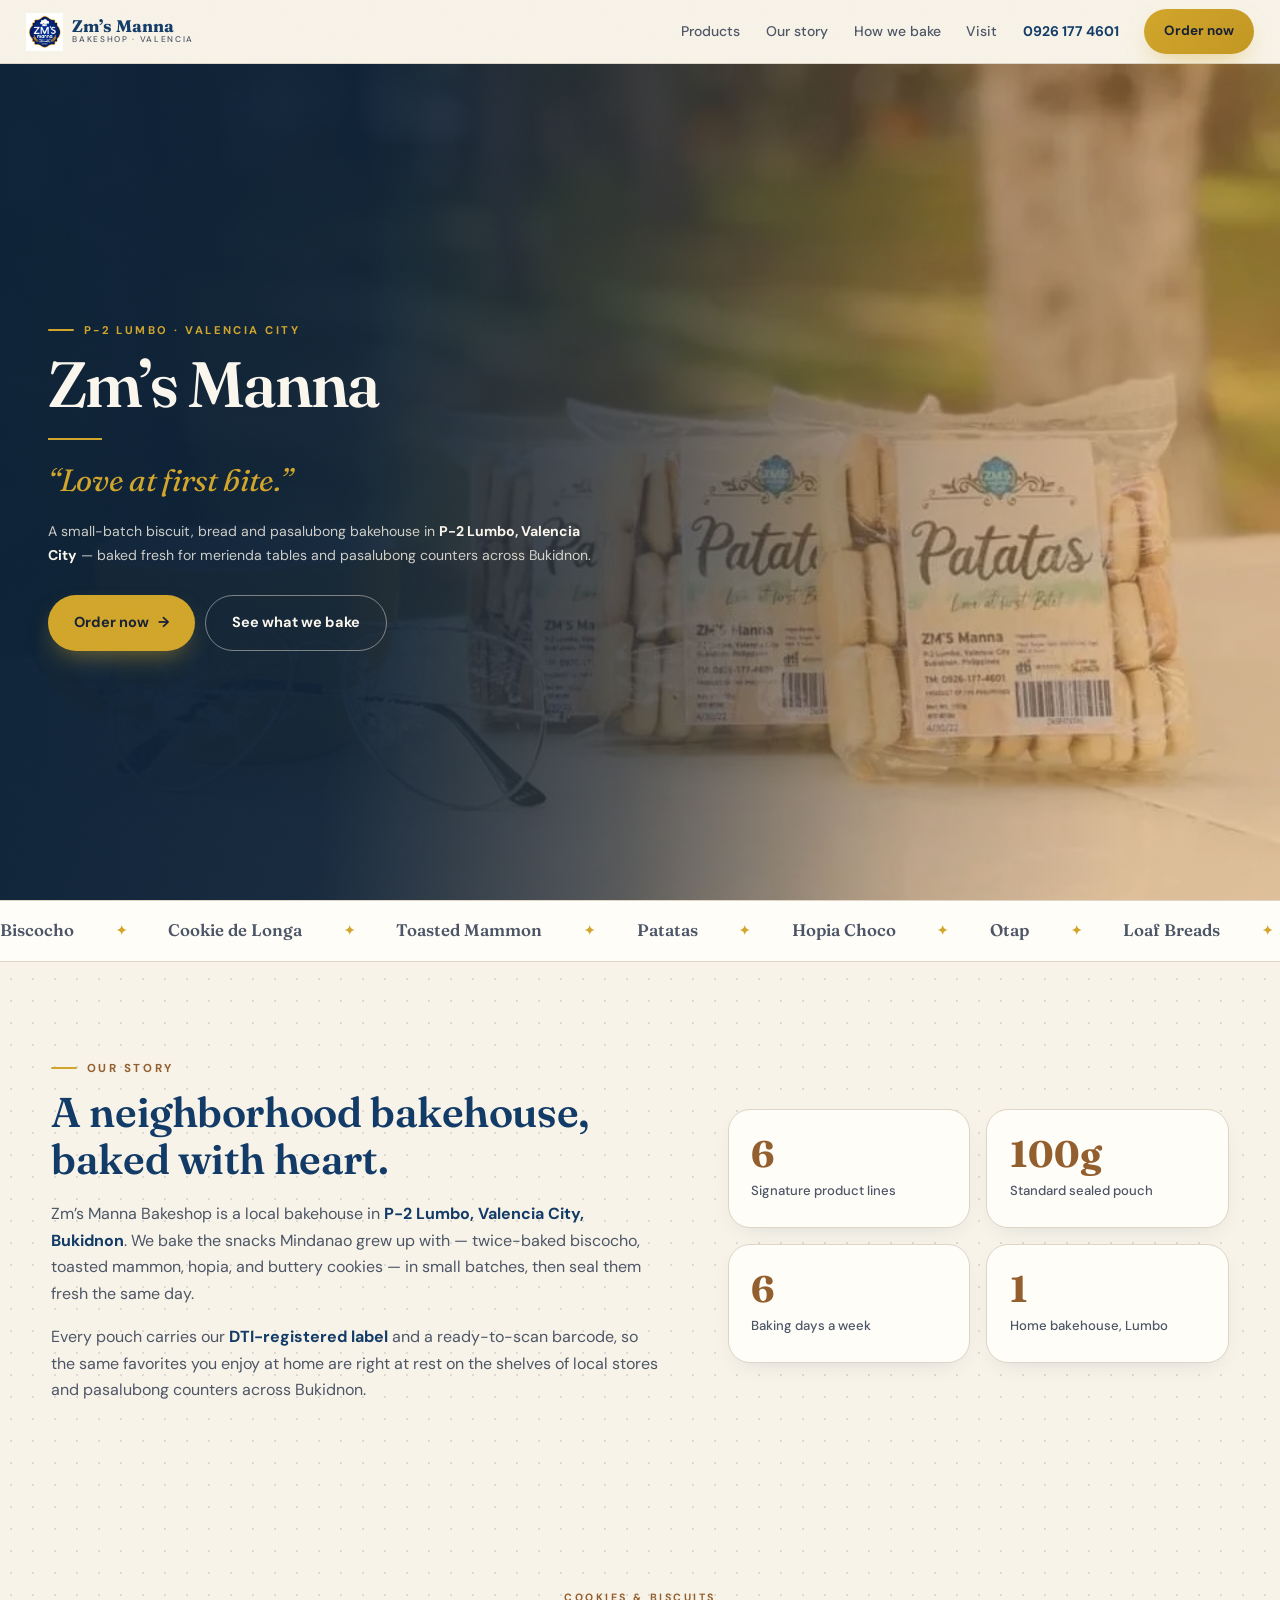
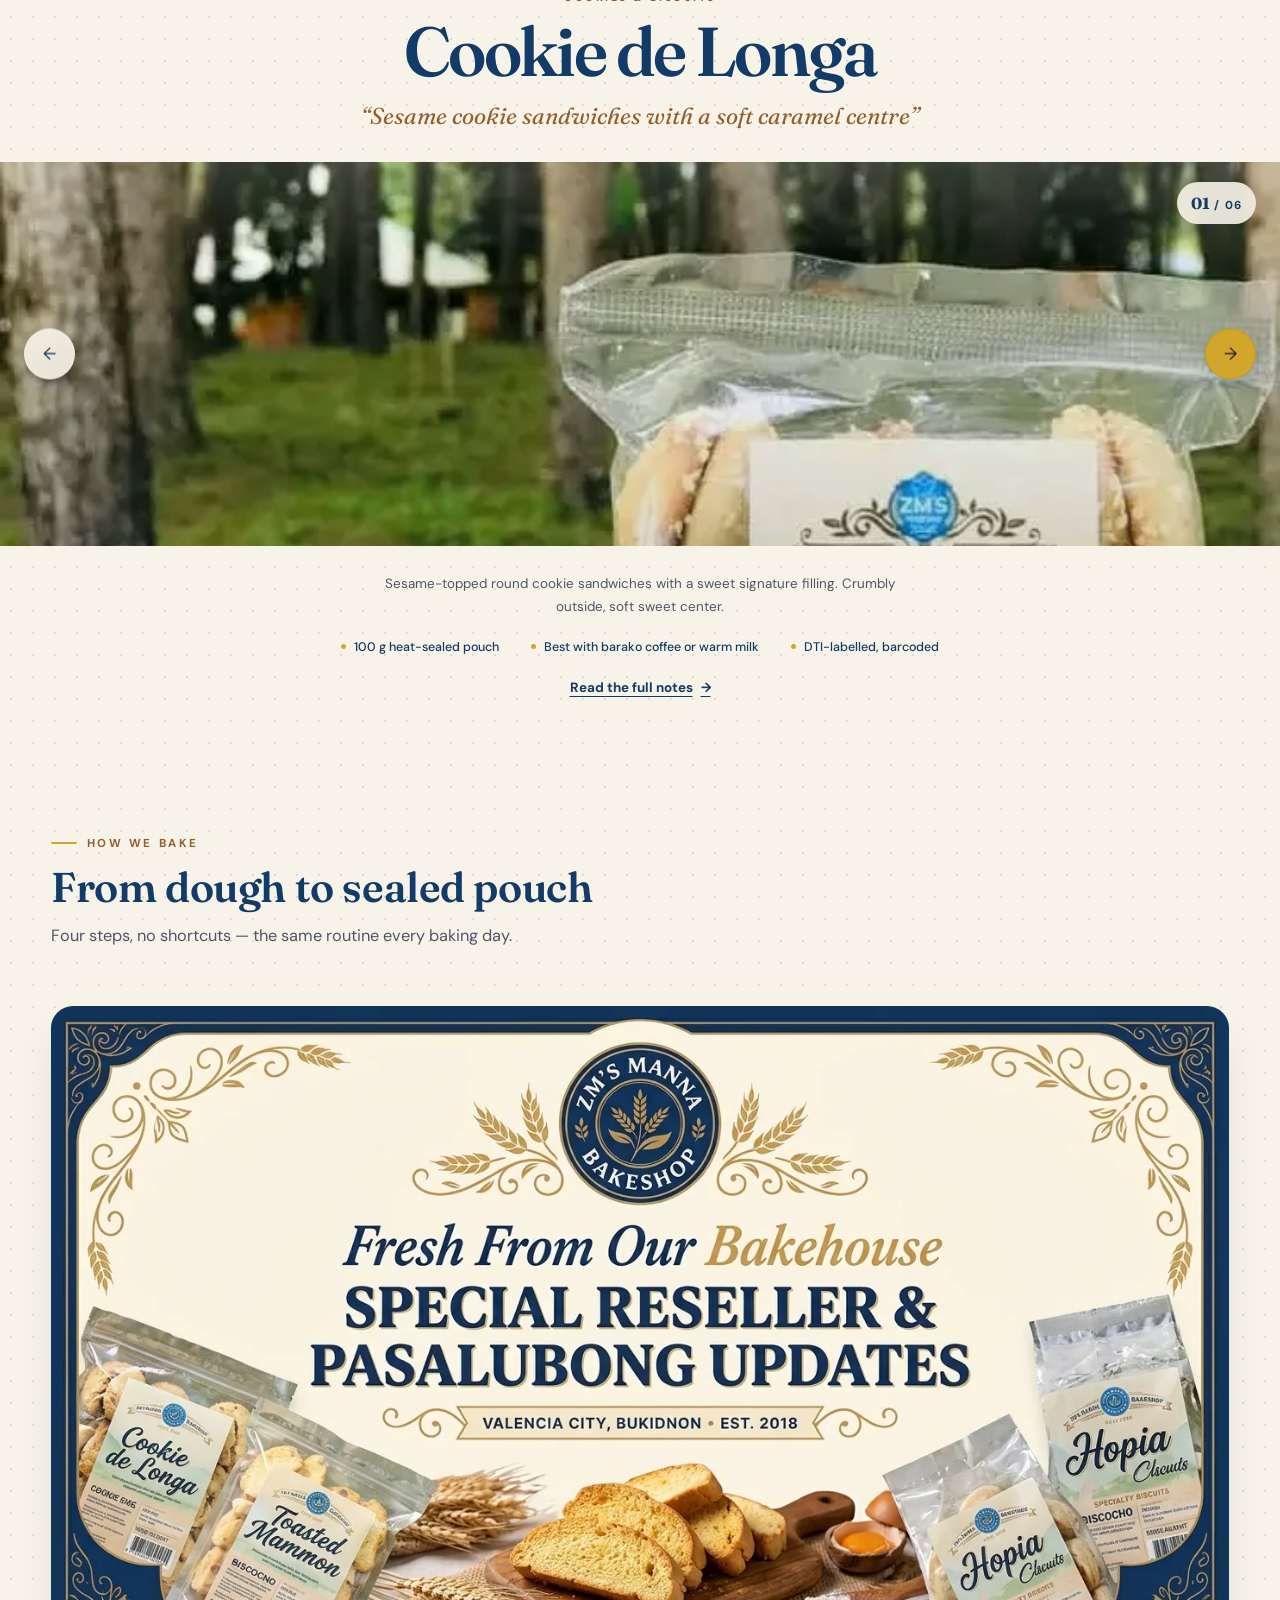
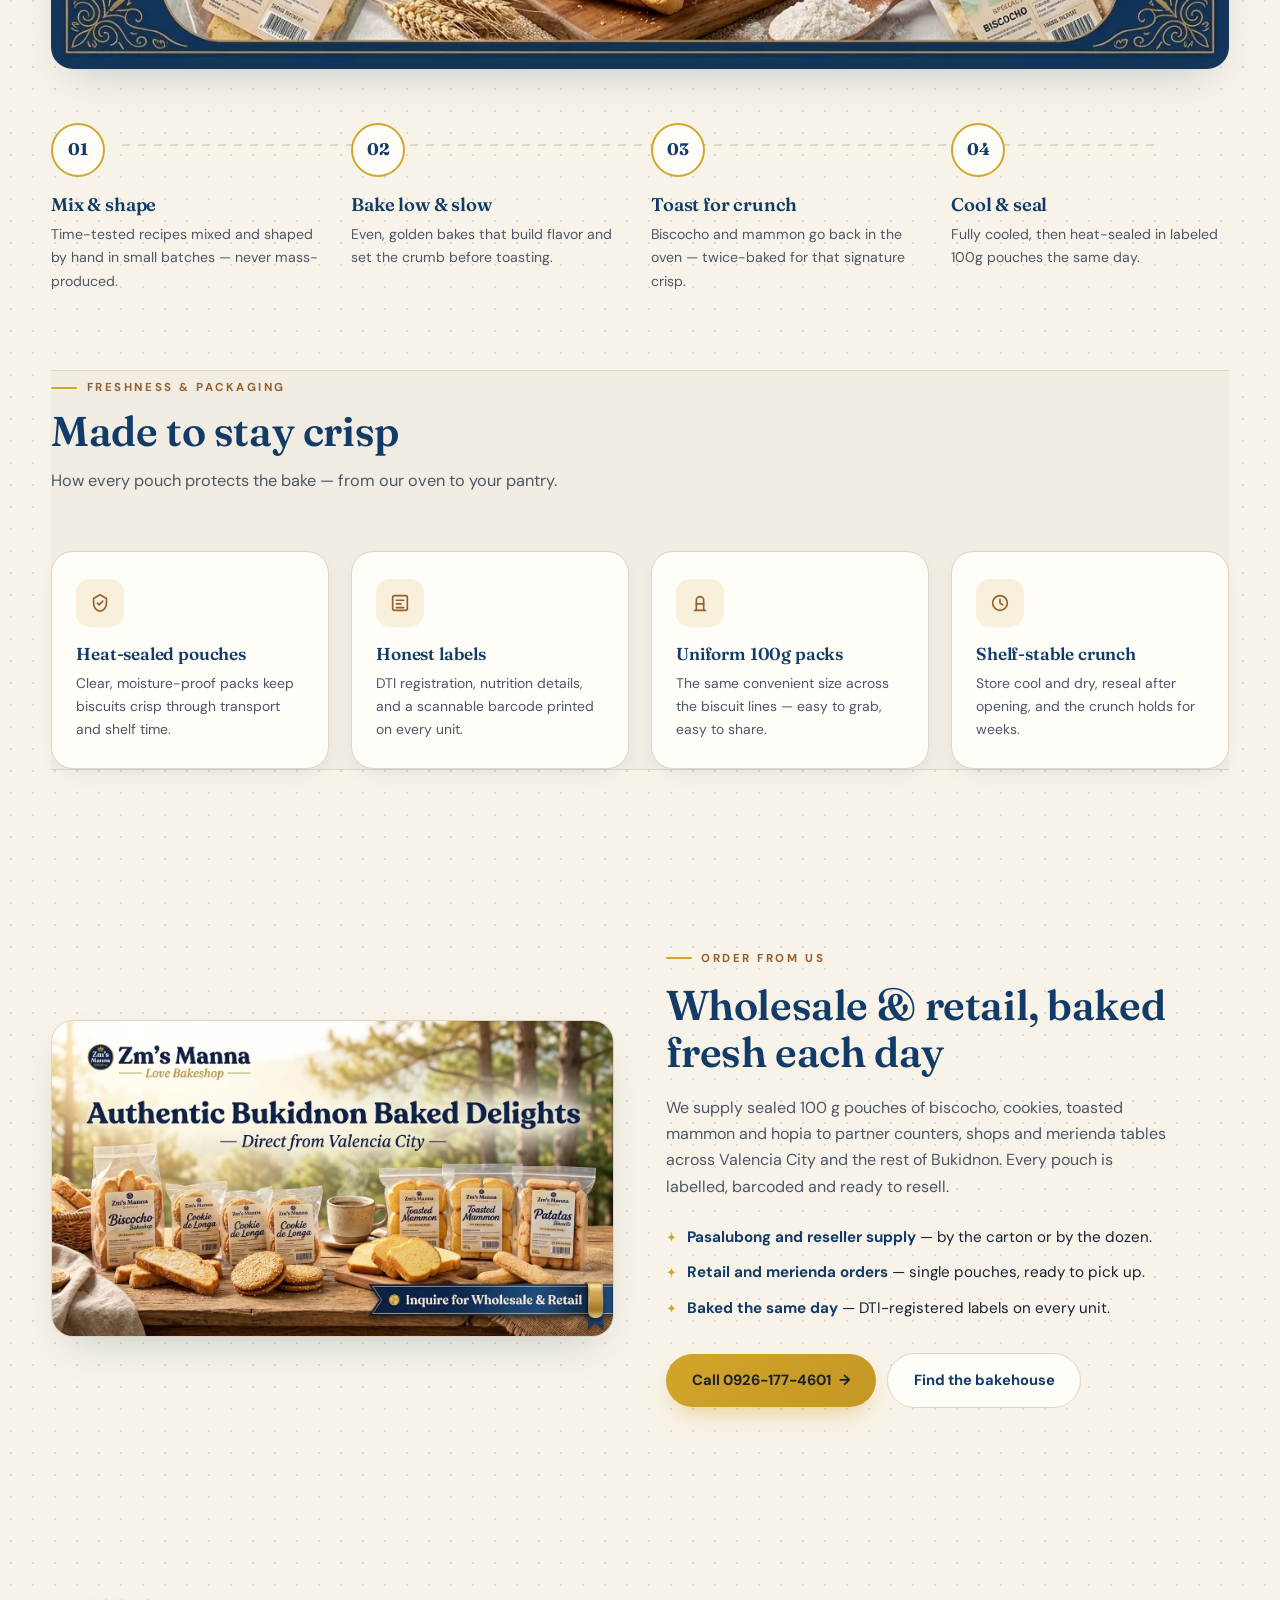
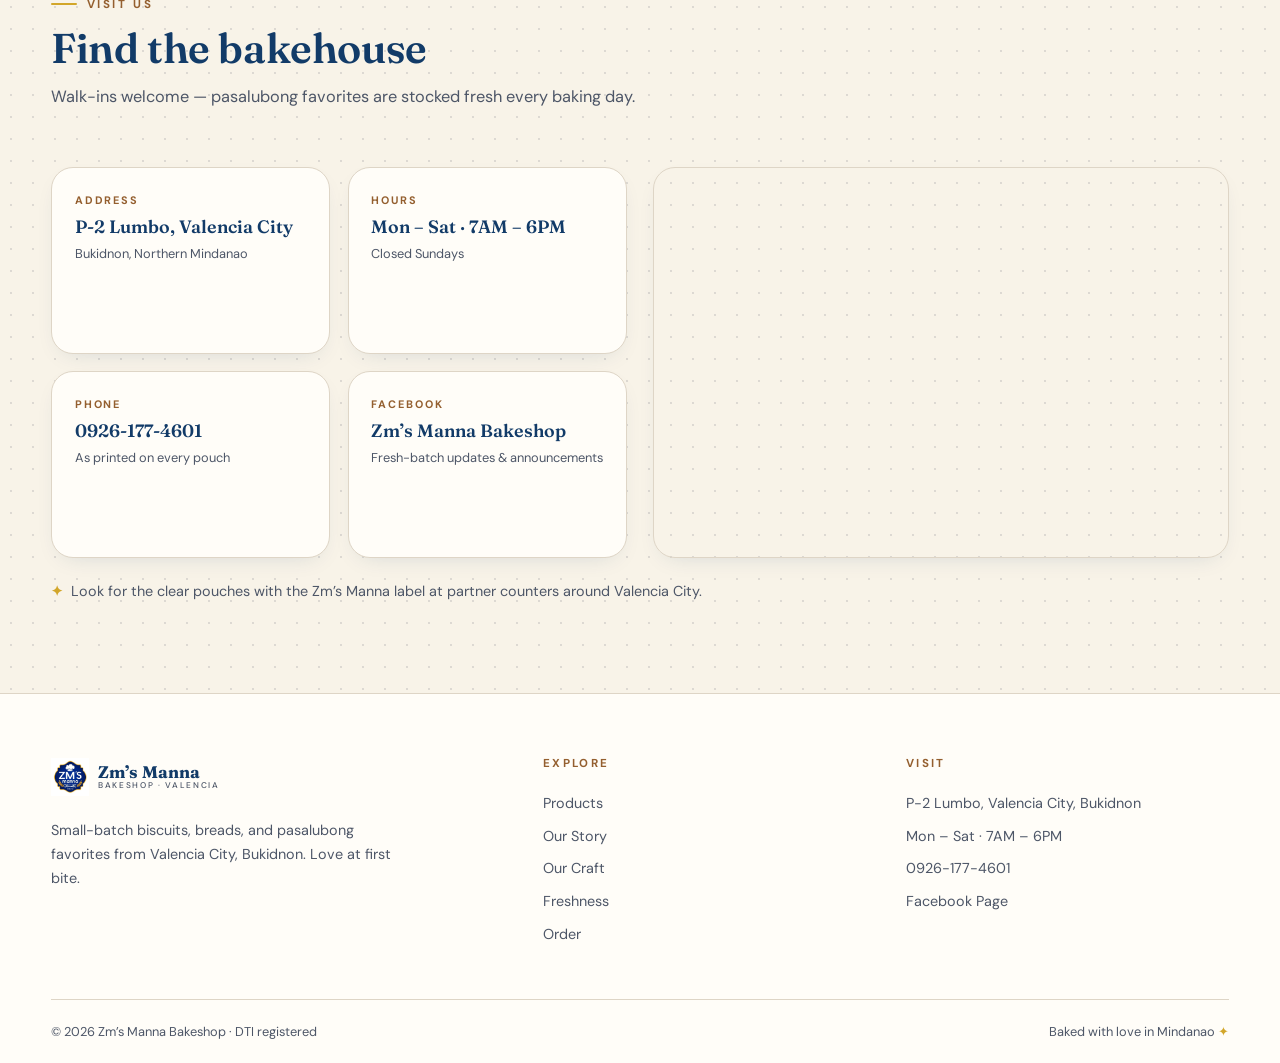
==== index.html @ 4dcacea4 "feat: replace the product grid with a stepping product counter The products section now shows one pr" ====
<!DOCTYPE html>
<html lang="en" data-theme="light">
<head>
<meta charset="UTF-8">
<meta name="viewport" content="width=device-width, initial-scale=1.0">
<title>Zm’s Manna Bakeshop — Biscuits, Bread & Pasalubong · Valencia City, Bukidnon</title>
<meta name="description" content="Zm’s Manna Bakeshop — small-batch biscocho, cookies, hopia and pasalubong favorites baked fresh in P-2 Lumbo, Valencia City, Bukidnon. Love at first bite.">
<meta property="og:title" content="Zm’s Manna Bakeshop">
<meta property="og:description" content="Small-batch biscuits, breads & pasalubong from Valencia City, Bukidnon. Love at first bite.">
<meta property="og:type" content="website">
<meta property="og:image" content="https://zms-manna.vercel.app/assets/wholesale.webp">
<meta name="theme-color" content="#F8F3E8">
<meta name="color-scheme" content="light">
<link rel="icon" href="assets/favicon.ico" sizes="any">
<link rel="icon" type="image/png" href="assets/favicon-32.png" sizes="32x32">
<link rel="apple-touch-icon" href="assets/apple-touch-icon.png">
<link rel="preconnect" href="https://fonts.googleapis.com">
<link rel="preconnect" href="https://fonts.gstatic.com" crossorigin>
<link href="https://fonts.googleapis.com/css2?family=Fraunces:ital,opsz,wght@0,9..144,600;0,9..144,700;1,9..144,600&family=DM+Sans:wght@400;500;700&display=swap" rel="stylesheet">
<script>
(function(){document.documentElement.classList.add("js");})();
</script>
<link rel="stylesheet" href="styles/theme.css">
<link rel="stylesheet" href="styles/base.css">
<link rel="stylesheet" href="styles/components.css">
<link rel="stylesheet" href="styles/sections.css">
<link rel="stylesheet" href="styles/responsive.css">
<script src="app.js" defer></script>
</head>
<body>
<a class="skip-link" href="#main">Skip to content</a>
<div class="scroll-progress" aria-hidden="true"><span id="progress-bar"></span></div>
<div class="noise-overlay" aria-hidden="true"></div>

<!-- ============ THE HEADER — the logo on the left, the actions on the right
     Styled by styles/components.css ============ -->
<header id="navbar">
  <a class="brand" href="#home">
    <span class="brand-logo"><img src="assets/ZmsLogo.webp" alt="" width="42" height="42"></span>
    <span class="brand-name">Zm’s Manna<small>Bakeshop · Valencia</small></span>
  </a>
  <nav class="nav-links" aria-label="Main navigation">
    <a class="nav-link" href="#products">Products</a>
    <a class="nav-link" href="#story">Our story</a>
    <a class="nav-link" href="#craft">How we bake</a>
    <a class="nav-link" href="#visit">Visit</a>
    <a class="nav-phone" href="tel:+639261774601">0926 177 4601</a>
    <a class="btn btn-primary nav-order" href="#order">Order now</a>
  </nav>
</header>

<main id="main">
<!-- ============ THE BANNER — the photograph is the section
     Styled by styles/sections.css ============ -->
<section class="banner" id="home">
  <div class="banner-inner">
    <span class="section-label">P-2 Lumbo · Valencia City</span>
    <h1 class="banner-title">Zm’s Manna</h1>
    <span class="banner-rule"></span>
    <p class="banner-tagline">“Love at first bite.”</p>
    <p class="banner-description">
      A small-batch biscuit, bread and pasalubong bakehouse in <b>P-2 Lumbo, Valencia City</b> —
      baked fresh for merienda tables and pasalubong counters across Bukidnon.
    </p>
    <div class="banner-buttons">
      <a class="btn btn-primary" href="#order">Order now <span class="btn-arrow">→</span></a>
      <a class="btn btn-secondary" href="#products">See what we bake</a>
    </div>
  </div>
</section>

<!-- ============ THE TICKER — the strip of names that scrolls sideways
     Styled by styles/sections.css ============ -->
<div class="ticker" aria-hidden="true">
  <div class="ticker-track">
    <span class="ticker-item">Biscocho <span class="ticker-star">✦</span> Cookie de Longa <span class="ticker-star">✦</span> Toasted Mammon <span class="ticker-star">✦</span> Patatas <span class="ticker-star">✦</span> Hopia Choco <span class="ticker-star">✦</span> Otap <span class="ticker-star">✦</span> Loaf Breads <span class="ticker-star">✦</span> Pasalubong Favorites <span class="ticker-star">✦</span></span>
    <span class="ticker-item">Biscocho <span class="ticker-star">✦</span> Cookie de Longa <span class="ticker-star">✦</span> Toasted Mammon <span class="ticker-star">✦</span> Patatas <span class="ticker-star">✦</span> Hopia Choco <span class="ticker-star">✦</span> Otap <span class="ticker-star">✦</span> Loaf Breads <span class="ticker-star">✦</span> Pasalubong Favorites <span class="ticker-star">✦</span></span>
  </div>
</div>

<!-- ============ THE STORY — about us and the statistics
     Styled by styles/sections.css ============ -->
<section class="section" id="story">
  <div class="container story-grid">
    <div class="story-copy">
      <span class="section-label" data-reveal>Our story</span>
      <h2 data-reveal data-delay="80">A neighborhood bakehouse, baked with heart.</h2>
      <p data-reveal data-delay="160">
        Zm’s Manna Bakeshop is a local bakehouse in <b>P-2 Lumbo, Valencia City, Bukidnon</b>.
        We bake the snacks Mindanao grew up with — twice-baked biscocho, toasted mammon,
        hopia, and buttery cookies — in small batches, then seal them fresh the same day.
      </p>
      <p data-reveal data-delay="240">
        Every pouch carries our <b>DTI-registered label</b> and a ready-to-scan barcode, so the
        same favorites you enjoy at home are right at rest on the shelves of local stores
        and pasalubong counters across Bukidnon.
      </p>
    </div>
    <div class="stats">
      <div class="stat" data-reveal><span class="stat-number" data-count="6">0</span><span class="stat-label">Signature product lines</span></div>
      <div class="stat" data-reveal data-delay="90"><span class="stat-number" data-count="100" data-suffix="g">0</span><span class="stat-label">Standard sealed pouch</span></div>
      <div class="stat" data-reveal data-delay="180"><span class="stat-number" data-count="6">0</span><span class="stat-label">Baking days a week</span></div>
      <div class="stat" data-reveal data-delay="270"><span class="stat-number" data-count="1">0</span><span class="stat-label">Home bakehouse, Lumbo</span></div>
    </div>
  </div>
</section>

<!-- ============ THE COUNTER — one product at a time, stepped with the arrows
     Styled by styles/sections.css, filled in by app.js ============ -->
<section class="section" id="products">
  <div class="counter-head" aria-live="polite">
    <span class="counter-cat" id="counter-cat">Toasted specialties</span>
    <h2 class="counter-name" id="counter-name">Biscocho</h2>
    <p class="counter-hook" id="counter-hook">“Twice-baked bread with a glassy sugar crust.”</p>
  </div>

  <div class="counter-band" id="counter-band">
    <span class="fallback-text" aria-hidden="true">Zm</span>
    <img id="counter-image" src="assets/Biscocho.webp" alt="Zm’s Manna biscocho slices in a clear pouch" width="960" height="720" fetchpriority="high" decoding="async">
    <span class="counter-pager"><b id="counter-index">01</b> / <span id="counter-total">06</span></span>
    <button class="counter-step counter-back" id="counter-back" aria-label="Previous product">←</button>
    <button class="counter-step counter-forward" id="counter-forward" aria-label="Next product">→</button>
  </div>

  <div class="counter-foot">
    <p class="counter-description" id="counter-description"></p>
    <div class="counter-facts" id="counter-facts"></div>
    <button class="counter-more" id="counter-more">Read the full notes <span class="btn-arrow">→</span></button>
  </div>
</section>

<!-- ============ THE CRAFT — how we bake, and how it is packed
     Styled by styles/sections.css ============ -->
<section class="section" id="craft">
  <div class="container">
    <div class="section-header">
      <span class="section-label" data-reveal>How we bake</span>
      <h2 data-reveal data-delay="80">From dough to sealed pouch</h2>
      <p class="section-subtitle" data-reveal data-delay="160">Four steps, no shortcuts — the same routine every baking day.</p>
    </div>

    <div class="bake-poster" data-reveal>
      <img src="assets/how-we-bake.webp" alt="Zm's Manna Bakeshop — fresh from our bakehouse, special reseller and pasalubong updates" width="1376" height="768" loading="lazy" decoding="async">
    </div>

    <div class="steps">
      <div class="step" data-reveal><span class="step-number">01</span><h3>Mix &amp; shape</h3><p>Time-tested recipes mixed and shaped by hand in small batches — never mass-produced.</p></div>
      <div class="step" data-reveal data-delay="100"><span class="step-number">02</span><h3>Bake low &amp; slow</h3><p>Even, golden bakes that build flavor and set the crumb before toasting.</p></div>
      <div class="step" data-reveal data-delay="200"><span class="step-number">03</span><h3>Toast for crunch</h3><p>Biscocho and mammon go back in the oven — twice-baked for that signature crisp.</p></div>
      <div class="step" data-reveal data-delay="300"><span class="step-number">04</span><h3>Cool &amp; seal</h3><p>Fully cooled, then heat-sealed in labeled 100g pouches the same day.</p></div>
    </div>

    <!-- the packaging half of the same section -->
    <div class="craft-packing" id="freshness">
      <div class="section-header">
        <span class="section-label" data-reveal>Freshness &amp; packaging</span>
        <h2 data-reveal data-delay="80">Made to stay crisp</h2>
        <p class="section-subtitle" data-reveal data-delay="160">How every pouch protects the bake — from our oven to your pantry.</p>
      </div>

      <div class="feature-list">
        <div class="feature-card" data-reveal>
          <span class="feature-icon"><svg viewBox="0 0 24 24"><path d="M12 3l7 4v5c0 4.5-3 8-7 9-4-1-7-4.5-7-9V7z"/><path d="M9 12l2 2 4-4"/></svg></span>
          <h3>Heat-sealed pouches</h3><p>Clear, moisture-proof packs keep biscuits crisp through transport and shelf time.</p>
        </div>
        <div class="feature-card" data-reveal data-delay="90">
          <span class="feature-icon"><svg viewBox="0 0 24 24"><rect x="4" y="4" width="16" height="16" rx="2"/><path d="M8 9h8M8 13h5M8 17h8"/></svg></span>
          <h3>Honest labels</h3><p>DTI registration, nutrition details, and a scannable barcode printed on every unit.</p>
        </div>
        <div class="feature-card" data-reveal data-delay="180">
          <span class="feature-icon"><svg viewBox="0 0 24 24"><path d="M6 20h12M8 20V9a4 4 0 0 1 8 0v11"/><path d="M8 13h8"/></svg></span>
          <h3>Uniform 100g packs</h3><p>The same convenient size across the biscuit lines — easy to grab, easy to share.</p>
        </div>
        <div class="feature-card" data-reveal data-delay="270">
          <span class="feature-icon"><svg viewBox="0 0 24 24"><circle cx="12" cy="12" r="8"/><path d="M12 8v4l3 2"/></svg></span>
          <h3>Shelf-stable crunch</h3><p>Store cool and dry, reseal after opening, and the crunch holds for weeks.</p>
        </div>
      </div>
    </div>
  </div>
</section>

<!-- ============ THE ORDER — wholesale and retail
     Styled by styles/sections.css ============ -->
<section class="section" id="order">
  <div class="container">
    <div class="order-grid">
      <div class="order-photo" data-reveal>
        <img src="assets/wholesale.webp" alt="Zm's Manna bakeshop — authentic Bukidnon baked delights, direct from Valencia City" width="1376" height="768" loading="lazy" decoding="async">
      </div>
      <div class="order-copy">
        <span class="section-label" data-reveal>Order from us</span>
        <h2 data-reveal data-delay="80">Wholesale & retail, baked fresh each day</h2>
        <p data-reveal data-delay="160">
          We supply sealed 100&nbsp;g pouches of biscocho, cookies, toasted mammon and
          hopia to partner counters, shops and merienda tables across Valencia City
          and the rest of Bukidnon. Every pouch is labelled, barcoded and ready to
          resell.
        </p>
        <ul class="order-list" data-reveal data-delay="240">
          <li><span><b>Pasalubong and reseller supply</b> — by the carton or by the dozen.</span></li>
          <li><span><b>Retail and merienda orders</b> — single pouches, ready to pick up.</span></li>
          <li><span><b>Baked the same day</b> — DTI-registered labels on every unit.</span></li>
        </ul>
        <div class="order-cta" data-reveal data-delay="320">
          <a class="btn btn-primary" href="tel:+639261774601">Call 0926-177-4601 <span class="btn-arrow">→</span></a>
          <a class="btn btn-secondary" href="#visit">Find the bakehouse</a>
        </div>
      </div>
    </div>
  </div>
</section>

<!-- ============ THE VISIT — where to find the bakehouse
     Styled by styles/sections.css ============ -->
<section class="section" id="visit">
  <div class="container">
    <div class="section-header">
      <span class="section-label" data-reveal>Visit us</span>
      <h2 data-reveal data-delay="80">Find the bakehouse</h2>
      <p class="section-subtitle" data-reveal data-delay="160">Walk-ins welcome — pasalubong favorites are stocked fresh every baking day.</p>
    </div>
    <div class="visit-grid">
      <div class="visit-cards">
        <div class="visit-card" data-reveal>
          <span class="visit-label">Address</span>
          <span class="visit-value">P-2 Lumbo, Valencia City</span>
          <span class="visit-detail">Bukidnon, Northern Mindanao</span>
        </div>
        <div class="visit-card" data-reveal data-delay="80">
          <span class="visit-label">Hours</span>
          <span class="visit-value">Mon – Sat · 7AM – 6PM</span>
          <span class="visit-detail">Closed Sundays</span>
        </div>
        <a class="visit-card" href="tel:+639261774601" data-reveal data-delay="160">
          <span class="visit-label">Phone</span>
          <span class="visit-value">0926-177-4601</span>
          <span class="visit-detail">As printed on every pouch</span>
        </a>
        <a class="visit-card" data-fb href="#" target="_blank" rel="noopener" data-reveal data-delay="240">
          <span class="visit-label">Facebook</span>
          <span class="visit-value">Zm’s Manna Bakeshop</span>
          <span class="visit-detail">Fresh-batch updates &amp; announcements</span>
        </a>
      </div>
      <div class="map-wrapper" data-reveal data-delay="120">
        <iframe title="Map — Zm’s Manna Bakeshop, P-2 Lumbo, Valencia City, Bukidnon"
          src="https://www.google.com/maps?q=P-2+Lumbo,+Valencia+City,+Bukidnon,+Philippines&output=embed"
          loading="lazy" referrerpolicy="no-referrer-when-downgrade" allowfullscreen></iframe>
      </div>
    </div>
    <p class="visit-note" data-reveal><b>✦</b> Look for the clear pouches with the Zm’s Manna label at partner counters around Valencia City.</p>
  </div>
</section>

</main>

<!-- ============ THE FOOTER — links and the back-to-top button
     Styled by styles/components.css ============ -->
<footer class="footer">
  <div class="container">
    <h2 class="screen-reader-only">Contact and links</h2>
    <div class="footer-grid">
      <div class="footer-brand">
        <a class="brand" href="#home"><span class="brand-logo"><img src="assets/ZmsLogo.webp" alt="" width="42" height="42" loading="lazy"></span><span class="brand-name">Zm’s Manna<small>Bakeshop · Valencia</small></span></a>
        <p>Small-batch biscuits, breads, and pasalubong favorites from Valencia City, Bukidnon. Love at first bite.</p>
      </div>
      <div class="footer-column">
        <h3>Explore</h3>
        <a href="#products">Products</a>
        <a href="#story">Our Story</a>
        <a href="#craft">Our Craft</a>
        <a href="#freshness">Freshness</a>
        <a href="#order">Order</a>
      </div>
      <div class="footer-column">
        <h3>Visit</h3>
        <span>P-2 Lumbo, Valencia City, Bukidnon</span>
        <span>Mon – Sat · 7AM – 6PM</span>
        <a href="tel:+639261774601">0926-177-4601</a>
        <a data-fb href="#" target="_blank" rel="noopener">Facebook Page</a>
      </div>
    </div>
    <div class="footer-bottom">
      <span>© <span id="year"></span> Zm’s Manna Bakeshop · DTI registered</span>
      <span>Baked with love in Mindanao <i class="footer-star" aria-hidden="true">✦</i></span>
    </div>
  </div>
</footer>

<button id="back-to-top" aria-label="Back to top">↑</button>

<!-- ============ THE PRODUCT POPUP — filled in by app.js
     Styled by styles/components.css ============ -->
<div class="modal" id="product-modal" role="dialog" aria-modal="true" aria-labelledby="modal-title" aria-hidden="true">
  <div class="modal-box">
    <button class="modal-close" aria-label="Close details">✕</button>
    <div class="modal-media"></div>
    <div class="modal-info"></div>
  </div>
</div>

<!-- ============ THE PHOTO VIEWER — filled in by app.js
     Styled by styles/components.css ============ -->
<div class="photo-viewer" id="photo-viewer" role="dialog" aria-modal="true" aria-label="Photo viewer" aria-hidden="true">
  <button class="photo-close" aria-label="Close photo viewer">✕</button>
  <button class="photo-prev" aria-label="Previous photo">←</button>
  <div class="photo-frame"><img class="photo-image" alt=""></div>
  <button class="photo-next" aria-label="Next photo">→</button>
  <div class="photo-bar"><span class="photo-caption"></span><span class="photo-counter"></span></div>
</div>
</body>
</html>
---- styles/theme.css ----
/* =========================================================
   THEME — the design tokens

   A custom property is a CSS variable. You set a value here,
   once, and use it anywhere on the page with var(--name).

   Change the whole look of the site by editing this file only.

   ------------------------------------------------------------
   Colours   --color-background  --color-surface  --color-surface-alt
              --color-ink  --color-heading  --color-muted  --color-border
              --color-gold  --color-gold-dark  --color-gold-soft
              --color-accent  --color-accent-soft
   Depth     --shadow  --shadow-small
   Shape     --card-radius  --header-height
   Type      --font-heading  --font-body
   ========================================================= */
:root{
  /* colours */
  --color-background:#F8F3E8; --color-surface:#FFFDF8; --color-surface-alt:#F2EDE3;
  --color-ink:#172033; --color-heading:#123B68; --color-muted:#4D5667;
  --color-border:#DED5C6;
  --color-gold:#D2A62A; --color-gold-dark:#C39722; --color-gold-soft:#F2DF9E;
  --color-accent:#945F2F; --color-accent-soft:rgba(210,166,42,.14);
  /* depth */
  --shadow:0 1.125rem 2.75rem -1.125rem rgba(18,59,104,.25);
  --shadow-small:0 0.5rem 1.5rem -0.75rem rgba(18,59,104,.18);
  /* shape */
  --card-radius:1.375rem; --header-height:4rem;
  /* type */
  --font-heading:"Fraunces",Georgia,serif; --font-body:"DM Sans",Arial,sans-serif;
}
---- styles/base.css ----
/* =========================================================
   BASE — the reset, the typography, and the page furniture

   Everything in here applies to the whole page. The parts of
   the page that are only used once live in sections.css.

   ------------------------------------------------------------
   Reset      *  img  a  button
   Page       html  body  body.scroll-locked
   Headings   h1,h2,h3  ::selection  :focus-visible
   Layout     .container  .section
   Aids       .screen-reader-only  .skip-link
   Overlays   .noise-overlay  .scroll-progress  .scroll-progress span
   Reveal     .js [data-reveal]  .js [data-reveal].is-visible
   ========================================================= */

/* --- reset --- */
*,*::before,*::after{box-sizing:border-box;margin:0;padding:0}
img{max-width:100%;display:block}
a{color:inherit;text-decoration:none}
button{font:inherit;color:inherit;background:none;border:0;cursor:pointer}

/* --- the page itself --- */
html{scroll-behavior:smooth;scroll-padding-top:calc(var(--header-height) + 1rem);-webkit-text-size-adjust:100%}
body{font-family:var(--font-body);background-color:var(--color-background);
  background-image:radial-gradient(rgba(23,32,51,.12) 0.0625rem,transparent 0.075rem);
  background-size:1.375rem 1.375rem;
  color:var(--color-ink);font-size:1rem;line-height:1.65;
  -webkit-font-smoothing:antialiased;overflow-x:hidden;transition:color .4s ease}
/* stops the page scrolling while a popup or the menu is open */
body.scroll-locked{overflow:hidden}

/* --- headings and selection --- */
h1,h2,h3{font-family:var(--font-heading);font-weight:600;line-height:1.12;letter-spacing:-.01em;color:var(--color-heading)}
::selection{background:var(--color-gold);color:#172033}
:focus-visible{outline:2px solid var(--color-accent);outline-offset:3px;border-radius:0.375rem}

/* --- layout primitives --- */
/* the centred column that every section sits in */
.container{width:min(73.75rem,92%);margin-inline:auto}
/* the vertical rhythm between sections */
.section{padding:clamp(3.5rem,7vw,6rem) 0;position:relative}

/* --- reading aids --- */
/* hidden on screen, but still read aloud by screen readers */
.screen-reader-only{position:absolute;width:0.0625rem;height:0.0625rem;padding:0;margin:-0.0625rem;overflow:hidden;clip:rect(0 0 0 0);white-space:nowrap;border:0}
/* the "skip to content" link, parked off screen until it is focused */
.skip-link{position:fixed;top:-3.75rem;left:1rem;z-index:300;background:var(--color-gold);color:#172033;
  padding:.6rem 1.1rem;border-radius:0.625rem;font-weight:700;transition:top .25s}
.skip-link:focus{top:0.75rem}

/* --- page overlays --- */
/* a faint paper noise over the whole page */
.noise-overlay{position:fixed;inset:0;z-index:140;pointer-events:none;opacity:.045;
  background-image:url("data:image/svg+xml,%3Csvg xmlns='http://www.w3.org/2000/svg' width='160' height='160'%3E%3Cfilter id='n'%3E%3CfeTurbulence type='fractalNoise' baseFrequency='0.9' numOctaves='2'/%3E%3C/filter%3E%3Crect width='160' height='160' filter='url(%23n)' opacity='0.55'/%3E%3C/svg%3E")}
/* the thin bar at the top showing how far you have scrolled */
.scroll-progress{position:fixed;top:0;left:0;right:0;height:0.1875rem;z-index:150}
.scroll-progress span{display:block;height:100%;width:0;background:linear-gradient(90deg,var(--color-gold),var(--color-accent))}

/* --- reveal on scroll --- */
/* The .js class is added by a tiny script in the <head>. It means
   "this browser has JavaScript", so the hidden state only applies
   where JavaScript can undo it. Without JavaScript nothing is hidden. */
.js [data-reveal]{opacity:0;transform:translateY(1.75rem);
  transition:opacity .7s ease,transform .8s cubic-bezier(.22,1,.36,1)}
.js [data-reveal].is-visible{opacity:1;transform:none}
---- styles/components.css ----
/* =========================================================
   COMPONENTS — the parts we use more than once

   A component is something that appears in more than one place:
   a button, a label, the header, the popup, the footer.

   ------------------------------------------------------------
   Labels      .section-label  .section-header  .section-subtitle
   Buttons     .btn  .btn-primary  .btn-secondary  .btn-arrow
   Tag         .tag
   Fallback    .fallback-text  .image-missing
   Header      #navbar  .brand  .brand-logo  .nav-links  .nav-link
               .nav-phone  .nav-order
   Popup       .modal  .modal-box  .modal-media  .modal-info
   Photo view  .photo-viewer  .photo-frame  .photo-close
   Footer      .footer  .footer-grid  #back-to-top
   ========================================================= */

/* --- section labels --- */
/* the small uppercase line above a heading */
.section-label{display:inline-flex;align-items:center;gap:.6rem;font-size:.72rem;font-weight:700;
  letter-spacing:.22em;text-transform:uppercase;color:var(--color-accent)}
/* the short gold rule in front of the label */
.section-label::before{content:"";width:1.625rem;height:0.125rem;background:var(--color-gold);border-radius:0.125rem}
/* the block that holds a section's heading and subheading */
.section-header{max-width:40rem;margin-bottom:clamp(2.2rem,5vw,3.5rem)}
.section-header h2{font-size:clamp(1.6rem,3.6vw,2.6rem);margin:.7rem 0 .8rem}
/* the sentence under a section heading */
.section-subtitle{color:var(--color-muted);font-size:1.02rem}

/* --- buttons --- */
/* gold always carries dark ink (brand WCAG rule) */
.btn{display:inline-flex;align-items:center;gap:.55rem;padding:.9rem 1.6rem;border-radius:999px;
  font-weight:700;font-size:.92rem;transition:transform .2s ease,box-shadow .3s,background .3s,color .3s,border-color .3s;will-change:transform}
/* the arrow inside a button */
.btn .btn-arrow{transition:transform .25s}
/* the arrow nudges to the right on hover */
.btn:hover .btn-arrow{transform:translateX(0.25rem)}
/* the main action on a screen: gold */
.btn.btn-primary{background:linear-gradient(135deg,var(--color-gold),var(--color-gold-dark));color:#172033;
  box-shadow:0 0.75rem 1.625rem -0.625rem rgba(210,166,42,.55)}
.btn.btn-primary:hover{box-shadow:0 1rem 2.125rem -0.625rem rgba(210,166,42,.7)}
/* the less important action: outlined */
.btn.btn-secondary{border:1.5px solid var(--color-border);background:var(--color-surface);color:var(--color-heading)}
.btn.btn-secondary:hover{border-color:var(--color-gold);color:var(--color-accent)}

/* --- the small tag --- */
.tag{display:inline-block;font-size:.68rem;font-weight:700;letter-spacing:.12em;text-transform:uppercase;
  color:var(--color-accent);background:var(--color-accent-soft);padding:.32rem .7rem;border-radius:999px}

/* --- fallback text --- */
/* the big letters shown when a photo cannot load */
.fallback-text{position:absolute;inset:0;display:grid;place-items:center;font-family:var(--font-heading);font-style:italic;
  font-weight:600;font-size:2.6rem;color:rgba(255,255,255,.9);opacity:0;transition:opacity .3s}
/* when the image fails, hide it and show the letters instead */
.image-missing img{display:none}
.image-missing .fallback-text{opacity:1}

/* --- the header: the logo on the left, the actions on the right --- */
/* The middle of the bar stays empty on purpose. Everything that does
   something sits in the two corners. */
#navbar{
  position:fixed;top:0;left:0;right:0;z-index:90;
  min-height:var(--header-height);
  display:flex;align-items:center;justify-content:space-between;gap:1.5rem;
  padding:0 clamp(1rem,3vw,1.6rem);
  background:var(--color-background);
  border-bottom:1px solid var(--color-border);
  transition:transform .35s cubic-bezier(.22,1,.36,1);
}
/* the header slides away when you scroll down */
#navbar.is-hidden{transform:translateY(-140%)}

/* The page starts below the header, so no section hides under it. */
main{padding-top:var(--header-height)}

/* the brand: the small mark and the shop name */
.brand{display:inline-flex;align-items:center;gap:.55rem;text-decoration:none;
  font-family:var(--font-heading);font-weight:700;font-size:1.05rem;color:var(--color-heading)}
.brand-logo{width:2.375rem;height:2.375rem;flex:none}
.brand-logo img{width:100%;height:100%;object-fit:contain}
.brand-name{display:flex;flex-direction:column;line-height:1.05}
.brand small{font-family:var(--font-body);font-weight:500;font-size:.52rem;letter-spacing:.2em;
  text-transform:uppercase;color:var(--color-muted)}

/* the links and the actions, collected on the right */
.nav-links{display:flex;align-items:center;gap:clamp(.75rem,2vw,1.6rem)}
.nav-link{font-size:.875rem;font-weight:500;color:var(--color-muted);text-decoration:none;white-space:nowrap}
.nav-link:hover{color:var(--color-heading)}
.nav-phone{font-size:.875rem;font-weight:700;color:var(--color-heading);text-decoration:none;white-space:nowrap}
.nav-order{padding:.7rem 1.25rem;font-size:.84rem}

/* the links go first on a tablet, the phone number on a phone */
@media (max-width:60rem){
  .nav-link{display:none}
}
@media (max-width:40rem){
  #navbar{padding:0 1rem}
  .nav-phone{display:none}
  .brand{font-size:1rem}
}

/* --- the product popup --- */
.modal{position:fixed;inset:0;z-index:120;display:grid;place-items:center;padding:1.2rem;
  background:rgba(11,39,70,.55);backdrop-filter:blur(0.5rem);-webkit-backdrop-filter:blur(0.5rem);
  visibility:hidden;opacity:0;transition:opacity .35s,visibility 0s linear .35s}
.modal.is-open{visibility:visible;opacity:1;transition:opacity .35s,visibility 0s}
.modal-box{width:min(60rem,100%);max-height:90vh;overflow:auto;background:var(--color-surface);border-radius:1.625rem;
  border:1px solid var(--color-border);display:grid;grid-template-columns:1fr 1fr;position:relative;
  box-shadow:var(--shadow);transform:translateY(1.625rem) scale(.97);transition:transform .4s cubic-bezier(.22,1,.36,1)}
.modal.is-open .modal-box{transform:none}
.modal-close{position:absolute;top:0.875rem;right:0.875rem;z-index:2;width:2.5rem;height:2.5rem;border-radius:50%;
  background:color-mix(in srgb,var(--color-surface) 85%,transparent);border:1px solid var(--color-border);
  display:grid;place-items:center;font-size:1rem;transition:background .25s,color .25s,rotate .25s}
.modal-close:hover{background:var(--color-gold);color:#172033;rotate:90deg}
.modal-media{position:relative;min-height:28.75rem;display:grid;place-items:center;padding:1.4rem;
  background:linear-gradient(150deg,var(--gradient-from,#D9A05B),var(--gradient-to,#8C4A1F))}
.modal-media::after{content:"";position:absolute;inset:0;background:radial-gradient(circle at 50% 40%,rgba(255,255,255,.16),transparent 70%);pointer-events:none}
.modal-media img{position:absolute;inset:0;width:100%;height:100%;object-fit:cover;z-index:1}
.modal-media img.is-contained{padding:2.4rem;object-fit:contain;filter:drop-shadow(0 1.125rem 1.75rem rgba(0,0,0,.22))}
.modal-media.is-logo{background:var(--color-surface)}
.modal-media .fallback-text{font-size:3.4rem}
.modal-info{padding:2.2rem 2.2rem 2.4rem}
.modal-info h3{font-size:1.9rem;margin:.7rem 0 .5rem}
.modal-description{color:var(--color-muted);font-size:.95rem;margin-bottom:1.4rem}
.spec{display:flex;flex-direction:column;gap:.7rem;margin-bottom:1.4rem}
.spec div{display:grid;grid-template-columns:8.125rem 1fr;gap:.8rem;padding-bottom:.7rem;border-bottom:1px dashed var(--color-border)}
.spec dt{font-size:.7rem;font-weight:700;letter-spacing:.14em;text-transform:uppercase;color:var(--color-accent);padding-top:.15rem}
.spec dd{font-size:.9rem}
.modal-note{font-size:.82rem;color:var(--color-muted);font-style:italic;margin-bottom:1.4rem}

/* --- the photo viewer --- */
.photo-viewer{position:fixed;inset:0;z-index:130;display:flex;flex-direction:column;align-items:center;justify-content:center;
  gap:1rem;padding:1.5rem;background:rgba(7,22,40,.9);backdrop-filter:blur(0.625rem);-webkit-backdrop-filter:blur(0.625rem);
  visibility:hidden;opacity:0;transition:opacity .35s,visibility 0s linear .35s}
.photo-viewer.is-open{visibility:visible;opacity:1;transition:opacity .35s,visibility 0s}
.photo-frame{position:relative;width:min(55rem,92vw);max-width:100%;aspect-ratio:4/3;border-radius:1.375rem;overflow:hidden;
  box-shadow:0 1.875rem 5rem -1.25rem rgba(0,0,0,.7);transform:scale(.96);transition:transform .4s cubic-bezier(.22,1,.36,1)}
.photo-viewer.is-open .photo-frame{transform:none}
.photo-image{width:100%;height:100%;object-fit:contain;padding:1rem}
.photo-bar{width:min(55rem,92vw);max-width:100%;display:flex;justify-content:space-between;align-items:center;color:#F8F3E8}
.photo-caption{font-family:var(--font-heading);font-size:1.1rem;font-style:italic}
.photo-counter{font-size:.8rem;letter-spacing:.15em;opacity:.7}
.photo-close{position:absolute;top:1.25rem;right:1.375rem;width:2.875rem;height:2.875rem;border-radius:50%;color:#F8F3E8;
  border:1px solid rgba(248,243,224,.3);display:grid;place-items:center;font-size:1.1rem;
  transition:background .25s,color .25s,border-color .25s,rotate .25s}
.photo-close:hover{background:var(--color-gold);border-color:var(--color-gold);color:#172033;rotate:90deg}
.photo-prev,.photo-next{position:absolute;top:50%;translate:0 -50%;width:3.125rem;height:3.125rem;border-radius:50%;
  color:#F8F3E8;border:1px solid rgba(248,243,224,.3);background:rgba(11,39,70,.4);display:grid;place-items:center;
  font-size:1.2rem;transition:background .25s,color .25s,border-color .25s;z-index:2}
.photo-prev{left:1.125rem}
.photo-next{right:1.125rem}
.photo-prev:hover,.photo-next:hover{background:var(--color-gold);border-color:var(--color-gold);color:#172033}

/* --- the footer --- */
.footer{background:var(--color-surface);border-top:1px solid var(--color-border);padding:4rem 0 0}
.footer-grid{display:grid;grid-template-columns:1.4fr 1fr 1fr;gap:2.5rem;padding-bottom:3rem}
.footer-brand p{color:var(--color-muted);font-size:.9rem;max-width:34ch;margin-top:.9rem}
.footer-column h3{font-family:var(--font-body);font-size:.72rem;font-weight:700;letter-spacing:.2em;
  text-transform:uppercase;color:var(--color-accent);margin-bottom:1rem}
.footer-column a,.footer-column span{display:block;font-size:.9rem;color:var(--color-muted);padding:.28rem 0;transition:color .25s}
.footer-column a:hover{color:var(--color-accent)}
.footer-bottom{border-top:1px solid var(--color-border);padding:1.3rem 0;display:flex;justify-content:space-between;
  gap:1rem;flex-wrap:wrap;font-size:.8rem;color:var(--color-muted)}
.footer-star{font-style:normal;color:var(--color-gold)}
/* the round button that scrolls back to the top */
#back-to-top{position:fixed;right:1.375rem;bottom:1.375rem;z-index:80;width:3rem;height:3rem;border-radius:50%;
  background:var(--color-gold);color:#172033;font-size:1.1rem;display:grid;place-items:center;
  box-shadow:var(--shadow);opacity:0;translate:0 0.875rem;pointer-events:none;
  transition:opacity .35s,translate .35s,background .3s,color .3s}
#back-to-top.is-shown{opacity:1;translate:0 0;pointer-events:auto}
#back-to-top:hover{background:var(--color-gold);color:#172033}
---- styles/sections.css ----
/* =========================================================
   SECTIONS — this particular page

   One block per section of the page, in the order they
   appear: banner, ticker, story, products, craft,
   freshness, visit.

   ------------------------------------------------------------
   Banner     .banner  .banner-inner  .banner-title  .banner-tagline
   Ticker     .ticker  .ticker-track  .ticker-item  .ticker-star
   Story      .story-grid  .stats  .stat  .stat-number  .stat-label
   Counter    #products  .counter-head  .counter-band  .counter-step
              .counter-pager  .counter-foot  .counter-more
   Craft      .steps  .step  .step-number
   Freshness  #freshness  .feature-list  .feature-card  .feature-icon
   Visit      .visit-grid  .visit-card  .map-wrapper  .visit-note
   ========================================================= */

/* ============ THE BANNER — the photograph is the section ============ */
/* No card, no panel, no rounded corner: the photo runs the full width of
   the screen and the words sit on top of it. The navy gradient on the left
   is what keeps the text readable over a bright photo. */
.banner{
  position:relative;
  min-height:calc(100svh - var(--header-height));
  display:flex;align-items:center;
  /* the warm gradient shows first, and stays if the photo never loads */
  background-color:#8C4A1F;
  background-image:linear-gradient(140deg,#8C4A1F,#D9A05B);
  background-image:linear-gradient(140deg,rgba(140,74,31,.55),rgba(217,160,91,.55)),url(../assets/Patatas.webp);
  background-size:cover,cover;background-position:center,center;background-repeat:no-repeat;
  overflow:hidden;
}
/* the scrim: solid navy on the left, clear on the right */
.banner::before{
  content:"";position:absolute;inset:0;
  background:linear-gradient(94deg,
    rgba(8,31,55,.96) 0%,
    rgba(8,31,55,.92) 28%,
    rgba(8,31,55,.62) 50%,
    rgba(8,31,55,.14) 72%,
    rgba(8,31,55,0) 88%);
}
.banner-inner{
  position:relative;z-index:2;
  max-width:40rem;
  padding:clamp(2rem,5vh,4rem) clamp(1.25rem,4vw,3rem);
  color:#F8F3E8;
}
.banner .section-label{color:var(--color-gold);font-size:.7rem}
.banner .section-label::before{background:var(--color-gold)}
/* the name stays on one line at every size */
.banner-title{
  font-size:clamp(2.5rem,5vw,4.375rem);
  line-height:1;letter-spacing:-.03em;
  color:#FBF7EE;margin:.75rem 0 0;
  white-space:nowrap;
}
.banner-rule{display:block;width:3.375rem;height:0.125rem;background:var(--color-gold);
  margin:clamp(1rem,2.5vh,1.5rem) 0}
.banner-tagline{
  font-family:var(--font-heading);font-style:italic;
  font-size:clamp(1.375rem,2.4vw,2rem);
  line-height:1.15;color:var(--color-gold);letter-spacing:-.01em;
}
.banner-description{
  color:rgba(248,243,232,.82);
  font-size:clamp(.875rem,1.1vw,.97rem);
  line-height:1.7;max-width:34rem;
  margin-top:clamp(1rem,2.4vh,1.5rem);
}
.banner-description b{color:#FBF7EE;font-weight:700}
.banner-buttons{display:flex;gap:.625rem;flex-wrap:wrap;margin-top:clamp(1.25rem,3vh,2rem)}
.banner .btn{padding:.9375rem 1.625rem;font-size:.90625rem}
.banner .btn.btn-primary{background:var(--color-gold);background-image:none;color:#172033}
.banner .btn.btn-secondary{background:transparent;border-color:rgba(248,243,232,.45);color:#FBF7EE}
.banner .btn.btn-secondary:hover{border-color:var(--color-gold);color:var(--color-gold-soft)}

/* On a phone the same composition stands up: the photo keeps the top of
   the screen and the words move to the bottom. Nothing is dropped. */
@media (max-width:40rem){
  .banner{align-items:flex-end;background-position:center 34%}
  .banner::before{
    background:linear-gradient(180deg,
      rgba(8,31,55,0) 0%,
      rgba(8,31,55,.04) 26%,
      rgba(8,31,55,.55) 54%,
      rgba(8,31,55,.93) 74%,
      rgba(8,31,55,.97) 100%);
  }
  .banner-inner{max-width:100%;padding:1.25rem clamp(1rem,4vw,1.5rem) 2rem}
  .banner-title{font-size:clamp(2.375rem,11vw,3rem)}
  .banner-rule{margin:.75rem 0 .875rem}
  .banner-tagline{font-size:clamp(1.1875rem,5.4vw,1.5rem)}
  .banner-description{font-size:.84375rem;line-height:1.62}
}
/* on a short window the paragraph would push the buttons off screen */
@media (max-height:34rem) and (min-width:40.0625rem){
  .banner-description{display:none}
  .banner-title{font-size:clamp(2rem,3.4vw,3rem)}
  .banner-rule{margin:.75rem 0}
}

/* ============ THE TICKER — the strip of names that scrolls ============ */
.ticker{border-block:1px solid var(--color-border);background:var(--color-surface);overflow:hidden;padding:1rem 0}
.ticker-track{display:flex;gap:2.6rem;width:max-content;animation:ticker-scroll 30s linear infinite}
/* the strip pauses while you hover it */
.ticker:hover .ticker-track{animation-play-state:paused}
.ticker-item{display:flex;align-items:center;gap:2.6rem;font-family:var(--font-heading);font-size:1.05rem;
  font-weight:600;white-space:nowrap;color:var(--color-muted)}
.ticker-star{color:var(--color-gold);font-size:.8rem}
/* the track holds the names twice, so -50% loops seamlessly */
@keyframes ticker-scroll{to{transform:translateX(-50%)}}

/* ============ THE STORY — about us and the statistics ============ */
.story-grid{display:grid;grid-template-columns:1.1fr .9fr;gap:clamp(2rem,5vw,4.5rem);align-items:center}
.story-copy h2{font-size:clamp(1.6rem,3.6vw,2.6rem);margin:.7rem 0 1.2rem}
.story-copy p{color:var(--color-muted);margin-bottom:1.1rem;max-width:56ch}
.story-copy p b{color:var(--color-heading)}
.stats{display:grid;grid-template-columns:1fr 1fr;gap:1rem}
.stat{background:var(--color-surface);border:1px solid var(--color-border);border-radius:var(--card-radius);padding:1.6rem 1.4rem;
  box-shadow:var(--shadow-small);transition:transform .3s,border-color .3s}
.stat:hover{transform:translateY(-0.3125rem);border-color:var(--color-gold)}
.stat .stat-number{display:block;font-family:var(--font-heading);font-size:clamp(1.7rem,3.4vw,2.3rem);font-weight:700;
  color:var(--color-accent);line-height:1}
.stat .stat-label{display:block;font-size:.82rem;color:var(--color-muted);margin-top:.45rem;font-weight:500}

/* ============ THE COUNTER — one product at a time ============ */
/* The name goes huge and centred, the photo runs edge to edge underneath,
   and the details sit quietly below it. The two arrows ride the left and
   right edges of the photo, halfway down. */
#products{padding-block:clamp(2.5rem,6vw,4.5rem) 0}
.counter-head{text-align:center;padding:0 clamp(1.25rem,4vw,3rem)}
.counter-cat{font-size:.66rem;font-weight:700;letter-spacing:.24em;text-transform:uppercase;color:var(--color-accent)}
.counter-name{
  font-family:var(--font-heading);
  font-size:clamp(2rem,5.4vw,5.125rem);
  line-height:.95;letter-spacing:-.035em;
  color:var(--color-heading);margin-top:.625rem;
}
.counter-hook{
  font-family:var(--font-heading);font-style:italic;
  font-size:clamp(1rem,1.8vw,1.5rem);
  color:var(--color-accent);margin-top:.75rem;
}

/* the photo band */
.counter-band{
  position:relative;
  height:clamp(13rem,30vw,24rem);
  margin-top:clamp(1.25rem,3vh,2rem);
  overflow:hidden;
  background:linear-gradient(140deg,#D9A05B,#8C4A1F);
}
.counter-band img{width:100%;height:100%;object-fit:cover;object-position:center 42%;display:block}
/* the one product with no photograph is shown whole, not cropped */
.counter-band img.is-contained{object-fit:contain;padding:2rem;background:var(--color-surface)}
.counter-band::after{
  content:"";position:absolute;inset:0;pointer-events:none;
  background:linear-gradient(180deg,rgba(248,243,232,.18),rgba(248,243,232,0) 26%,rgba(18,59,104,.14));
}

/* the two arrows, on the photo, halfway down */
.counter-step{
  position:absolute;top:50%;transform:translateY(-50%);z-index:3;
  width:clamp(2.75rem,4vw,3.25rem);height:clamp(2.75rem,4vw,3.25rem);
  border-radius:50%;border:1px solid rgba(248,243,232,.62);
  background:color-mix(in srgb,var(--color-background) 92%,transparent);
  -webkit-backdrop-filter:blur(0.625rem);backdrop-filter:blur(0.625rem);
  color:var(--color-heading);font-size:1.0625rem;
  display:grid;place-items:center;
  box-shadow:0 .625rem 1.5rem -.625rem rgba(12,43,78,.6);
  transition:background .16s,color .16s,transform .16s;
}
.counter-step:hover{background:var(--color-heading);color:var(--color-background);
  border-color:var(--color-heading);transform:translateY(-50%) scale(1.07)}
.counter-back{left:clamp(.75rem,2vw,1.5rem)}
.counter-forward{right:clamp(.75rem,2vw,1.5rem);
  background:var(--color-gold);border-color:var(--color-gold-dark);color:#172033}
.counter-forward:hover{background:var(--color-gold-dark);border-color:var(--color-gold-dark);color:#172033}

/* the small page counter in the corner of the photo */
.counter-pager{
  position:absolute;top:clamp(.75rem,2vw,1.25rem);right:clamp(.75rem,2vw,1.5rem);z-index:3;
  background:color-mix(in srgb,var(--color-background) 90%,transparent);
  -webkit-backdrop-filter:blur(0.5rem);backdrop-filter:blur(0.5rem);
  color:var(--color-heading);font-size:.72rem;font-weight:700;letter-spacing:.1em;
  padding:.5rem .875rem;border-radius:999px;box-shadow:var(--shadow-small);
}
.counter-pager b{font-family:var(--font-heading);font-size:1rem;letter-spacing:0}

/* the words under the photo */
.counter-foot{text-align:center;padding:clamp(1.25rem,3vh,2rem) clamp(1.25rem,4vw,3rem) clamp(1.5rem,4vh,2.5rem)}
.counter-description{font-size:clamp(.84rem,1vw,.94rem);line-height:1.7;color:var(--color-muted);max-width:62ch;margin:0 auto}
.counter-facts{display:flex;justify-content:center;gap:clamp(1rem,2.5vw,2.125rem);margin-top:1.125rem;flex-wrap:wrap}
.counter-facts span{font-size:.78rem;color:var(--color-heading);font-weight:500;display:flex;align-items:center;gap:.5rem}
.counter-facts span::before{content:"";width:.3125rem;height:.3125rem;border-radius:50%;background:var(--color-gold);flex:0 0 auto}
.counter-more{
  display:inline-flex;align-items:center;gap:.5rem;margin-top:1.25rem;
  font-size:.84rem;font-weight:700;color:var(--color-heading);
  text-decoration:underline;text-underline-offset:.25rem;
}
.counter-more:hover{color:var(--color-accent)}

/* a quick fade so the swap does not look like a jump */
.counter-band.is-changing img{animation:counter-fade .32s ease}
@keyframes counter-fade{from{opacity:.35;transform:scale(1.015)}to{opacity:1;transform:none}}

@media (max-width:40rem){
  .counter-band{height:clamp(11rem,58vw,16rem)}
  .counter-name{font-size:clamp(1.875rem,10vw,2.75rem)}
  .counter-step{width:2.625rem;height:2.625rem;font-size:1rem}
}

/* ============ THE CRAFT — the four steps of the bake ============ */
.steps{display:grid;grid-template-columns:repeat(4,1fr);gap:1.4rem;position:relative}
/* the dashed line the steps sit on */
.steps::before{content:"";position:absolute;top:1.6875rem;left:6%;right:6%;height:0.125rem;
  background:repeating-linear-gradient(90deg,var(--color-border) 0 0.5rem,transparent 0.5rem 1rem)}
.step{position:relative;padding-top:.4rem}
.step-number{width:3.375rem;height:3.375rem;border-radius:50%;display:grid;place-items:center;position:relative;z-index:1;
  background:var(--color-surface);border:2px solid var(--color-gold);color:var(--color-heading);
  font-family:var(--font-heading);font-weight:700;font-size:1.05rem;margin-bottom:1.1rem;transition:all .3s}
.step:hover .step-number{background:var(--color-gold);color:#172033;transform:scale(1.08)}
.step h3{font-size:1.15rem;margin-bottom:.5rem}
.step p{font-size:.88rem;color:var(--color-muted)}

/* ============ THE CRAFT — the bake, and how it is packed ============ */
/* The bakehouse poster, above the four steps. It brings its own frame,
   so it needs a radius and a shadow but no border of its own. */
.bake-poster{margin:0 0 clamp(2rem,4vw,3rem);border-radius:var(--card-radius);overflow:hidden;
  box-shadow:var(--shadow);aspect-ratio:16/9}
.bake-poster img{width:100%;height:100%;object-fit:cover;display:block}
/* The packaging half of the same section. */
.craft-packing{margin-top:clamp(3rem,6vw,5rem)}

/* ============ THE ORDER — wholesale and retail ============ */
.order-grid{display:grid;grid-template-columns:1fr 1fr;gap:clamp(2rem,4vw,3.5rem);align-items:center}
.order-photo{position:relative;border-radius:var(--card-radius);overflow:hidden;
  border:1px solid var(--color-border);box-shadow:var(--shadow);aspect-ratio:16/9}
.order-photo img{width:100%;height:100%;object-fit:cover;display:block}
.order-copy{display:flex;flex-direction:column;gap:.2rem}
.order-copy h2{font-size:clamp(1.6rem,3.6vw,2.6rem);margin:.7rem 0 1rem}
.order-copy p{color:var(--color-muted);margin-bottom:1.4rem;max-width:46ch}
.order-list{list-style:none;margin:0 0 1.8rem;display:flex;flex-direction:column;gap:.7rem}
.order-list li{display:flex;gap:.65rem;align-items:flex-start;font-size:.95rem;line-height:1.5;color:var(--color-ink)}
.order-list li::before{content:"✦";color:var(--color-gold);flex:none;font-size:.8rem;line-height:1.9}
.order-list b{color:var(--color-heading)}
.order-cta{display:flex;gap:.7rem;flex-wrap:wrap;align-items:center}

/* ============ THE FRESHNESS — how the bakes are packed ============ */
#freshness{background:var(--color-surface-alt);border-block:1px solid var(--color-border)}
.feature-list{display:grid;grid-template-columns:repeat(4,1fr);gap:1.4rem}
.feature-card{background:var(--color-surface);border:1px solid var(--color-border);border-radius:var(--card-radius);padding:1.7rem 1.5rem;
  box-shadow:var(--shadow-small);transition:transform .3s,border-color .3s}
.feature-card:hover{transform:translateY(-0.375rem);border-color:var(--color-gold)}
.feature-icon{width:3rem;height:3rem;border-radius:0.875rem;background:var(--color-accent-soft);display:grid;
  place-items:center;margin-bottom:1.1rem}
.feature-icon svg{width:1.375rem;height:1.375rem;stroke:var(--color-accent);fill:none;stroke-width:1.8;
  stroke-linecap:round;stroke-linejoin:round}
.feature-card h3{font-size:1.08rem;margin-bottom:.5rem}
.feature-card p{font-size:.87rem;color:var(--color-muted)}

/* ============ THE VISIT — where to find us ============ */
.visit-grid{display:grid;grid-template-columns:1fr 1fr;gap:1.6rem;align-items:stretch}
.visit-cards{display:grid;grid-template-columns:1fr 1fr;gap:1.1rem}
.visit-card{background:var(--color-surface);border:1px solid var(--color-border);border-radius:var(--card-radius);padding:1.5rem 1.4rem;
  box-shadow:var(--shadow-small);display:flex;flex-direction:column;gap:.3rem;transition:transform .3s,border-color .3s}
a.visit-card:hover{transform:translateY(-0.3125rem);border-color:var(--color-gold)}
.visit-label{font-size:.68rem;font-weight:700;letter-spacing:.18em;text-transform:uppercase;color:var(--color-accent)}
.visit-value{font-family:var(--font-heading);font-size:1.12rem;font-weight:600;line-height:1.3;color:var(--color-heading)}
.visit-detail{font-size:.8rem;color:var(--color-muted)}
.map-wrapper{border-radius:var(--card-radius);overflow:hidden;border:1px solid var(--color-border);box-shadow:var(--shadow-small);min-height:23.75rem}
.map-wrapper iframe{width:100%;height:100%;min-height:23.75rem;border:0;filter:saturate(.85)}
.visit-note{margin-top:1.4rem;color:var(--color-muted);font-size:.9rem;display:flex;gap:.5rem;align-items:center}
.visit-note b{color:var(--color-gold)}
---- styles/responsive.css ----
/* =========================================================
   RESPONSIVE — how the page changes on smaller screens

   Three width breakpoints: 1024px, 768px and 560px, plus one
   height breakpoint at 600px for the popup on short windows.
   Above 1024px the layout is fluid, so no rule is needed.

   Everything in this file is an override of a rule that
   lives in base.css, components.css or sections.css.

   ------------------------------------------------------------
   1024px   two-column galleries, stacked story and visit
   768px    the popup stacks, the menu button stays
   560px    everything in one column
   600px    the popup photo shrinks on a short window
   Motion   the whole page calms down when the OS asks it to
   ========================================================= */

/* --- a tablet or a small laptop --- */
@media (max-width:1024px){
  .product-grid{grid-template-columns:repeat(2,1fr)}
  .steps,.feature-list{grid-template-columns:repeat(2,1fr);gap:2rem}
  .steps::before{display:none}
  .story-grid,.visit-grid,.order-grid{grid-template-columns:1fr}
  .footer-grid{grid-template-columns:1fr 1fr}
}

/* --- a phone in landscape, or a small tablet --- */
@media (max-width:768px){
  #menu-button{display:flex}
  .modal-box{grid-template-columns:1fr;max-height:90vh}
  .modal-media{min-height:17.5rem}
}

/* --- a phone --- */
@media (max-width:560px){
  .section{padding:clamp(2.5rem,6vw,3.5rem) 0}
  .modal-info{padding:1.5rem 1.4rem 1.6rem}
  .modal-close{top:0.625rem;right:0.625rem}
  .product-grid,.visit-cards,.steps,.feature-list,.stats{grid-template-columns:1fr}
  .footer-grid{grid-template-columns:1fr}
  .spec div{grid-template-columns:1fr;gap:.15rem}
  .photo-prev{left:0.5rem}
  .photo-next{right:0.5rem}
}

/* --- a short window ---
   The popup is 90vh tall. On a window that is not very tall,
   the photo would take up most of it and the details would be
   pushed below the fold, so the photo shrinks to make room. */
@media (max-height:600px){
  .modal-media{min-height:9rem}
}

/* --- when the operating system asks for less motion --- */
@media (prefers-reduced-motion:reduce){
  html{scroll-behavior:auto}
  *,*::before,*::after{animation-duration:.01ms!important;animation-iteration-count:1!important;transition-duration:.01ms!important}
  .js [data-reveal]{opacity:1;transform:none}
  .ticker-track{animation:none}
}
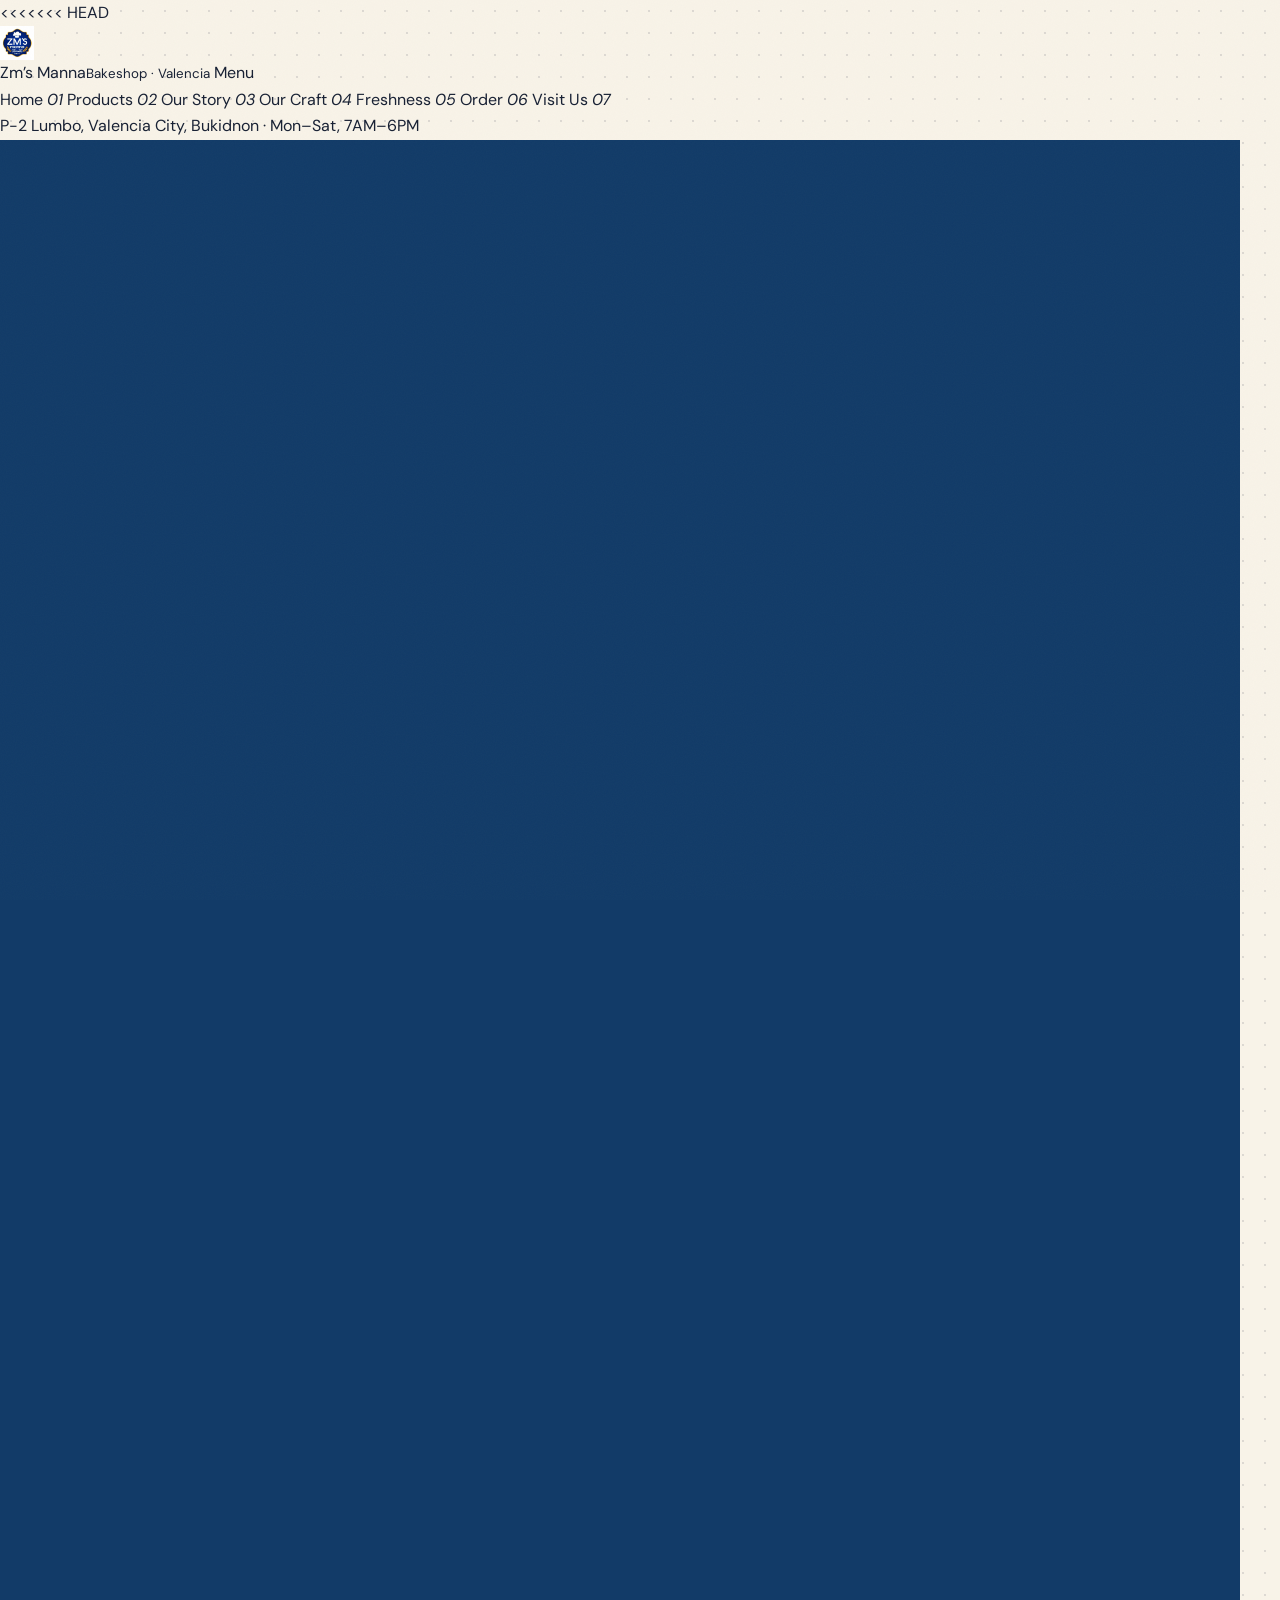
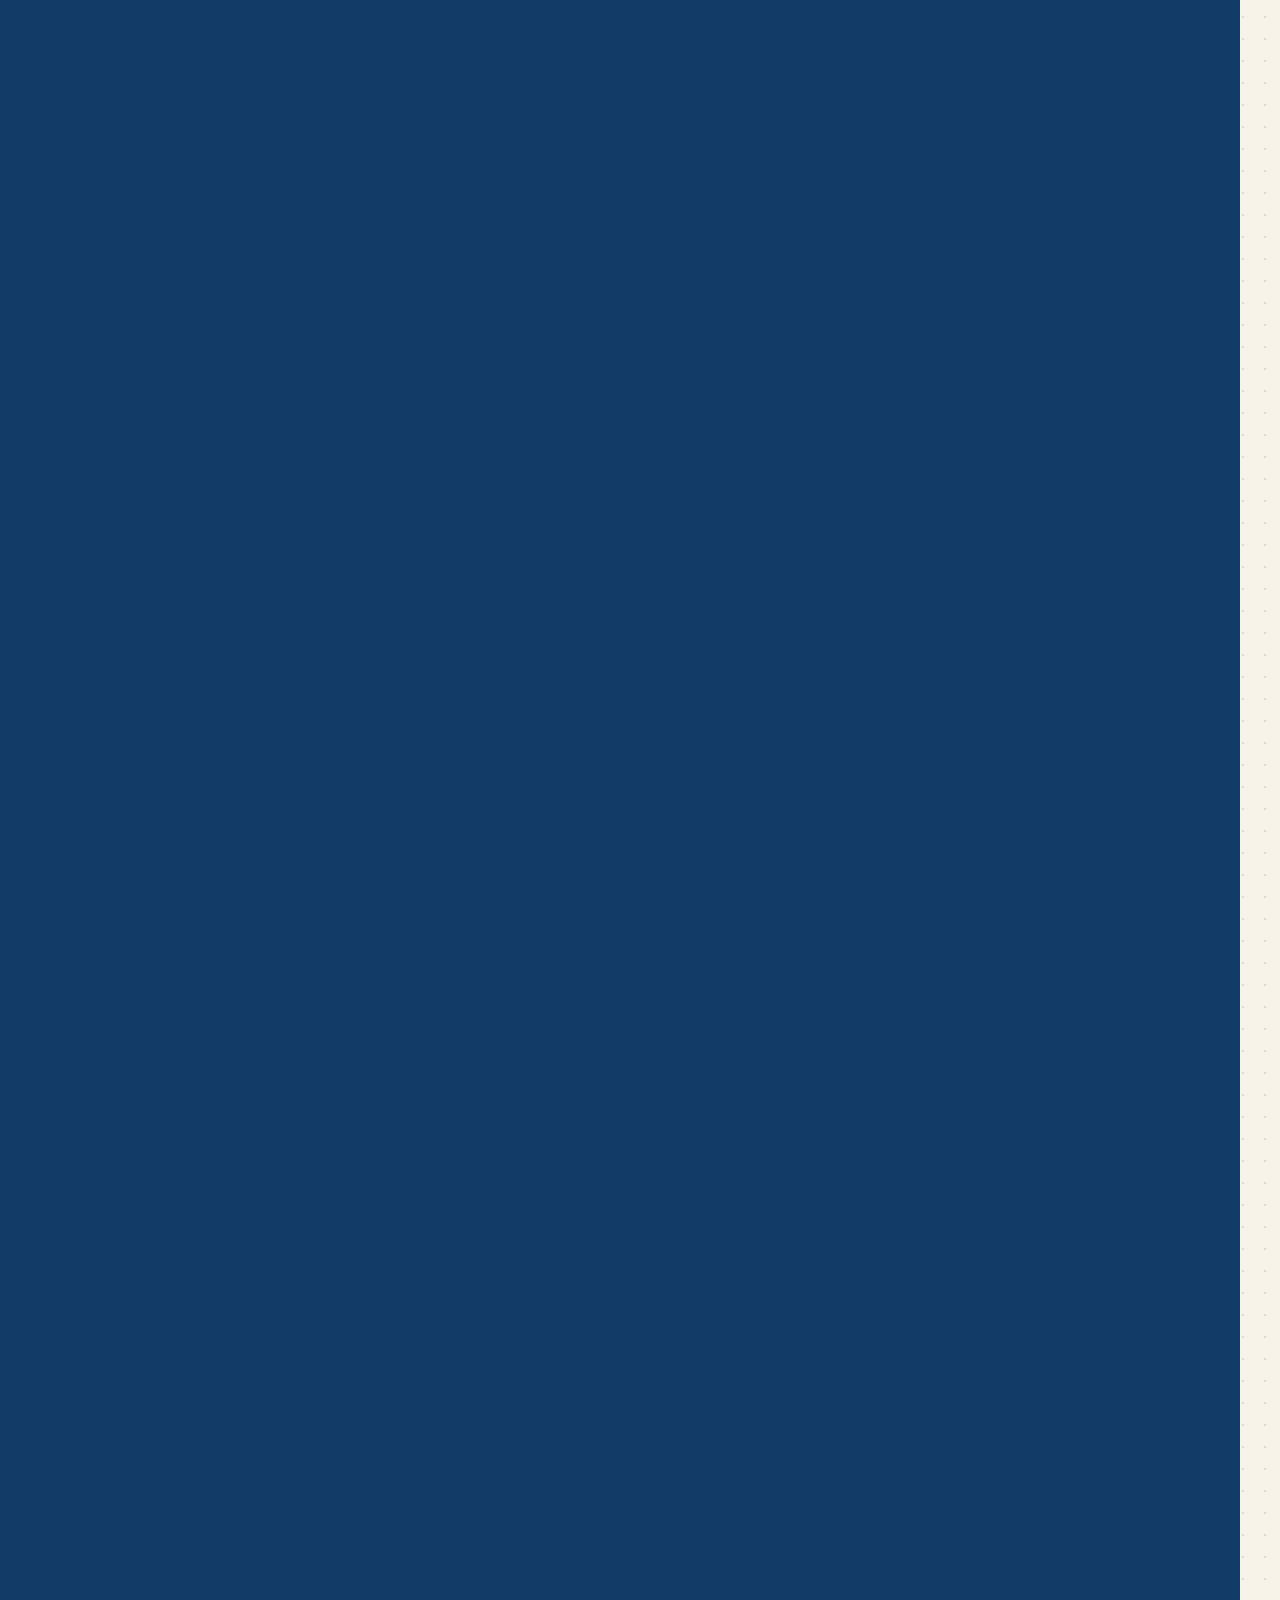
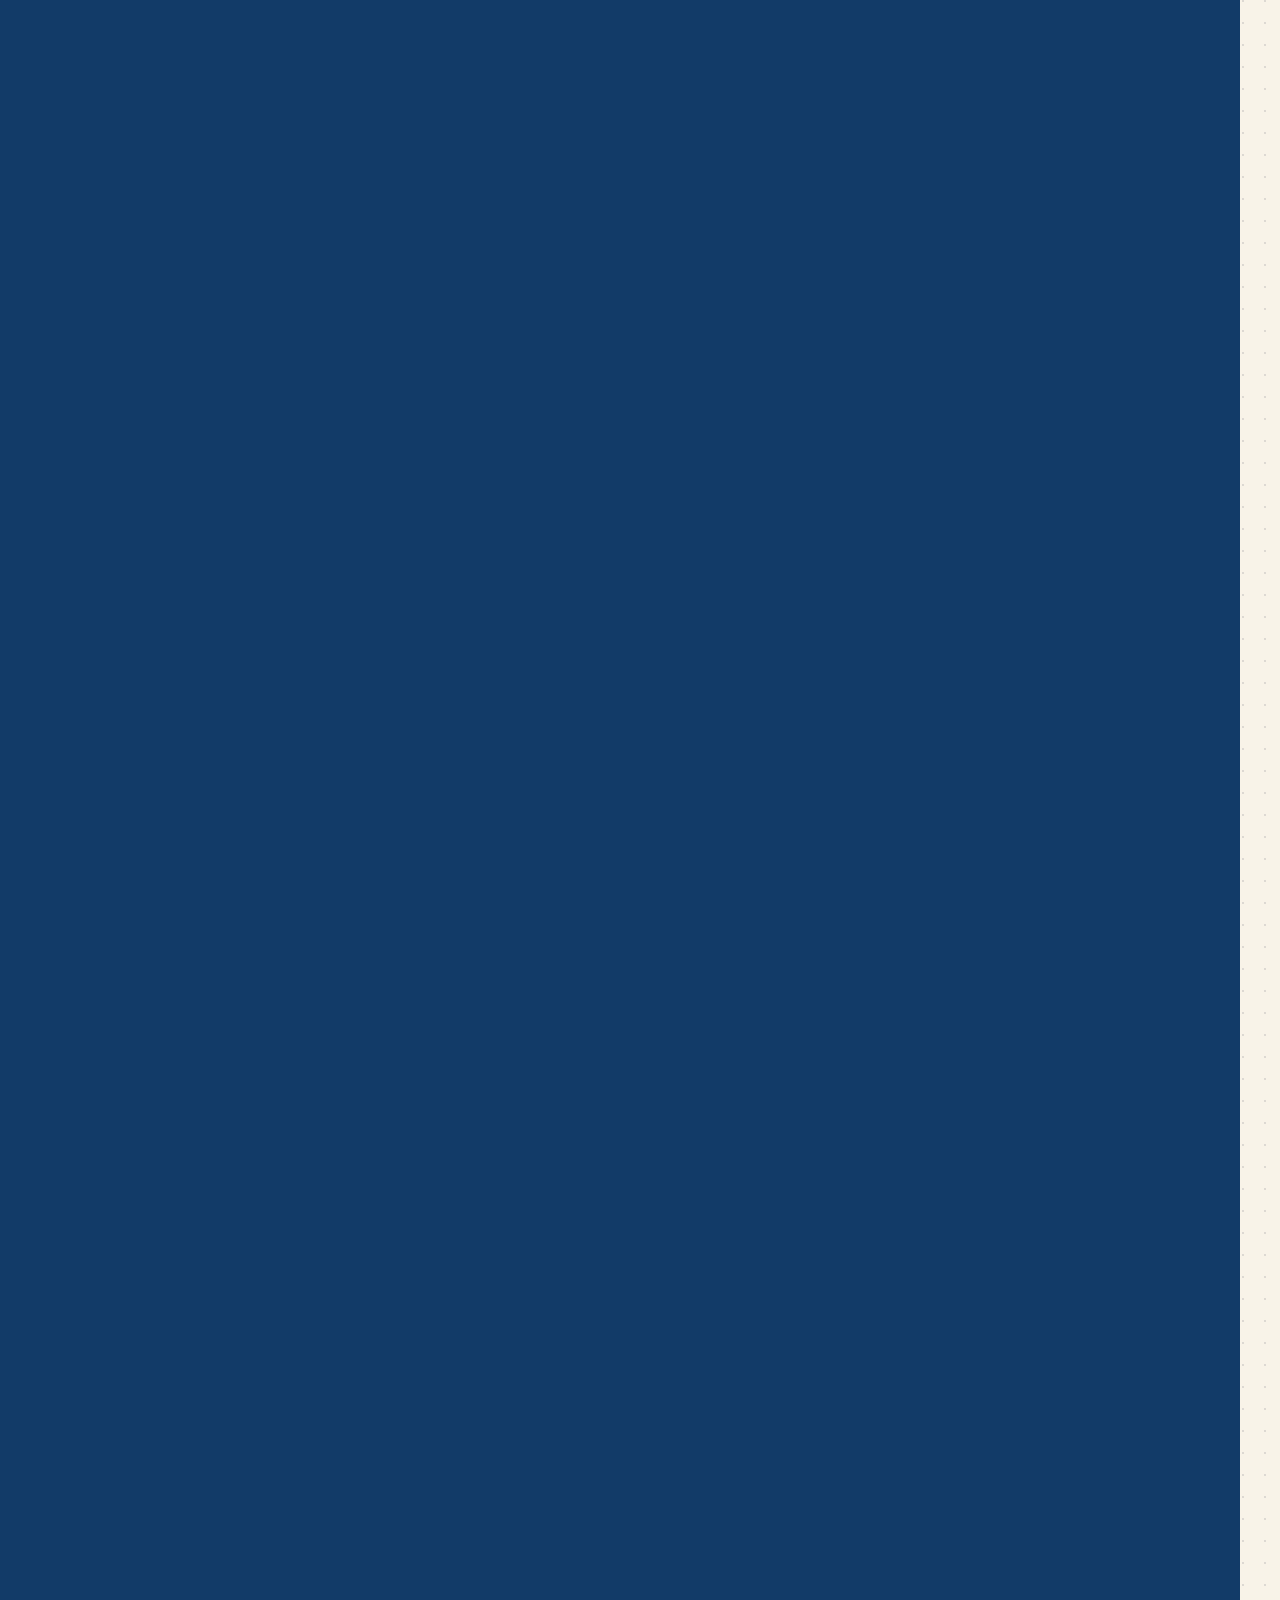
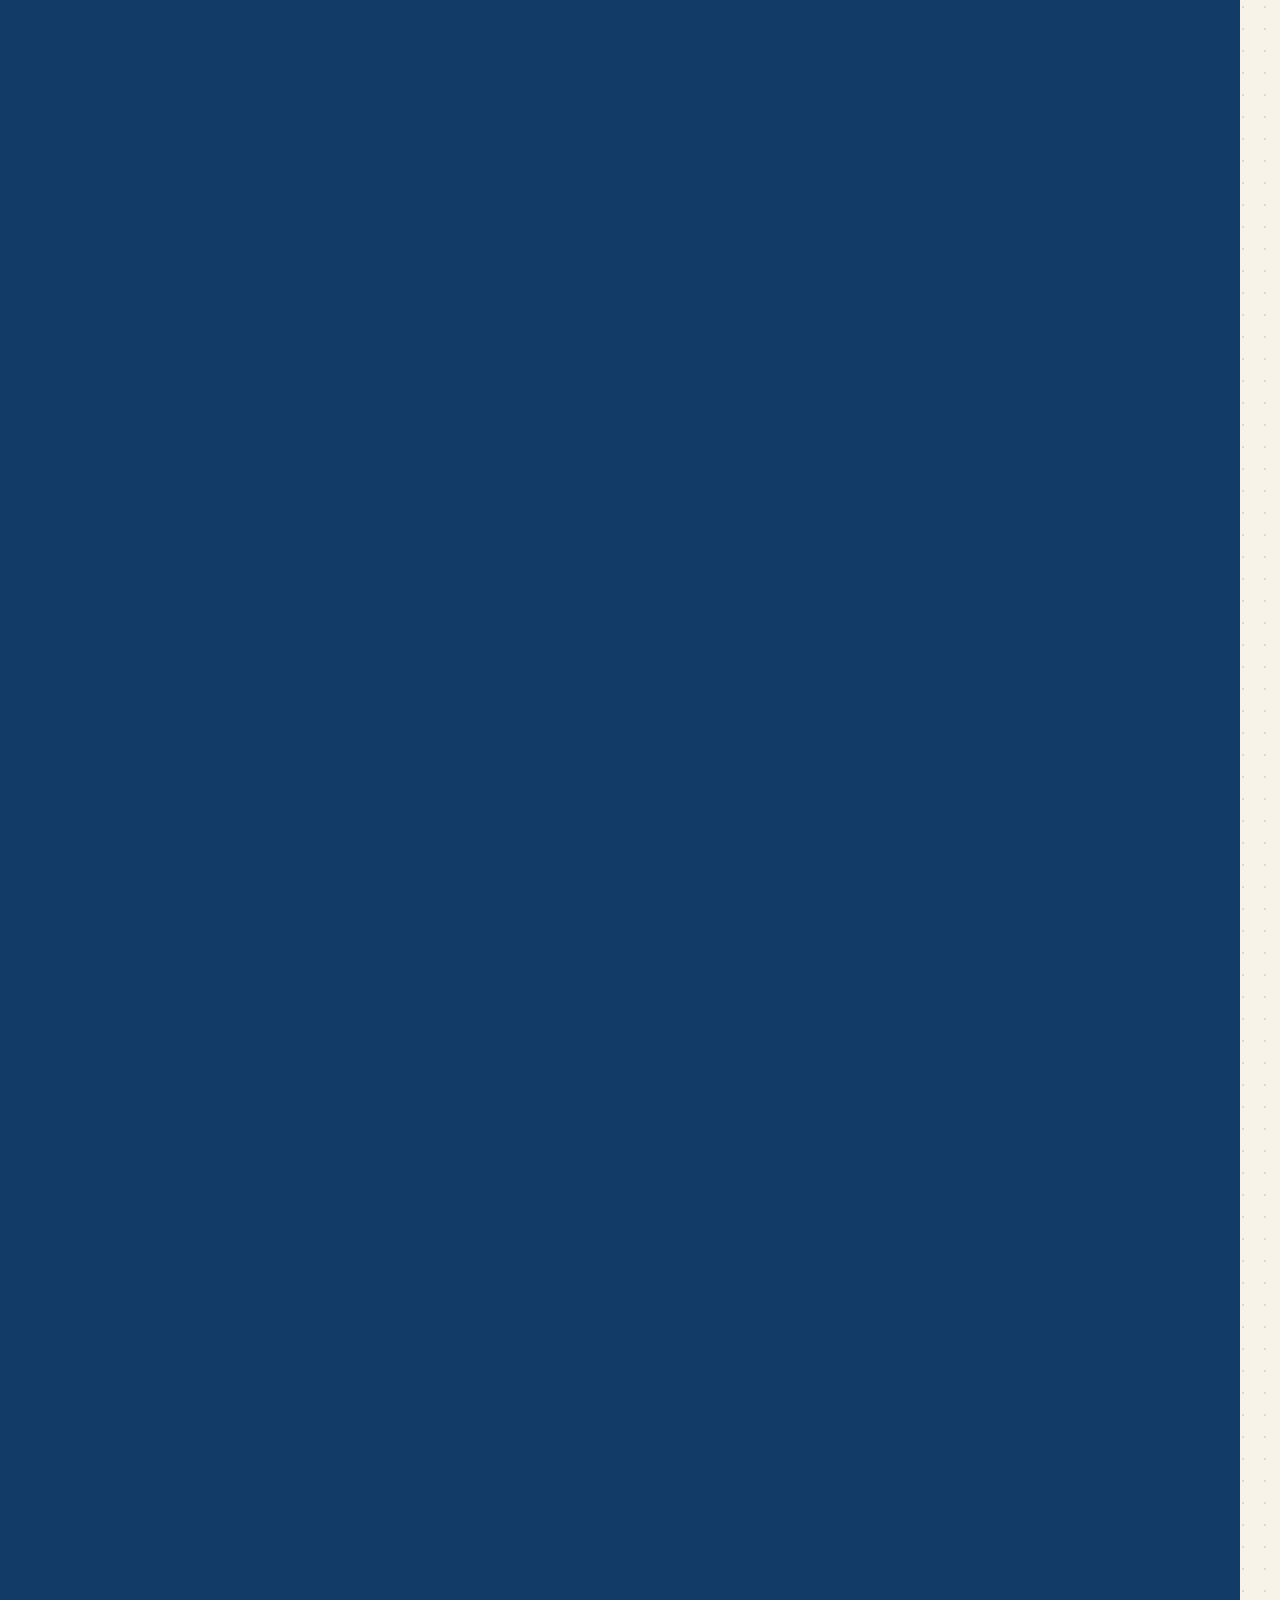
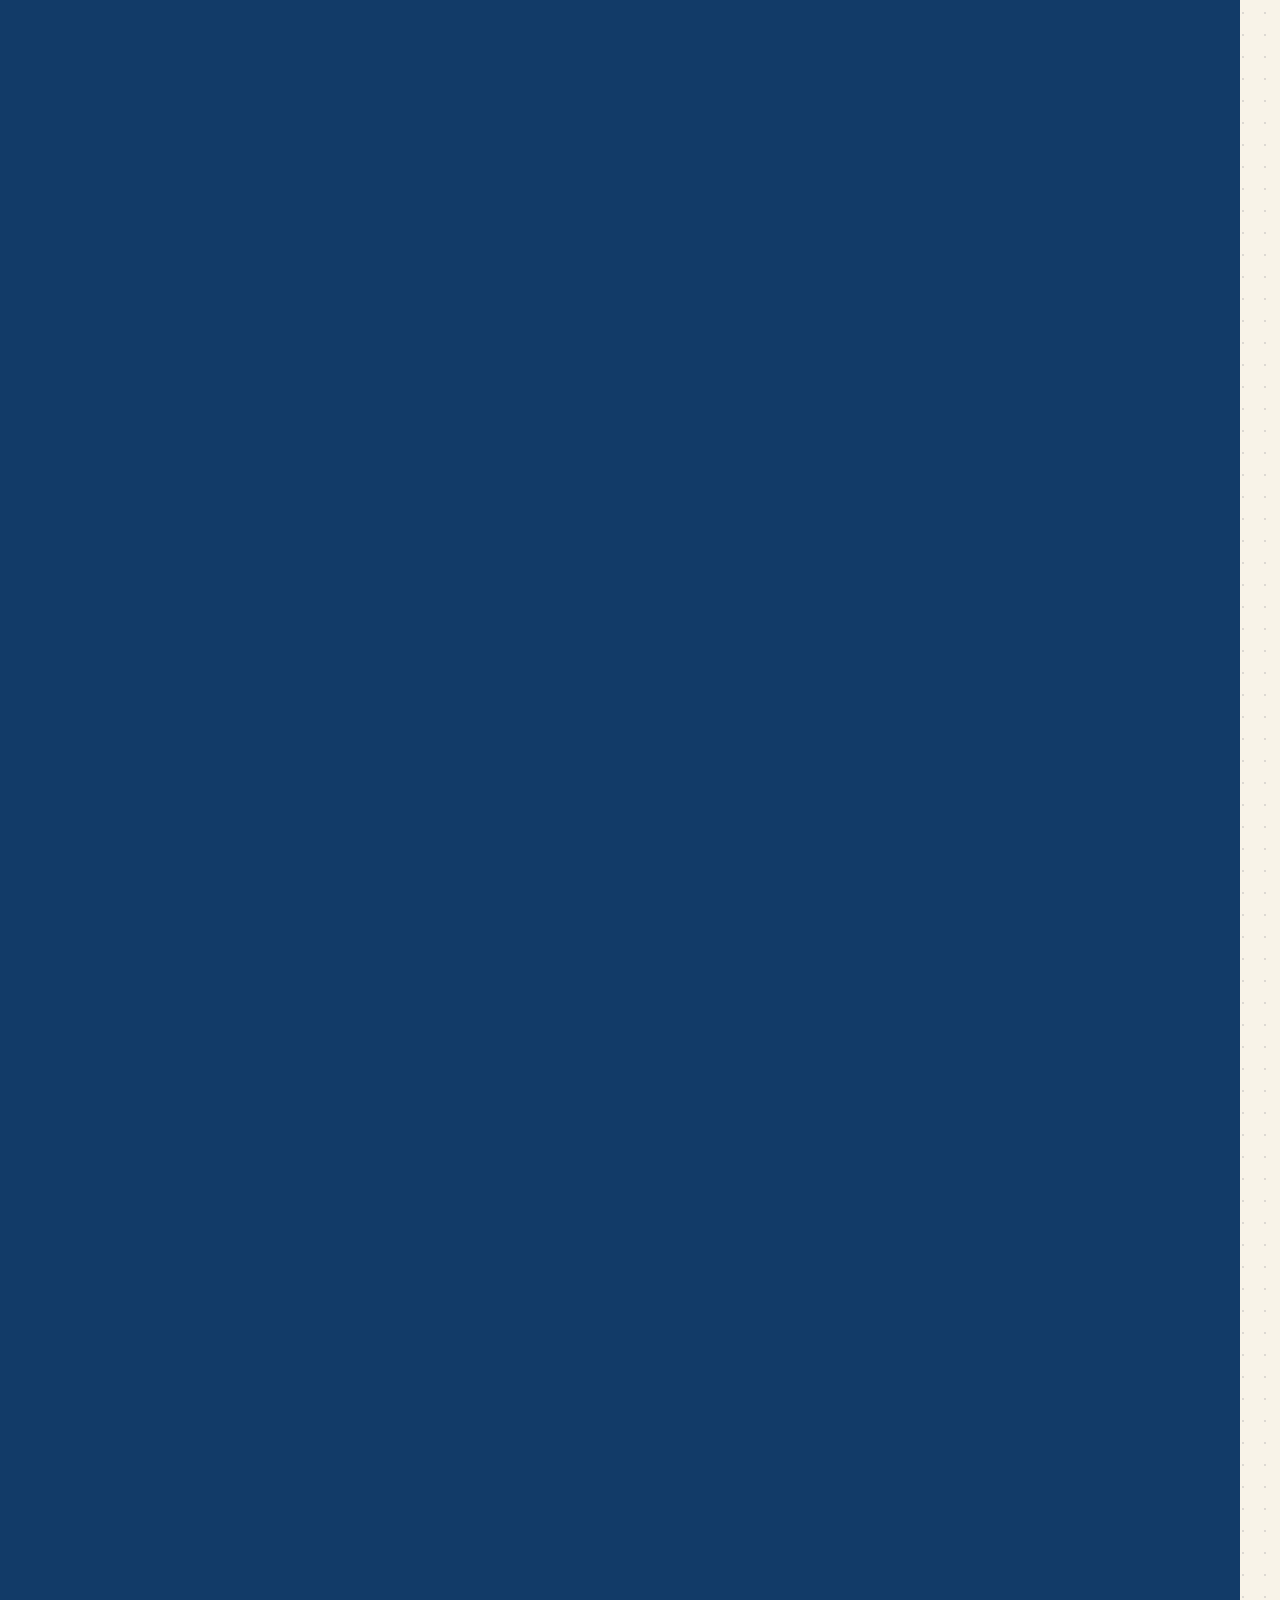
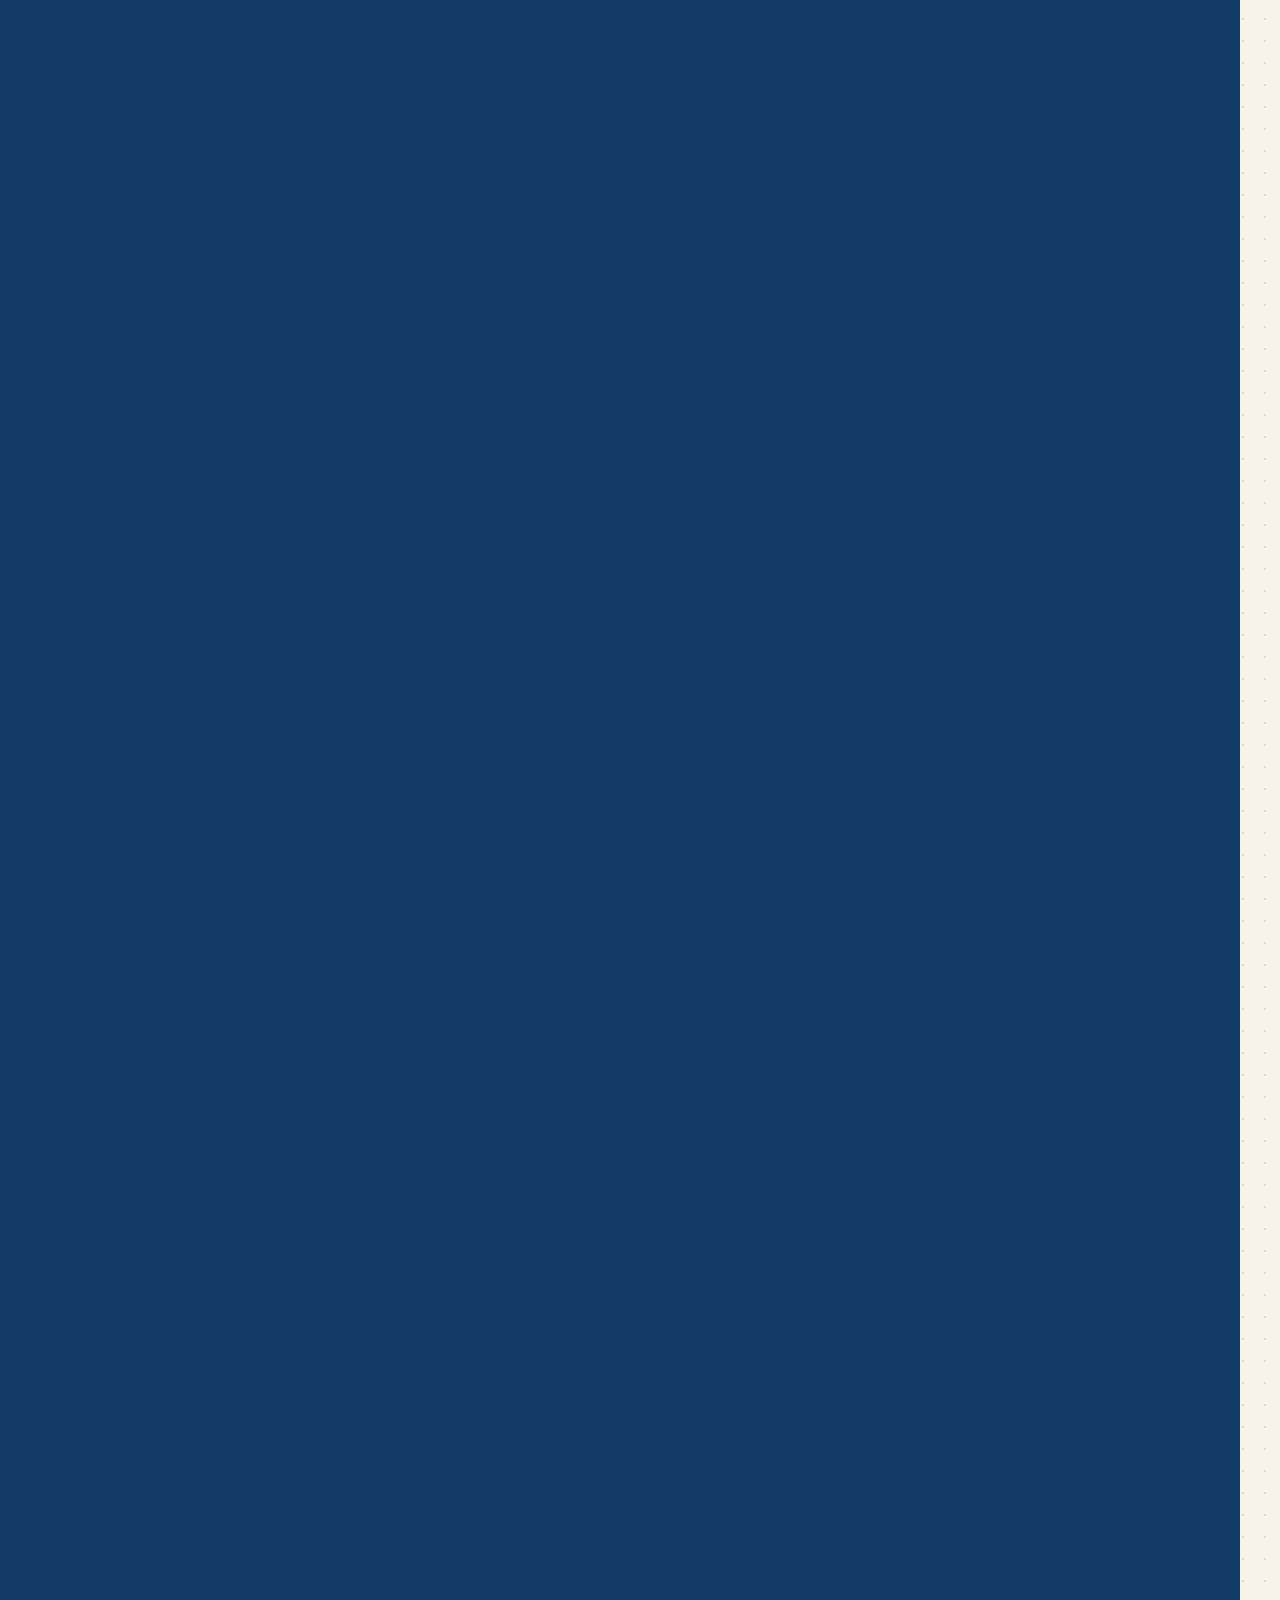
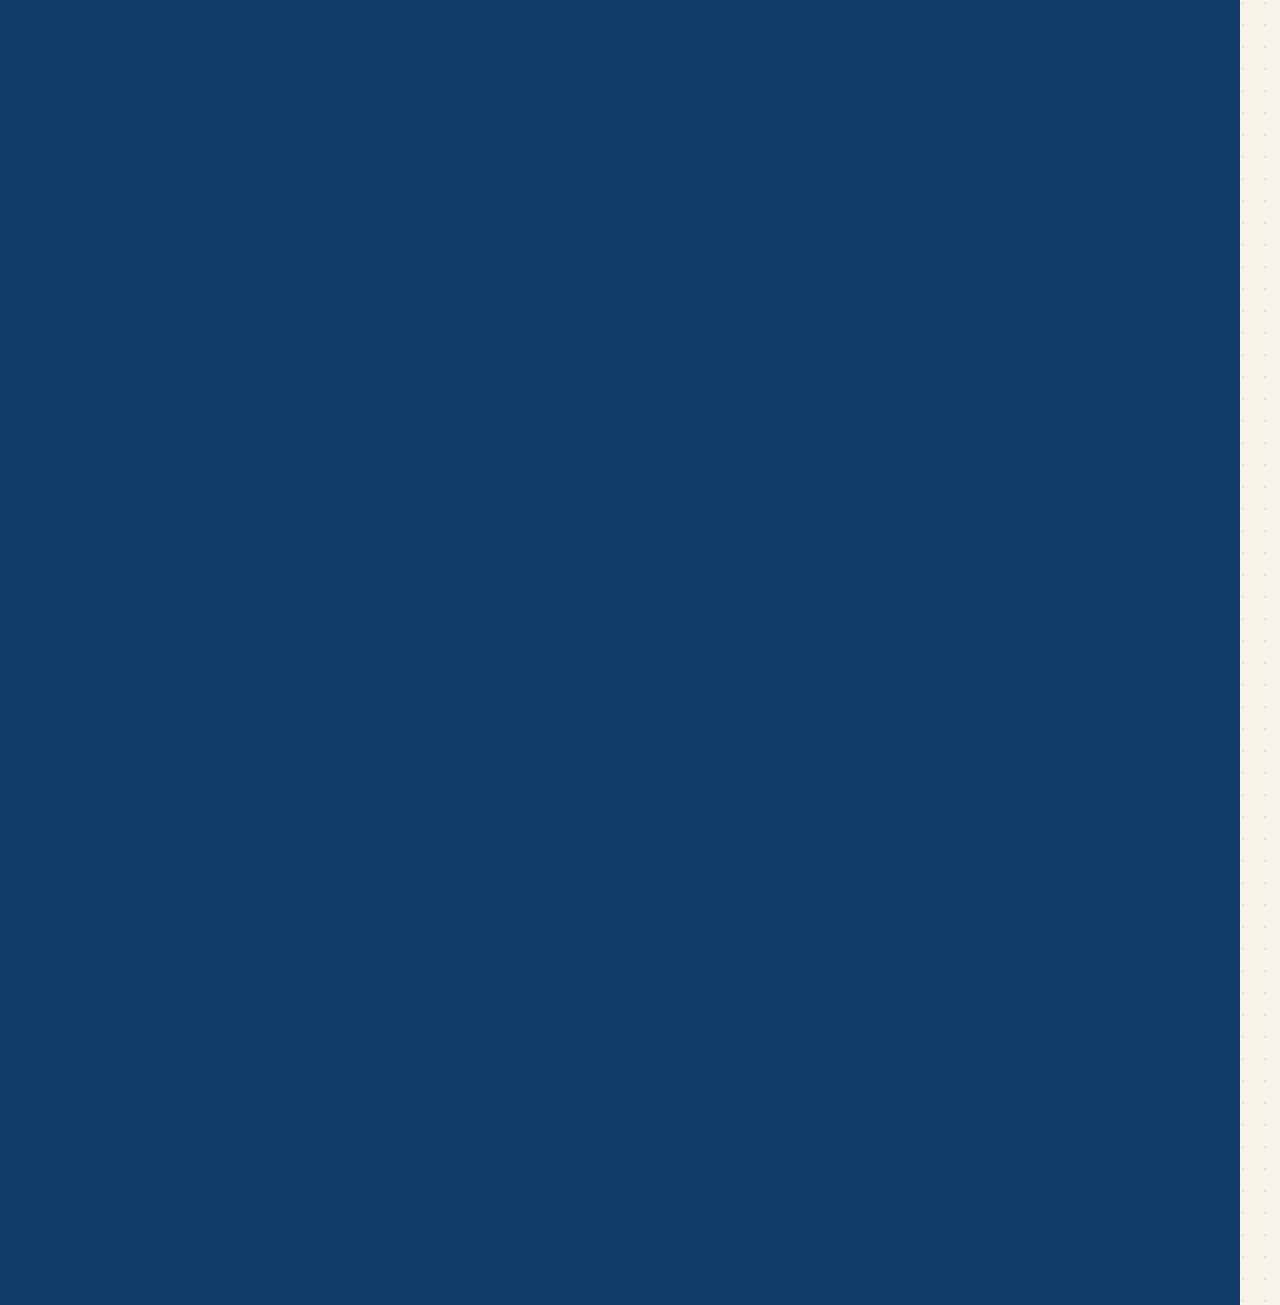
==== commit 5f7e71a0: "Resolve merge conflicts" ====
--- a/index.html
+++ b/index.html
@@ -32,6 +32,75 @@
 <div class="scroll-progress" aria-hidden="true"><span id="progress-bar"></span></div>
 <div class="noise-overlay" aria-hidden="true"></div>
 
+<<<<<<< HEAD
+<!-- ============ THE HEADER — the brand pill and the menu button
+     Styled by styles/components.css ============ -->
+<header id="navbar">
+  <a class="brand" href="#home">
+    <span class="brand-logo"><img src="assets/ZmsLogo.webp" alt="" width="34" height="34"></span>
+    <span class="brand-name">Zm’s Manna<small>Bakeshop · Valencia</small></span>
+  </a>
+  <button id="menu-button" aria-label="Open menu" aria-expanded="false" aria-controls="mobile-menu">
+    <span class="menu-button-text">Menu</span>
+    <span class="menu-icon" aria-hidden="true"><span></span><span></span><span></span></span>
+  </button>
+</header>
+
+<div id="mobile-menu" aria-hidden="true">
+  <nav class="menu-links" aria-label="Main navigation">
+    <a href="#home">Home <i>01</i></a>
+    <a href="#products">Products <i>02</i></a>
+    <a href="#story">Our Story <i>03</i></a>
+    <a href="#craft">Our Craft <i>04</i></a>
+    <a href="#freshness">Freshness <i>05</i></a>
+    <a href="#order">Order <i>06</i></a>
+    <a href="#visit">Visit Us <i>07</i></a>
+  </nav>
+  <div class="menu-footer">
+    <p class="menu-footer-text">P-2 Lumbo, Valencia City, Bukidnon · Mon–Sat, 7AM–6PM</p>
+  </div>
+</div>
+
+<main id="main">
+<!-- ============ THE BANNER — the big block at the top of the page
+     Styled by styles/sections.css ============ -->
+<section class="banner" id="home">
+  <div class="banner-image">
+    <span class="fallback-text">Zm</span>
+    <picture>
+      <!-- Above the panel the banner photo is 16:9, so it uses the wide
+           crop. -->
+      <source media="(max-width:1024px)" srcset="assets/banner-wide.webp">
+      <!-- Side by side the photo cell is nearly square, so it uses the
+           square crop. -->
+      <img src="assets/banner-square.webp" alt="A pack of Zm's Manna biscocho on a dark board beside golden lights, with baked biscocho slices in front" width="680" height="680" fetchpriority="high" decoding="async">
+    </picture>
+    <span class="banner-caption">Fresh from the bakehouse · Valencia City</span>
+  </div>
+  <div class="banner-text">
+    <div class="banner-logo" data-reveal data-delay="300">
+      <img src="assets/ZmsLogo.webp" alt="Zm’s Manna Bakeshop logo" width="86" height="86">
+    </div>
+    <div class="banner-copy">
+      <span class="section-label" data-reveal>Biscuits · Bread · Pasalubong</span>
+      <h1 class="banner-title" data-reveal data-delay="80">Zm’s<br>Manna</h1>
+      <p class="banner-tagline" data-reveal data-delay="160">“Love at first bite.”</p>
+      <p class="banner-description" data-reveal data-delay="240">
+        A biscuit, bread, and pasalubong bakehouse based in <b>P-2 Lumbo, Valencia City,
+        Bukidnon</b> — baked fresh in small batches for merienda tables and pasalubong
+        counters across Mindanao.
+      </p>
+      <div class="banner-buttons" data-reveal data-delay="320">
+        <a class="btn btn-primary" href="#products">Explore the products <span class="btn-arrow">→</span></a>
+        <a class="btn btn-secondary" href="#visit">Plan your visit <span class="btn-arrow">→</span></a>
+      </div>
+    </div>
+    <div class="banner-details" data-reveal data-delay="420">
+      <div><span>Products</span><p>Otap • Cookies • Toasted Bread • Loaf Breads</p></div>
+      <div><span>Bakehouse</span><p>P-2 Lumbo, Valencia City, Bukidnon</p></div>
+      <div><span>Freshness</span><p>Sealed 100g pouches • DTI registered</p></div>
+      <div><span>Visit</span><p>Mon – Sat · 7AM – 6PM</p></div>
+=======
 <!-- ============ THE HEADER — the logo on the left, the actions on the right
      Styled by styles/components.css ============ -->
 <header id="navbar">
@@ -65,6 +134,7 @@
     <div class="banner-buttons">
       <a class="btn btn-primary" href="#order">Order now <span class="btn-arrow">→</span></a>
       <a class="btn btn-secondary" href="#products">See what we bake</a>
+>>>>>>> 4dcacea4060d42f8ebc1886ae37d1a7c60e6636f
     </div>
   </div>
 </section>
@@ -105,6 +175,19 @@
   </div>
 </section>
 
+<<<<<<< HEAD
+<!-- ============ THE PRODUCTS — the six cards
+     Styled by styles/sections.css ============ -->
+<section class="section" id="products">
+  <div class="container">
+    <div class="section-header">
+      <span class="section-label" data-reveal>The counter</span>
+      <h2 data-reveal data-delay="80">Six small-batch favorites</h2>
+      <p class="section-subtitle" data-reveal data-delay="160">Tap any product to open its photo and read the texture, flavor notes, and pairing ideas — everything you’d want to know before your first bite.</p>
+    </div>
+    <div class="product-grid" id="product-grid"></div>
+    <noscript><p>Enable JavaScript to browse the interactive product catalog.</p></noscript>
+=======
 <!-- ============ THE COUNTER — one product at a time, stepped with the arrows
      Styled by styles/sections.css, filled in by app.js ============ -->
 <section class="section" id="products">
@@ -126,6 +209,7 @@
     <p class="counter-description" id="counter-description"></p>
     <div class="counter-facts" id="counter-facts"></div>
     <button class="counter-more" id="counter-more">Read the full notes <span class="btn-arrow">→</span></button>
+>>>>>>> 4dcacea4060d42f8ebc1886ae37d1a7c60e6636f
   </div>
 </section>
 
--- a/styles/components.css
+++ b/styles/components.css
@@ -9,8 +9,12 @@
    Buttons     .btn  .btn-primary  .btn-secondary  .btn-arrow
    Tag         .tag
    Fallback    .fallback-text  .image-missing
+<<<<<<< HEAD
+   Header      #navbar  .brand  #menu-button  #mobile-menu
+=======
    Header      #navbar  .brand  .brand-logo  .nav-links  .nav-link
                .nav-phone  .nav-order
+>>>>>>> 4dcacea4060d42f8ebc1886ae37d1a7c60e6636f
    Popup       .modal  .modal-box  .modal-media  .modal-info
    Photo view  .photo-viewer  .photo-frame  .photo-close
    Footer      .footer  .footer-grid  #back-to-top
@@ -56,6 +60,14 @@
 .image-missing img{display:none}
 .image-missing .fallback-text{opacity:1}
 
+<<<<<<< HEAD
+/* --- the header --- */
+#navbar{
+  position:fixed;top:0;left:0;right:0;z-index:90;
+  display:flex;align-items:center;justify-content:space-between;
+  padding:clamp(.8rem,2vw,1.1rem) clamp(1rem,3vw,1.6rem);
+  pointer-events:none;background:transparent;border:0;
+=======
 /* --- the header: the logo on the left, the actions on the right --- */
 /* The middle of the bar stays empty on purpose. Everything that does
    something sits in the two corners. */
@@ -66,10 +78,26 @@
   padding:0 clamp(1rem,3vw,1.6rem);
   background:var(--color-background);
   border-bottom:1px solid var(--color-border);
+>>>>>>> 4dcacea4060d42f8ebc1886ae37d1a7c60e6636f
   transition:transform .35s cubic-bezier(.22,1,.36,1);
 }
 /* the header slides away when you scroll down */
 #navbar.is-hidden{transform:translateY(-140%)}
+<<<<<<< HEAD
+/* the header itself must not block clicks, but its children should */
+#navbar > *{pointer-events:auto}
+
+/* the brand pill in the corner */
+.brand{
+  display:inline-flex;align-items:center;gap:.55rem;
+  padding:.35rem .85rem .35rem .4rem;border-radius:999px;
+  background:color-mix(in srgb,var(--color-background) 82%,transparent);
+  -webkit-backdrop-filter:blur(0.875rem);backdrop-filter:blur(0.875rem);
+  border:1px solid var(--color-border);box-shadow:var(--shadow-small);
+  font-family:var(--font-heading);font-weight:700;font-size:1rem;color:var(--color-heading);
+}
+.brand-logo{width:2.125rem;height:2.125rem;flex:none}
+=======
 
 /* The page starts below the header, so no section hides under it. */
 main{padding-top:var(--header-height)}
@@ -78,11 +106,53 @@
 .brand{display:inline-flex;align-items:center;gap:.55rem;text-decoration:none;
   font-family:var(--font-heading);font-weight:700;font-size:1.05rem;color:var(--color-heading)}
 .brand-logo{width:2.375rem;height:2.375rem;flex:none}
+>>>>>>> 4dcacea4060d42f8ebc1886ae37d1a7c60e6636f
 .brand-logo img{width:100%;height:100%;object-fit:contain}
 .brand-name{display:flex;flex-direction:column;line-height:1.05}
 .brand small{font-family:var(--font-body);font-weight:500;font-size:.52rem;letter-spacing:.2em;
   text-transform:uppercase;color:var(--color-muted)}
 
+<<<<<<< HEAD
+/* the menu button */
+#menu-button{
+  display:inline-flex;align-items:center;gap:.65rem;
+  height:3rem;padding:0 1.1rem;border-radius:999px;
+  background:var(--color-gold);color:#172033;border:1px solid var(--color-gold-dark);
+  box-shadow:var(--shadow-small);
+  transition:transform .25s,box-shadow .3s;
+}
+#menu-button:hover{transform:translateY(-0.125rem);box-shadow:var(--shadow)}
+.menu-button-text{font-size:.66rem;font-weight:700;letter-spacing:.2em;text-transform:uppercase}
+.menu-icon{display:flex;flex-direction:column;gap:0.25rem}
+.menu-icon span{width:1.125rem;height:0.125rem;background:currentColor;border-radius:0.125rem;
+  transition:transform .3s,opacity .3s}
+/* the three bars fold into an X when the menu is open */
+#menu-button.is-active .menu-icon span:nth-child(1){transform:translateY(0.375rem) rotate(45deg)}
+#menu-button.is-active .menu-icon span:nth-child(2){opacity:0}
+#menu-button.is-active .menu-icon span:nth-child(3){transform:translateY(-0.375rem) rotate(-45deg)}
+
+/* the full-screen menu */
+#mobile-menu{position:fixed;inset:0;z-index:85;background:var(--color-background);padding:calc(var(--header-height) + 2.5rem) 8% 2rem;
+  display:flex;flex-direction:column;justify-content:space-between;visibility:hidden;opacity:0;
+  transition:opacity .35s,visibility 0s linear .35s}
+#mobile-menu.is-open{visibility:visible;opacity:1;transition:opacity .35s,visibility 0s}
+.menu-links{display:flex;flex-direction:column;gap:.3rem}
+.menu-links a{font-family:var(--font-heading);font-size:clamp(1.7rem,7vw,2.4rem);font-weight:600;color:var(--color-heading);
+  padding:.45rem 0;border-bottom:1px solid var(--color-border);display:flex;justify-content:space-between;align-items:center;
+  opacity:0;transform:translateY(1.125rem);transition:opacity .45s,transform .45s,color .25s}
+.menu-links a:hover{color:var(--color-accent)}
+.menu-links a i{font-style:normal;font-family:var(--font-body);font-size:.75rem;color:var(--color-muted);letter-spacing:.15em}
+#mobile-menu.is-open .menu-links a{opacity:1;transform:none}
+#mobile-menu.is-open .menu-links a:nth-child(1){transition-delay:.06s}
+#mobile-menu.is-open .menu-links a:nth-child(2){transition-delay:.12s}
+#mobile-menu.is-open .menu-links a:nth-child(3){transition-delay:.18s}
+#mobile-menu.is-open .menu-links a:nth-child(4){transition-delay:.24s}
+#mobile-menu.is-open .menu-links a:nth-child(5){transition-delay:.3s}
+#mobile-menu.is-open .menu-links a:nth-child(6){transition-delay:.36s}
+#mobile-menu.is-open .menu-links a:nth-child(7){transition-delay:.42s}
+.menu-footer{display:flex;flex-direction:column;gap:1rem}
+.menu-footer-text{color:var(--color-muted);font-size:.85rem}
+=======
 /* the links and the actions, collected on the right */
 .nav-links{display:flex;align-items:center;gap:clamp(.75rem,2vw,1.6rem)}
 .nav-link{font-size:.875rem;font-weight:500;color:var(--color-muted);text-decoration:none;white-space:nowrap}
@@ -99,6 +169,7 @@
   .nav-phone{display:none}
   .brand{font-size:1rem}
 }
+>>>>>>> 4dcacea4060d42f8ebc1886ae37d1a7c60e6636f
 
 /* --- the product popup --- */
 .modal{position:fixed;inset:0;z-index:120;display:grid;place-items:center;padding:1.2rem;
--- a/styles/sections.css
+++ b/styles/sections.css
@@ -6,16 +6,171 @@
    freshness, visit.
 
    ------------------------------------------------------------
+<<<<<<< HEAD
+   Banner     .banner  .banner-image  .banner-text  .banner-title
+   Ticker     .ticker  .ticker-track  .ticker-item  .ticker-star
+   Story      .story-grid  .stats  .stat  .stat-number  .stat-label
+   Products   #products  .product-grid  .product-card  .product-caption
+=======
    Banner     .banner  .banner-inner  .banner-title  .banner-tagline
    Ticker     .ticker  .ticker-track  .ticker-item  .ticker-star
    Story      .story-grid  .stats  .stat  .stat-number  .stat-label
    Counter    #products  .counter-head  .counter-band  .counter-step
               .counter-pager  .counter-foot  .counter-more
+>>>>>>> 4dcacea4060d42f8ebc1886ae37d1a7c60e6636f
    Craft      .steps  .step  .step-number
    Freshness  #freshness  .feature-list  .feature-card  .feature-icon
    Visit      .visit-grid  .visit-card  .map-wrapper  .visit-note
    ========================================================= */
 
+<<<<<<< HEAD
+/* ============ THE BANNER — the big block at the top ============ */
+/* Contained card, not full-bleed, so the photo is not over-zoomed. */
+.banner{
+  width:min(73.75rem,92%);
+  margin:calc(var(--header-height) + clamp(1rem,2.5vw,2rem)) auto clamp(2.5rem,5vw,4rem);
+  display:grid;
+  grid-template-columns:1.15fr .85fr;
+  border-radius:1.5rem;
+  overflow:hidden;
+  border:1px solid var(--color-border);
+  box-shadow:var(--shadow);
+  position:relative;
+  background:var(--color-surface);
+}
+
+/* --- left: the photo --- */
+.banner-image{
+  position:relative;
+  inset:auto;
+  aspect-ratio:auto;
+  min-height:0;
+  border-radius:0;
+  box-shadow:none;
+  background:linear-gradient(150deg,#D9A05B,#8C4A1F);
+  overflow:hidden;
+}
+/* The <picture> element holds the banner photo. display:contents makes it
+   invisible to the layout, so the image inside is still measured against
+   .banner-image and nothing shifts. */
+.banner-image picture{display:contents}
+.banner-image img{
+  position:absolute;
+  inset:0;
+  width:100%;
+  height:100%;
+  object-fit:cover;
+  object-position:center;
+}
+.banner-image .fallback-text{font-size:4rem}
+/* the little caption over the photo */
+.banner-caption{
+  position:absolute;left:clamp(1rem,2.4vw,1.6rem);bottom:clamp(1rem,2.4vw,1.6rem);
+  z-index:2;display:inline-flex;align-items:center;gap:.5rem;
+  font-size:.6rem;font-weight:600;letter-spacing:.18em;text-transform:uppercase;
+  color:#F8F3E8;background:rgba(11,39,70,.62);backdrop-filter:blur(0.5rem);
+  -webkit-backdrop-filter:blur(0.5rem);padding:.45rem .8rem;border-radius:999px;
+  border:1px solid rgba(248,243,232,.18);
+}
+
+/* --- right: the navy panel --- */
+.banner-text{
+  position:relative;
+  display:flex;
+  flex-direction:column;
+  gap:clamp(.8rem,1.6vw,1.2rem);
+  background:#123B68;
+  color:#F8F3E8;
+  padding:clamp(1.5rem,2.4vw,2.2rem) clamp(1.3rem,2.4vw,2.2rem);
+}
+.banner-logo img{width:3.25rem;height:3.25rem;object-fit:contain}
+.banner-copy{display:flex;flex-direction:column}
+.banner-text .section-label{color:var(--color-gold-soft);font-size:.66rem}
+.banner-text .section-label::before{background:var(--color-gold)}
+.banner-title{
+  font-size:clamp(2.0rem,3.6vw,3.0rem);
+  line-height:.95;
+  font-weight:700;
+  color:#F8F3E8;
+  margin:.7rem 0 .5rem;
+}
+.banner-tagline{
+  font-family:var(--font-heading);
+  font-style:italic;
+  font-size:clamp(1rem,1.6vw,1.2rem);
+  color:var(--color-gold-soft);
+  margin-bottom:.8rem;
+}
+.banner-description{
+  color:rgba(248,243,232,.78);
+  font-size:.9rem;
+  line-height:1.65;
+  max-width:46ch;
+  margin-bottom:1.2rem;
+}
+.banner-description b{color:#F8F3E8;font-weight:700}
+.banner-buttons{display:flex;gap:.6rem;flex-wrap:wrap}
+.banner-text .btn{padding:.75rem 1.3rem;font-size:.86rem}
+.banner-text .btn.btn-secondary{
+  background:transparent;
+  border-color:rgba(248,243,232,.32);
+  color:#F8F3E8;
+}
+.banner-text .btn.btn-secondary:hover{border-color:var(--color-gold);color:var(--color-gold-soft)}
+
+/* --- the small facts along the bottom of the panel --- */
+.banner-details{
+  margin-top:auto;
+  display:flex;
+  flex-direction:column;
+  border-top:1px solid rgba(248,243,232,.18);
+  padding-top:.9rem;
+}
+.banner-details > div{
+  display:grid;
+  grid-template-columns:6rem 1fr;
+  gap:.8rem;
+  align-items:baseline;
+  padding-bottom:.4rem;
+  margin-bottom:.4rem;
+  border-bottom:1px solid rgba(248,243,232,.12);
+}
+.banner-details > div:last-child{padding-bottom:0;margin-bottom:0;border-bottom:0}
+.banner-details span{
+  font-size:.56rem;
+  font-weight:700;
+  letter-spacing:.16em;
+  text-transform:uppercase;
+  color:var(--color-gold-soft);
+}
+.banner-details p{font-size:.8rem;color:rgba(248,243,232,.86);line-height:1.45}
+
+/* On a wide screen the banner breaks out of the container and fills the top
+   of the page: no empty strip above it, and the floating brand pill in the
+   header lands on the photo instead of straddling the card edge. */
+@media (min-width:1025px){
+  .banner{width:min(110rem,calc(100% - 2.5rem));margin-top:0}
+}
+
+/* --- the banner on smaller screens --- */
+@media (max-width:1024px){
+  .banner{
+    grid-template-columns:1fr;
+    margin-top:calc(var(--header-height) + 1rem);
+  }
+  .banner-image{aspect-ratio:16/9;min-height:0}
+  .banner-text{min-height:auto}
+  .banner-title{font-size:clamp(1.9rem,5vw,2.4rem)}
+}
+@media (max-width:768px){
+  .banner-title{font-size:clamp(1.7rem,6vw,2.0rem)}
+}
+@media (max-width:560px){
+  .banner{border-radius:1.125rem}
+  .banner-text{padding:1.2rem 1.1rem}
+  .banner-title{font-size:clamp(1.7rem,7vw,2.2rem)}
+  .banner-details > div{grid-template-columns:1fr;gap:.15rem}
+=======
 /* ============ THE BANNER — the photograph is the section ============ */
 /* No card, no panel, no rounded corner: the photo runs the full width of
    the screen and the words sit on top of it. The navy gradient on the left
@@ -99,6 +254,7 @@
   .banner-description{display:none}
   .banner-title{font-size:clamp(2rem,3.4vw,3rem)}
   .banner-rule{margin:.75rem 0}
+>>>>>>> 4dcacea4060d42f8ebc1886ae37d1a7c60e6636f
 }
 
 /* ============ THE TICKER — the strip of names that scrolls ============ */
@@ -125,6 +281,34 @@
   color:var(--color-accent);line-height:1}
 .stat .stat-label{display:block;font-size:.82rem;color:var(--color-muted);margin-top:.45rem;font-weight:500}
 
+<<<<<<< HEAD
+/* ============ THE PRODUCTS — the six cards ============ */
+#products{background:var(--color-surface-alt);border-block:1px solid var(--color-border)}
+.product-grid{display:grid;grid-template-columns:repeat(3,1fr);gap:1.2rem}
+/* one product card */
+.product-card{position:relative;aspect-ratio:4/3;border-radius:var(--card-radius);overflow:hidden;border:1px solid var(--color-border);
+  background:linear-gradient(140deg,var(--gradient-from,#D9A05B),var(--gradient-to,#8C4A1F));box-shadow:var(--shadow-small);
+  transition:transform .35s cubic-bezier(.22,1,.36,1),box-shadow .35s;text-align:left}
+.product-card:hover{transform:translateY(-0.375rem);box-shadow:var(--shadow)}
+.product-card img{position:absolute;inset:0;width:100%;height:100%;object-fit:cover;
+  transition:transform .6s cubic-bezier(.22,1,.36,1)}
+.product-card:hover img{transform:scale(1.07)}
+/* the name across the bottom of the card */
+.product-caption{position:absolute;left:0;right:0;bottom:0;padding:2.2rem 1.1rem .9rem;font-size:.85rem;font-weight:700;
+  color:#fff;background:linear-gradient(transparent,rgba(11,39,70,.8));opacity:0;translate:0 0.5rem;
+  transition:opacity .35s,translate .35s}
+.product-card:hover .product-caption,.product-card:focus-visible .product-caption{opacity:1;translate:0 0}
+/* in the product grid the names stay visible, not just on hover */
+.product-grid .product-caption{opacity:1;translate:0 0}
+.product-grid .product-card{text-align:left}
+/* the one product with no photograph is shown whole, not cropped */
+.product-grid .product-card img.is-contained{object-fit:contain;padding:2.4rem 2.4rem 3.4rem}
+/* that product reads as a label card: cream, with a hairline and navy text */
+.product-grid .product-card.is-logo{background:var(--color-surface)}
+.product-grid .product-card.is-logo .product-caption{
+  background:var(--color-surface);color:var(--color-heading);
+  padding:1rem 1.1rem .9rem;border-top:1px solid var(--color-border)}
+=======
 /* ============ THE COUNTER — one product at a time ============ */
 /* The name goes huge and centred, the photo runs edge to edge underneath,
    and the details sit quietly below it. The two arrows ride the left and
@@ -211,6 +395,7 @@
   .counter-name{font-size:clamp(1.875rem,10vw,2.75rem)}
   .counter-step{width:2.625rem;height:2.625rem;font-size:1rem}
 }
+>>>>>>> 4dcacea4060d42f8ebc1886ae37d1a7c60e6636f
 
 /* ============ THE CRAFT — the four steps of the bake ============ */
 .steps{display:grid;grid-template-columns:repeat(4,1fr);gap:1.4rem;position:relative}
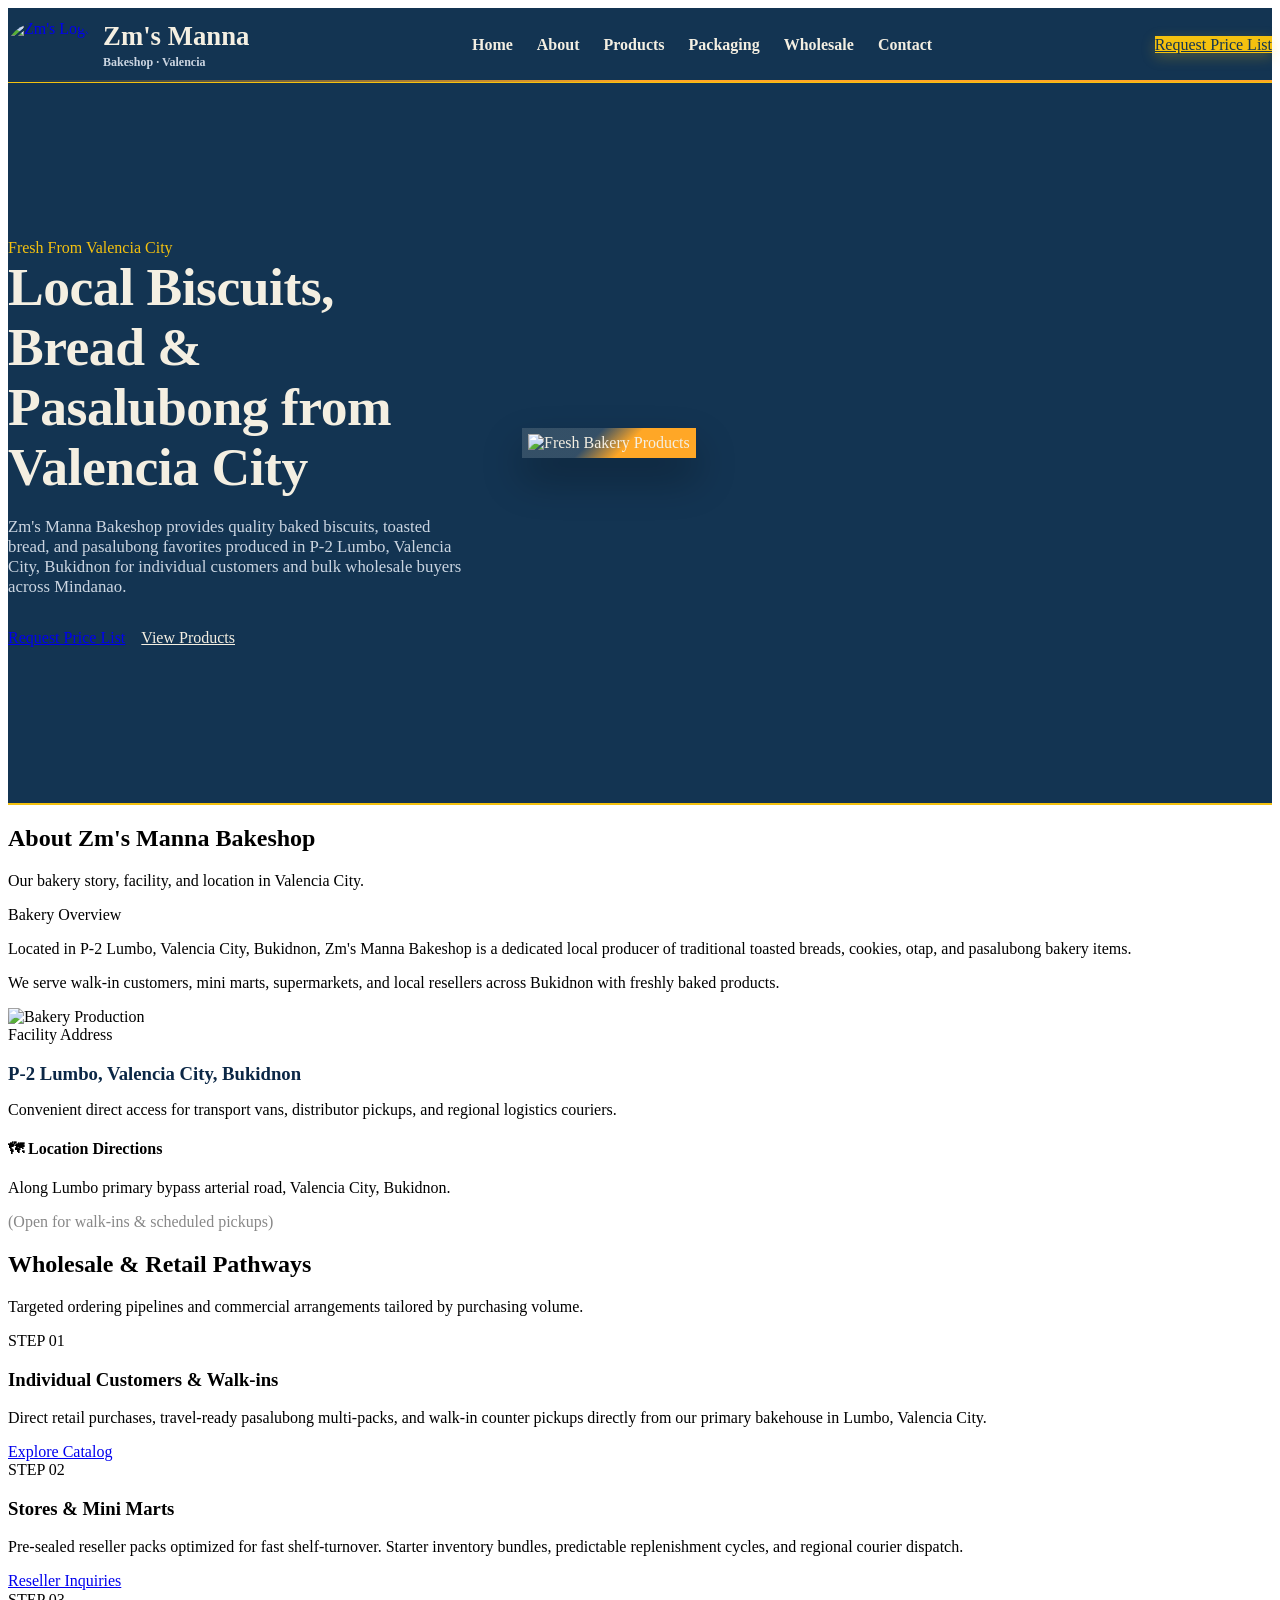
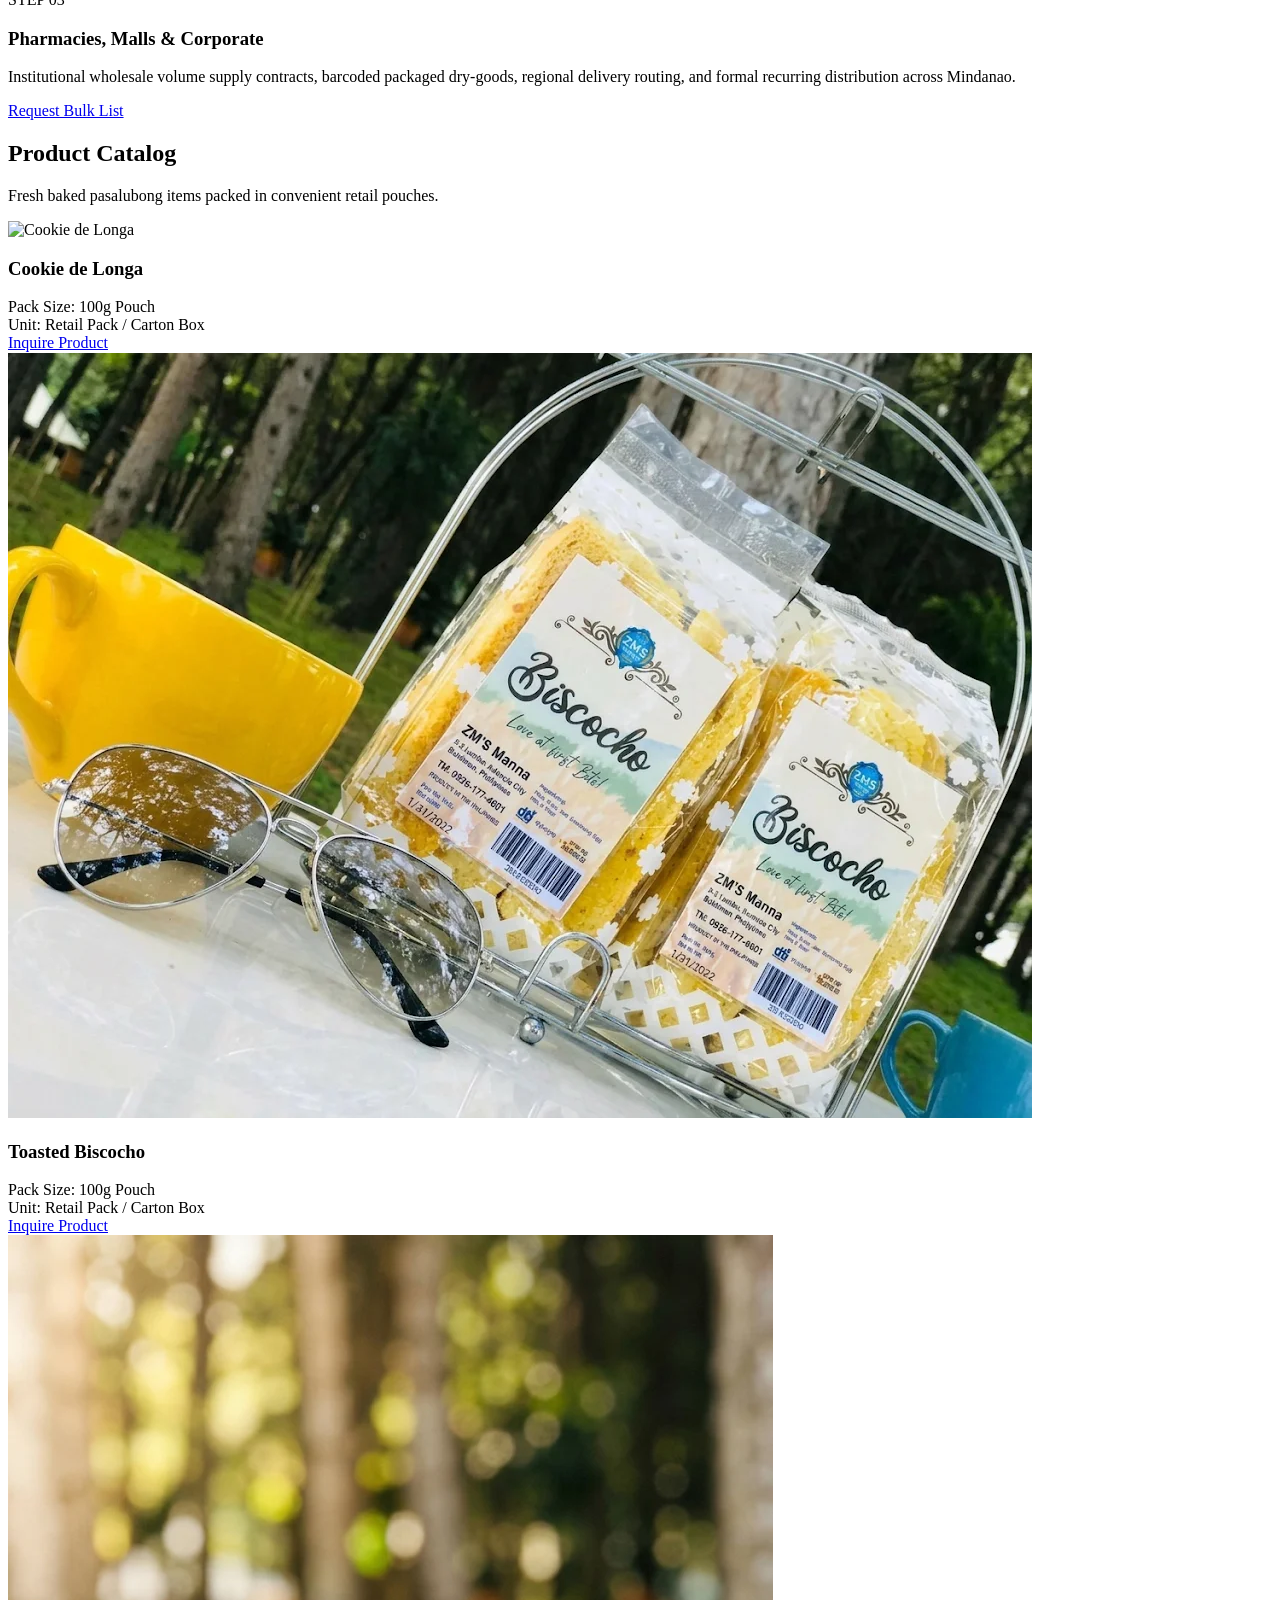
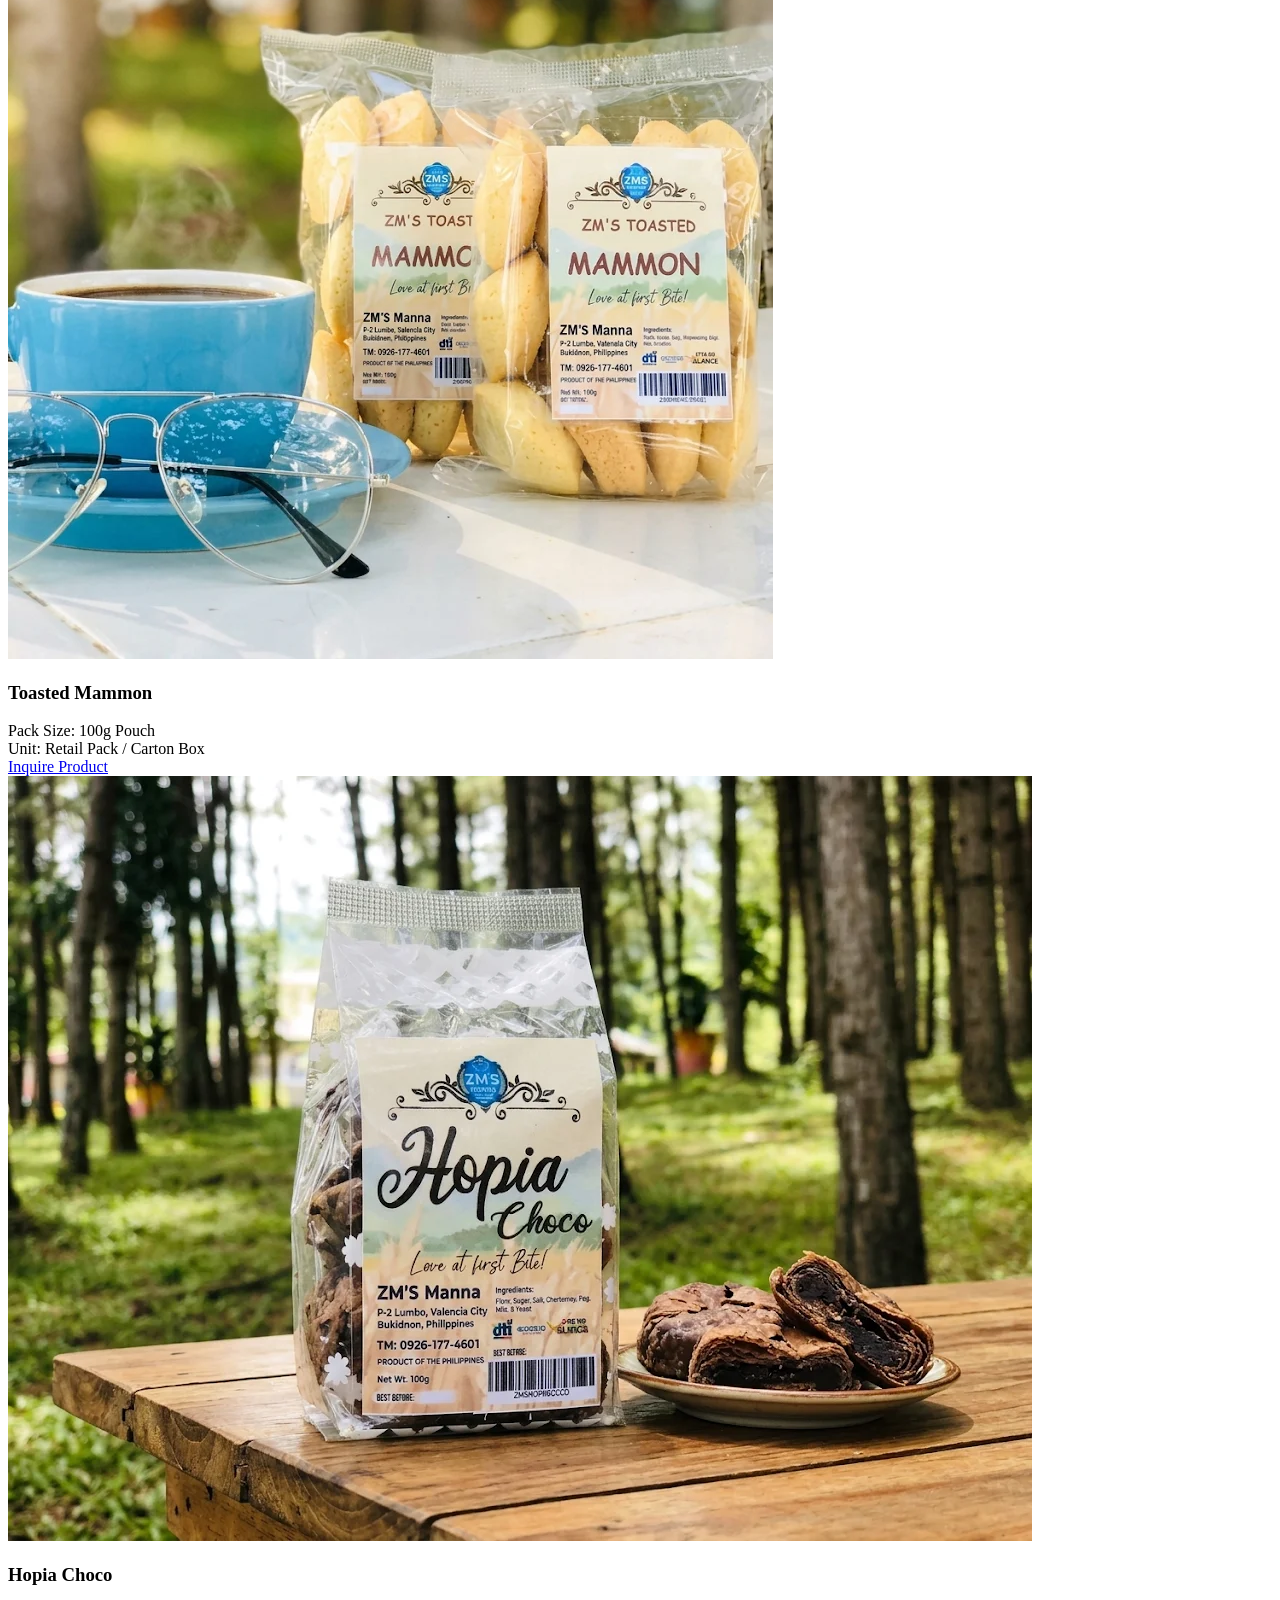
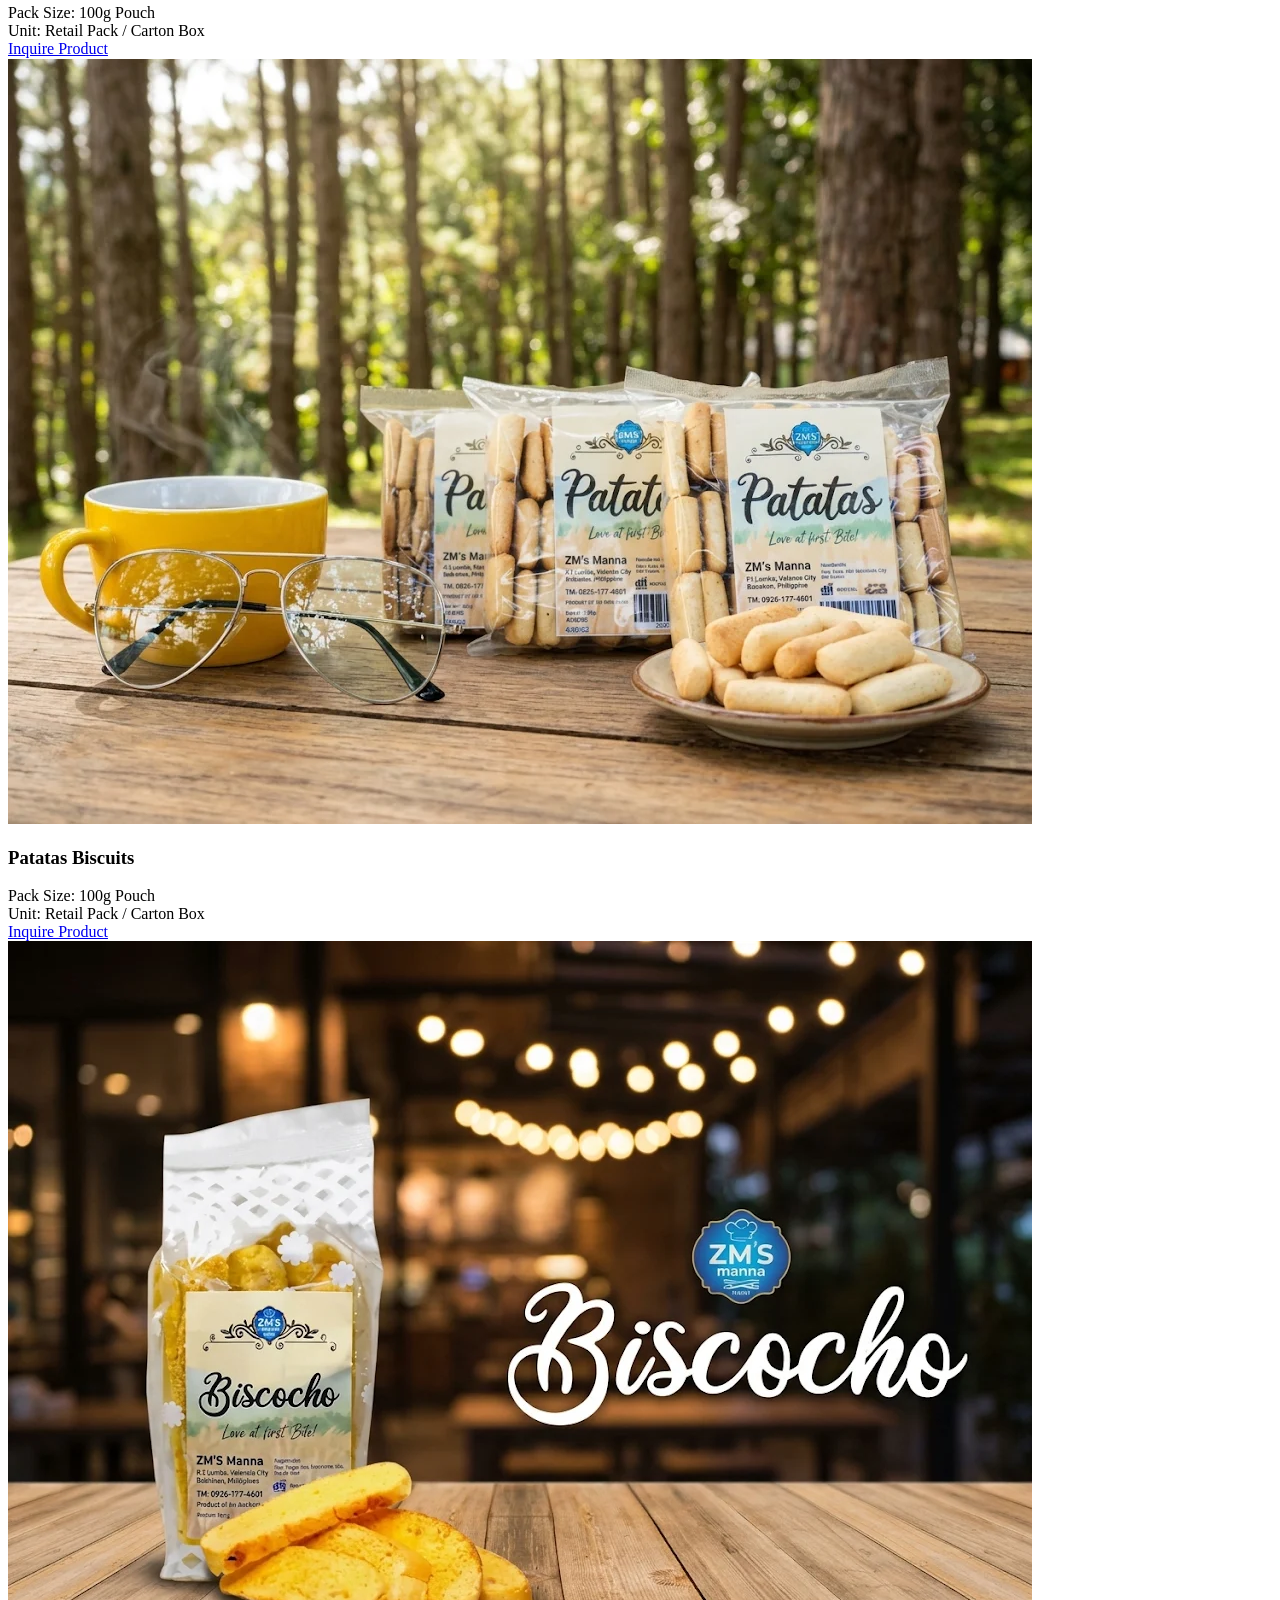
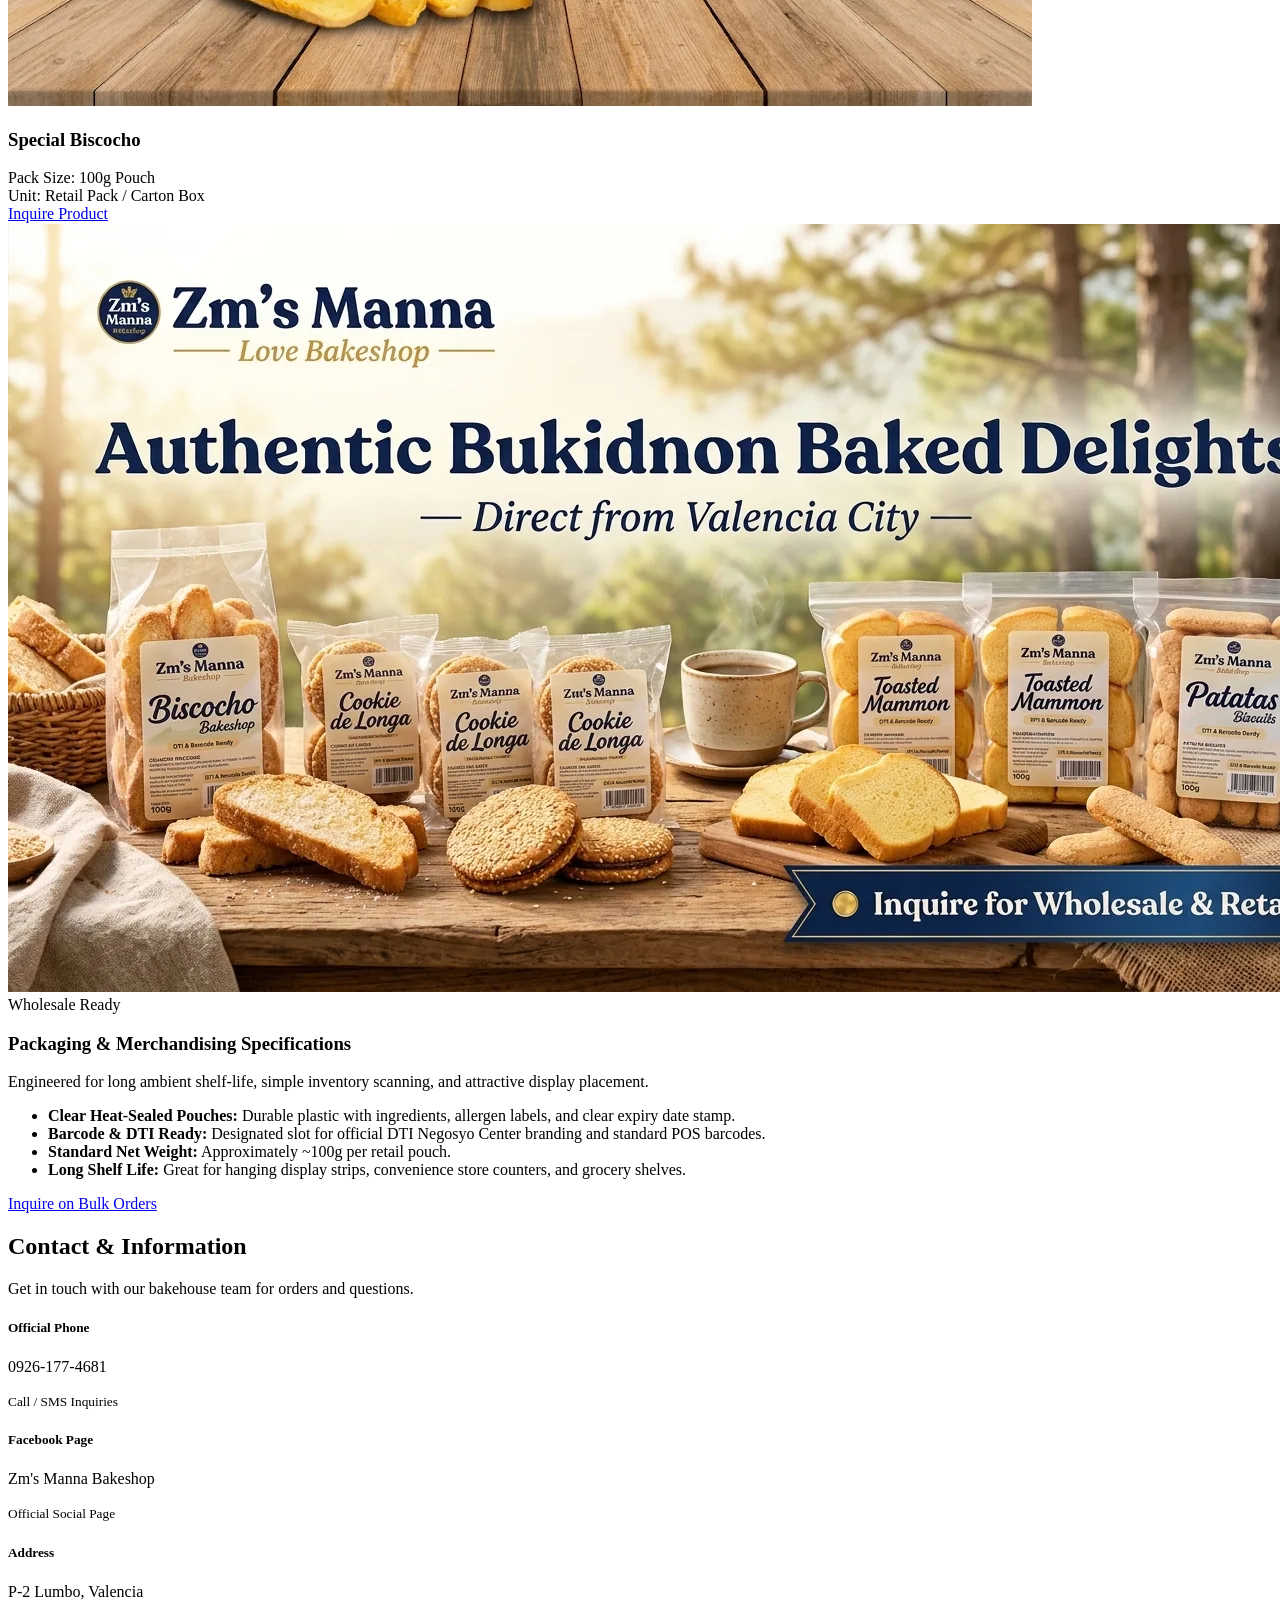
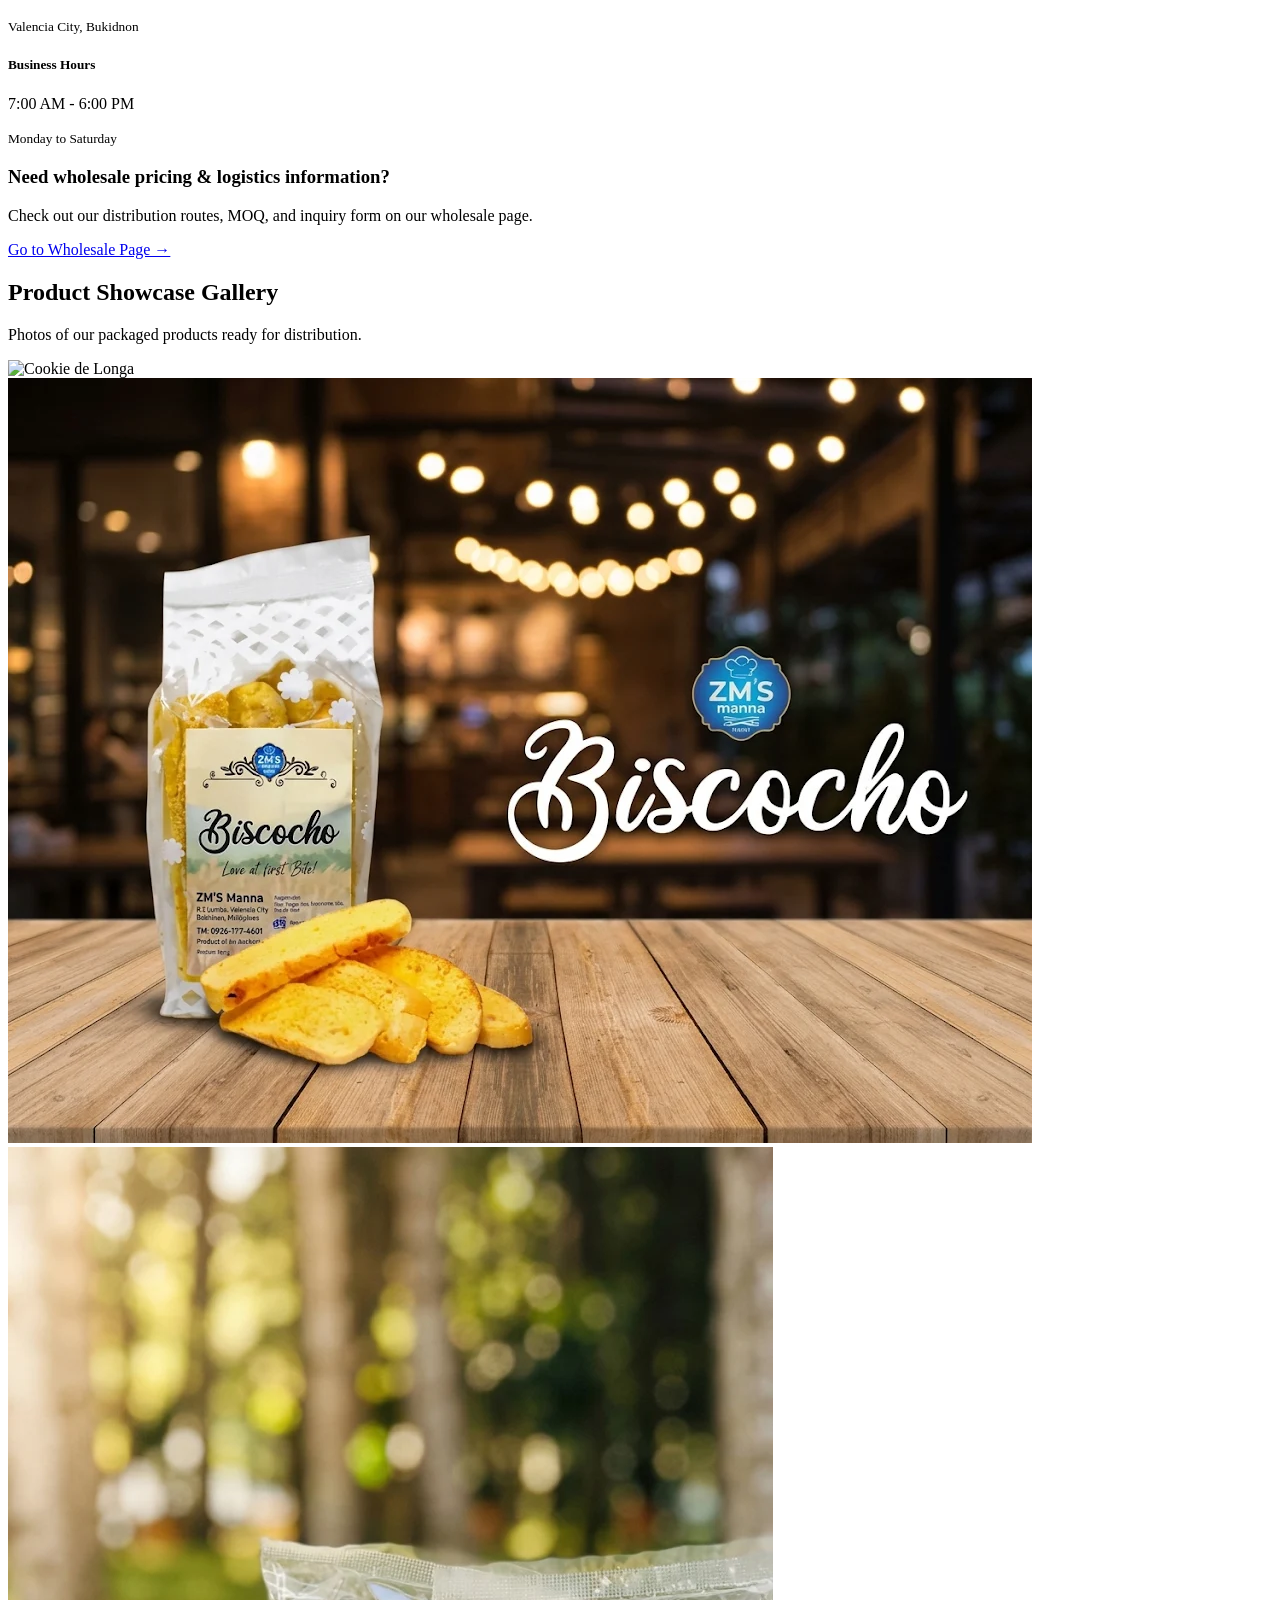
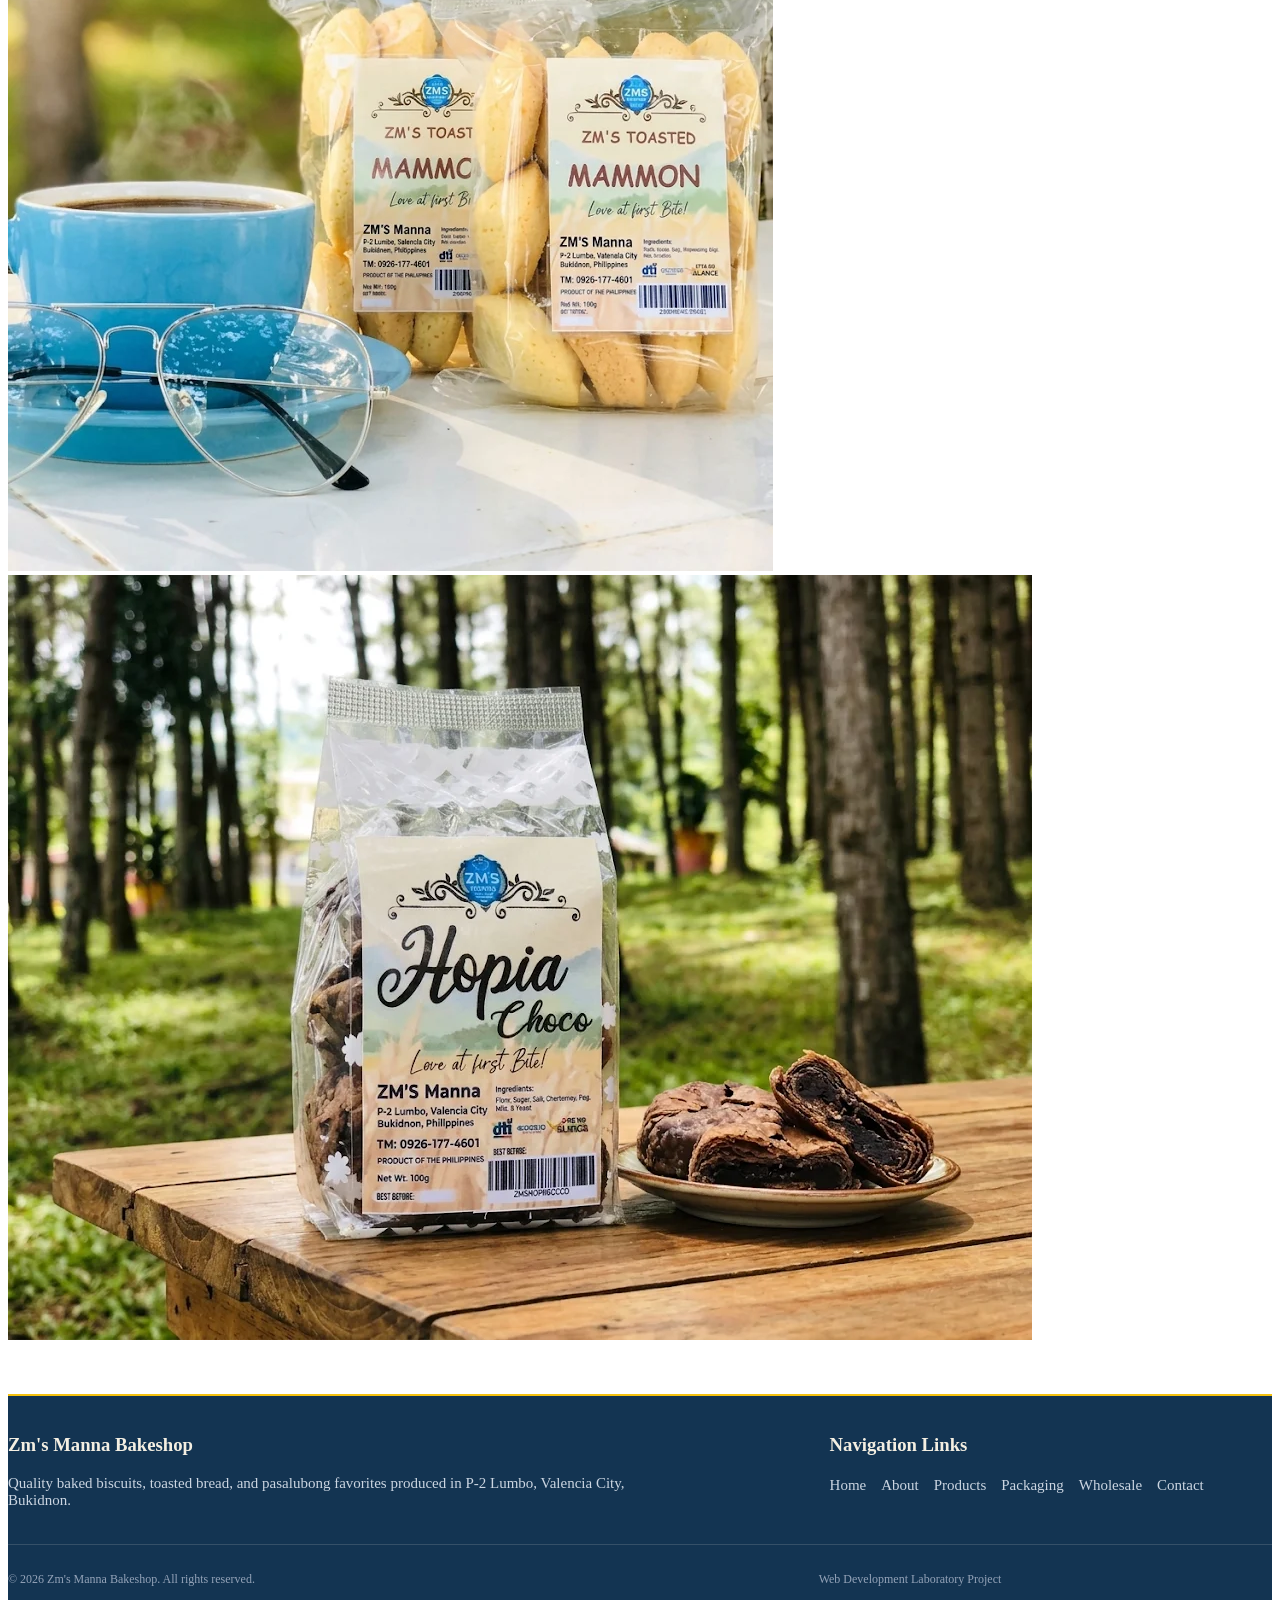
==== commit 10ab46db: "refactor" ====
--- a/index.html
+++ b/index.html
@@ -1,397 +1,422 @@
 <!DOCTYPE html>
-<html lang="en" data-theme="light">
+<html lang="en">
 <head>
-<meta charset="UTF-8">
-<meta name="viewport" content="width=device-width, initial-scale=1.0">
-<title>Zm’s Manna Bakeshop — Biscuits, Bread & Pasalubong · Valencia City, Bukidnon</title>
-<meta name="description" content="Zm’s Manna Bakeshop — small-batch biscocho, cookies, hopia and pasalubong favorites baked fresh in P-2 Lumbo, Valencia City, Bukidnon. Love at first bite.">
-<meta property="og:title" content="Zm’s Manna Bakeshop">
-<meta property="og:description" content="Small-batch biscuits, breads & pasalubong from Valencia City, Bukidnon. Love at first bite.">
-<meta property="og:type" content="website">
-<meta property="og:image" content="https://zms-manna.vercel.app/assets/wholesale.webp">
-<meta name="theme-color" content="#F8F3E8">
-<meta name="color-scheme" content="light">
-<link rel="icon" href="assets/favicon.ico" sizes="any">
-<link rel="icon" type="image/png" href="assets/favicon-32.png" sizes="32x32">
-<link rel="apple-touch-icon" href="assets/apple-touch-icon.png">
-<link rel="preconnect" href="https://fonts.googleapis.com">
-<link rel="preconnect" href="https://fonts.gstatic.com" crossorigin>
-<link href="https://fonts.googleapis.com/css2?family=Fraunces:ital,opsz,wght@0,9..144,600;0,9..144,700;1,9..144,600&family=DM+Sans:wght@400;500;700&display=swap" rel="stylesheet">
-<script>
-(function(){document.documentElement.classList.add("js");})();
-</script>
-<link rel="stylesheet" href="styles/theme.css">
-<link rel="stylesheet" href="styles/base.css">
-<link rel="stylesheet" href="styles/components.css">
-<link rel="stylesheet" href="styles/sections.css">
-<link rel="stylesheet" href="styles/responsive.css">
-<script src="app.js" defer></script>
+  <meta charset="UTF-8">
+  <meta name="viewport" content="width=device-width, initial-scale=1.0">
+  <title>Zm's Manna Bakeshop - Home</title>
+  <link rel="icon" href="assets/favicon.ico">
+
+  <!-- Simple CSS files -->
+  <link rel="stylesheet" href="style/global.css">
+  <link rel="stylesheet" href="styles/header-footer.css">
+  <link rel="stylesheet" href="styles/home.css">
+  <link rel="stylesheet" href="styles/animation.css">
+   <link rel="stylesheet" href="styles/media.css">
 </head>
 <body>
-<a class="skip-link" href="#main">Skip to content</a>
-<div class="scroll-progress" aria-hidden="true"><span id="progress-bar"></span></div>
-<div class="noise-overlay" aria-hidden="true"></div>
-
-<<<<<<< HEAD
-<!-- ============ THE HEADER — the brand pill and the menu button
-     Styled by styles/components.css ============ -->
-<header id="navbar">
-  <a class="brand" href="#home">
-    <span class="brand-logo"><img src="assets/ZmsLogo.webp" alt="" width="34" height="34"></span>
-    <span class="brand-name">Zm’s Manna<small>Bakeshop · Valencia</small></span>
-  </a>
-  <button id="menu-button" aria-label="Open menu" aria-expanded="false" aria-controls="mobile-menu">
-    <span class="menu-button-text">Menu</span>
-    <span class="menu-icon" aria-hidden="true"><span></span><span></span><span></span></span>
-  </button>
-</header>
-
-<div id="mobile-menu" aria-hidden="true">
-  <nav class="menu-links" aria-label="Main navigation">
-    <a href="#home">Home <i>01</i></a>
-    <a href="#products">Products <i>02</i></a>
-    <a href="#story">Our Story <i>03</i></a>
-    <a href="#craft">Our Craft <i>04</i></a>
-    <a href="#freshness">Freshness <i>05</i></a>
-    <a href="#order">Order <i>06</i></a>
-    <a href="#visit">Visit Us <i>07</i></a>
-  </nav>
-  <div class="menu-footer">
-    <p class="menu-footer-text">P-2 Lumbo, Valencia City, Bukidnon · Mon–Sat, 7AM–6PM</p>
-  </div>
-</div>
-
-<main id="main">
-<!-- ============ THE BANNER — the big block at the top of the page
-     Styled by styles/sections.css ============ -->
-<section class="banner" id="home">
-  <div class="banner-image">
-    <span class="fallback-text">Zm</span>
-    <picture>
-      <!-- Above the panel the banner photo is 16:9, so it uses the wide
-           crop. -->
-      <source media="(max-width:1024px)" srcset="assets/banner-wide.webp">
-      <!-- Side by side the photo cell is nearly square, so it uses the
-           square crop. -->
-      <img src="assets/banner-square.webp" alt="A pack of Zm's Manna biscocho on a dark board beside golden lights, with baked biscocho slices in front" width="680" height="680" fetchpriority="high" decoding="async">
-    </picture>
-    <span class="banner-caption">Fresh from the bakehouse · Valencia City</span>
-  </div>
-  <div class="banner-text">
-    <div class="banner-logo" data-reveal data-delay="300">
-      <img src="assets/ZmsLogo.webp" alt="Zm’s Manna Bakeshop logo" width="86" height="86">
-    </div>
-    <div class="banner-copy">
-      <span class="section-label" data-reveal>Biscuits · Bread · Pasalubong</span>
-      <h1 class="banner-title" data-reveal data-delay="80">Zm’s<br>Manna</h1>
-      <p class="banner-tagline" data-reveal data-delay="160">“Love at first bite.”</p>
-      <p class="banner-description" data-reveal data-delay="240">
-        A biscuit, bread, and pasalubong bakehouse based in <b>P-2 Lumbo, Valencia City,
-        Bukidnon</b> — baked fresh in small batches for merienda tables and pasalubong
-        counters across Mindanao.
-      </p>
-      <div class="banner-buttons" data-reveal data-delay="320">
-        <a class="btn btn-primary" href="#products">Explore the products <span class="btn-arrow">→</span></a>
-        <a class="btn btn-secondary" href="#visit">Plan your visit <span class="btn-arrow">→</span></a>
-      </div>
-    </div>
-    <div class="banner-details" data-reveal data-delay="420">
-      <div><span>Products</span><p>Otap • Cookies • Toasted Bread • Loaf Breads</p></div>
-      <div><span>Bakehouse</span><p>P-2 Lumbo, Valencia City, Bukidnon</p></div>
-      <div><span>Freshness</span><p>Sealed 100g pouches • DTI registered</p></div>
-      <div><span>Visit</span><p>Mon – Sat · 7AM – 6PM</p></div>
-=======
-<!-- ============ THE HEADER — the logo on the left, the actions on the right
-     Styled by styles/components.css ============ -->
-<header id="navbar">
-  <a class="brand" href="#home">
-    <span class="brand-logo"><img src="assets/ZmsLogo.webp" alt="" width="42" height="42"></span>
-    <span class="brand-name">Zm’s Manna<small>Bakeshop · Valencia</small></span>
-  </a>
-  <nav class="nav-links" aria-label="Main navigation">
-    <a class="nav-link" href="#products">Products</a>
-    <a class="nav-link" href="#story">Our story</a>
-    <a class="nav-link" href="#craft">How we bake</a>
-    <a class="nav-link" href="#visit">Visit</a>
-    <a class="nav-phone" href="tel:+639261774601">0926 177 4601</a>
-    <a class="btn btn-primary nav-order" href="#order">Order now</a>
-  </nav>
-</header>
-
-<main id="main">
-<!-- ============ THE BANNER — the photograph is the section
-     Styled by styles/sections.css ============ -->
-<section class="banner" id="home">
-  <div class="banner-inner">
-    <span class="section-label">P-2 Lumbo · Valencia City</span>
-    <h1 class="banner-title">Zm’s Manna</h1>
-    <span class="banner-rule"></span>
-    <p class="banner-tagline">“Love at first bite.”</p>
-    <p class="banner-description">
-      A small-batch biscuit, bread and pasalubong bakehouse in <b>P-2 Lumbo, Valencia City</b> —
-      baked fresh for merienda tables and pasalubong counters across Bukidnon.
-    </p>
-    <div class="banner-buttons">
-      <a class="btn btn-primary" href="#order">Order now <span class="btn-arrow">→</span></a>
-      <a class="btn btn-secondary" href="#products">See what we bake</a>
->>>>>>> 4dcacea4060d42f8ebc1886ae37d1a7c60e6636f
-    </div>
-  </div>
-</section>
-
-<!-- ============ THE TICKER — the strip of names that scrolls sideways
-     Styled by styles/sections.css ============ -->
-<div class="ticker" aria-hidden="true">
-  <div class="ticker-track">
-    <span class="ticker-item">Biscocho <span class="ticker-star">✦</span> Cookie de Longa <span class="ticker-star">✦</span> Toasted Mammon <span class="ticker-star">✦</span> Patatas <span class="ticker-star">✦</span> Hopia Choco <span class="ticker-star">✦</span> Otap <span class="ticker-star">✦</span> Loaf Breads <span class="ticker-star">✦</span> Pasalubong Favorites <span class="ticker-star">✦</span></span>
-    <span class="ticker-item">Biscocho <span class="ticker-star">✦</span> Cookie de Longa <span class="ticker-star">✦</span> Toasted Mammon <span class="ticker-star">✦</span> Patatas <span class="ticker-star">✦</span> Hopia Choco <span class="ticker-star">✦</span> Otap <span class="ticker-star">✦</span> Loaf Breads <span class="ticker-star">✦</span> Pasalubong Favorites <span class="ticker-star">✦</span></span>
-  </div>
-</div>
-
-<!-- ============ THE STORY — about us and the statistics
-     Styled by styles/sections.css ============ -->
-<section class="section" id="story">
-  <div class="container story-grid">
-    <div class="story-copy">
-      <span class="section-label" data-reveal>Our story</span>
-      <h2 data-reveal data-delay="80">A neighborhood bakehouse, baked with heart.</h2>
-      <p data-reveal data-delay="160">
-        Zm’s Manna Bakeshop is a local bakehouse in <b>P-2 Lumbo, Valencia City, Bukidnon</b>.
-        We bake the snacks Mindanao grew up with — twice-baked biscocho, toasted mammon,
-        hopia, and buttery cookies — in small batches, then seal them fresh the same day.
-      </p>
-      <p data-reveal data-delay="240">
-        Every pouch carries our <b>DTI-registered label</b> and a ready-to-scan barcode, so the
-        same favorites you enjoy at home are right at rest on the shelves of local stores
-        and pasalubong counters across Bukidnon.
-      </p>
-    </div>
-    <div class="stats">
-      <div class="stat" data-reveal><span class="stat-number" data-count="6">0</span><span class="stat-label">Signature product lines</span></div>
-      <div class="stat" data-reveal data-delay="90"><span class="stat-number" data-count="100" data-suffix="g">0</span><span class="stat-label">Standard sealed pouch</span></div>
-      <div class="stat" data-reveal data-delay="180"><span class="stat-number" data-count="6">0</span><span class="stat-label">Baking days a week</span></div>
-      <div class="stat" data-reveal data-delay="270"><span class="stat-number" data-count="1">0</span><span class="stat-label">Home bakehouse, Lumbo</span></div>
-    </div>
-  </div>
-</section>
-
-<<<<<<< HEAD
-<!-- ============ THE PRODUCTS — the six cards
-     Styled by styles/sections.css ============ -->
-<section class="section" id="products">
-  <div class="container">
-    <div class="section-header">
-      <span class="section-label" data-reveal>The counter</span>
-      <h2 data-reveal data-delay="80">Six small-batch favorites</h2>
-      <p class="section-subtitle" data-reveal data-delay="160">Tap any product to open its photo and read the texture, flavor notes, and pairing ideas — everything you’d want to know before your first bite.</p>
-    </div>
-    <div class="product-grid" id="product-grid"></div>
-    <noscript><p>Enable JavaScript to browse the interactive product catalog.</p></noscript>
-=======
-<!-- ============ THE COUNTER — one product at a time, stepped with the arrows
-     Styled by styles/sections.css, filled in by app.js ============ -->
-<section class="section" id="products">
-  <div class="counter-head" aria-live="polite">
-    <span class="counter-cat" id="counter-cat">Toasted specialties</span>
-    <h2 class="counter-name" id="counter-name">Biscocho</h2>
-    <p class="counter-hook" id="counter-hook">“Twice-baked bread with a glassy sugar crust.”</p>
-  </div>
-
-  <div class="counter-band" id="counter-band">
-    <span class="fallback-text" aria-hidden="true">Zm</span>
-    <img id="counter-image" src="assets/Biscocho.webp" alt="Zm’s Manna biscocho slices in a clear pouch" width="960" height="720" fetchpriority="high" decoding="async">
-    <span class="counter-pager"><b id="counter-index">01</b> / <span id="counter-total">06</span></span>
-    <button class="counter-step counter-back" id="counter-back" aria-label="Previous product">←</button>
-    <button class="counter-step counter-forward" id="counter-forward" aria-label="Next product">→</button>
-  </div>
-
-  <div class="counter-foot">
-    <p class="counter-description" id="counter-description"></p>
-    <div class="counter-facts" id="counter-facts"></div>
-    <button class="counter-more" id="counter-more">Read the full notes <span class="btn-arrow">→</span></button>
->>>>>>> 4dcacea4060d42f8ebc1886ae37d1a7c60e6636f
-  </div>
-</section>
-
-<!-- ============ THE CRAFT — how we bake, and how it is packed
-     Styled by styles/sections.css ============ -->
-<section class="section" id="craft">
-  <div class="container">
-    <div class="section-header">
-      <span class="section-label" data-reveal>How we bake</span>
-      <h2 data-reveal data-delay="80">From dough to sealed pouch</h2>
-      <p class="section-subtitle" data-reveal data-delay="160">Four steps, no shortcuts — the same routine every baking day.</p>
-    </div>
-
-    <div class="bake-poster" data-reveal>
-      <img src="assets/how-we-bake.webp" alt="Zm's Manna Bakeshop — fresh from our bakehouse, special reseller and pasalubong updates" width="1376" height="768" loading="lazy" decoding="async">
-    </div>
-
-    <div class="steps">
-      <div class="step" data-reveal><span class="step-number">01</span><h3>Mix &amp; shape</h3><p>Time-tested recipes mixed and shaped by hand in small batches — never mass-produced.</p></div>
-      <div class="step" data-reveal data-delay="100"><span class="step-number">02</span><h3>Bake low &amp; slow</h3><p>Even, golden bakes that build flavor and set the crumb before toasting.</p></div>
-      <div class="step" data-reveal data-delay="200"><span class="step-number">03</span><h3>Toast for crunch</h3><p>Biscocho and mammon go back in the oven — twice-baked for that signature crisp.</p></div>
-      <div class="step" data-reveal data-delay="300"><span class="step-number">04</span><h3>Cool &amp; seal</h3><p>Fully cooled, then heat-sealed in labeled 100g pouches the same day.</p></div>
-    </div>
-
-    <!-- the packaging half of the same section -->
-    <div class="craft-packing" id="freshness">
+
+  <!-- ==========================================
+       1. HEADER / NAVIGATION
+       ========================================== -->
+
+  <header>
+    <div class="container header-row">
+      <!-- Bakery Logo & Title -->
+      <a href="index.html" class="logo">
+        <img src="Assets\ZmsLogo.webp" alt="Zm's Logo">
+        <div class="logo-text">
+          <h2>Zm's Manna</h2>
+          <small>Bakeshop · Valencia</small>
+        </div>
+      </a>
+
+      <!-- Navigation links -->
+      <nav>
+        <ul>
+          <li><a href="index.html" class="active">Home</a></li>
+          <li><a href="#about">About</a></li>
+          <li><a href="#products">Products</a></li>
+          <li><a href="#packaging">Packaging</a></li>
+          <li><a href="wholesale.html">Wholesale</a></li>
+          <li><a href="#contact">Contact</a></li>
+        </ul>
+      </nav>
+
+      <!-- Request Button -->
+
+      <div>
+        <a href="wholesale.html#inquiry-form" class="btn btn-blue">Request Price List</a>
+      </div>
+    </div>
+    <div class="scroll-progress"></div>
+  </header>
+
+  <!-- ==========================================
+       2. WELCOME / MAIN BANNER
+       ========================================== -->
+
+  <section class="section">
+    <div class="container">
+      <div class="banner">
+        <!-- Banner Left text -->
+        <div class="banner-text">
+          <span class="tag">Fresh From Valencia City</span>
+          <h1>Local Biscuits, Bread &amp; Pasalubong from Valencia City</h1>
+          <p>
+            Zm's Manna Bakeshop provides quality baked biscuits, toasted bread, and pasalubong favorites produced in P-2 Lumbo, Valencia City, Bukidnon for individual customers and bulk wholesale buyers across Mindanao.
+          </p>
+          <div class="banner-btns">
+            <a href="wholesale.html#inquiry-form" class="btn btn-blue">Request Price List</a>
+            <a href="#products" class="btn btn-white">View Products</a>
+          </div>
+        </div>
+
+        <!-- Banner Right Image -->
+        <div class="banner-image">
+          <img src="Assets\how-we-bake.webp" alt="Fresh Bakery Products">
+        </div>
+      </div>
+    </div>
+  </section>
+
+  <!-- ==========================================
+       3. ABOUT THE BAKERY
+       ========================================== -->
+
+  <section id="about" class="section">
+    <div class="container">
       <div class="section-header">
-        <span class="section-label" data-reveal>Freshness &amp; packaging</span>
-        <h2 data-reveal data-delay="80">Made to stay crisp</h2>
-        <p class="section-subtitle" data-reveal data-delay="160">How every pouch protects the bake — from our oven to your pantry.</p>
-      </div>
-
-      <div class="feature-list">
-        <div class="feature-card" data-reveal>
-          <span class="feature-icon"><svg viewBox="0 0 24 24"><path d="M12 3l7 4v5c0 4.5-3 8-7 9-4-1-7-4.5-7-9V7z"/><path d="M9 12l2 2 4-4"/></svg></span>
-          <h3>Heat-sealed pouches</h3><p>Clear, moisture-proof packs keep biscuits crisp through transport and shelf time.</p>
-        </div>
-        <div class="feature-card" data-reveal data-delay="90">
-          <span class="feature-icon"><svg viewBox="0 0 24 24"><rect x="4" y="4" width="16" height="16" rx="2"/><path d="M8 9h8M8 13h5M8 17h8"/></svg></span>
-          <h3>Honest labels</h3><p>DTI registration, nutrition details, and a scannable barcode printed on every unit.</p>
-        </div>
-        <div class="feature-card" data-reveal data-delay="180">
-          <span class="feature-icon"><svg viewBox="0 0 24 24"><path d="M6 20h12M8 20V9a4 4 0 0 1 8 0v11"/><path d="M8 13h8"/></svg></span>
-          <h3>Uniform 100g packs</h3><p>The same convenient size across the biscuit lines — easy to grab, easy to share.</p>
-        </div>
-        <div class="feature-card" data-reveal data-delay="270">
-          <span class="feature-icon"><svg viewBox="0 0 24 24"><circle cx="12" cy="12" r="8"/><path d="M12 8v4l3 2"/></svg></span>
-          <h3>Shelf-stable crunch</h3><p>Store cool and dry, reseal after opening, and the crunch holds for weeks.</p>
-        </div>
-      </div>
-    </div>
-  </div>
-</section>
-
-<!-- ============ THE ORDER — wholesale and retail
-     Styled by styles/sections.css ============ -->
-<section class="section" id="order">
-  <div class="container">
-    <div class="order-grid">
-      <div class="order-photo" data-reveal>
-        <img src="assets/wholesale.webp" alt="Zm's Manna bakeshop — authentic Bukidnon baked delights, direct from Valencia City" width="1376" height="768" loading="lazy" decoding="async">
-      </div>
-      <div class="order-copy">
-        <span class="section-label" data-reveal>Order from us</span>
-        <h2 data-reveal data-delay="80">Wholesale & retail, baked fresh each day</h2>
-        <p data-reveal data-delay="160">
-          We supply sealed 100&nbsp;g pouches of biscocho, cookies, toasted mammon and
-          hopia to partner counters, shops and merienda tables across Valencia City
-          and the rest of Bukidnon. Every pouch is labelled, barcoded and ready to
-          resell.
-        </p>
-        <ul class="order-list" data-reveal data-delay="240">
-          <li><span><b>Pasalubong and reseller supply</b> — by the carton or by the dozen.</span></li>
-          <li><span><b>Retail and merienda orders</b> — single pouches, ready to pick up.</span></li>
-          <li><span><b>Baked the same day</b> — DTI-registered labels on every unit.</span></li>
-        </ul>
-        <div class="order-cta" data-reveal data-delay="320">
-          <a class="btn btn-primary" href="tel:+639261774601">Call 0926-177-4601 <span class="btn-arrow">→</span></a>
-          <a class="btn btn-secondary" href="#visit">Find the bakehouse</a>
-        </div>
-      </div>
-    </div>
-  </div>
-</section>
-
-<!-- ============ THE VISIT — where to find the bakehouse
-     Styled by styles/sections.css ============ -->
-<section class="section" id="visit">
-  <div class="container">
-    <div class="section-header">
-      <span class="section-label" data-reveal>Visit us</span>
-      <h2 data-reveal data-delay="80">Find the bakehouse</h2>
-      <p class="section-subtitle" data-reveal data-delay="160">Walk-ins welcome — pasalubong favorites are stocked fresh every baking day.</p>
-    </div>
-    <div class="visit-grid">
-      <div class="visit-cards">
-        <div class="visit-card" data-reveal>
-          <span class="visit-label">Address</span>
-          <span class="visit-value">P-2 Lumbo, Valencia City</span>
-          <span class="visit-detail">Bukidnon, Northern Mindanao</span>
-        </div>
-        <div class="visit-card" data-reveal data-delay="80">
-          <span class="visit-label">Hours</span>
-          <span class="visit-value">Mon – Sat · 7AM – 6PM</span>
-          <span class="visit-detail">Closed Sundays</span>
-        </div>
-        <a class="visit-card" href="tel:+639261774601" data-reveal data-delay="160">
-          <span class="visit-label">Phone</span>
-          <span class="visit-value">0926-177-4601</span>
-          <span class="visit-detail">As printed on every pouch</span>
-        </a>
-        <a class="visit-card" data-fb href="#" target="_blank" rel="noopener" data-reveal data-delay="240">
-          <span class="visit-label">Facebook</span>
-          <span class="visit-value">Zm’s Manna Bakeshop</span>
-          <span class="visit-detail">Fresh-batch updates &amp; announcements</span>
-        </a>
-      </div>
-      <div class="map-wrapper" data-reveal data-delay="120">
-        <iframe title="Map — Zm’s Manna Bakeshop, P-2 Lumbo, Valencia City, Bukidnon"
-          src="https://www.google.com/maps?q=P-2+Lumbo,+Valencia+City,+Bukidnon,+Philippines&output=embed"
-          loading="lazy" referrerpolicy="no-referrer-when-downgrade" allowfullscreen></iframe>
-      </div>
-    </div>
-    <p class="visit-note" data-reveal><b>✦</b> Look for the clear pouches with the Zm’s Manna label at partner counters around Valencia City.</p>
-  </div>
-</section>
-
-</main>
-
-<!-- ============ THE FOOTER — links and the back-to-top button
-     Styled by styles/components.css ============ -->
-<footer class="footer">
-  <div class="container">
-    <h2 class="screen-reader-only">Contact and links</h2>
-    <div class="footer-grid">
-      <div class="footer-brand">
-        <a class="brand" href="#home"><span class="brand-logo"><img src="assets/ZmsLogo.webp" alt="" width="42" height="42" loading="lazy"></span><span class="brand-name">Zm’s Manna<small>Bakeshop · Valencia</small></span></a>
-        <p>Small-batch biscuits, breads, and pasalubong favorites from Valencia City, Bukidnon. Love at first bite.</p>
-      </div>
-      <div class="footer-column">
-        <h3>Explore</h3>
-        <a href="#products">Products</a>
-        <a href="#story">Our Story</a>
-        <a href="#craft">Our Craft</a>
-        <a href="#freshness">Freshness</a>
-        <a href="#order">Order</a>
-      </div>
-      <div class="footer-column">
-        <h3>Visit</h3>
-        <span>P-2 Lumbo, Valencia City, Bukidnon</span>
-        <span>Mon – Sat · 7AM – 6PM</span>
-        <a href="tel:+639261774601">0926-177-4601</a>
-        <a data-fb href="#" target="_blank" rel="noopener">Facebook Page</a>
-      </div>
-    </div>
-    <div class="footer-bottom">
-      <span>© <span id="year"></span> Zm’s Manna Bakeshop · DTI registered</span>
-      <span>Baked with love in Mindanao <i class="footer-star" aria-hidden="true">✦</i></span>
-    </div>
-  </div>
-</footer>
-
-<button id="back-to-top" aria-label="Back to top">↑</button>
-
-<!-- ============ THE PRODUCT POPUP — filled in by app.js
-     Styled by styles/components.css ============ -->
-<div class="modal" id="product-modal" role="dialog" aria-modal="true" aria-labelledby="modal-title" aria-hidden="true">
-  <div class="modal-box">
-    <button class="modal-close" aria-label="Close details">✕</button>
-    <div class="modal-media"></div>
-    <div class="modal-info"></div>
-  </div>
-</div>
-
-<!-- ============ THE PHOTO VIEWER — filled in by app.js
-     Styled by styles/components.css ============ -->
-<div class="photo-viewer" id="photo-viewer" role="dialog" aria-modal="true" aria-label="Photo viewer" aria-hidden="true">
-  <button class="photo-close" aria-label="Close photo viewer">✕</button>
-  <button class="photo-prev" aria-label="Previous photo">←</button>
-  <div class="photo-frame"><img class="photo-image" alt=""></div>
-  <button class="photo-next" aria-label="Next photo">→</button>
-  <div class="photo-bar"><span class="photo-caption"></span><span class="photo-counter"></span></div>
-</div>
+        <h2 class="section-title">About Zm's Manna Bakeshop</h2>
+        <p class="section-desc">Our bakery story, facility, and location in Valencia City.</p>
+      </div>
+
+      <div class="row">
+        <!-- Overview -->
+        <div class="col-2">
+          <div class="box">
+            <span class="tag">Bakery Overview</span>
+            <p class="about-desc">
+              Located in P-2 Lumbo, Valencia City, Bukidnon, Zm's Manna Bakeshop is a dedicated local producer of traditional toasted breads, cookies, otap, and pasalubong bakery items.
+            </p>
+            <p class="about-desc">
+              We serve walk-in customers, mini marts, supermarkets, and local resellers across Bukidnon with freshly baked products.
+            </p>
+            <div class="about-photo">
+              <img src="Assets\promotion-wide.webp" alt="Bakery Production">
+            </div>
+          </div>
+        </div>
+
+        <!-- Location & Directions -->
+        <div class="col-2">
+          <div class="box">
+            <span class="tag">Facility Address</span>
+            <h3 style="color: #0b2746; margin-bottom: 8px;">P-2 Lumbo, Valencia City, Bukidnon</h3>
+            <p class="about-desc">Convenient direct access for transport vans, distributor pickups, and regional logistics couriers.</p>
+
+            <div class="map-box">
+              <h4>&#128506; Location Directions</h4>
+              <p>Along Lumbo primary bypass arterial road, Valencia City, Bukidnon.</p>
+              <p style="margin-top: 8px; color: #888888;">(Open for walk-ins &amp; scheduled pickups)</p>
+            </div>
+          </div>
+        </div>
+      </div>
+    </div>
+  </section>
+
+  <!-- ==========================================
+       4. ORDER OPTIONS (PATHWAYS)
+       ========================================== -->
+
+  <section class="section">
+    <div class="container">
+      <div class="section-header">
+        <h2 class="section-title">Wholesale &amp; Retail Pathways</h2>
+        <p class="section-desc">Targeted ordering pipelines and commercial arrangements tailored by purchasing volume.</p>
+      </div>
+
+      <div class="row">
+        <!-- Option 1 -->
+        <div class="col-3">
+          <div class="box">
+            <span class="step-badge">STEP 01</span>
+            <h3 class="pathway-title">Individual Customers &amp; Walk-ins</h3>
+            <p class="pathway-desc">Direct retail purchases, travel-ready pasalubong multi-packs, and walk-in counter pickups directly from our primary bakehouse in Lumbo, Valencia City.</p>
+            <a href="#products" class="btn btn-white btn-block">Explore Catalog</a>
+          </div>
+        </div>
+
+        <!-- Option 2 -->
+        <div class="col-3">
+          <div class="box">
+            <span class="step-badge">STEP 02</span>
+            <h3 class="pathway-title">Stores &amp; Mini Marts</h3>
+            <p class="pathway-desc">Pre-sealed reseller packs optimized for fast shelf-turnover. Starter inventory bundles, predictable replenishment cycles, and regional courier dispatch.</p>
+            <a href="wholesale.html#inquiry-form" class="btn btn-white btn-block">Reseller Inquiries</a>
+          </div>
+        </div>
+
+        <!-- Option 3 -->
+        <div class="col-3">
+          <div class="box">
+            <span class="step-badge">STEP 03</span>
+            <h3 class="pathway-title">Pharmacies, Malls &amp; Corporate</h3>
+            <p class="pathway-desc">Institutional wholesale volume supply contracts, barcoded packaged dry-goods, regional delivery routing, and formal recurring distribution across Mindanao.</p>
+            <a href="wholesale.html#inquiry-form" class="btn btn-blue btn-block">Request Bulk List</a>
+          </div>
+        </div>
+      </div>
+    </div>
+  </section>
+
+  <!-- ==========================================
+       5. PRODUCT CATALOG
+       ========================================== -->
+
+  <section id="products" class="section">
+    <div class="container">
+      <div class="section-header">
+        <h2 class="section-title">Product Catalog</h2>
+        <p class="section-desc">Fresh baked pasalubong items packed in convenient retail pouches.</p>
+      </div>
+
+      <div class="row">
+        <!-- Product 1 -->
+        <div class="col-3">
+          <div class="box product-box">
+            <div class="product-img">
+              <img src="Assets\Cookie-de-longga.jpeg" alt="Cookie de Longa">
+            </div>
+            <h3 class="product-name">Cookie de Longa</h3>
+            <div class="product-info">Pack Size: 100g Pouch</div>
+            <div class="product-info">Unit: Retail Pack / Carton Box</div>
+            <a href="wholesale.html#inquiry-form" class="btn btn-white btn-block">Inquire Product</a>
+          </div>
+        </div>
+
+        <!-- Product 2 -->
+        <div class="col-3">
+          <div class="box product-box">
+            <div class="product-img">
+              <img src="assets/Biscocho2.webp" alt="Toasted Biscocho">
+            </div>
+            <h3 class="product-name">Toasted Biscocho</h3>
+            <div class="product-info">Pack Size: 100g Pouch</div>
+            <div class="product-info">Unit: Retail Pack / Carton Box</div>
+            <a href="wholesale.html#inquiry-form" class="btn btn-white btn-block">Inquire Product</a>
+          </div>
+        </div>
+
+        <!-- Product 3 -->
+        <div class="col-3">
+          <div class="box product-box">
+            <div class="product-img">
+              <img src="assets/Mammon.webp" alt="Toasted Mammon">
+            </div>
+            <h3 class="product-name">Toasted Mammon</h3>
+            <div class="product-info">Pack Size: 100g Pouch</div>
+            <div class="product-info">Unit: Retail Pack / Carton Box</div>
+            <a href="wholesale.html#inquiry-form" class="btn btn-white btn-block">Inquire Product</a>
+          </div>
+        </div>
+
+        <!-- Product 4 -->
+        <div class="col-3">
+          <div class="box product-box">
+            <div class="product-img">
+              <img src="assets/Hopia.webp" alt="Hopia Choco">
+            </div>
+            <h3 class="product-name">Hopia Choco</h3>
+            <div class="product-info">Pack Size: 100g Pouch</div>
+            <div class="product-info">Unit: Retail Pack / Carton Box</div>
+            <a href="wholesale.html#inquiry-form" class="btn btn-white btn-block">Inquire Product</a>
+          </div>
+        </div>
+
+        <!-- Product 5 -->
+        <div class="col-3">
+          <div class="box product-box">
+            <div class="product-img">
+              <img src="assets/Patatas.webp" alt="Patatas Biscuits">
+            </div>
+            <h3 class="product-name">Patatas Biscuits</h3>
+            <div class="product-info">Pack Size: 100g Pouch</div>
+            <div class="product-info">Unit: Retail Pack / Carton Box</div>
+            <a href="wholesale.html#inquiry-form" class="btn btn-white btn-block">Inquire Product</a>
+          </div>
+        </div>
+
+        <!-- Product 6 -->
+        <div class="col-3">
+          <div class="box product-box">
+            <div class="product-img">
+              <img src="assets/Biscocho.webp" alt="Special Biscocho Nice">
+            </div>
+            <h3 class="product-name">Special Biscocho</h3>
+            <div class="product-info">Pack Size: 100g Pouch</div>
+            <div class="product-info">Unit: Retail Pack / Carton Box</div>
+            <a href="wholesale.html#inquiry-form" class="btn btn-white btn-block">Inquire Product</a>
+          </div>
+        </div>
+      </div>
+    </div>
+  </section>
+
+  <!-- ==========================================
+       6. PACKAGING SPECIFICATIONS
+       ========================================== -->
+
+  <section id="packaging" class="section">
+    <div class="container">
+      <div class="box packaging-box">
+        <div class="packaging-photo">
+          <img src="assets/ad.webp" alt="Packaging Display">
+        </div>
+
+        <div class="packaging-details">
+          <span class="tag">Wholesale Ready</span>
+          <h3>Packaging &amp; Merchandising Specifications</h3>
+          <p>Engineered for long ambient shelf-life, simple inventory scanning, and attractive display placement.</p>
+
+          <ul class="packaging-list">
+            <li><strong>Clear Heat-Sealed Pouches:</strong> Durable plastic with ingredients, allergen labels, and clear expiry date stamp.</li>
+            <li><strong>Barcode &amp; DTI Ready:</strong> Designated slot for official DTI Negosyo Center branding and standard POS barcodes.</li>
+            <li><strong>Standard Net Weight:</strong> Approximately ~100g per retail pouch.</li>
+            <li><strong>Long Shelf Life:</strong> Great for hanging display strips, convenience store counters, and grocery shelves.</li>
+          </ul>
+
+          <a href="wholesale.html#inquiry-form" class="btn btn-blue">Inquire on Bulk Orders</a>
+        </div>
+      </div>
+    </div>
+  </section>
+
+  <!-- ==========================================
+       7. CONTACT INFORMATION
+       ========================================== -->
+
+  <section id="contact" class="section">
+    <div class="container">
+      <div class="section-header">
+        <h2 class="section-title">Contact &amp; Information</h2>
+        <p class="section-desc">Get in touch with our bakehouse team for orders and questions.</p>
+      </div>
+
+      <div class="row">
+        <div class="col-4">
+          <div class="box contact-item">
+            <h5>Official Phone</h5>
+            <p>0926-177-4681</p>
+            <small>Call / SMS Inquiries</small>
+          </div>
+        </div>
+
+        <div class="col-4">
+          <div class="box contact-item">
+            <h5>Facebook Page</h5>
+            <p>Zm's Manna Bakeshop</p>
+            <small>Official Social Page</small>
+          </div>
+        </div>
+
+        <div class="col-4">
+          <div class="box contact-item">
+            <h5>Address</h5>
+            <p>P-2 Lumbo, Valencia</p>
+            <small>Valencia City, Bukidnon</small>
+          </div>
+        </div>
+
+        <div class="col-4">
+          <div class="box contact-item">
+            <h5>Business Hours</h5>
+            <p>7:00 AM - 6:00 PM</p>
+            <small>Monday to Saturday</small>
+          </div>
+        </div>
+      </div>
+
+      <!-- Quick Link to Wholesale -->
+      <div class="box cta-box">
+        <div>
+          <h3>Need wholesale pricing &amp; logistics information?</h3>
+          <p>Check out our distribution routes, MOQ, and inquiry form on our wholesale page.</p>
+        </div>
+        <a href="wholesale.html" class="btn btn-blue">Go to Wholesale Page &rarr;</a>
+      </div>
+    </div>
+  </section>
+
+  <!-- ==========================================
+       8. PHOTO GALLERY
+       ========================================== -->
+
+  <section class="section">
+    <div class="container">
+      <div class="section-header">
+        <h2 class="section-title">Product Showcase Gallery</h2>
+        <p class="section-desc">Photos of our packaged products ready for distribution.</p>
+      </div>
+
+      <div class="row">
+        <div class="col-4">
+          <div class="gallery-img">
+            <img src="Assets\Cookie-de-longga.jpeg" alt="Cookie de Longa">
+          </div>
+        </div>
+        <div class="col-4">
+          <div class="gallery-img">
+            <img src="assets/Biscocho.webp" alt="Biscocho">
+          </div>
+        </div>
+        <div class="col-4">
+          <div class="gallery-img">
+            <img src="assets/Mammon.webp" alt="Mammon">
+          </div>
+        </div>
+        <div class="col-4">
+          <div class="gallery-img">
+            <img src="assets/Hopia.webp" alt="Hopia">
+          </div>
+        </div>
+      </div>
+    </div>
+  </section>
+
+  <!-- ==========================================
+       9. FOOTER
+       ========================================== -->
+
+  <footer>
+    <div class="container">
+      <div class="footer-top">
+        <div class="footer-info">
+          <h3>Zm's Manna Bakeshop</h3>
+          <p>
+            Quality baked biscuits, toasted bread, and pasalubong favorites produced in P-2 Lumbo, Valencia City, Bukidnon.
+          </p>
+        </div>
+
+        <div class="footer-links">
+          <h3>Navigation Links</h3>
+          <ul>
+            <li><a href="index.html">Home</a></li>
+            <li><a href="#about">About</a></li>
+            <li><a href="#products">Products</a></li>
+            <li><a href="#packaging">Packaging</a></li>
+            <li><a href="wholesale.html">Wholesale</a></li>
+            <li><a href="#contact">Contact</a></li>
+          </ul>
+        </div>
+      </div>
+
+      <div class="footer-bottom">
+        <p>&copy; 2026 Zm's Manna Bakeshop. All rights reserved.</p>
+        <p>Web Development Laboratory Project</p>
+      </div>
+    </div>
+  </footer>
+
 </body>
 </html>
--- a/styles/header-footer.css
+++ b/styles/header-footer.css
@@ -0,0 +1,195 @@
+/* ==========================================
+   HEADER / NAVIGATION STYLES
+   ========================================== */
+
+header {
+  background-color: #133452;
+  border-bottom: 1px solid #F4C10F;
+  position: sticky;
+  top: 0;
+  z-index: 1000;
+  width: 100%;
+}
+
+.header-row {
+  display: flex;
+  align-items: center;
+  justify-content: space-between;
+  gap: 12px 16px;
+  padding-block: 12px;
+}
+
+/* Logo & Title Styling */
+
+.logo {
+  display: flex;
+  align-items: center;
+  text-decoration: none;
+  gap: 10px;
+}
+
+.logo img {
+  height: 50px;
+  width: auto;
+  border-radius: 50%;
+}
+
+.logo-text h2 {
+  font-size: 1.67rem;
+  color: #F4EFE2;
+  margin: 0;
+  font-weight: 700;
+  line-height: 1.2;
+}
+
+.logo-text small {
+  font-size: 0.75rem;
+  font-weight: 600;
+  color: #cbd5e1;
+}
+
+/* Navigation Links */
+
+nav ul {
+  list-style: none;
+  display: flex;
+  gap: 24px;
+  margin: 0;
+  padding: 0;
+  align-items: center;
+}
+
+nav ul li a {
+  text-decoration: none;
+  color: #F4EFE2;
+  font-size: 1rem;
+  font-weight: 600;
+  transition: color 0.2s ease;
+  padding-bottom: 4px;
+  position: relative;
+  padding-bottom: 6px;
+  transition: color 0.2s ease;
+}
+
+nav ul li a::after {
+  content: '';
+  position: absolute;
+  width: 0;
+  height: 2px;
+  bottom: 0;
+  left: 50%;
+  background-color: #F4C10F;
+  transition: width 0.3s ease, left 0.3s ease;
+}
+
+nav ul li a:hover::after {
+  width: 100%;
+  left: 0;
+}
+
+nav ul li a:hover {
+  color: #F4C10F;
+  border-bottom: none;
+}
+
+/* Request Price List Button */
+
+header .btn-blue {
+  background-color: #F4C10F;
+  color: #133452;
+  box-shadow: 0 4px 14px rgba(244, 193, 15, 0.25);
+}
+
+header .btn-blue:hover {
+  background-color: #dcb00d;
+  color: #133452;
+  transform: translateY(-2px);
+}
+
+/* --- FOOTER --- */
+
+footer {
+  background-color: #133452;
+  border-top: 2px solid #F4C10F;
+  padding: 20px 0;
+  margin-top: 50px;
+}
+
+.footer-top {
+  display: flex;
+  align-items: flex-start;
+  flex-wrap: wrap;
+  gap: 15%;
+  padding-bottom: 20px;
+  border-bottom: 1px solid rgba(244, 239, 226, 0.15);
+}
+
+.footer-info {
+  max-width: 50%;
+}
+
+.footer-info h3 {
+font-weight: 700;
+  color: #F4EFE2;
+}
+
+.footer-info p {
+  font-size: 15px;
+  color: #cbd5e1;
+  margin-top: 10px;
+}
+
+.footer-links h3 {
+  font-weight: 700;
+  color: #F4EFE2; 
+  margin-bottom: 20px;
+}
+
+.footer-links ul {
+  list-style: none;
+  display: flex;
+  gap: 15px;
+  flex-wrap: wrap;
+  padding: 0;
+  margin: 0;
+}
+
+.footer-links a {
+  font-size: 15px;
+  color: #cbd5e1;
+  text-decoration: none;
+  position: relative;
+  padding-bottom: 4px;
+  transition: color 0.2s ease;
+}
+
+.footer-links a::after {
+  content: '';
+  position: absolute;
+  width: 0;
+  height: 2px;
+  bottom: 0;
+  left: 50%;
+  background-color: #F4C10F;
+  transition: width 0.3s ease, left 0.3s ease;
+}
+
+.footer-links a:hover::after {
+  width: 100%;
+  left: 0;
+}
+
+.footer-links a:hover {
+  color: #F4C10F;
+  text-decoration: none;
+}
+
+.footer-bottom {
+  display: flex;
+  align-items: flex-start;
+  gap: 44.6%;
+  flex-wrap: wrap;
+  padding-top: 15px;
+  font-size: 12px;
+  color: #94a3b8;
+}
--- a/styles/home.css
+++ b/styles/home.css
@@ -0,0 +1,73 @@
+/* ==========================================
+   HOME.CSS - Homepage specific styles 
+   ========================================== */
+
+.section:first-of-type {
+  padding: calc(var(--section-space) * 0.6) 0 var(--section-space) 0;
+  background: #133452;
+  color: #F4EFE2;
+  border-bottom: 2px solid #F4C10F;
+}
+
+.banner {
+  min-height: 80vh;
+  display: grid;
+  grid-template-columns: 1.15fr 1.85fr;
+  align-items: center;
+  gap: clamp(24px, 4vw, 48px);
+}
+
+.banner-text h1 {
+  font-family: 'Fraunces', Georgia, serif;
+  font-variation-settings: "SOFT" 100, "WONK" 1;
+  font-size: clamp(2.1rem, 1.2rem + 3vw, 3.35rem);
+  font-weight: 800;
+  color: #F4EFE2;
+  line-height: 1.12;
+  margin: 0 0 20px 0;
+  letter-spacing: -0.5px;
+}
+
+.banner-text p {
+  font-size: 1.05rem;
+  color: #CBD5E1;
+  margin: 0 0 32px 0;
+  max-width: 540px;
+}
+
+.banner-btns {
+  display: flex;
+  flex-wrap: wrap;
+  gap: 16px;
+}
+
+.banner-image img {
+  width: 100%;
+  height: auto;
+  max-height: 810px;
+  object-fit: cover;
+  padding: 6px;
+  background: linear-gradient(135deg, rgba(244, 239, 226, 0.15) 40%, #FFA726 60%);
+  box-sizing: border-box;
+  box-shadow: 0 20px 40px rgba(0, 0, 0, 0.3);
+}
+
+.section:first-of-type .tag {
+  color: #F4C10F;
+}
+
+.section:first-of-type .tag::before,
+.section:first-of-type .tag::after {
+  background-color: #F4C10F;
+}
+
+.section:first-of-type .btn-white {
+  background-color: transparent;
+  color: #F4EFE2;
+  border-color: #F4EFE2;
+}
+
+.section:first-of-type .btn-white:hover {
+  background-color: #F4EFE2;
+  color: #133452;
+}
--- a/styles/animation.css
+++ b/styles/animation.css
@@ -0,0 +1,53 @@
+.scroll-progress {
+  position: absolute;
+  bottom: 0;
+  left: 0;
+  width: 100%;
+  height: 2px;
+  background: linear-gradient(90deg, #133452, #FFA726, #FFA726);
+  transform-origin: left;
+  animation: growProgress linear;
+  animation-timeline: scroll();
+}
+
+@keyframes growProgress {
+  from {
+    transform: scaleX(0);
+  }
+  to {
+    transform: scaleX(1);
+  }
+}
+
+@keyframes scrollFadeIn {
+  from {
+    opacity: 0;
+    transform: translateY(32px) scale(0.72);
+  }
+  to {
+    opacity: 1;
+    transform: translateY(0) scale(1);
+  }
+}
+
+.section-header,
+.box,
+.gallery-img,
+.banner-text,
+.banner-image {
+  opacity: 1; /* Fallback for browsers without timeline support */
+  transform: translateY(0);
+}
+
+@supports (animation-timeline: view()) {
+  .section-header,
+  .box,
+  .gallery-img,
+  .banner-text,
+  .banner-image {
+    animation: scrollFadeIn linear both;
+    animation-timeline: view();
+    animation-range: entry 0% cover 30%;
+    will-change: opacity, transform;
+  }
+}
--- a/styles/media.css
+++ b/styles/media.css
@@ -0,0 +1,83 @@
+/* =========================
+   RESPONSIVE MEDIA QUERIES 
+   ========================= */
+
+/* Laptops & tablets (1024px and narrower) */
+@media (max-width: 1024px) {
+  :root {
+    --gutter: 20px;
+    --section-space: 60px;
+    --section-head-gap: 40px;
+    --box-pad: 26px;
+    --box-pad-lg: 32px;
+  }
+}
+
+/* Tablets (992px and narrower): the hero stacks into one column.
+   This lives here (not in global.css) because it must load AFTER home.css.
+   The nav row is hidden here too: logo + 6 links + button need ~950px. */
+@media (max-width: 992px) {
+  .banner {
+    grid-template-columns: 1fr;
+    min-height: 0;
+  }
+
+  nav {
+    display: none;
+  }
+}
+
+/* Phones & small tablets (768px and narrower) */
+@media (max-width: 768px) {
+  :root {
+    --gutter: 16px;
+    --section-space: 48px;
+    --section-head-gap: 32px;
+    --grid-gap: 16px;
+    --box-pad: 22px;
+    --box-pad-lg: 22px;
+  }
+
+  .footer-info {
+    max-width: 100%;
+  }
+}
+
+/* Small phones (480px and narrower) */
+@media (max-width: 480px) {
+  :root {
+    --section-space: 40px;
+    --box-pad: 18px;
+    --box-pad-lg: 18px;
+    --header-h: 68px;
+  }
+
+  .logo-text small {
+    display: none;
+  }
+
+  header .btn {
+    padding: 9px 14px;
+    font-size: 0.8rem;
+  }
+}
+
+/* Very small phones (360px and narrower): keep logo + button on one row */
+@media (max-width: 360px) {
+  .logo img {
+    height: 34px;
+  }
+
+  .logo {
+    gap: 8px;
+  }
+
+  .logo-text h2 {
+    font-size: 1rem;
+  }
+
+  header .btn {
+    padding: 8px 10px;
+    font-size: 0.72rem;
+  }
+}
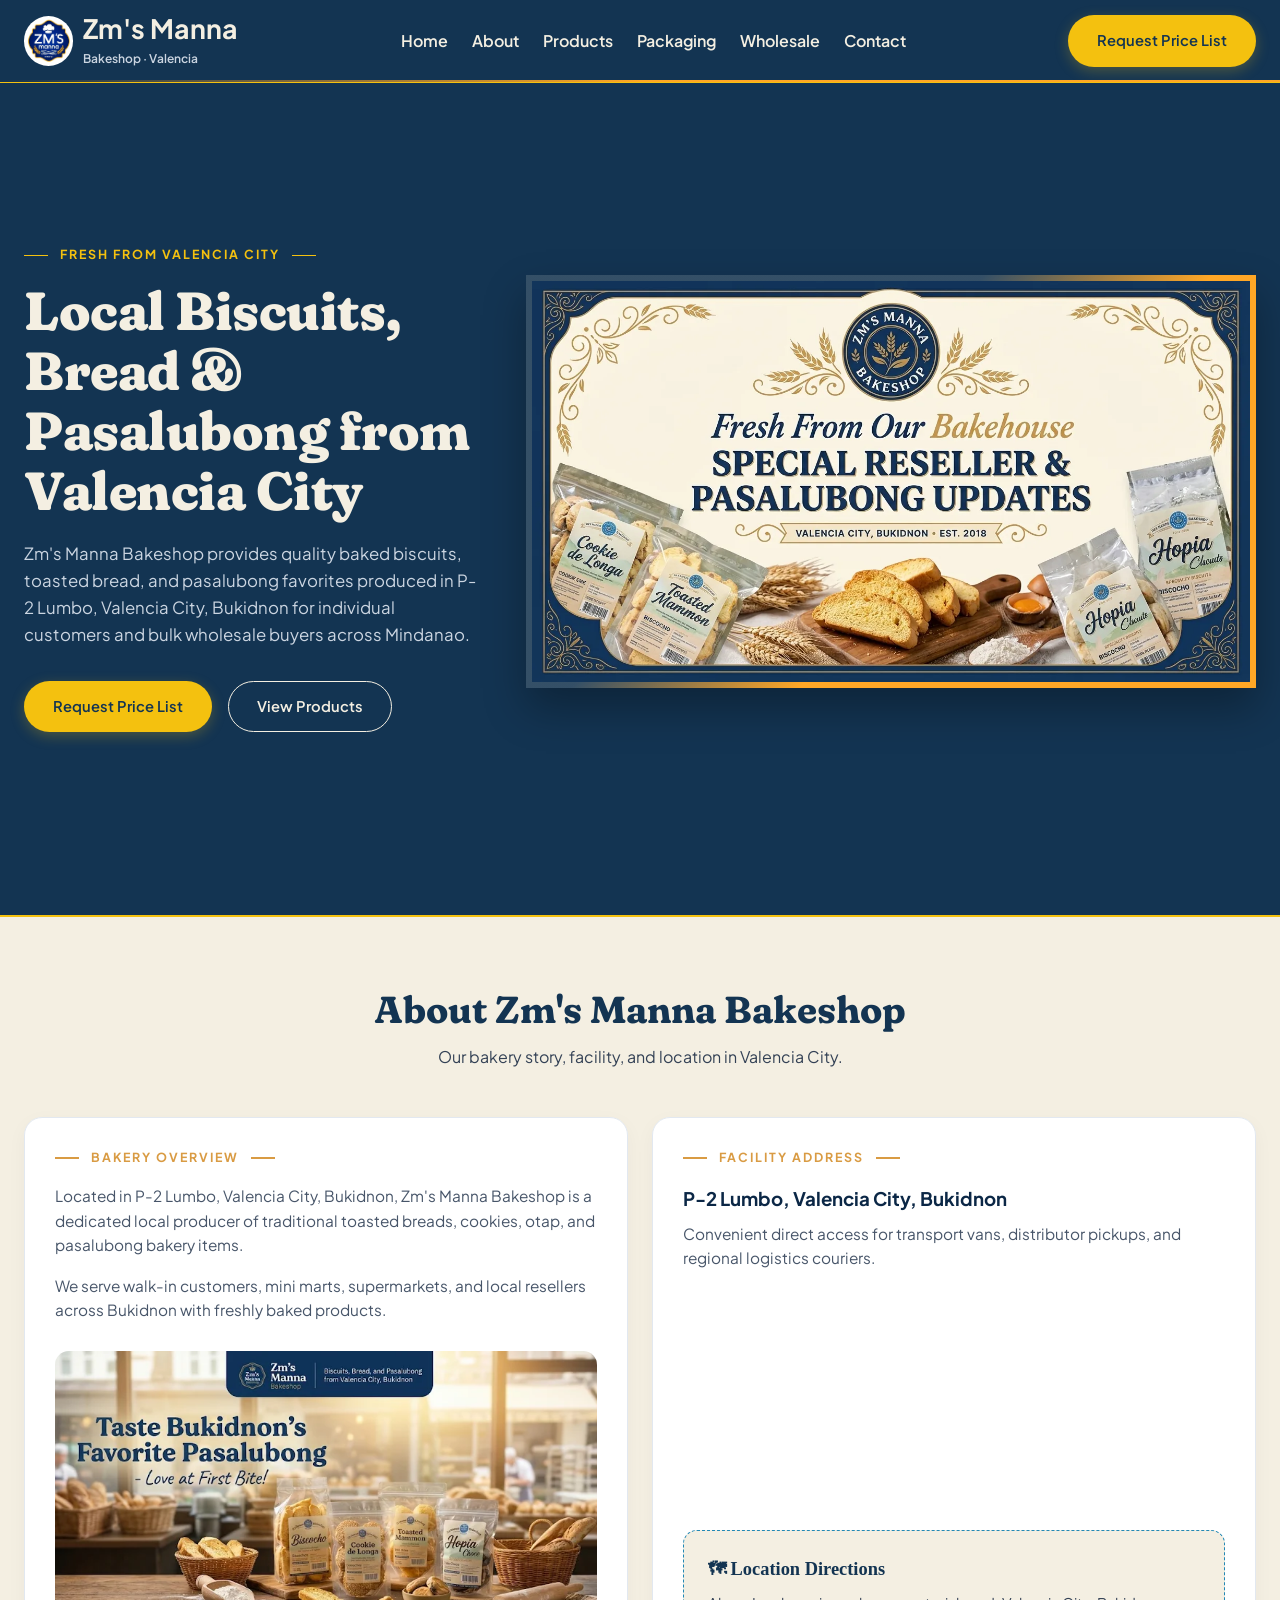
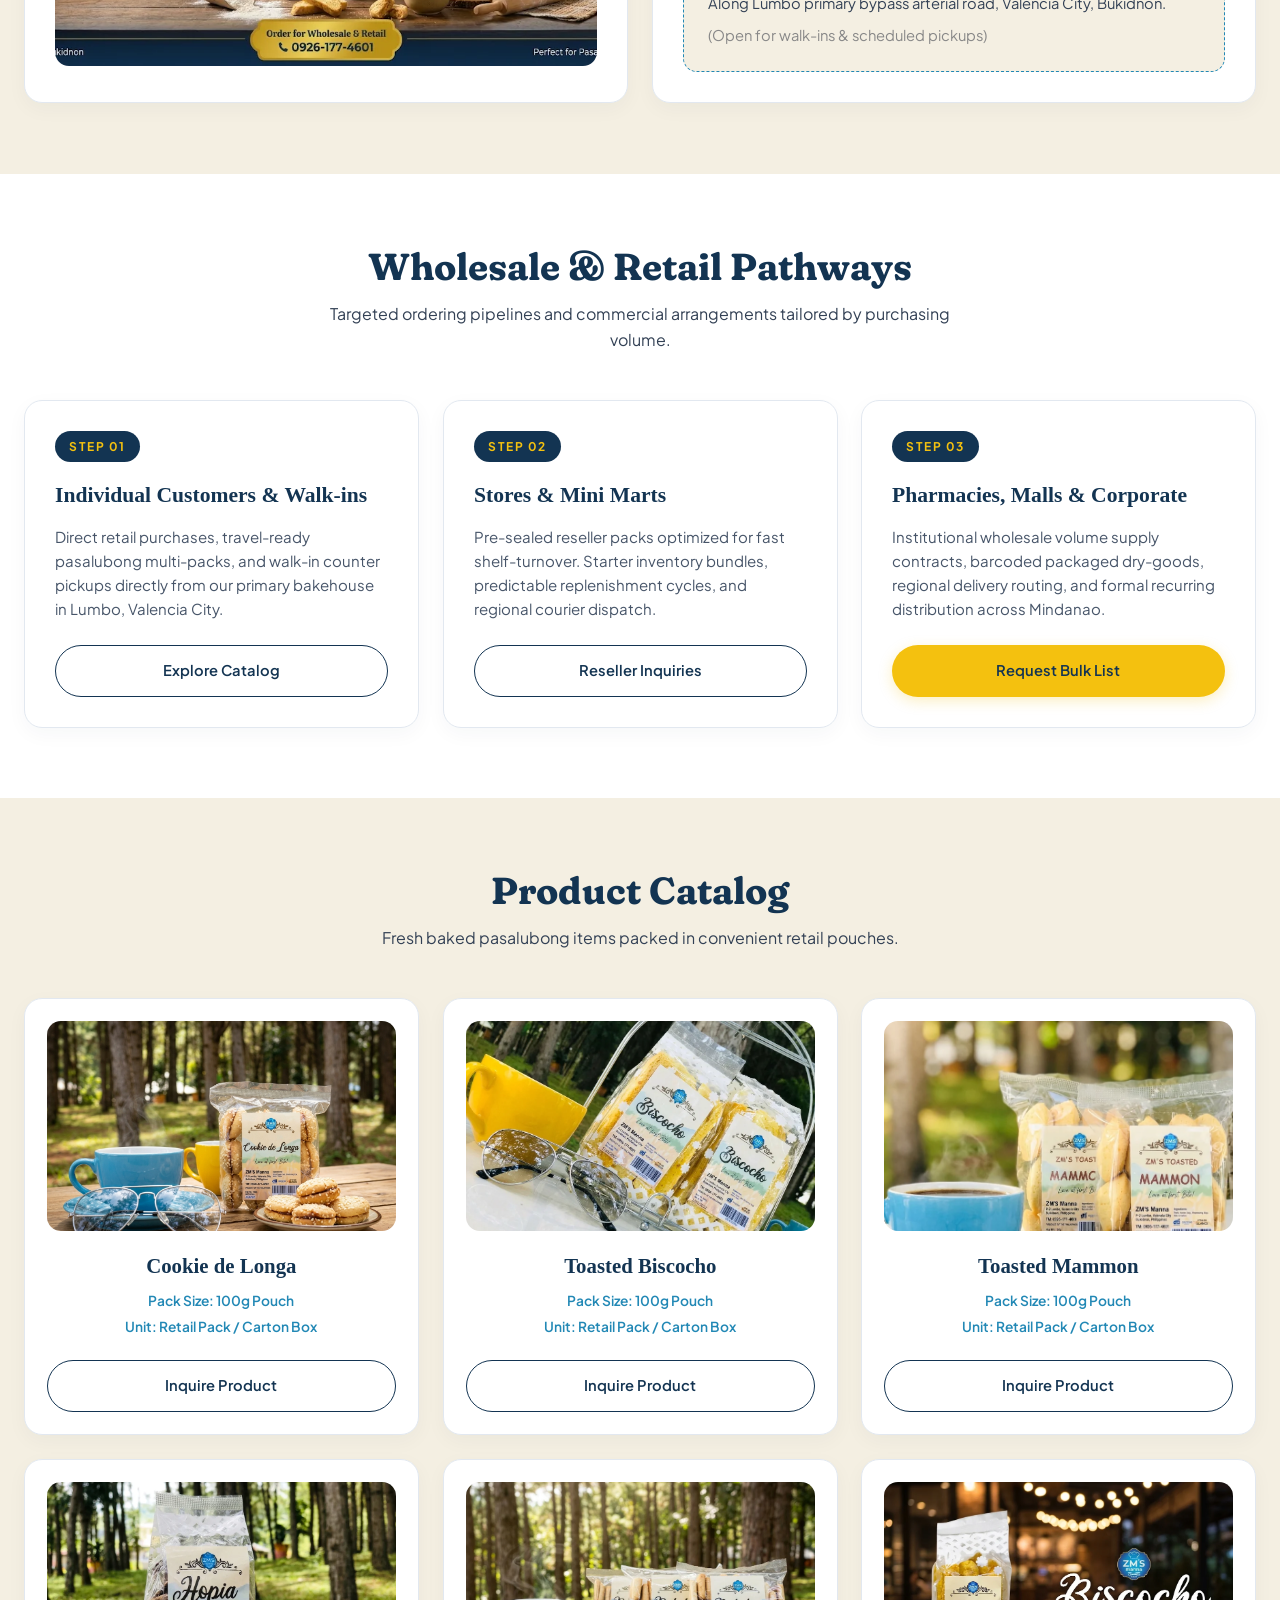
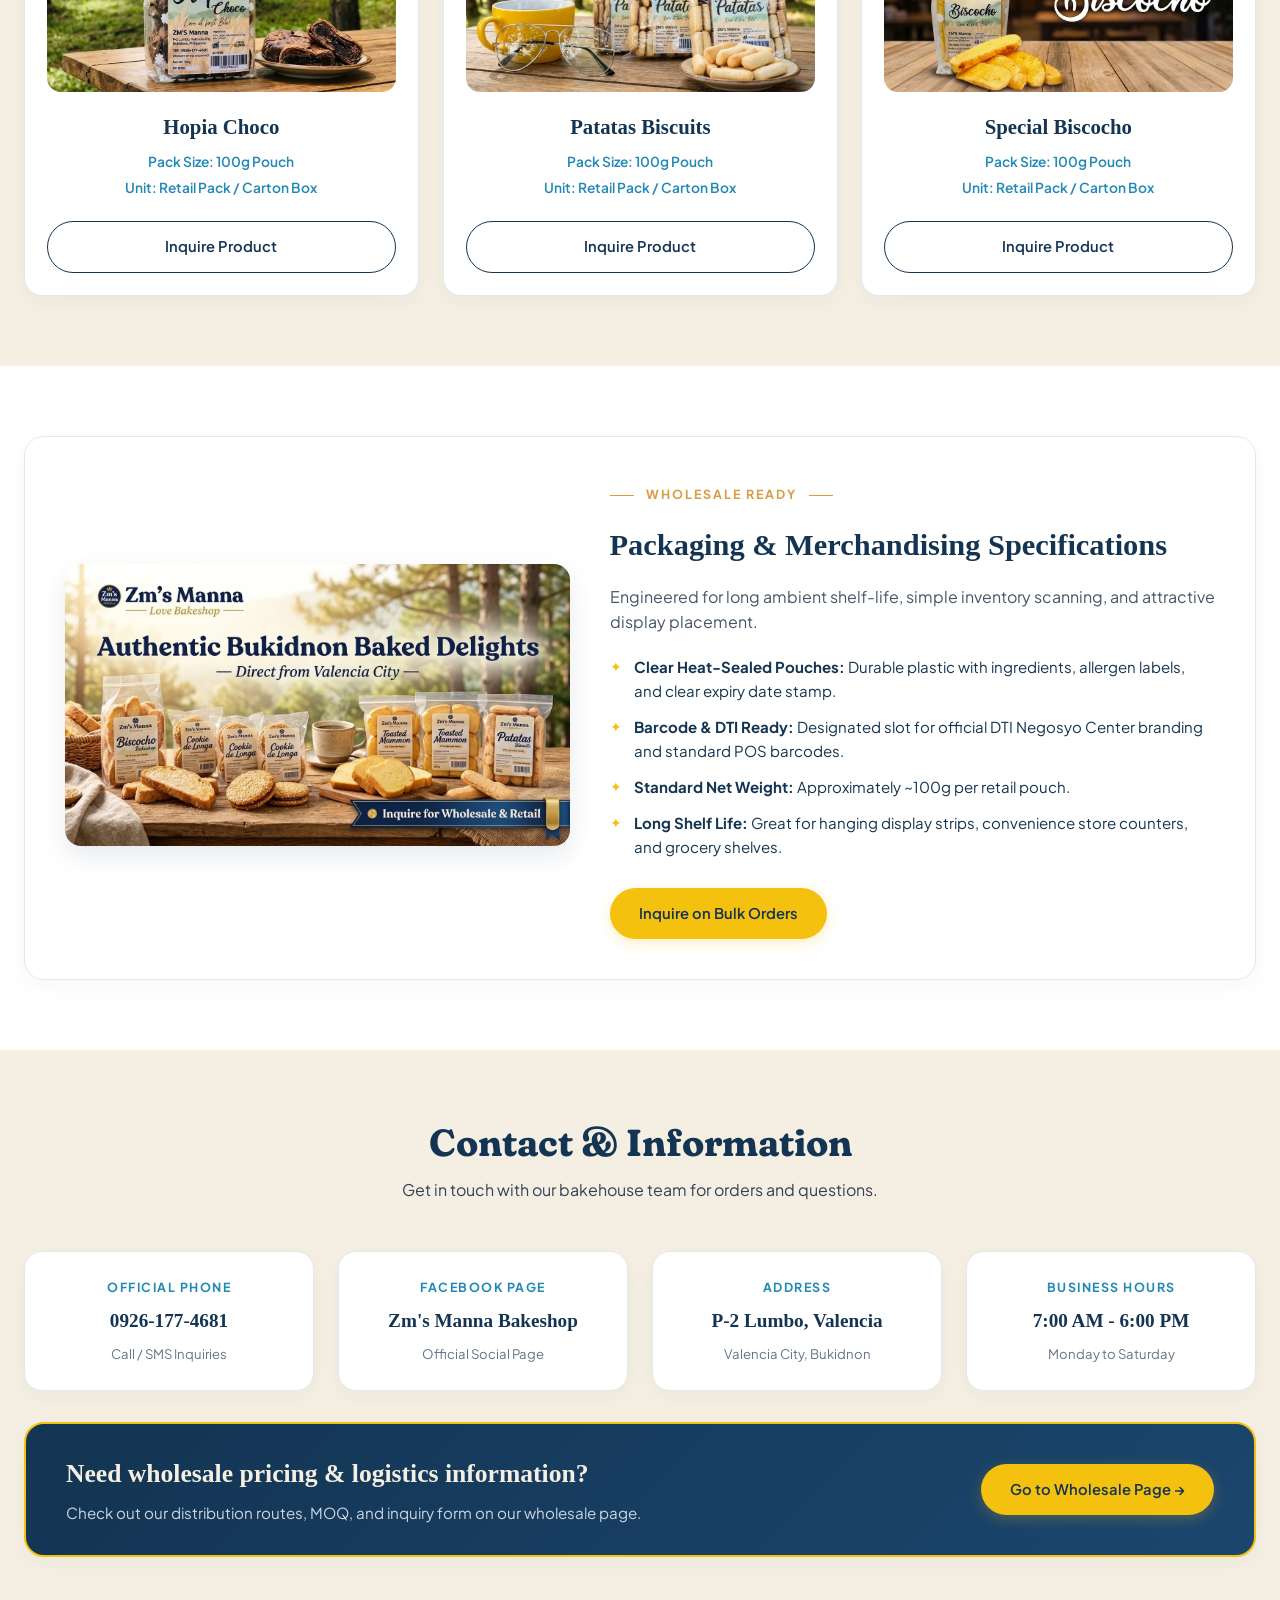
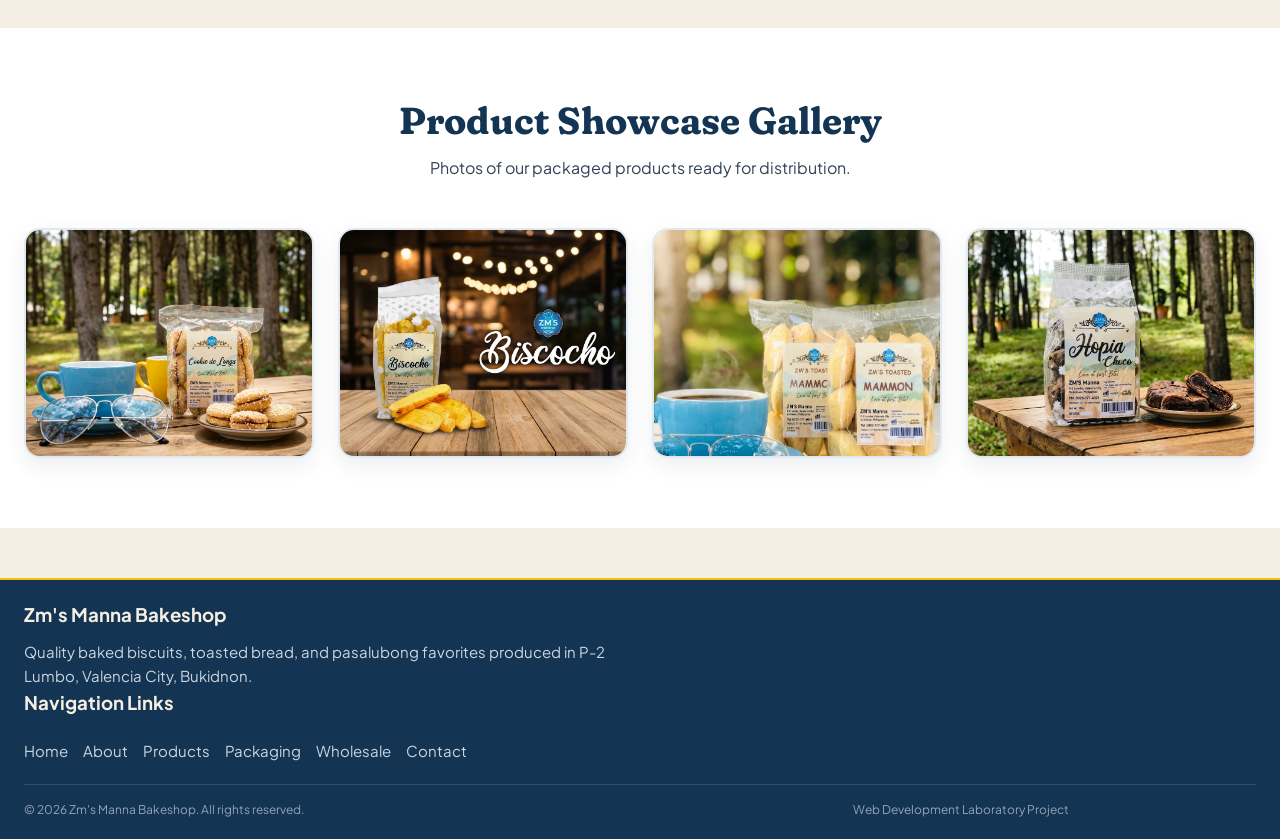
==== commit fdb9716d: "yowww" ====
--- a/index.html
+++ b/index.html
@@ -7,11 +7,11 @@
   <link rel="icon" href="assets/favicon.ico">
 
   <!-- Simple CSS files -->
-  <link rel="stylesheet" href="style/global.css">
+  <link rel="stylesheet" href="styles/global.css">
   <link rel="stylesheet" href="styles/header-footer.css">
   <link rel="stylesheet" href="styles/home.css">
   <link rel="stylesheet" href="styles/animation.css">
-   <link rel="stylesheet" href="styles/media.css">
+  <link rel="stylesheet" href="styles/media.css">
 </head>
 <body>
 
@@ -23,7 +23,7 @@
     <div class="container header-row">
       <!-- Bakery Logo & Title -->
       <a href="index.html" class="logo">
-        <img src="Assets\ZmsLogo.webp" alt="Zm's Logo">
+        <img src="assets/ZmsLogo.webp" alt="Zm's Logo">
         <div class="logo-text">
           <h2>Zm's Manna</h2>
           <small>Bakeshop · Valencia</small>
@@ -73,7 +73,7 @@
 
         <!-- Banner Right Image -->
         <div class="banner-image">
-          <img src="Assets\how-we-bake.webp" alt="Fresh Bakery Products">
+          <img src="assets/how-we-bake.webp" alt="Fresh Bakery Products">
         </div>
       </div>
     </div>
@@ -102,7 +102,7 @@
               We serve walk-in customers, mini marts, supermarkets, and local resellers across Bukidnon with freshly baked products.
             </p>
             <div class="about-photo">
-              <img src="Assets\promotion-wide.webp" alt="Bakery Production">
+              <img src="assets\promotion-wide.webp" alt="Bakery Production">
             </div>
           </div>
         </div>
@@ -186,7 +186,7 @@
         <div class="col-3">
           <div class="box product-box">
             <div class="product-img">
-              <img src="Assets\Cookie-de-longga.jpeg" alt="Cookie de Longa">
+              <img src="assets\Cookie-de-longga.jpeg" alt="Cookie de Longa">
             </div>
             <h3 class="product-name">Cookie de Longa</h3>
             <div class="product-info">Pack Size: 100g Pouch</div>
@@ -362,7 +362,7 @@
       <div class="row">
         <div class="col-4">
           <div class="gallery-img">
-            <img src="Assets\Cookie-de-longga.jpeg" alt="Cookie de Longa">
+            <img src="assets/Cookie-de-longga.jpeg" alt="Cookie de Longa">
           </div>
         </div>
         <div class="col-4">
--- a/styles/global.css
+++ b/styles/global.css
@@ -0,0 +1,491 @@
+/* =========================================================
+   STYLE.CSS - Base & Common Styles
+   For: Web Development Laboratory (ZM's Manna Bakeshop)
+   ========================================================= */
+
+@import url('https://fonts.googleapis.com/css2?family=Fraunces:ital,opsz,SOFT,WONK,wght@0,9..144,100,1,600..800;1,9..144,100,1,600..800&family=Plus+Jakarta+Sans:wght@400;500;600;700&display=swap');
+
+:root {
+  --page-max: 1750px;      /* widest the content may grow */
+  --gutter: 24px;          /* space between the screen edge and the content */
+  --section-space: 70px;   /* top / bottom padding of every section */
+  --section-head-gap: 48px;/* space under each section title block */
+  --grid-gap: 24px;        /* space between cards */
+  --box-pad: 30px;         /* padding inside a card */
+  --box-pad-lg: 40px;      /* padding inside big boxes (packaging, CTA) */
+  --header-h: 84px;        /* height of the sticky header (used for anchor links) */
+}
+
+* {
+  margin: 0;
+  padding: 0;
+  box-sizing: border-box;
+}
+
+html {
+  scroll-behavior: smooth;
+  scroll-padding-top: var(--header-h);
+}
+
+body {
+  background-color: #F4EFE2;
+  color: #133452;
+  font-family: 'Plus Jakarta Sans', -apple-system, BlinkMacSystemFont, sans-serif;
+  line-height: 1.6;
+  margin: 0;
+  padding: 0;
+}
+
+/* ==========================================
+   1. LAYOUT & GRID SYSTEM
+   ========================================== */
+
+.section {
+  padding: var(--section-space) 0;
+}
+
+.section:nth-of-type(odd) {
+  background-color: #FFFFFF;
+}
+
+.container {
+  width: 100%;
+  max-width: var(--page-max);
+  margin-inline: auto;
+  padding-inline: var(--gutter);
+}
+
+.row {
+  display: grid;
+  grid-template-columns: repeat(12, 1fr);
+  gap: var(--grid-gap);
+}
+
+.col-2 {
+  grid-column: span 6;
+}
+
+.col-3 {
+  grid-column: span 4;
+}
+
+.col-4 {
+  grid-column: span 3;
+}
+
+/* ==========================================
+   2. TYPOGRAPHY & SECTION HEADERS
+   ========================================== */
+
+.section-header {
+  text-align: center;
+  max-width: 650px;
+  margin: 0 auto var(--section-head-gap) auto;
+}
+
+.section-title {
+  font-family: 'Fraunces', Georgia, serif;
+  font-variation-settings: "SOFT" 100, "WONK" 1;
+  font-size: clamp(1.75rem, 1.2rem + 1.8vw, 2.35rem);
+  font-weight: 700;
+  color: #133452;
+  margin: 0 0 12px 0;
+  line-height: 1.2;
+}
+
+.section-desc {
+  font-size: 1rem;
+  color: #334155;
+  margin: 0;
+}
+
+/* Editorial Tag with Decorative Lines */
+.tag {
+  display: inline-flex;
+  align-items: center;
+  gap: 12px;
+  font-size: 0.78rem;
+  font-weight: 700;
+  text-transform: uppercase;
+  letter-spacing: 2px;
+  color: #D99B43;
+  margin-bottom: 16px;
+}
+
+.tag::before,
+.tag::after {
+  content: '';
+  display: inline-block;
+  width: 24px;
+  height: 1.5px;
+  background-color: #D99B43;
+}
+
+/* ==========================================
+   3. PILL BUTTONS (Blue & Yellow Theme)
+   ========================================== */
+
+.btn {
+  display: inline-flex;
+  align-items: center;
+  justify-content: center;
+  gap: 8px;
+  padding: 13px 28px;
+  border-radius: 50px;
+  font-size: 0.92rem;
+  font-weight: 600;
+  text-decoration: none;
+  cursor: pointer;
+  transition: all 0.25s ease;
+  border: 1.5px solid transparent;
+}
+
+.section .btn-blue {
+  background-color: #F4C10F; /* Vibrant Yellow */
+  color: #133452; /* Deep Navy */
+  box-shadow: 0 4px 14px rgba(244, 193, 15, 0.25);
+}
+
+.section .btn-blue:hover {
+  background-color: #dcb00d;
+  color: #133452;
+  transform: translateY(-2px);
+}
+
+.section .btn-white {
+  background-color: transparent;
+  color: #133452;
+  border: 1.5px solid #133452;
+}
+
+.section .btn-white:hover {
+  background-color: #133452;
+  color: #F4EFE2;
+  transform: translateY(-2px);
+}
+
+.section .btn-block {
+  display: flex;
+  width: 100%;
+  box-sizing: border-box;
+  margin-top: auto;
+}
+
+/* ==========================================
+   4. CARDS & BOXES
+   ========================================== */
+
+.box {
+  background-color: #FFFFFF;
+  border: 1px solid #E2E8F0;
+  border-radius: 18px;
+  padding: var(--box-pad);
+  height: 100%;
+  box-sizing: border-box;
+  display: flex;
+  flex-direction: column;
+  box-shadow: 0 6px 20px rgba(19, 52, 82, 0.04);
+  transition: transform 0.25s ease, box-shadow 0.25s ease, border-color 0.25s ease;
+}
+
+.box:hover {
+  transform: translateY(-4px);
+  box-shadow: 0 14px 28px rgba(19, 52, 82, 0.09);
+  border-color: #F4C10F;
+}
+
+.step-badge {
+  display: inline-block;
+  align-self: flex-start;
+  background-color: #133452;
+  color: #F4C10F;
+  font-size: 0.75rem;
+  font-weight: 700;
+  letter-spacing: 1.5px;
+  padding: 6px 14px;
+  border-radius: 50px;
+  margin-bottom: 16px;
+}
+
+.pathway-title {
+  font-family: 'Playfair Display', Georgia, serif;
+  font-size: 1.35rem;
+  color: #133452;
+  margin: 0 0 12px 0;
+}
+
+.pathway-desc {
+  font-size: 0.94rem;
+  color: #475569;
+  margin: 0 0 24px 0;
+}
+
+/* ==========================================
+   5. PRODUCT CATALOG CARDS
+   ========================================== */
+
+.product-box {
+  padding: 22px;
+  text-align: center;
+}
+
+.product-img {
+  width: 100%;
+  height: 210px;
+  background-color: #F4EFE2;
+  border-radius: 14px;
+  overflow: hidden;
+  margin-bottom: 18px;
+  display: flex;
+  align-items: center;
+  justify-content: center;
+}
+
+.product-img img {
+  width: 100%;
+  height: 100%;
+  object-fit: cover;
+  transition: transform 0.35s ease;
+}
+
+.product-box:hover .product-img img {
+  transform: scale(1.06);
+}
+
+.product-name {
+  font-family: 'Playfair Display', Georgia, serif;
+  font-size: 1.3rem;
+  color: #133452;
+  margin: 0 0 8px 0;
+}
+
+.product-info {
+  font-size: 0.86rem;
+  color: #2288B5; /* Sky Blue accent */
+  font-weight: 600;
+  margin-bottom: 4px;
+}
+
+.product-box .btn {
+  margin-top: 18px;
+}
+
+/* ==========================================
+   6. PACKAGING SPECIFICATIONS
+   ========================================== */
+
+.packaging-box {
+  display: grid;
+  grid-template-columns: 1fr 1.2fr;
+  gap: var(--box-pad-lg);
+  align-items: center;
+  padding: var(--box-pad-lg);
+  background-color: #FFFFFF;
+  border-radius: 20px;
+  border: 1px solid #E2E8F0;
+}
+
+.packaging-photo img {
+  width: 100%;
+  border-radius: 16px;
+  object-fit: cover;
+  box-shadow: 0 10px 24px rgba(19, 52, 82, 0.1);
+}
+
+.packaging-details h3 {
+  font-family: 'Playfair Display', Georgia, serif;
+  font-size: 1.9rem;
+  color: #133452;
+  margin: 0 0 14px 0;
+}
+
+.packaging-details p {
+  color: #475569;
+  margin: 0 0 20px 0;
+}
+
+.packaging-list {
+  list-style: none;
+  padding: 0;
+  margin: 0 0 28px 0;
+}
+
+.packaging-list li {
+  position: relative;
+  padding-left: 24px;
+  margin-bottom: 12px;
+  font-size: 0.94rem;
+  color: #133452;
+}
+
+.packaging-list li::before {
+  content: '✦';
+  position: absolute;
+  left: 0;
+  color: #F4C10F; /* Vibrant Yellow Accent */
+  font-size: 0.9rem;
+}
+
+/* ==========================================
+   7. ABOUT & LOCATION
+   ========================================== */
+
+.about-desc {
+  font-size: 0.96rem;
+  color: #475569;
+  margin: 0 0 16px 0;
+}
+
+.about-photo {
+  margin-top: auto;
+  padding-top: 12px;
+}
+
+.about-photo img {
+  width: 100%;
+  height: 315px;
+  object-fit: cover;
+  border-radius: 14px;
+}
+
+.map-box {
+  margin-top: auto;
+  background-color: #F4EFE2;
+  border: 1px dashed #2288B5;
+  border-radius: 14px;
+  padding: 24px;
+}
+
+.map-box h4 {
+  font-family: 'Playfair Display', Georgia, serif;
+  color: #133452;
+  margin: 0 0 8px 0;
+  font-size: 1.15rem;
+}
+
+.map-box p {
+  margin: 0;
+  font-size: 0.92rem;
+  color: #334155;
+}
+
+/* ==========================================
+   8. CONTACT & CTA BOX
+   ========================================== */
+
+.contact-item {
+  text-align: center;
+  padding: 26px 20px;
+}
+
+.contact-item h5 {
+  font-size: 0.78rem;
+  text-transform: uppercase;
+  letter-spacing: 1.5px;
+  color: #2288B5;
+  margin: 0 0 8px 0;
+}
+
+.contact-item p {
+  font-family: 'Playfair Display', Georgia, serif;
+  font-size: 1.2rem;
+  font-weight: 700;
+  color: #133452;
+  margin: 0 0 6px 0;
+}
+
+.contact-item small {
+  font-size: 0.82rem;
+  color: #64748B;
+}
+
+.cta-box {
+  margin-top: 32px;
+  background: linear-gradient(135deg, #133452 0%, #1B466E 100%);
+  border: 2px solid #F4C10F;
+  flex-direction: row;
+  align-items: center;
+  justify-content: space-between;
+  gap: var(--grid-gap);
+  padding: var(--box-pad) var(--box-pad-lg);
+  border-radius: 20px;
+}
+
+.cta-box h3 {
+  font-family: 'Playfair Display', Georgia, serif;
+  font-size: 1.6rem;
+  color: #F4EFE2;
+  margin: 0 0 6px 0;
+}
+
+.cta-box p {
+  color: #CBD5E1;
+  margin: 0;
+  font-size: 0.95rem;
+}
+
+.cta-box .btn-blue {
+  background-color: #F4C10F;
+  color: #133452;
+  white-space: nowrap;
+}
+
+.cta-box .btn-blue:hover {
+  background-color: #dcb00d;
+}
+
+/* ==========================================
+   9. PHOTO GALLERY
+   ========================================== */
+
+.gallery-img {
+  border-radius: 16px;
+  overflow: hidden;
+  height: 230px;
+  box-shadow: 0 8px 20px rgba(19, 52, 82, 0.08);
+  border: 2px solid #E2E8F0;
+}
+
+.gallery-img img {
+  width: 100%;
+  height: 100%;
+  object-fit: cover;
+  transition: transform 0.35s ease;
+}
+
+.gallery-img:hover img {
+  transform: scale(1.07);
+}
+
+/* ==========================================
+   10. RESPONSIVE BREAKPOINTS
+   ========================================== */
+   
+@media (max-width: 992px) {
+  /* (the .banner stacking rule lives in media.css, because home.css
+     loads AFTER this file and would override it from here) */
+  .packaging-box {
+    grid-template-columns: 1fr;
+  }
+
+  .col-3 {
+    grid-column: span 6;
+  }
+
+  .col-4 {
+    grid-column: span 6;
+  }
+}
+
+@media (max-width: 768px) {
+  .col-2,
+  .col-3,
+  .col-4 {
+    grid-column: span 12;
+  }
+
+  .cta-box {
+    flex-direction: column;
+    text-align: center;
+  }
+}
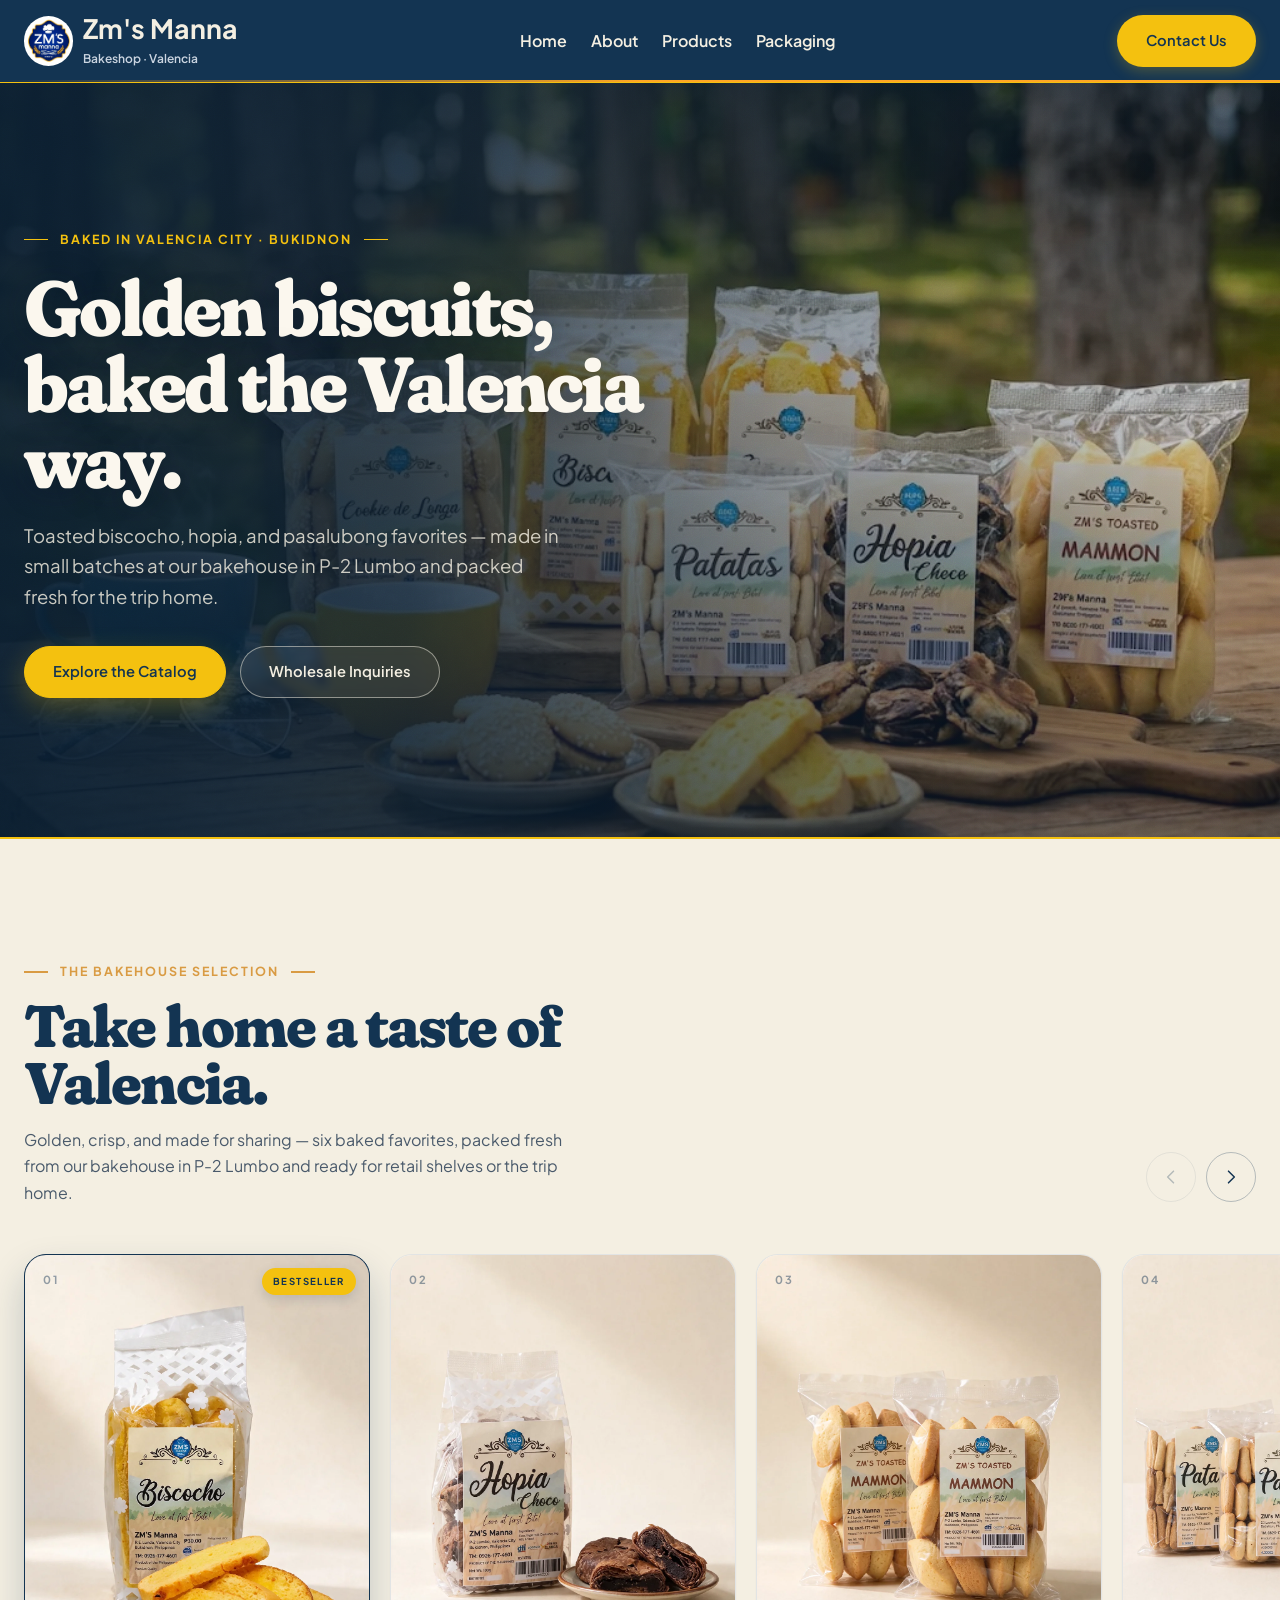
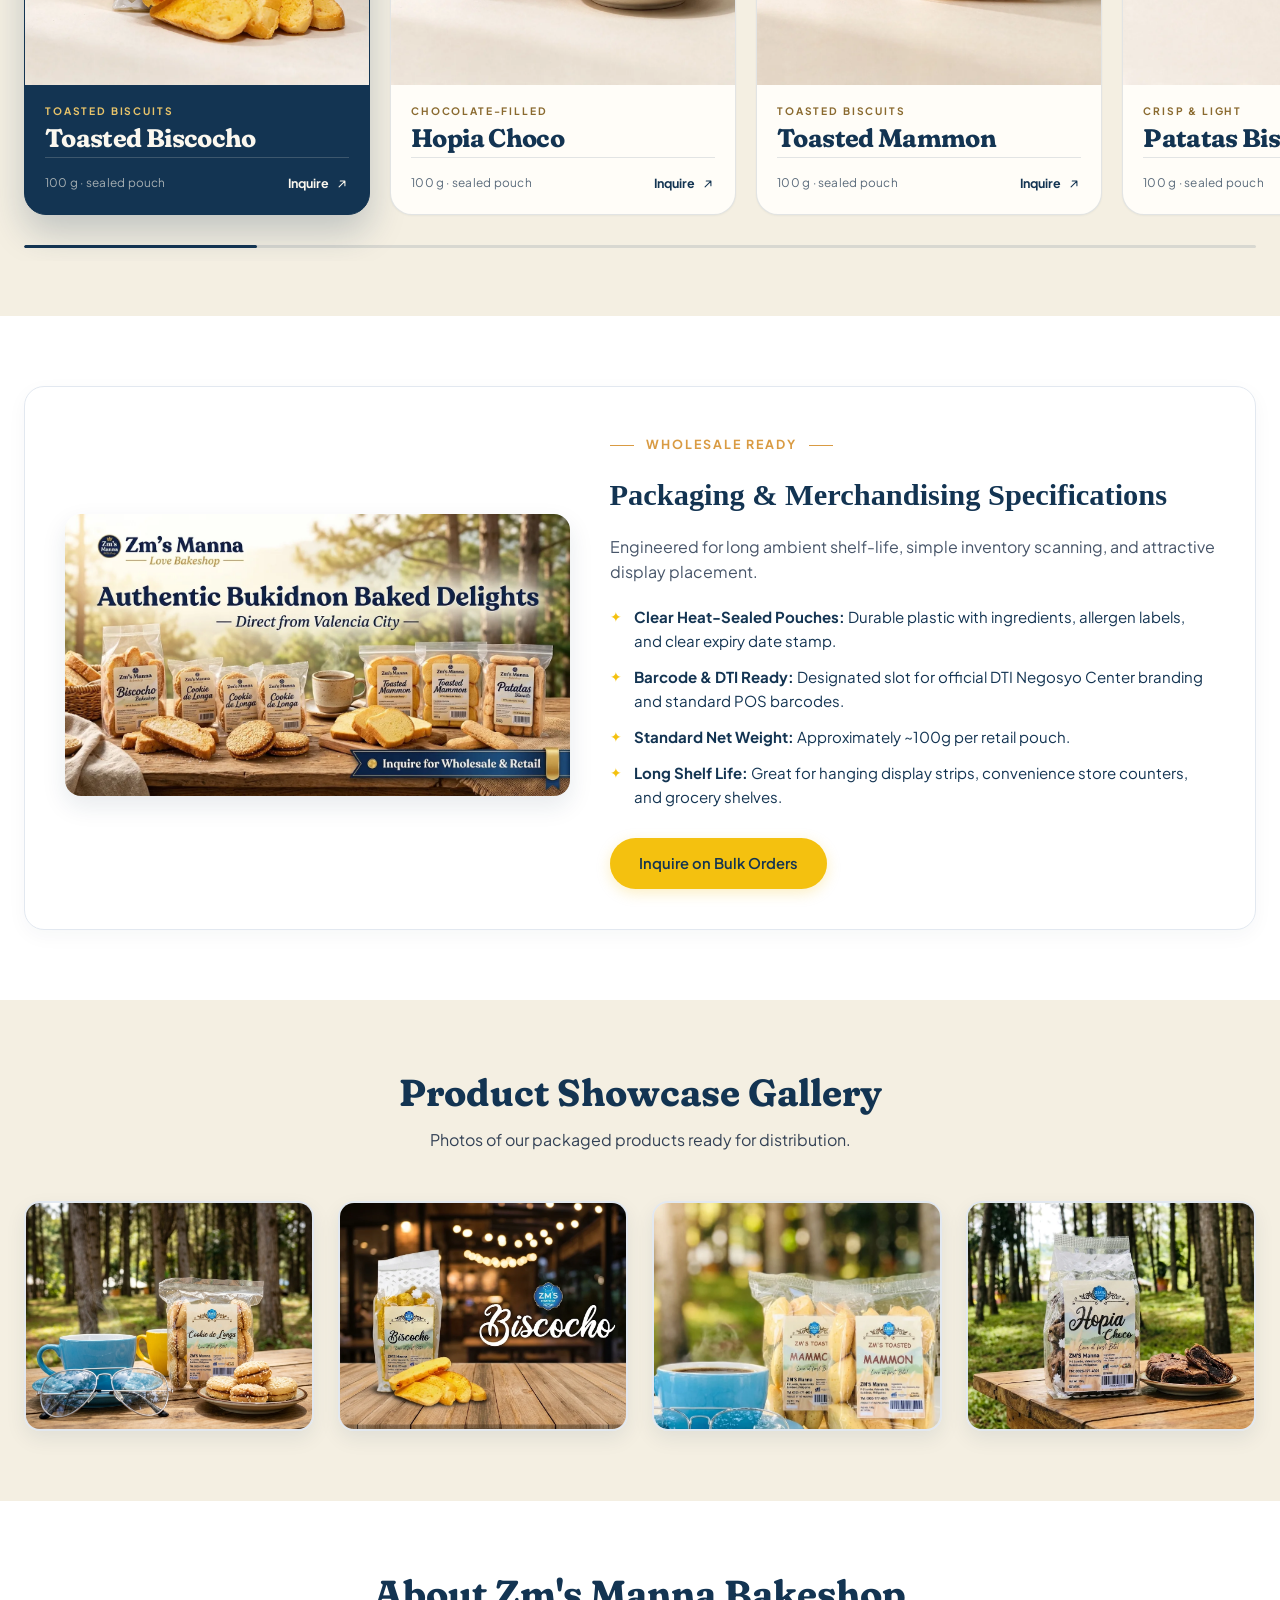
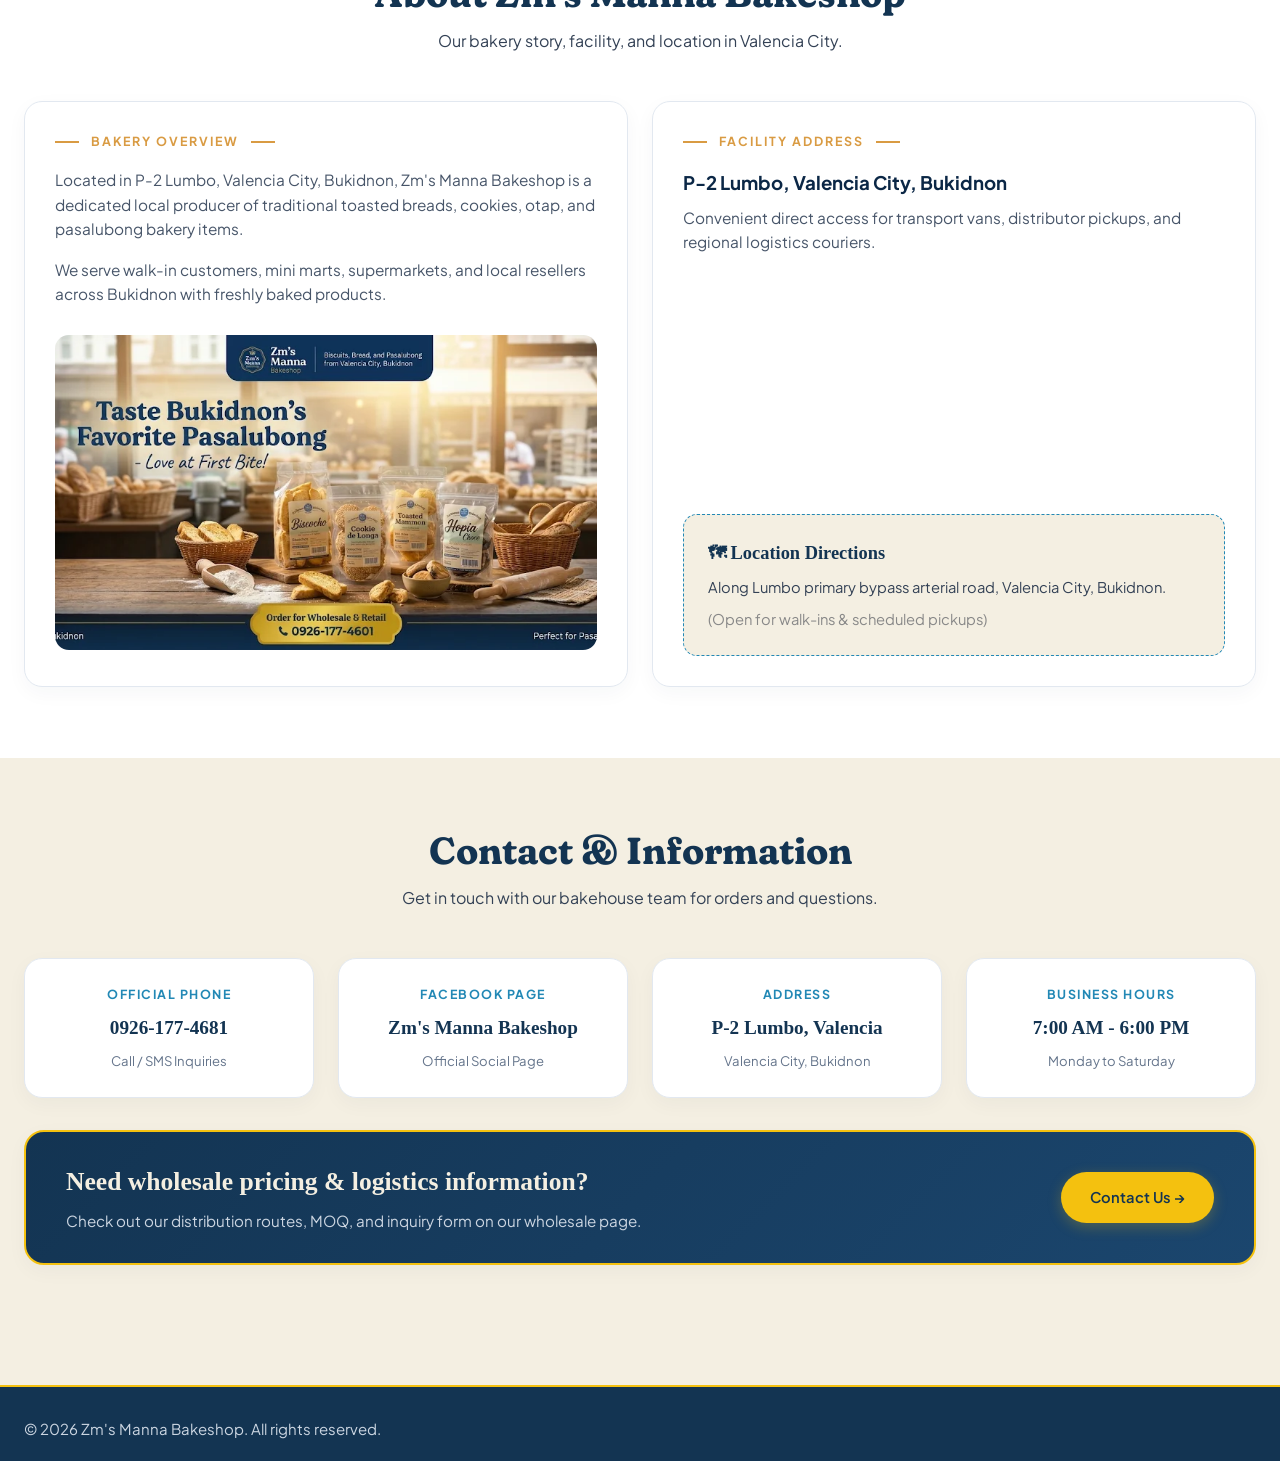
==== commit bd1355e1: "feat(home): full-bleed hero and horizontal product rail - Replace the split banner with a full-bleed" ====
--- a/index.html
+++ b/index.html
@@ -6,12 +6,16 @@
   <title>Zm's Manna Bakeshop - Home</title>
   <link rel="icon" href="assets/favicon.ico">
 
+  <!-- Hero is the LCP image: fetch it as early as possible -->
+  <link rel="preload" as="image" href="assets/hero.webp" fetchpriority="high">
+
   <!-- Simple CSS files -->
   <link rel="stylesheet" href="styles/global.css">
   <link rel="stylesheet" href="styles/header-footer.css">
   <link rel="stylesheet" href="styles/home.css">
   <link rel="stylesheet" href="styles/animation.css">
   <link rel="stylesheet" href="styles/media.css">
+  <link rel="stylesheet" href="styles/products.css">
 </head>
 <body>
 
@@ -21,8 +25,9 @@
 
   <header>
     <div class="container header-row">
+
       <!-- Bakery Logo & Title -->
-      <a href="index.html" class="logo">
+      <a href="#home" class="logo">
         <img src="assets/ZmsLogo.webp" alt="Zm's Logo">
         <div class="logo-text">
           <h2>Zm's Manna</h2>
@@ -32,48 +37,51 @@
 
       <!-- Navigation links -->
       <nav>
-        <ul>
-          <li><a href="index.html" class="active">Home</a></li>
+          <ul>
+          <li><a href="#home" class="active">Home</a></li>
           <li><a href="#about">About</a></li>
           <li><a href="#products">Products</a></li>
           <li><a href="#packaging">Packaging</a></li>
-          <li><a href="wholesale.html">Wholesale</a></li>
-          <li><a href="#contact">Contact</a></li>
-        </ul>
+          </ul>
       </nav>
 
       <!-- Request Button -->
-
       <div>
-        <a href="wholesale.html#inquiry-form" class="btn btn-blue">Request Price List</a>
+        <a href="#contact" class="btn btn-blue">Contact Us</a>
       </div>
     </div>
     <div class="scroll-progress"></div>
   </header>
 
   <!-- ==========================================
-       2. WELCOME / MAIN BANNER
-       ========================================== -->
-
-  <section class="section">
-    <div class="container">
-      <div class="banner">
-        <!-- Banner Left text -->
-        <div class="banner-text">
-          <span class="tag">Fresh From Valencia City</span>
-          <h1>Local Biscuits, Bread &amp; Pasalubong from Valencia City</h1>
-          <p>
-            Zm's Manna Bakeshop provides quality baked biscuits, toasted bread, and pasalubong favorites produced in P-2 Lumbo, Valencia City, Bukidnon for individual customers and bulk wholesale buyers across Mindanao.
-          </p>
-          <div class="banner-btns">
-            <a href="wholesale.html#inquiry-form" class="btn btn-blue">Request Price List</a>
-            <a href="#products" class="btn btn-white">View Products</a>
-          </div>
-        </div>
-
-        <!-- Banner Right Image -->
-        <div class="banner-image">
-          <img src="assets/how-we-bake.webp" alt="Fresh Bakery Products">
+       2. HERO
+       ========================================== -->
+
+  <section class="hero" id="home">
+    <div class="hero__media">
+      <img
+        src="assets/hero.webp"
+        alt="Zm's Manna biscuit pouches arranged on a wooden table beside coffee and fresh biscuits"
+        width="1024"
+        height="765"
+        fetchpriority="high"
+        decoding="async"
+      >
+    </div>
+    <div class="hero__scrim" aria-hidden="true"></div>
+    <div class="hero__grain" aria-hidden="true"></div>
+
+    <div class="container hero__inner">
+      <div class="hero__copy">
+        <p class="tag">Baked in Valencia City · Bukidnon</p>
+        <h1>Golden biscuits,<br>baked the Valencia way.</h1>
+        <p class="hero__lede">
+          Toasted biscocho, hopia, and pasalubong favorites — made in small batches at our
+          bakehouse in P-2 Lumbo and packed fresh for the trip home.
+        </p>
+        <div class="hero__actions">
+          <a href="#products" class="btn btn--gold">Explore the Catalog</a>
+          <a href="wholesale.html" class="btn btn--ghost">Wholesale Inquiries</a>
         </div>
       </div>
     </div>
@@ -83,52 +91,12 @@
        3. ABOUT THE BAKERY
        ========================================== -->
 
-  <section id="about" class="section">
-    <div class="container">
-      <div class="section-header">
-        <h2 class="section-title">About Zm's Manna Bakeshop</h2>
-        <p class="section-desc">Our bakery story, facility, and location in Valencia City.</p>
-      </div>
-
-      <div class="row">
-        <!-- Overview -->
-        <div class="col-2">
-          <div class="box">
-            <span class="tag">Bakery Overview</span>
-            <p class="about-desc">
-              Located in P-2 Lumbo, Valencia City, Bukidnon, Zm's Manna Bakeshop is a dedicated local producer of traditional toasted breads, cookies, otap, and pasalubong bakery items.
-            </p>
-            <p class="about-desc">
-              We serve walk-in customers, mini marts, supermarkets, and local resellers across Bukidnon with freshly baked products.
-            </p>
-            <div class="about-photo">
-              <img src="assets\promotion-wide.webp" alt="Bakery Production">
-            </div>
-          </div>
-        </div>
-
-        <!-- Location & Directions -->
-        <div class="col-2">
-          <div class="box">
-            <span class="tag">Facility Address</span>
-            <h3 style="color: #0b2746; margin-bottom: 8px;">P-2 Lumbo, Valencia City, Bukidnon</h3>
-            <p class="about-desc">Convenient direct access for transport vans, distributor pickups, and regional logistics couriers.</p>
-
-            <div class="map-box">
-              <h4>&#128506; Location Directions</h4>
-              <p>Along Lumbo primary bypass arterial road, Valencia City, Bukidnon.</p>
-              <p style="margin-top: 8px; color: #888888;">(Open for walk-ins &amp; scheduled pickups)</p>
-            </div>
-          </div>
-        </div>
-      </div>
-    </div>
-  </section>
+
 
   <!-- ==========================================
        4. ORDER OPTIONS (PATHWAYS)
        ========================================== -->
-
+<!--
   <section class="section">
     <div class="container">
       <div class="section-header">
@@ -137,7 +105,7 @@
       </div>
 
       <div class="row">
-        <!-- Option 1 -->
+        <!-- Option 1
         <div class="col-3">
           <div class="box">
             <span class="step-badge">STEP 01</span>
@@ -146,8 +114,8 @@
             <a href="#products" class="btn btn-white btn-block">Explore Catalog</a>
           </div>
         </div>
-
-        <!-- Option 2 -->
+    -->
+        <!-- Option 2
         <div class="col-3">
           <div class="box">
             <span class="step-badge">STEP 02</span>
@@ -156,8 +124,8 @@
             <a href="wholesale.html#inquiry-form" class="btn btn-white btn-block">Reseller Inquiries</a>
           </div>
         </div>
-
-        <!-- Option 3 -->
+    -->
+        <!-- Option 3
         <div class="col-3">
           <div class="box">
             <span class="step-badge">STEP 03</span>
@@ -169,11 +137,214 @@
       </div>
     </div>
   </section>
-
-  <!-- ==========================================
-       5. PRODUCT CATALOG
-       ========================================== -->
-
+-->
+  <!-- ==========================================
+       3. PRODUCT COLLECTION (horizontal rail)
+       ========================================== -->
+
+  <section class="collection" id="products" aria-labelledby="products-title">
+    <div class="container collection__head">
+      <div class="collection__intro">
+        <p class="tag">The bakehouse selection</p>
+        <h2 class="collection__title" id="products-title">Take home a taste of Valencia.</h2>
+        <p class="collection__desc">
+          Golden, crisp, and made for sharing — six baked favorites, packed fresh from our
+          bakehouse in P-2 Lumbo and ready for retail shelves or the trip home.
+        </p>
+      </div>
+
+      <div class="collection__controls">
+        <button class="rail-btn" type="button" data-dir="-1" aria-controls="product-rail" aria-label="Show previous products">
+          <svg viewBox="0 0 24 24" fill="none" aria-hidden="true">
+            <path d="M15 5 8 12l7 7" stroke="currentColor" stroke-width="1.8" stroke-linecap="round" stroke-linejoin="round"/>
+          </svg>
+        </button>
+        <button class="rail-btn" type="button" data-dir="1" aria-controls="product-rail" aria-label="Show next products">
+          <svg viewBox="0 0 24 24" fill="none" aria-hidden="true">
+            <path d="m9 5 7 7-7 7" stroke="currentColor" stroke-width="1.8" stroke-linecap="round" stroke-linejoin="round"/>
+          </svg>
+        </button>
+      </div>
+    </div>
+
+    <div
+      class="rail"
+      id="product-rail"
+      data-rail
+      tabindex="0"
+      role="region"
+      aria-label="Product catalog, scrolls horizontally"
+    >
+      <ul class="rail__track">
+
+        <li class="rail__item">
+          <a class="product-card product-card--dark" href="wholesale.html#inquiry-form">
+            <div class="product-card__media">
+              <span class="product-card__index">01</span>
+              <span class="product-card__badge">Bestseller</span>
+              <img
+                src="assets/products/biscocho.webp"
+                alt="Zm's Manna Toasted Biscocho pouch with toasted bread slices"
+                width="1100" height="1375" loading="lazy" decoding="async"
+              >
+            </div>
+            <div class="product-card__body">
+              <p class="product-card__cat">Toasted biscuits</p>
+              <h3 class="product-card__name">Toasted Biscocho</h3>
+              <div class="product-card__foot">
+                <span class="product-card__spec">100 g · sealed pouch</span>
+                <span class="product-card__cta">
+                  Inquire
+                  <svg viewBox="0 0 24 24" fill="none" aria-hidden="true">
+                    <path d="M7 17 17 7M9 7h8v8" stroke="currentColor" stroke-width="1.8" stroke-linecap="round" stroke-linejoin="round"/>
+                  </svg>
+                </span>
+              </div>
+            </div>
+          </a>
+        </li>
+
+        <li class="rail__item">
+          <a class="product-card" href="wholesale.html#inquiry-form">
+            <div class="product-card__media">
+              <span class="product-card__index">02</span>
+              <img
+                src="assets/products/hopia.webp"
+                alt="Zm's Manna Hopia Choco pouch with chocolate-filled pastries on a plate"
+                width="1100" height="1375" loading="lazy" decoding="async"
+              >
+            </div>
+            <div class="product-card__body">
+              <p class="product-card__cat">Chocolate-filled</p>
+              <h3 class="product-card__name">Hopia Choco</h3>
+              <div class="product-card__foot">
+                <span class="product-card__spec">100 g · sealed pouch</span>
+                <span class="product-card__cta">
+                  Inquire
+                  <svg viewBox="0 0 24 24" fill="none" aria-hidden="true">
+                    <path d="M7 17 17 7M9 7h8v8" stroke="currentColor" stroke-width="1.8" stroke-linecap="round" stroke-linejoin="round"/>
+                  </svg>
+                </span>
+              </div>
+            </div>
+          </a>
+        </li>
+
+        <li class="rail__item">
+          <a class="product-card" href="wholesale.html#inquiry-form">
+            <div class="product-card__media">
+              <span class="product-card__index">03</span>
+              <img
+                src="assets/products/mammon.webp"
+                alt="Two pouches of Zm's Manna Toasted Mammon"
+                width="1100" height="1467" loading="lazy" decoding="async"
+              >
+            </div>
+            <div class="product-card__body">
+              <p class="product-card__cat">Toasted biscuits</p>
+              <h3 class="product-card__name">Toasted Mammon</h3>
+              <div class="product-card__foot">
+                <span class="product-card__spec">100 g · sealed pouch</span>
+                <span class="product-card__cta">
+                  Inquire
+                  <svg viewBox="0 0 24 24" fill="none" aria-hidden="true">
+                    <path d="M7 17 17 7M9 7h8v8" stroke="currentColor" stroke-width="1.8" stroke-linecap="round" stroke-linejoin="round"/>
+                  </svg>
+                </span>
+              </div>
+            </div>
+          </a>
+        </li>
+
+        <li class="rail__item">
+          <a class="product-card" href="wholesale.html#inquiry-form">
+            <div class="product-card__media">
+              <span class="product-card__index">04</span>
+              <img
+                src="assets/products/patatas.webp"
+                alt="Zm's Manna Patatas pouches with a plate of crisp biscuits"
+                width="1100" height="1375" loading="lazy" decoding="async"
+              >
+            </div>
+            <div class="product-card__body">
+              <p class="product-card__cat">Crisp &amp; light</p>
+              <h3 class="product-card__name">Patatas Biscuits</h3>
+              <div class="product-card__foot">
+                <span class="product-card__spec">100 g · sealed pouch</span>
+                <span class="product-card__cta">
+                  Inquire
+                  <svg viewBox="0 0 24 24" fill="none" aria-hidden="true">
+                    <path d="M7 17 17 7M9 7h8v8" stroke="currentColor" stroke-width="1.8" stroke-linecap="round" stroke-linejoin="round"/>
+                  </svg>
+                </span>
+              </div>
+            </div>
+          </a>
+        </li>
+
+        <li class="rail__item">
+          <a class="product-card" href="wholesale.html#inquiry-form">
+            <div class="product-card__media">
+              <span class="product-card__index">05</span>
+              <img
+                src="assets/products/cookie-de-longga.webp"
+                alt="Zm's Manna Cookie de Longa pouch with sesame cookies"
+                width="1100" height="1100" loading="lazy" decoding="async"
+              >
+            </div>
+            <div class="product-card__body">
+              <p class="product-card__cat">Sesame cookies</p>
+              <h3 class="product-card__name">Cookie de Longa</h3>
+              <div class="product-card__foot">
+                <span class="product-card__spec">100 g · sealed pouch</span>
+                <span class="product-card__cta">
+                  Inquire
+                  <svg viewBox="0 0 24 24" fill="none" aria-hidden="true">
+                    <path d="M7 17 17 7M9 7h8v8" stroke="currentColor" stroke-width="1.8" stroke-linecap="round" stroke-linejoin="round"/>
+                  </svg>
+                </span>
+              </div>
+            </div>
+          </a>
+        </li>
+
+        <li class="rail__item">
+          <a class="product-card" href="wholesale.html#inquiry-form">
+            <div class="product-card__media">
+              <span class="product-card__index">06</span>
+              <img
+                src="assets/products/biscocho2.webp"
+                alt="Two pouches of Zm's Manna Special Biscocho"
+                width="1100" height="1467" loading="lazy" decoding="async"
+              >
+            </div>
+            <div class="product-card__body">
+              <p class="product-card__cat">Toasted biscuits</p>
+              <h3 class="product-card__name">Special Biscocho</h3>
+              <div class="product-card__foot">
+                <span class="product-card__spec">100 g · sealed pouch</span>
+                <span class="product-card__cta">
+                  Inquire
+                  <svg viewBox="0 0 24 24" fill="none" aria-hidden="true">
+                    <path d="M7 17 17 7M9 7h8v8" stroke="currentColor" stroke-width="1.8" stroke-linecap="round" stroke-linejoin="round"/>
+                  </svg>
+                </span>
+              </div>
+            </div>
+          </a>
+        </li>
+
+      </ul>
+    </div>
+
+    <div class="container collection__foot">
+      <div class="collection__progress" aria-hidden="true">
+        <span data-thumb></span>
+      </div>
+    </div>
+  </section>
+
+    <!-- PRODUCTS
   <section id="products" class="section">
     <div class="container">
       <div class="section-header">
@@ -182,7 +353,6 @@
       </div>
 
       <div class="row">
-        <!-- Product 1 -->
         <div class="col-3">
           <div class="box product-box">
             <div class="product-img">
@@ -195,7 +365,6 @@
           </div>
         </div>
 
-        <!-- Product 2 -->
         <div class="col-3">
           <div class="box product-box">
             <div class="product-img">
@@ -208,7 +377,6 @@
           </div>
         </div>
 
-        <!-- Product 3 -->
         <div class="col-3">
           <div class="box product-box">
             <div class="product-img">
@@ -221,7 +389,6 @@
           </div>
         </div>
 
-        <!-- Product 4 -->
         <div class="col-3">
           <div class="box product-box">
             <div class="product-img">
@@ -234,7 +401,6 @@
           </div>
         </div>
 
-        <!-- Product 5 -->
         <div class="col-3">
           <div class="box product-box">
             <div class="product-img">
@@ -247,7 +413,6 @@
           </div>
         </div>
 
-        <!-- Product 6 -->
         <div class="col-3">
           <div class="box product-box">
             <div class="product-img">
@@ -262,6 +427,7 @@
       </div>
     </div>
   </section>
+  -->
 
   <!-- ==========================================
        6. PACKAGING SPECIFICATIONS
@@ -291,10 +457,83 @@
       </div>
     </div>
   </section>
-
-  <!-- ==========================================
-       7. CONTACT INFORMATION
-       ========================================== -->
+  <!-- PHOTO GALLERY -->
+  <section class="section">
+    <div class="container">
+      <div class="section-header">
+        <h2 class="section-title">Product Showcase Gallery</h2>
+        <p class="section-desc">Photos of our packaged products ready for distribution.</p>
+      </div>
+
+      <div class="row">
+        <div class="col-4">
+          <div class="gallery-img">
+            <img src="assets/Cookie-de-longga.jpeg" alt="Cookie de Longa">
+          </div>
+        </div>
+        <div class="col-4">
+          <div class="gallery-img">
+            <img src="assets/Biscocho.webp" alt="Biscocho">
+          </div>
+        </div>
+        <div class="col-4">
+          <div class="gallery-img">
+            <img src="assets/Mammon.webp" alt="Mammon">
+          </div>
+        </div>
+        <div class="col-4">
+          <div class="gallery-img">
+            <img src="assets/Hopia.webp" alt="Hopia">
+          </div>
+        </div>
+      </div>
+    </div>
+  </section>
+
+  <!-- ==========================================
+       7.  INFORMATION
+       ========================================== -->
+    <section id="about" class="section">
+        <div class="container">
+        <div class="section-header">
+            <h2 class="section-title">About Zm's Manna Bakeshop</h2>
+            <p class="section-desc">Our bakery story, facility, and location in Valencia City.</p>
+        </div>
+
+        <div class="row">
+            <!-- Overview -->
+            <div class="col-2">
+            <div class="box">
+                <span class="tag">Bakery Overview</span>
+                <p class="about-desc">
+                Located in P-2 Lumbo, Valencia City, Bukidnon, Zm's Manna Bakeshop is a dedicated local producer of traditional toasted breads, cookies, otap, and pasalubong bakery items.
+                </p>
+                <p class="about-desc">
+                We serve walk-in customers, mini marts, supermarkets, and local resellers across Bukidnon with freshly baked products.
+                </p>
+                <div class="about-photo">
+                <img src="assets\promotion-wide.webp" alt="Bakery Production">
+                </div>
+            </div>
+            </div>
+
+            <!-- Location & Directions -->
+            <div class="col-2">
+            <div class="box">
+                <span class="tag">Facility Address</span>
+                <h3 style="color: #0b2746; margin-bottom: 8px;">P-2 Lumbo, Valencia City, Bukidnon</h3>
+                <p class="about-desc">Convenient direct access for transport vans, distributor pickups, and regional logistics couriers.</p>
+
+                <div class="map-box">
+                <h4>&#128506; Location Directions</h4>
+                <p>Along Lumbo primary bypass arterial road, Valencia City, Bukidnon.</p>
+                <p style="margin-top: 8px; color: #888888;">(Open for walk-ins &amp; scheduled pickups)</p>
+                </div>
+            </div>
+            </div>
+        </div>
+        </div>
+    </section>
 
   <section id="contact" class="section">
     <div class="container">
@@ -343,80 +582,24 @@
           <h3>Need wholesale pricing &amp; logistics information?</h3>
           <p>Check out our distribution routes, MOQ, and inquiry form on our wholesale page.</p>
         </div>
-        <a href="wholesale.html" class="btn btn-blue">Go to Wholesale Page &rarr;</a>
+        <a href="#contact" class="btn btn-blue">Contact Us &rarr;</a>
       </div>
     </div>
   </section>
 
-  <!-- ==========================================
-       8. PHOTO GALLERY
-       ========================================== -->
-
-  <section class="section">
-    <div class="container">
-      <div class="section-header">
-        <h2 class="section-title">Product Showcase Gallery</h2>
-        <p class="section-desc">Photos of our packaged products ready for distribution.</p>
-      </div>
-
-      <div class="row">
-        <div class="col-4">
-          <div class="gallery-img">
-            <img src="assets/Cookie-de-longga.jpeg" alt="Cookie de Longa">
-          </div>
-        </div>
-        <div class="col-4">
-          <div class="gallery-img">
-            <img src="assets/Biscocho.webp" alt="Biscocho">
-          </div>
-        </div>
-        <div class="col-4">
-          <div class="gallery-img">
-            <img src="assets/Mammon.webp" alt="Mammon">
-          </div>
-        </div>
-        <div class="col-4">
-          <div class="gallery-img">
-            <img src="assets/Hopia.webp" alt="Hopia">
-          </div>
-        </div>
-      </div>
-    </div>
-  </section>
+
 
   <!-- ==========================================
        9. FOOTER
        ========================================== -->
-
   <footer>
     <div class="container">
-      <div class="footer-top">
-        <div class="footer-info">
-          <h3>Zm's Manna Bakeshop</h3>
-          <p>
-            Quality baked biscuits, toasted bread, and pasalubong favorites produced in P-2 Lumbo, Valencia City, Bukidnon.
-          </p>
-        </div>
-
-        <div class="footer-links">
-          <h3>Navigation Links</h3>
-          <ul>
-            <li><a href="index.html">Home</a></li>
-            <li><a href="#about">About</a></li>
-            <li><a href="#products">Products</a></li>
-            <li><a href="#packaging">Packaging</a></li>
-            <li><a href="wholesale.html">Wholesale</a></li>
-            <li><a href="#contact">Contact</a></li>
-          </ul>
-        </div>
-      </div>
-
-      <div class="footer-bottom">
+      <div class="footer-info">
         <p>&copy; 2026 Zm's Manna Bakeshop. All rights reserved.</p>
-        <p>Web Development Laboratory Project</p>
       </div>
     </div>
   </footer>
 
+  <script src="scripts/catalog.js" defer></script>
 </body>
 </html>
--- a/styles/global.css
+++ b/styles/global.css
@@ -20,6 +20,12 @@
   margin: 0;
   padding: 0;
   box-sizing: border-box;
+}
+
+:focus-visible {
+  outline: 3px solid #F4C10F;
+  outline-offset: 3px;
+  border-radius: 4px;
 }
 
 html {
@@ -223,17 +229,17 @@
 /* ==========================================
    5. PRODUCT CATALOG CARDS
    ========================================== */
-
+/*
 .product-box {
   padding: 22px;
   text-align: center;
 }
-
+*/
 .product-img {
   width: 100%;
   height: 210px;
   background-color: #F4EFE2;
-  border-radius: 14px;
+  border-radius: 14px 14px 0px 0px;
   overflow: hidden;
   margin-bottom: 18px;
   display: flex;
@@ -460,10 +466,8 @@
 /* ==========================================
    10. RESPONSIVE BREAKPOINTS
    ========================================== */
-   
+
 @media (max-width: 992px) {
-  /* (the .banner stacking rule lives in media.css, because home.css
-     loads AFTER this file and would override it from here) */
   .packaging-box {
     grid-template-columns: 1fr;
   }
@@ -488,4 +492,4 @@
     flex-direction: column;
     text-align: center;
   }
-}+}
--- a/styles/home.css
+++ b/styles/home.css
@@ -1,73 +1,176 @@
 /* ==========================================
-   HOME.CSS - Homepage specific styles 
+   HOME.CSS — Full-bleed hero
    ========================================== */
 
-.section:first-of-type {
-  padding: calc(var(--section-space) * 0.6) 0 var(--section-space) 0;
-  background: #133452;
+.hero {
+  position: relative;
+  isolation: isolate;
+  display: flex;
+  align-items: center;
+  min-height: clamp(520px, 84vh, 800px);
+  overflow: hidden;
+  background-color: #0b263d;
   color: #F4EFE2;
   border-bottom: 2px solid #F4C10F;
 }
 
-.banner {
-  min-height: 80vh;
-  display: grid;
-  grid-template-columns: 1.15fr 1.85fr;
-  align-items: center;
-  gap: clamp(24px, 4vw, 48px);
+.hero__media,
+.hero__scrim,
+.hero__grain {
+  position: absolute;
+  inset: 0;
 }
 
-.banner-text h1 {
-  font-family: 'Fraunces', Georgia, serif;
-  font-variation-settings: "SOFT" 100, "WONK" 1;
-  font-size: clamp(2.1rem, 1.2rem + 3vw, 3.35rem);
-  font-weight: 800;
-  color: #F4EFE2;
-  line-height: 1.12;
-  margin: 0 0 20px 0;
-  letter-spacing: -0.5px;
+.hero__media img {
+  width: 100%;
+  height: 100%;
+  object-fit: cover;
+  object-position: center 55%;
 }
 
-.banner-text p {
-  font-size: 1.05rem;
-  color: #CBD5E1;
-  margin: 0 0 32px 0;
-  max-width: 540px;
+/* Navy wash so the brand colour carries the photo and the text stays legible */
+.hero__scrim {
+  background:
+    linear-gradient(
+      90deg,
+      rgba(9, 30, 49, 0.94) 0%,
+      rgba(9, 30, 49, 0.82) 32%,
+      rgba(9, 30, 49, 0.42) 62%,
+      rgba(9, 30, 49, 0.12) 100%
+    ),
+    linear-gradient(
+      180deg,
+      rgba(9, 30, 49, 0.55) 0%,
+      rgba(9, 30, 49, 0) 38%,
+      rgba(9, 30, 49, 0.42) 100%
+    );
 }
 
-.banner-btns {
-  display: flex;
-  flex-wrap: wrap;
-  gap: 16px;
+/* Fine film grain keeps the upscaled photo from looking soft */
+.hero__grain {
+  opacity: 0.18;
+  mix-blend-mode: overlay;
+  background-image: url("data:image/svg+xml,%3Csvg xmlns='http://www.w3.org/2000/svg' width='180' height='180'%3E%3Cfilter id='n'%3E%3CfeTurbulence type='fractalNoise' baseFrequency='.9' numOctaves='3' stitchTiles='stitch'/%3E%3C/filter%3E%3Crect width='100%25' height='100%25' filter='url(%23n)' opacity='.55'/%3E%3C/svg%3E");
+  background-size: 180px 180px;
+  pointer-events: none;
 }
 
-.banner-image img {
+.hero__inner {
+  position: relative;
+  z-index: 1;
   width: 100%;
-  height: auto;
-  max-height: 810px;
-  object-fit: cover;
-  padding: 6px;
-  background: linear-gradient(135deg, rgba(244, 239, 226, 0.15) 40%, #FFA726 60%);
-  box-sizing: border-box;
-  box-shadow: 0 20px 40px rgba(0, 0, 0, 0.3);
+  padding-block: clamp(72px, 11vh, 128px);
 }
 
-.section:first-of-type .tag {
-  color: #F4C10F;
+.hero__copy {
+  max-width: 41rem;
 }
 
-.section:first-of-type .tag::before,
-.section:first-of-type .tag::after {
+.hero .tag {
+  color: #F4C10F;
+  margin-bottom: 20px;
+}
+
+.hero .tag::before,
+.hero .tag::after {
   background-color: #F4C10F;
 }
 
-.section:first-of-type .btn-white {
-  background-color: transparent;
-  color: #F4EFE2;
-  border-color: #F4EFE2;
+.hero h1 {
+  font-family: 'Fraunces', Georgia, serif;
+  font-variation-settings: "SOFT" 100, "WONK" 1;
+  font-size: clamp(2.5rem, 1.35rem + 4.4vw, 5.1rem);
+  font-weight: 800;
+  line-height: 0.98;
+  letter-spacing: -0.035em;
+  color: #FBF7EE;
+  margin: 0 0 22px 0;
+  text-wrap: balance;
+  text-shadow: 0 2px 30px rgba(6, 20, 34, 0.35);
 }
 
-.section:first-of-type .btn-white:hover {
+.hero__lede {
+  font-size: clamp(1rem, 0.95rem + 0.35vw, 1.16rem);
+  line-height: 1.65;
+  color: rgba(244, 239, 226, 0.82);
+  max-width: 34rem;
+  margin: 0 0 34px 0;
+}
+
+.hero__actions {
+  display: flex;
+  flex-wrap: wrap;
+  gap: 14px;
+}
+
+/* --- Hero buttons -------------------------------------------------- */
+
+.hero .btn--gold {
+  background-color: #F4C10F;
+  border-color: #F4C10F;
+  color: #133452;
+  box-shadow: 0 10px 28px rgba(244, 193, 15, 0.28);
+}
+
+.hero .btn--gold:hover {
+  background-color: #ffce2e;
+  border-color: #ffce2e;
+  transform: translateY(-2px);
+  box-shadow: 0 14px 32px rgba(244, 193, 15, 0.34);
+}
+
+.hero .btn--ghost {
+  background-color: rgba(244, 239, 226, 0.07);
+  border-color: rgba(244, 239, 226, 0.5);
+  color: #F4EFE2;
+  backdrop-filter: blur(4px);
+  -webkit-backdrop-filter: blur(4px);
+}
+
+.hero .btn--ghost:hover {
   background-color: #F4EFE2;
+  border-color: #F4EFE2;
   color: #133452;
-}+  transform: translateY(-2px);
+}
+
+/* --- Responsive ---------------------------------------------------- */
+
+@media (max-width: 900px) {
+  .hero {
+    min-height: clamp(500px, 76vh, 680px);
+  }
+
+  .hero__scrim {
+    background:
+      linear-gradient(
+        180deg,
+        rgba(9, 30, 49, 0.55) 0%,
+        rgba(9, 30, 49, 0.7) 45%,
+        rgba(9, 30, 49, 0.9) 100%
+      );
+  }
+
+  .hero__copy {
+    max-width: 100%;
+  }
+}
+
+@media (max-width: 560px) {
+  .hero {
+    min-height: 0;
+    align-items: flex-end;
+  }
+
+  .hero__inner {
+    padding-block: 96px 56px;
+  }
+
+  .hero h1 {
+    font-size: clamp(2.15rem, 8.6vw, 3rem);
+  }
+
+  .hero__actions .btn {
+    flex: 1 1 100%;
+  }
+}
--- a/styles/animation.css
+++ b/styles/animation.css
@@ -32,9 +32,7 @@
 
 .section-header,
 .box,
-.gallery-img,
-.banner-text,
-.banner-image {
+.gallery-img {
   opacity: 1; /* Fallback for browsers without timeline support */
   transform: translateY(0);
 }
@@ -42,9 +40,7 @@
 @supports (animation-timeline: view()) {
   .section-header,
   .box,
-  .gallery-img,
-  .banner-text,
-  .banner-image {
+  .gallery-img {
     animation: scrollFadeIn linear both;
     animation-timeline: view();
     animation-range: entry 0% cover 30%;
--- a/styles/media.css
+++ b/styles/media.css
@@ -13,15 +13,9 @@
   }
 }
 
-/* Tablets (992px and narrower): the hero stacks into one column.
-   This lives here (not in global.css) because it must load AFTER home.css.
-   The nav row is hidden here too: logo + 6 links + button need ~950px. */
+/* Tablets (992px and narrower): the nav row is hidden here.
+   Logo + 6 links + button need ~950px. */
 @media (max-width: 992px) {
-  .banner {
-    grid-template-columns: 1fr;
-    min-height: 0;
-  }
-
   nav {
     display: none;
   }
--- a/styles/products.css
+++ b/styles/products.css
@@ -0,0 +1,402 @@
+/* ==========================================
+   PRODUCTS.CSS — Horizontal product collection
+   Native scroll-snap does the work; JS only
+   drives the arrows, drag and progress bar.
+   ========================================== */
+
+.collection {
+  --card-w: clamp(252px, 27vw, 352px);
+  --card-gap: clamp(16px, 1.6vw, 24px);
+  --ease-out: cubic-bezier(0.22, 1, 0.36, 1);
+  --rail-pad: max(var(--gutter), calc((100% - var(--page-max)) / 2 + var(--gutter)));
+
+  padding: clamp(64px, 9vw, 116px) 0 clamp(40px, 6vw, 68px);
+  background-color: #F4EFE2;
+}
+
+/* --- Section head --------------------------------------------------- */
+
+.collection__head {
+  display: flex;
+  align-items: flex-end;
+  justify-content: space-between;
+  gap: clamp(24px, 4vw, 64px);
+  margin-bottom: clamp(30px, 4vw, 48px);
+}
+
+.collection__title {
+  font-family: 'Fraunces', Georgia, serif;
+  font-variation-settings: "SOFT" 100, "WONK" 1;
+  font-size: clamp(2.1rem, 1.1rem + 3.2vw, 3.9rem);
+  font-weight: 800;
+  line-height: 0.98;
+  letter-spacing: -0.035em;
+  color: #133452;
+  margin: 0 0 14px 0;
+  max-width: 18ch;
+}
+
+.collection__desc {
+  margin: 0;
+  max-width: 46ch;
+  font-size: 1rem;
+  line-height: 1.65;
+  color: #4a5a6b;
+}
+
+.collection__controls {
+  display: flex;
+  align-items: center;
+  gap: 10px;
+  flex: 0 0 auto;
+  padding-bottom: 4px;
+}
+
+.rail-btn {
+  display: inline-flex;
+  align-items: center;
+  justify-content: center;
+  width: 50px;
+  height: 50px;
+  padding: 0;
+  border-radius: 50%;
+  border: 1px solid rgba(19, 52, 82, 0.28);
+  background-color: transparent;
+  color: #133452;
+  cursor: pointer;
+  transition:
+    background-color 0.25s ease,
+    border-color 0.25s ease,
+    color 0.25s ease,
+    transform 0.25s ease,
+    opacity 0.25s ease;
+}
+
+.rail-btn svg {
+  width: 20px;
+  height: 20px;
+}
+
+.rail-btn:hover:not(:disabled) {
+  background-color: #133452;
+  border-color: #133452;
+  color: #F4EFE2;
+  transform: translateY(-2px);
+}
+
+.rail-btn:disabled {
+  opacity: 0.28;
+  cursor: default;
+}
+
+/* --- The rail ------------------------------------------------------- */
+
+.rail {
+  overflow-x: auto;
+  overflow-y: hidden;
+  scroll-snap-type: x mandatory;
+  scroll-padding-inline: var(--rail-pad);
+  scroll-behavior: smooth;
+  overscroll-behavior-x: contain;
+  scrollbar-width: none;
+  -ms-overflow-style: none;
+  cursor: grab;
+  /* Room for the card lift + shadow, cancelled out again so layout is unchanged */
+  padding-block: 24px 46px;
+  margin-block: -24px -46px;
+}
+
+.rail::-webkit-scrollbar {
+  display: none;
+}
+
+.rail:focus-visible {
+  outline: 3px solid #F4C10F;
+  outline-offset: 4px;
+}
+
+.rail.is-dragging {
+  cursor: grabbing;
+  scroll-snap-type: none;
+  scroll-behavior: auto;
+  user-select: none;
+}
+
+.rail__track {
+  display: flex;
+  align-items: stretch;
+  gap: var(--card-gap);
+  width: max-content;
+  padding-inline: var(--rail-pad);
+  margin: 0;
+  list-style: none;
+}
+
+.rail__item {
+  display: flex;
+  flex: 0 0 var(--card-w);
+  scroll-snap-align: start;
+  scroll-snap-stop: always;
+}
+
+/* --- Product card --------------------------------------------------- */
+
+.product-card {
+  display: flex;
+  flex-direction: column;
+  width: 100%;
+  overflow: hidden;
+  border: 1px solid rgba(19, 52, 82, 0.12);
+  border-radius: 22px;
+  background-color: #fffdf8;
+  color: #133452;
+  text-decoration: none;
+  box-shadow: 0 1px 2px rgba(19, 52, 82, 0.05);
+  transition:
+    transform 0.5s var(--ease-out),
+    box-shadow 0.5s var(--ease-out),
+    border-color 0.3s ease;
+}
+
+.product-card:focus-visible {
+  outline: 3px solid #F4C10F;
+  outline-offset: 4px;
+}
+
+.product-card__media {
+  position: relative;
+  aspect-ratio: 4 / 5;
+  overflow: hidden;
+  background-color: #f2e9d8;
+}
+
+.product-card__media img {
+  display: block;
+  width: 100%;
+  height: 100%;
+  object-fit: cover;
+  transition: transform 0.8s var(--ease-out);
+  -webkit-user-drag: none;
+  user-select: none;
+}
+
+.product-card__index {
+  position: absolute;
+  top: 16px;
+  left: 18px;
+  z-index: 2;
+  font-size: 0.7rem;
+  font-weight: 700;
+  letter-spacing: 0.2em;
+  color: rgba(19, 52, 82, 0.45);
+}
+
+.product-card__badge {
+  position: absolute;
+  top: 13px;
+  right: 13px;
+  z-index: 2;
+  padding: 6px 11px;
+  border-radius: 999px;
+  background-color: #F4C10F;
+  color: #133452;
+  font-size: 0.6rem;
+  font-weight: 700;
+  letter-spacing: 0.14em;
+  text-transform: uppercase;
+  box-shadow: 0 4px 12px rgba(19, 52, 82, 0.16);
+}
+
+.product-card__body {
+  display: flex;
+  flex: 1;
+  flex-direction: column;
+  gap: 6px;
+  padding: 18px 20px 20px;
+}
+
+.product-card__cat {
+  margin: 0;
+  font-size: 0.64rem;
+  font-weight: 700;
+  letter-spacing: 0.18em;
+  text-transform: uppercase;
+  color: #8a6a2f;
+}
+
+.product-card__name {
+  margin: 0;
+  font-family: 'Fraunces', Georgia, serif;
+  font-variation-settings: "SOFT" 100, "WONK" 1;
+  font-size: clamp(1.4rem, 1.15rem + 0.55vw, 1.72rem);
+  font-weight: 700;
+  line-height: 1.02;
+  letter-spacing: -0.025em;
+  color: #133452;
+}
+
+.product-card__foot {
+  display: flex;
+  align-items: center;
+  justify-content: space-between;
+  gap: 12px;
+  margin-top: auto;
+  padding-top: 16px;
+  border-top: 1px solid rgba(19, 52, 82, 0.12);
+}
+
+.product-card__spec {
+  font-size: 0.74rem;
+  letter-spacing: 0.02em;
+  color: #5b6b7b;
+}
+
+.product-card__cta {
+  display: inline-flex;
+  align-items: center;
+  gap: 6px;
+  font-size: 0.78rem;
+  font-weight: 700;
+  color: #133452;
+  white-space: nowrap;
+}
+
+.product-card__cta svg {
+  width: 14px;
+  height: 14px;
+  transition: transform 0.3s var(--ease-out);
+}
+
+/* --- Dark / featured card ------------------------------------------- */
+
+.product-card--dark {
+  background-color: #133452;
+  border-color: #133452;
+  box-shadow: 0 18px 36px rgba(19, 52, 82, 0.22);
+}
+
+.product-card--dark .product-card__name {
+  color: #FBF7EE;
+}
+
+.product-card--dark .product-card__cat {
+  color: #E9C46A;
+}
+
+.product-card--dark .product-card__spec {
+  color: rgba(247, 242, 231, 0.64);
+}
+
+.product-card--dark .product-card__cta {
+  color: #FBF7EE;
+}
+
+.product-card--dark .product-card__foot {
+  border-top-color: rgba(247, 242, 231, 0.18);
+}
+
+/* --- Hover / pointer states ----------------------------------------- */
+
+@media (hover: hover) {
+  .product-card:hover {
+    transform: translateY(-6px);
+    border-color: rgba(244, 193, 15, 0.85);
+    box-shadow: 0 22px 40px rgba(19, 52, 82, 0.14);
+  }
+
+  .product-card--dark:hover {
+    box-shadow: 0 26px 46px rgba(19, 52, 82, 0.3);
+  }
+
+  .product-card:hover .product-card__media img {
+    transform: scale(1.045);
+  }
+
+  .product-card:hover .product-card__cta svg {
+    transform: translate(3px, -3px);
+  }
+}
+
+/* --- Progress ------------------------------------------------------- */
+
+.collection__foot {
+  margin-top: 30px;
+}
+
+.collection__progress {
+  position: relative;
+  height: 3px;
+  border-radius: 999px;
+  background-color: rgba(19, 52, 82, 0.12);
+  overflow: hidden;
+}
+
+.collection__progress span {
+  position: absolute;
+  top: 0;
+  bottom: 0;
+  left: 0;
+  width: 30%;
+  border-radius: inherit;
+  background-color: #133452;
+  transition: left 0.18s linear, width 0.18s linear;
+}
+
+/* --- Responsive ----------------------------------------------------- */
+
+@media (max-width: 900px) {
+  .collection__head {
+    flex-direction: column;
+    align-items: flex-start;
+    gap: 24px;
+  }
+
+  .collection__title {
+    max-width: 14ch;
+  }
+
+  .collection__controls {
+    padding-bottom: 0;
+  }
+}
+
+@media (max-width: 640px) {
+  .collection {
+    --card-w: min(78vw, 320px);
+  }
+
+  .rail-btn {
+    width: 44px;
+    height: 44px;
+  }
+
+  .collection__foot {
+    margin-top: 0;
+  }
+
+  .product-card__body {
+    padding: 16px 18px 18px;
+  }
+}
+
+@media (prefers-reduced-motion: reduce) {
+  .rail {
+    scroll-behavior: auto;
+  }
+
+  .product-card,
+  .product-card__media img,
+  .product-card__cta svg,
+  .rail-btn,
+  .collection__progress span {
+    transition: none;
+  }
+
+  .product-card:hover {
+    transform: none;
+  }
+
+  .product-card:hover .product-card__media img {
+    transform: none;
+  }
+}
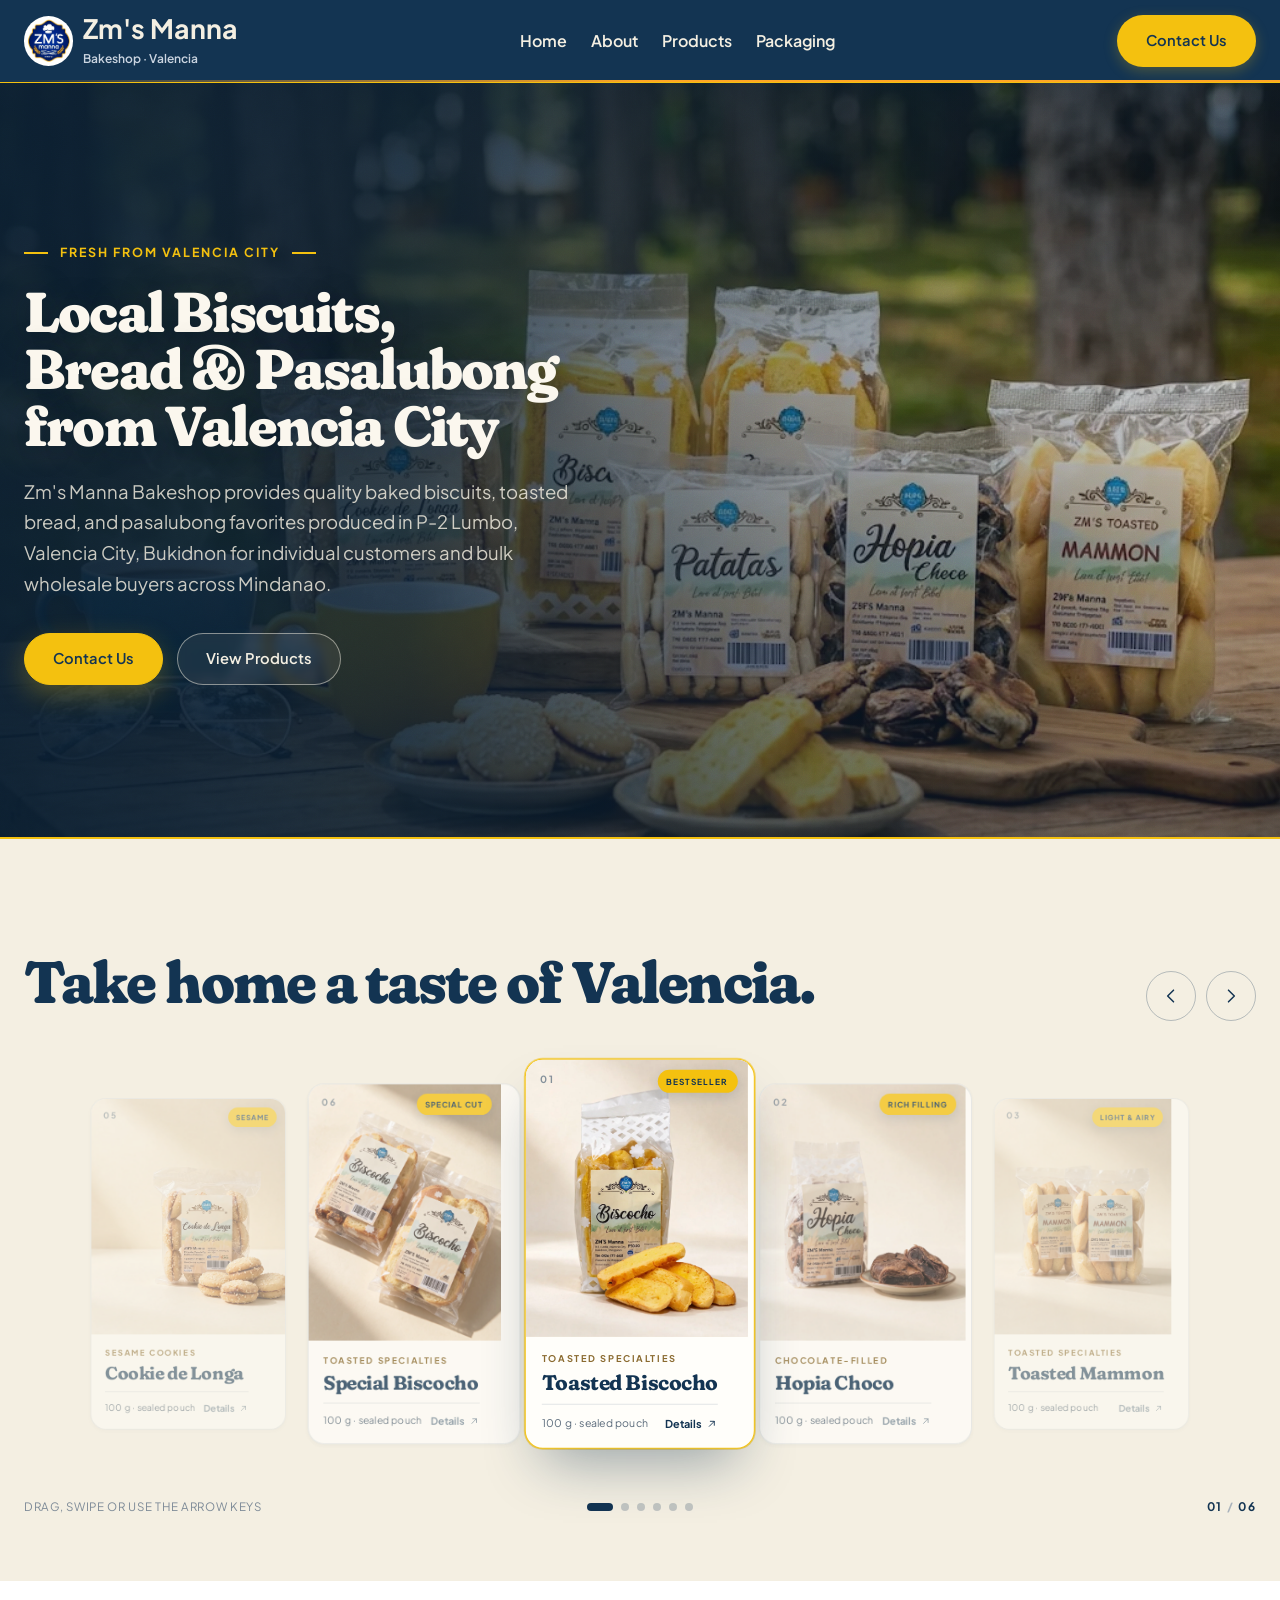
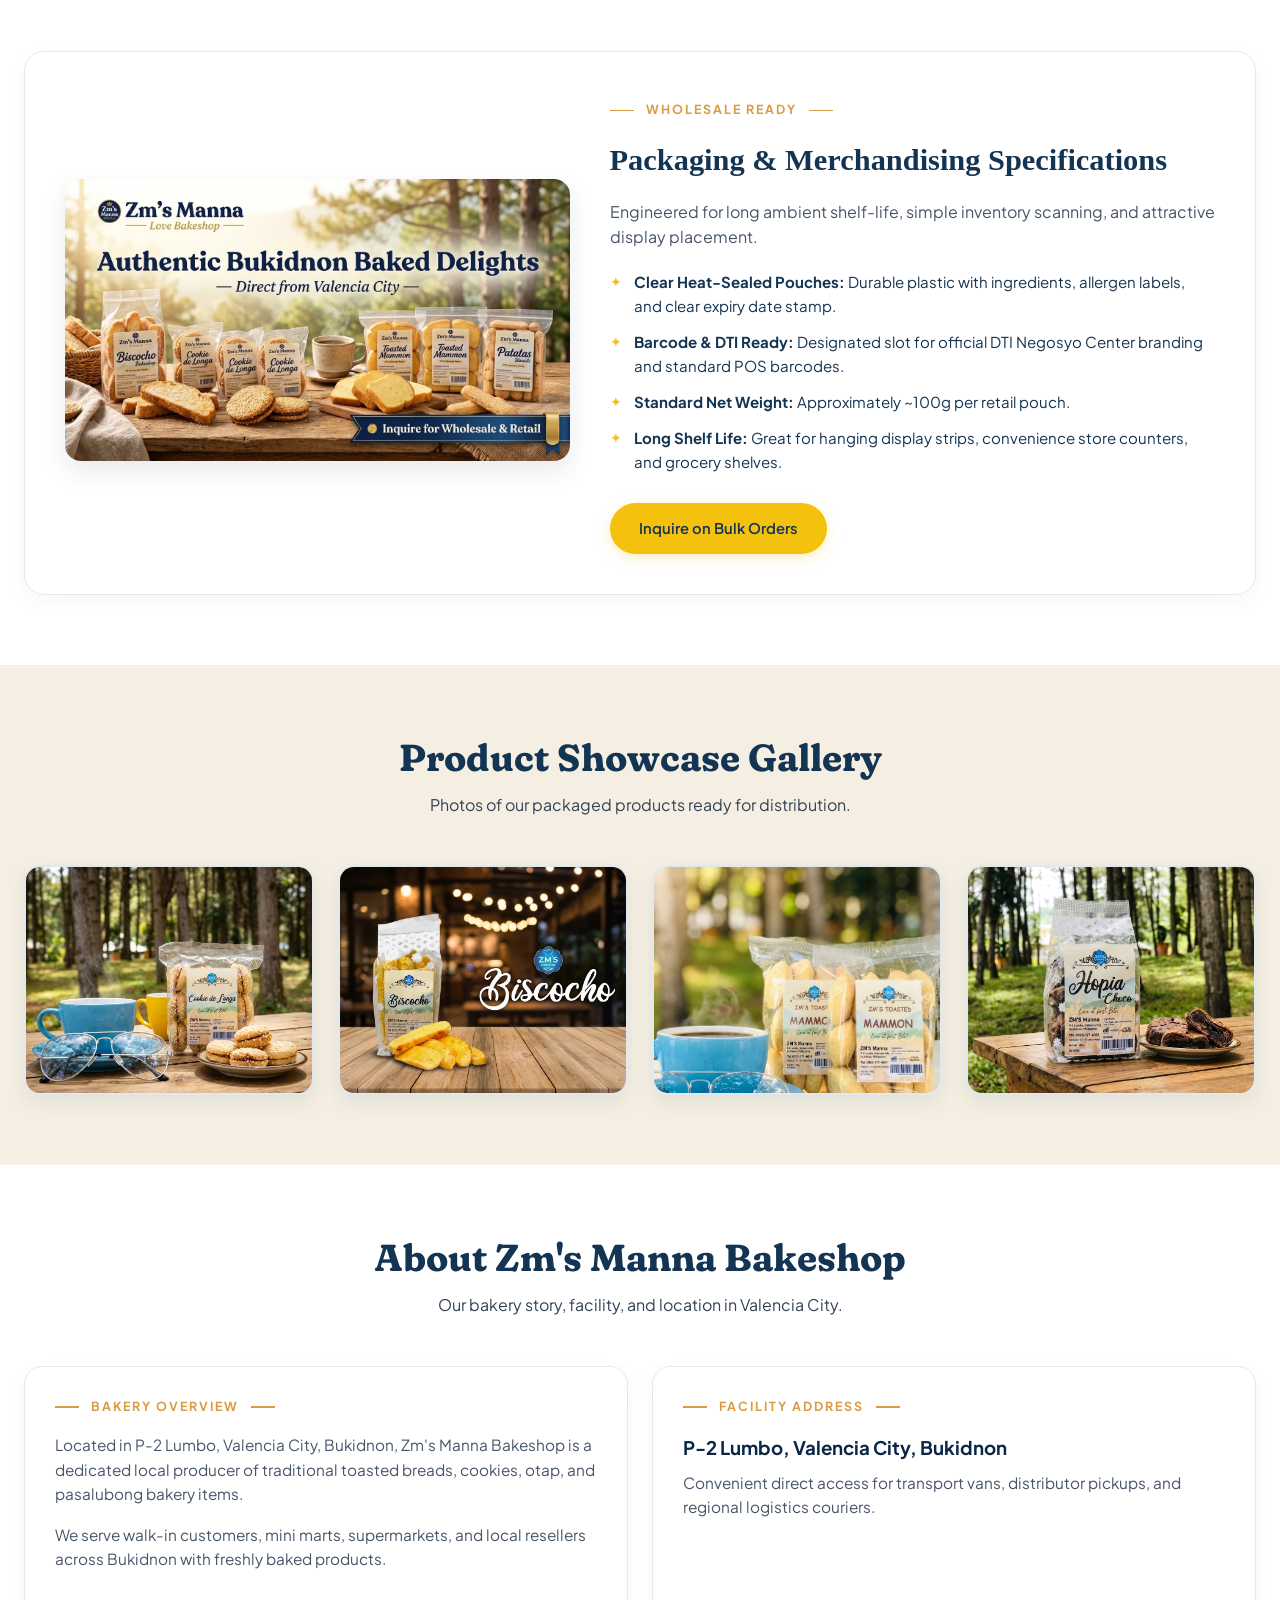
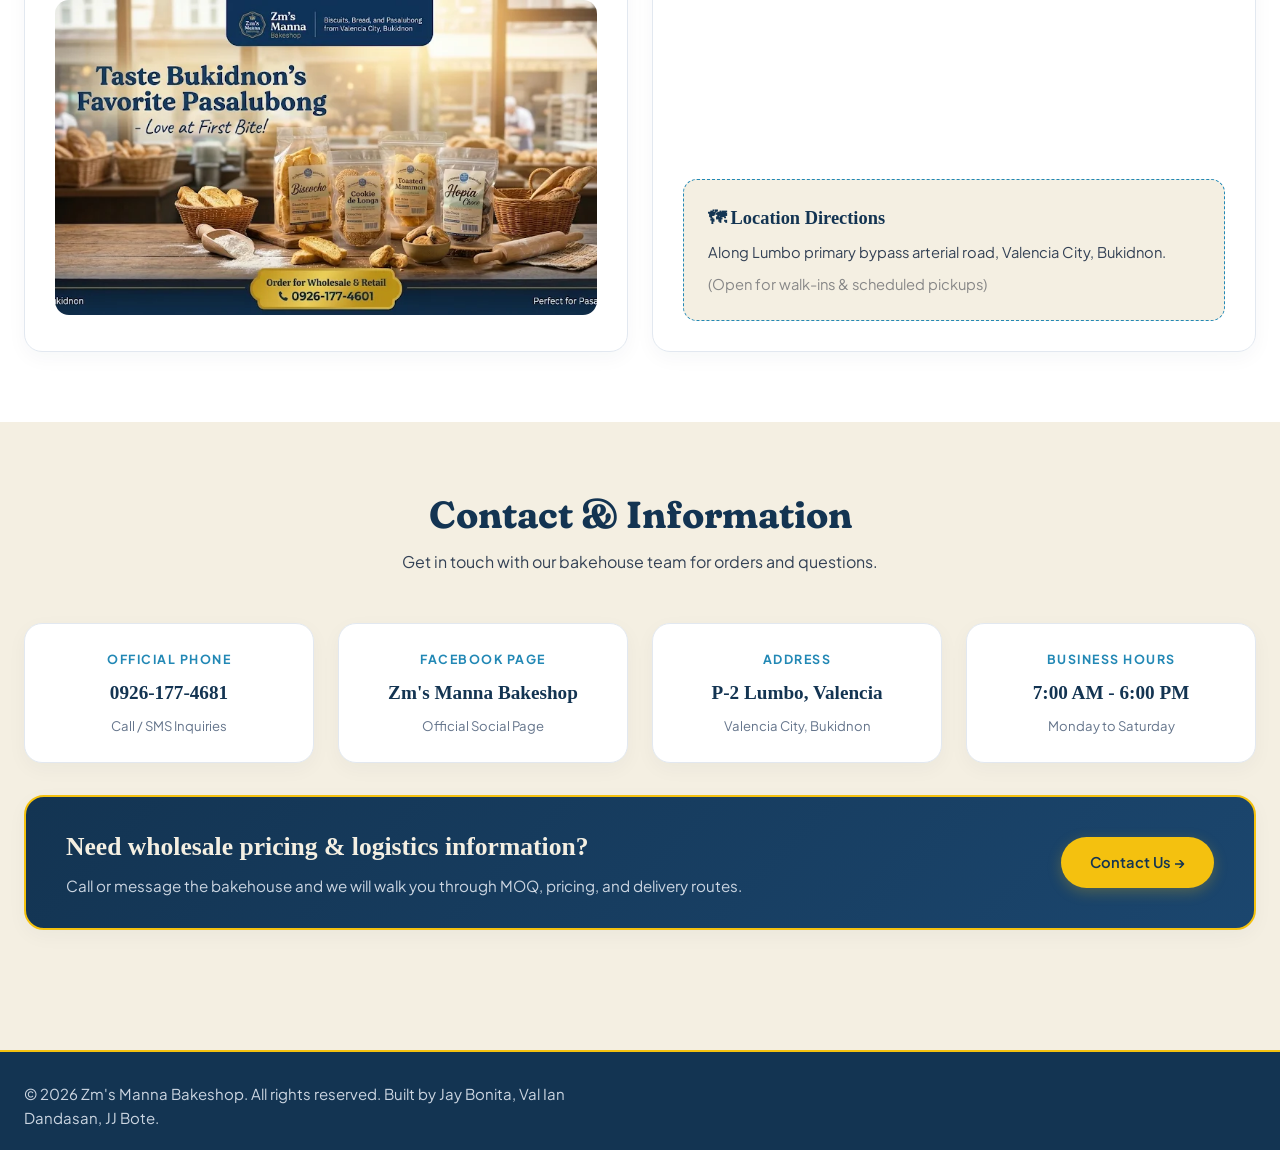
==== commit 3471929e: "fcking bs" ====
--- a/index.html
+++ b/index.html
@@ -9,13 +9,18 @@
   <!-- Hero is the LCP image: fetch it as early as possible -->
   <link rel="preload" as="image" href="assets/hero.webp" fetchpriority="high">
 
+  <!-- Marks the page as script-capable before first paint, so the
+       carousel can fall back to a plain scroll row without JS -->
+  <script>document.documentElement.classList.add('js');</script>
+
   <!-- Simple CSS files -->
-  <link rel="stylesheet" href="styles/global.css">
-  <link rel="stylesheet" href="styles/header-footer.css">
-  <link rel="stylesheet" href="styles/home.css">
-  <link rel="stylesheet" href="styles/animation.css">
-  <link rel="stylesheet" href="styles/media.css">
-  <link rel="stylesheet" href="styles/products.css">
+  <link rel="stylesheet" href="styles/global.css?v=4">
+  <link rel="stylesheet" href="styles/header-footer.css?v=4">
+  <link rel="stylesheet" href="styles/home.css?v=4">
+  <link rel="stylesheet" href="styles/animation.css?v=4">
+  <link rel="stylesheet" href="styles/media.css?v=4">
+  <link rel="stylesheet" href="styles/products.css?v=4">
+  <link rel="stylesheet" href="styles/modal.css?v=4">
 </head>
 <body>
 
@@ -73,15 +78,16 @@
 
     <div class="container hero__inner">
       <div class="hero__copy">
-        <p class="tag">Baked in Valencia City · Bukidnon</p>
-        <h1>Golden biscuits,<br>baked the Valencia way.</h1>
+        <p class="tag">Fresh From Valencia City</p>
+        <h1>Local Biscuits, Bread &amp; Pasalubong from Valencia City</h1>
         <p class="hero__lede">
-          Toasted biscocho, hopia, and pasalubong favorites — made in small batches at our
-          bakehouse in P-2 Lumbo and packed fresh for the trip home.
+          Zm's Manna Bakeshop provides quality baked biscuits, toasted bread, and pasalubong
+          favorites produced in P-2 Lumbo, Valencia City, Bukidnon for individual customers and
+          bulk wholesale buyers across Mindanao.
         </p>
         <div class="hero__actions">
-          <a href="#products" class="btn btn--gold">Explore the Catalog</a>
-          <a href="wholesale.html" class="btn btn--ghost">Wholesale Inquiries</a>
+          <a href="#contact" class="btn btn--gold">Contact Us</a>
+          <a href="#products" class="btn btn--ghost">View Products</a>
         </div>
       </div>
     </div>
@@ -121,7 +127,7 @@
             <span class="step-badge">STEP 02</span>
             <h3 class="pathway-title">Stores &amp; Mini Marts</h3>
             <p class="pathway-desc">Pre-sealed reseller packs optimized for fast shelf-turnover. Starter inventory bundles, predictable replenishment cycles, and regional courier dispatch.</p>
-            <a href="wholesale.html#inquiry-form" class="btn btn-white btn-block">Reseller Inquiries</a>
+            <a href="#contact" class="btn btn-white btn-block">Reseller Inquiries</a>
           </div>
         </div>
     -->
@@ -131,7 +137,7 @@
             <span class="step-badge">STEP 03</span>
             <h3 class="pathway-title">Pharmacies, Malls &amp; Corporate</h3>
             <p class="pathway-desc">Institutional wholesale volume supply contracts, barcoded packaged dry-goods, regional delivery routing, and formal recurring distribution across Mindanao.</p>
-            <a href="wholesale.html#inquiry-form" class="btn btn-blue btn-block">Request Bulk List</a>
+            <a href="#contact" class="btn btn-blue btn-block">Request Bulk List</a>
           </div>
         </div>
       </div>
@@ -139,27 +145,22 @@
   </section>
 -->
   <!-- ==========================================
-       3. PRODUCT COLLECTION (horizontal rail)
+       3. PRODUCT COLLECTION (looping carousel)
        ========================================== -->
 
   <section class="collection" id="products" aria-labelledby="products-title">
     <div class="container collection__head">
       <div class="collection__intro">
-        <p class="tag">The bakehouse selection</p>
         <h2 class="collection__title" id="products-title">Take home a taste of Valencia.</h2>
-        <p class="collection__desc">
-          Golden, crisp, and made for sharing — six baked favorites, packed fresh from our
-          bakehouse in P-2 Lumbo and ready for retail shelves or the trip home.
-        </p>
       </div>
 
       <div class="collection__controls">
-        <button class="rail-btn" type="button" data-dir="-1" aria-controls="product-rail" aria-label="Show previous products">
+        <button class="rail-btn" type="button" data-dir="-1" aria-controls="product-carousel" aria-label="Show previous product">
           <svg viewBox="0 0 24 24" fill="none" aria-hidden="true">
             <path d="M15 5 8 12l7 7" stroke="currentColor" stroke-width="1.8" stroke-linecap="round" stroke-linejoin="round"/>
           </svg>
         </button>
-        <button class="rail-btn" type="button" data-dir="1" aria-controls="product-rail" aria-label="Show next products">
+        <button class="rail-btn" type="button" data-dir="1" aria-controls="product-carousel" aria-label="Show next product">
           <svg viewBox="0 0 24 24" fill="none" aria-hidden="true">
             <path d="m9 5 7 7-7 7" stroke="currentColor" stroke-width="1.8" stroke-linecap="round" stroke-linejoin="round"/>
           </svg>
@@ -167,271 +168,187 @@
       </div>
     </div>
 
-    <div
-      class="rail"
-      id="product-rail"
-      data-rail
-      tabindex="0"
-      role="region"
-      aria-label="Product catalog, scrolls horizontally"
-    >
-      <ul class="rail__track">
-
-        <li class="rail__item">
-          <a class="product-card product-card--dark" href="wholesale.html#inquiry-form">
-            <div class="product-card__media">
-              <span class="product-card__index">01</span>
-              <span class="product-card__badge">Bestseller</span>
-              <img
-                src="assets/products/biscocho.webp"
-                alt="Zm's Manna Toasted Biscocho pouch with toasted bread slices"
-                width="1100" height="1375" loading="lazy" decoding="async"
-              >
-            </div>
-            <div class="product-card__body">
-              <p class="product-card__cat">Toasted biscuits</p>
-              <h3 class="product-card__name">Toasted Biscocho</h3>
-              <div class="product-card__foot">
-                <span class="product-card__spec">100 g · sealed pouch</span>
-                <span class="product-card__cta">
-                  Inquire
-                  <svg viewBox="0 0 24 24" fill="none" aria-hidden="true">
-                    <path d="M7 17 17 7M9 7h8v8" stroke="currentColor" stroke-width="1.8" stroke-linecap="round" stroke-linejoin="round"/>
-                  </svg>
+    <div class="showcase" id="product-carousel" data-showcase>
+      <div
+        class="showcase__viewport"
+        data-stage
+        role="group"
+        aria-roledescription="carousel"
+        aria-label="Six baked favorites, one in focus at a time"
+      >
+                <ul class="showcase__track">
+
+          <li class="showcase__item" data-product="toasted-biscocho">
+            <button class="product-card" type="button" data-card aria-haspopup="dialog" aria-label="Open details for Toasted Biscocho">
+              <span class="product-card__media">
+                <span class="product-card__index" aria-hidden="true">01</span>
+                <span class="product-card__badge">Bestseller</span>
+                <img
+                  src="assets/products/biscocho.webp"
+                  alt="Zm's Manna Toasted Biscocho pouch with toasted bread slices"
+                  width="1100" height="1375" loading="lazy" decoding="async"
+                >
+              </span>
+              <span class="product-card__body">
+                <span class="product-card__cat">Toasted specialties</span>
+                <span class="product-card__name">Toasted Biscocho</span>
+                <span class="product-card__foot">
+                  <span class="product-card__spec">100 g &middot; sealed pouch</span>
+                  <span class="product-card__cta">
+                    Details
+                    <svg viewBox="0 0 24 24" fill="none" aria-hidden="true"><path d="M7 17 17 7M9 7h8v8" stroke="currentColor" stroke-width="1.8" stroke-linecap="round" stroke-linejoin="round"/></svg>
+                  </span>
                 </span>
-              </div>
-            </div>
-          </a>
-        </li>
-
-        <li class="rail__item">
-          <a class="product-card" href="wholesale.html#inquiry-form">
-            <div class="product-card__media">
-              <span class="product-card__index">02</span>
-              <img
-                src="assets/products/hopia.webp"
-                alt="Zm's Manna Hopia Choco pouch with chocolate-filled pastries on a plate"
-                width="1100" height="1375" loading="lazy" decoding="async"
-              >
-            </div>
-            <div class="product-card__body">
-              <p class="product-card__cat">Chocolate-filled</p>
-              <h3 class="product-card__name">Hopia Choco</h3>
-              <div class="product-card__foot">
-                <span class="product-card__spec">100 g · sealed pouch</span>
-                <span class="product-card__cta">
-                  Inquire
-                  <svg viewBox="0 0 24 24" fill="none" aria-hidden="true">
-                    <path d="M7 17 17 7M9 7h8v8" stroke="currentColor" stroke-width="1.8" stroke-linecap="round" stroke-linejoin="round"/>
-                  </svg>
+              </span>
+            </button>
+          </li>
+
+          <li class="showcase__item" data-product="hopia-choco">
+            <button class="product-card" type="button" data-card aria-haspopup="dialog" aria-label="Open details for Hopia Choco">
+              <span class="product-card__media">
+                <span class="product-card__index" aria-hidden="true">02</span>
+                <span class="product-card__badge">Rich filling</span>
+                <img
+                  src="assets/products/hopia.webp"
+                  alt="Zm's Manna Hopia Choco pouch with chocolate-filled pastries on a plate"
+                  width="1100" height="1375" loading="lazy" decoding="async"
+                >
+              </span>
+              <span class="product-card__body">
+                <span class="product-card__cat">Chocolate-filled</span>
+                <span class="product-card__name">Hopia Choco</span>
+                <span class="product-card__foot">
+                  <span class="product-card__spec">100 g &middot; sealed pouch</span>
+                  <span class="product-card__cta">
+                    Details
+                    <svg viewBox="0 0 24 24" fill="none" aria-hidden="true"><path d="M7 17 17 7M9 7h8v8" stroke="currentColor" stroke-width="1.8" stroke-linecap="round" stroke-linejoin="round"/></svg>
+                  </span>
                 </span>
-              </div>
-            </div>
-          </a>
-        </li>
-
-        <li class="rail__item">
-          <a class="product-card" href="wholesale.html#inquiry-form">
-            <div class="product-card__media">
-              <span class="product-card__index">03</span>
-              <img
-                src="assets/products/mammon.webp"
-                alt="Two pouches of Zm's Manna Toasted Mammon"
-                width="1100" height="1467" loading="lazy" decoding="async"
-              >
-            </div>
-            <div class="product-card__body">
-              <p class="product-card__cat">Toasted biscuits</p>
-              <h3 class="product-card__name">Toasted Mammon</h3>
-              <div class="product-card__foot">
-                <span class="product-card__spec">100 g · sealed pouch</span>
-                <span class="product-card__cta">
-                  Inquire
-                  <svg viewBox="0 0 24 24" fill="none" aria-hidden="true">
-                    <path d="M7 17 17 7M9 7h8v8" stroke="currentColor" stroke-width="1.8" stroke-linecap="round" stroke-linejoin="round"/>
-                  </svg>
+              </span>
+            </button>
+          </li>
+
+          <li class="showcase__item" data-product="toasted-mammon">
+            <button class="product-card" type="button" data-card aria-haspopup="dialog" aria-label="Open details for Toasted Mammon">
+              <span class="product-card__media">
+                <span class="product-card__index" aria-hidden="true">03</span>
+                <span class="product-card__badge">Light &amp; airy</span>
+                <img
+                  src="assets/products/mammon.webp"
+                  alt="Two pouches of Zm's Manna Toasted Mammon"
+                  width="1100" height="1467" loading="lazy" decoding="async"
+                >
+              </span>
+              <span class="product-card__body">
+                <span class="product-card__cat">Toasted specialties</span>
+                <span class="product-card__name">Toasted Mammon</span>
+                <span class="product-card__foot">
+                  <span class="product-card__spec">100 g &middot; sealed pouch</span>
+                  <span class="product-card__cta">
+                    Details
+                    <svg viewBox="0 0 24 24" fill="none" aria-hidden="true"><path d="M7 17 17 7M9 7h8v8" stroke="currentColor" stroke-width="1.8" stroke-linecap="round" stroke-linejoin="round"/></svg>
+                  </span>
                 </span>
-              </div>
-            </div>
-          </a>
-        </li>
-
-        <li class="rail__item">
-          <a class="product-card" href="wholesale.html#inquiry-form">
-            <div class="product-card__media">
-              <span class="product-card__index">04</span>
-              <img
-                src="assets/products/patatas.webp"
-                alt="Zm's Manna Patatas pouches with a plate of crisp biscuits"
-                width="1100" height="1375" loading="lazy" decoding="async"
-              >
-            </div>
-            <div class="product-card__body">
-              <p class="product-card__cat">Crisp &amp; light</p>
-              <h3 class="product-card__name">Patatas Biscuits</h3>
-              <div class="product-card__foot">
-                <span class="product-card__spec">100 g · sealed pouch</span>
-                <span class="product-card__cta">
-                  Inquire
-                  <svg viewBox="0 0 24 24" fill="none" aria-hidden="true">
-                    <path d="M7 17 17 7M9 7h8v8" stroke="currentColor" stroke-width="1.8" stroke-linecap="round" stroke-linejoin="round"/>
-                  </svg>
+              </span>
+            </button>
+          </li>
+
+          <li class="showcase__item" data-product="patatas">
+            <button class="product-card" type="button" data-card aria-haspopup="dialog" aria-label="Open details for Patatas Biscuits">
+              <span class="product-card__media">
+                <span class="product-card__index" aria-hidden="true">04</span>
+                <span class="product-card__badge">Coffee pairing</span>
+                <img
+                  src="assets/products/patatas.webp"
+                  alt="Zm's Manna Patatas pouches with a plate of crisp biscuits"
+                  width="1100" height="1375" loading="lazy" decoding="async"
+                >
+              </span>
+              <span class="product-card__body">
+                <span class="product-card__cat">Crisp &amp; light</span>
+                <span class="product-card__name">Patatas Biscuits</span>
+                <span class="product-card__foot">
+                  <span class="product-card__spec">100 g &middot; sealed pouch</span>
+                  <span class="product-card__cta">
+                    Details
+                    <svg viewBox="0 0 24 24" fill="none" aria-hidden="true"><path d="M7 17 17 7M9 7h8v8" stroke="currentColor" stroke-width="1.8" stroke-linecap="round" stroke-linejoin="round"/></svg>
+                  </span>
                 </span>
-              </div>
-            </div>
-          </a>
-        </li>
-
-        <li class="rail__item">
-          <a class="product-card" href="wholesale.html#inquiry-form">
-            <div class="product-card__media">
-              <span class="product-card__index">05</span>
-              <img
-                src="assets/products/cookie-de-longga.webp"
-                alt="Zm's Manna Cookie de Longa pouch with sesame cookies"
-                width="1100" height="1100" loading="lazy" decoding="async"
-              >
-            </div>
-            <div class="product-card__body">
-              <p class="product-card__cat">Sesame cookies</p>
-              <h3 class="product-card__name">Cookie de Longa</h3>
-              <div class="product-card__foot">
-                <span class="product-card__spec">100 g · sealed pouch</span>
-                <span class="product-card__cta">
-                  Inquire
-                  <svg viewBox="0 0 24 24" fill="none" aria-hidden="true">
-                    <path d="M7 17 17 7M9 7h8v8" stroke="currentColor" stroke-width="1.8" stroke-linecap="round" stroke-linejoin="round"/>
-                  </svg>
+              </span>
+            </button>
+          </li>
+
+          <li class="showcase__item" data-product="cookie-de-longa">
+            <button class="product-card" type="button" data-card aria-haspopup="dialog" aria-label="Open details for Cookie de Longa">
+              <span class="product-card__media">
+                <span class="product-card__index" aria-hidden="true">05</span>
+                <span class="product-card__badge">Sesame</span>
+                <img
+                  src="assets/products/cookie-de-longga.webp"
+                  alt="Zm's Manna Cookie de Longa pouch with sesame cookies"
+                  width="1100" height="1100" loading="lazy" decoding="async"
+                >
+              </span>
+              <span class="product-card__body">
+                <span class="product-card__cat">Sesame cookies</span>
+                <span class="product-card__name">Cookie de Longa</span>
+                <span class="product-card__foot">
+                  <span class="product-card__spec">100 g &middot; sealed pouch</span>
+                  <span class="product-card__cta">
+                    Details
+                    <svg viewBox="0 0 24 24" fill="none" aria-hidden="true"><path d="M7 17 17 7M9 7h8v8" stroke="currentColor" stroke-width="1.8" stroke-linecap="round" stroke-linejoin="round"/></svg>
+                  </span>
                 </span>
-              </div>
-            </div>
-          </a>
-        </li>
-
-        <li class="rail__item">
-          <a class="product-card" href="wholesale.html#inquiry-form">
-            <div class="product-card__media">
-              <span class="product-card__index">06</span>
-              <img
-                src="assets/products/biscocho2.webp"
-                alt="Two pouches of Zm's Manna Special Biscocho"
-                width="1100" height="1467" loading="lazy" decoding="async"
-              >
-            </div>
-            <div class="product-card__body">
-              <p class="product-card__cat">Toasted biscuits</p>
-              <h3 class="product-card__name">Special Biscocho</h3>
-              <div class="product-card__foot">
-                <span class="product-card__spec">100 g · sealed pouch</span>
-                <span class="product-card__cta">
-                  Inquire
-                  <svg viewBox="0 0 24 24" fill="none" aria-hidden="true">
-                    <path d="M7 17 17 7M9 7h8v8" stroke="currentColor" stroke-width="1.8" stroke-linecap="round" stroke-linejoin="round"/>
-                  </svg>
+              </span>
+            </button>
+          </li>
+
+          <li class="showcase__item" data-product="special-biscocho">
+            <button class="product-card" type="button" data-card aria-haspopup="dialog" aria-label="Open details for Special Biscocho">
+              <span class="product-card__media">
+                <span class="product-card__index" aria-hidden="true">06</span>
+                <span class="product-card__badge">Special cut</span>
+                <img
+                  src="assets/products/biscocho2.webp"
+                  alt="Two pouches of Zm's Manna Special Biscocho"
+                  width="1100" height="1467" loading="lazy" decoding="async"
+                >
+              </span>
+              <span class="product-card__body">
+                <span class="product-card__cat">Toasted specialties</span>
+                <span class="product-card__name">Special Biscocho</span>
+                <span class="product-card__foot">
+                  <span class="product-card__spec">100 g &middot; sealed pouch</span>
+                  <span class="product-card__cta">
+                    Details
+                    <svg viewBox="0 0 24 24" fill="none" aria-hidden="true"><path d="M7 17 17 7M9 7h8v8" stroke="currentColor" stroke-width="1.8" stroke-linecap="round" stroke-linejoin="round"/></svg>
+                  </span>
                 </span>
-              </div>
-            </div>
-          </a>
-        </li>
-
-      </ul>
+              </span>
+            </button>
+          </li>
+
+        </ul>
+      </div>
     </div>
 
     <div class="container collection__foot">
-      <div class="collection__progress" aria-hidden="true">
-        <span data-thumb></span>
-      </div>
+      <p class="showcase__hint">Drag, swipe or use the arrow keys</p>
+
+      <div class="showcase__dots" data-dots>
+        <button class="showcase__dot" type="button" data-goto="0" aria-label="Show Toasted Biscocho" aria-current="true"></button>
+        <button class="showcase__dot" type="button" data-goto="1" aria-label="Show Hopia Choco"></button>
+        <button class="showcase__dot" type="button" data-goto="2" aria-label="Show Toasted Mammon"></button>
+        <button class="showcase__dot" type="button" data-goto="3" aria-label="Show Patatas Biscuits"></button>
+        <button class="showcase__dot" type="button" data-goto="4" aria-label="Show Cookie de Longa"></button>
+        <button class="showcase__dot" type="button" data-goto="5" aria-label="Show Special Biscocho"></button>
+      </div>
+
+      <p class="showcase__count" aria-live="polite">
+        <span data-count>01</span><span class="showcase__count-sep" aria-hidden="true">/</span><span>06</span>
+      </p>
     </div>
   </section>
-
-    <!-- PRODUCTS
-  <section id="products" class="section">
-    <div class="container">
-      <div class="section-header">
-        <h2 class="section-title">Product Catalog</h2>
-        <p class="section-desc">Fresh baked pasalubong items packed in convenient retail pouches.</p>
-      </div>
-
-      <div class="row">
-        <div class="col-3">
-          <div class="box product-box">
-            <div class="product-img">
-              <img src="assets\Cookie-de-longga.jpeg" alt="Cookie de Longa">
-            </div>
-            <h3 class="product-name">Cookie de Longa</h3>
-            <div class="product-info">Pack Size: 100g Pouch</div>
-            <div class="product-info">Unit: Retail Pack / Carton Box</div>
-            <a href="wholesale.html#inquiry-form" class="btn btn-white btn-block">Inquire Product</a>
-          </div>
-        </div>
-
-        <div class="col-3">
-          <div class="box product-box">
-            <div class="product-img">
-              <img src="assets/Biscocho2.webp" alt="Toasted Biscocho">
-            </div>
-            <h3 class="product-name">Toasted Biscocho</h3>
-            <div class="product-info">Pack Size: 100g Pouch</div>
-            <div class="product-info">Unit: Retail Pack / Carton Box</div>
-            <a href="wholesale.html#inquiry-form" class="btn btn-white btn-block">Inquire Product</a>
-          </div>
-        </div>
-
-        <div class="col-3">
-          <div class="box product-box">
-            <div class="product-img">
-              <img src="assets/Mammon.webp" alt="Toasted Mammon">
-            </div>
-            <h3 class="product-name">Toasted Mammon</h3>
-            <div class="product-info">Pack Size: 100g Pouch</div>
-            <div class="product-info">Unit: Retail Pack / Carton Box</div>
-            <a href="wholesale.html#inquiry-form" class="btn btn-white btn-block">Inquire Product</a>
-          </div>
-        </div>
-
-        <div class="col-3">
-          <div class="box product-box">
-            <div class="product-img">
-              <img src="assets/Hopia.webp" alt="Hopia Choco">
-            </div>
-            <h3 class="product-name">Hopia Choco</h3>
-            <div class="product-info">Pack Size: 100g Pouch</div>
-            <div class="product-info">Unit: Retail Pack / Carton Box</div>
-            <a href="wholesale.html#inquiry-form" class="btn btn-white btn-block">Inquire Product</a>
-          </div>
-        </div>
-
-        <div class="col-3">
-          <div class="box product-box">
-            <div class="product-img">
-              <img src="assets/Patatas.webp" alt="Patatas Biscuits">
-            </div>
-            <h3 class="product-name">Patatas Biscuits</h3>
-            <div class="product-info">Pack Size: 100g Pouch</div>
-            <div class="product-info">Unit: Retail Pack / Carton Box</div>
-            <a href="wholesale.html#inquiry-form" class="btn btn-white btn-block">Inquire Product</a>
-          </div>
-        </div>
-
-        <div class="col-3">
-          <div class="box product-box">
-            <div class="product-img">
-              <img src="assets/Biscocho.webp" alt="Special Biscocho Nice">
-            </div>
-            <h3 class="product-name">Special Biscocho</h3>
-            <div class="product-info">Pack Size: 100g Pouch</div>
-            <div class="product-info">Unit: Retail Pack / Carton Box</div>
-            <a href="wholesale.html#inquiry-form" class="btn btn-white btn-block">Inquire Product</a>
-          </div>
-        </div>
-      </div>
-    </div>
-  </section>
-  -->
-
-  <!-- ==========================================
-       6. PACKAGING SPECIFICATIONS
-       ========================================== -->
 
   <section id="packaging" class="section">
     <div class="container">
@@ -452,7 +369,7 @@
             <li><strong>Long Shelf Life:</strong> Great for hanging display strips, convenience store counters, and grocery shelves.</li>
           </ul>
 
-          <a href="wholesale.html#inquiry-form" class="btn btn-blue">Inquire on Bulk Orders</a>
+          <a href="#contact" class="btn btn-blue">Inquire on Bulk Orders</a>
         </div>
       </div>
     </div>
@@ -468,22 +385,22 @@
       <div class="row">
         <div class="col-4">
           <div class="gallery-img">
-            <img src="assets/Cookie-de-longga.jpeg" alt="Cookie de Longa">
+            <img src="assets/orig/Cookie-de-longga.jpeg" alt="Cookie de Longa">
           </div>
         </div>
         <div class="col-4">
           <div class="gallery-img">
-            <img src="assets/Biscocho.webp" alt="Biscocho">
+            <img src="assets/orig/Biscocho.webp" alt="Biscocho">
           </div>
         </div>
         <div class="col-4">
           <div class="gallery-img">
-            <img src="assets/Mammon.webp" alt="Mammon">
+            <img src="assets/orig/Mammon.webp" alt="Mammon">
           </div>
         </div>
         <div class="col-4">
           <div class="gallery-img">
-            <img src="assets/Hopia.webp" alt="Hopia">
+            <img src="assets/orig/Hopia.webp" alt="Hopia">
           </div>
         </div>
       </div>
@@ -580,7 +497,7 @@
       <div class="box cta-box">
         <div>
           <h3>Need wholesale pricing &amp; logistics information?</h3>
-          <p>Check out our distribution routes, MOQ, and inquiry form on our wholesale page.</p>
+          <p>Call or message the bakehouse and we will walk you through MOQ, pricing, and delivery routes.</p>
         </div>
         <a href="#contact" class="btn btn-blue">Contact Us &rarr;</a>
       </div>
@@ -595,11 +512,23 @@
   <footer>
     <div class="container">
       <div class="footer-info">
-        <p>&copy; 2026 Zm's Manna Bakeshop. All rights reserved.</p>
+        <p>&copy; 2026 Zm's Manna Bakeshop.  All rights reserved.       Built by Jay Bonita, Val Ian Dandasan, JJ Bote.</p>
       </div>
     </div>
   </footer>
 
-  <script src="scripts/catalog.js" defer></script>
+  <!-- ==========================================
+       10. PRODUCT DETAILS DIALOG
+       Content is written by scripts/catalog.js
+       ========================================== -->
+  <div class="modal" id="product-modal" role="dialog" aria-modal="true" aria-labelledby="modal-title" aria-hidden="true">
+    <div class="modal-box">
+      <button class="modal-close" type="button" aria-label="Close details">&#10005;</button>
+      <div class="modal-media"></div>
+      <div class="modal-info"></div>
+    </div>
+  </div>
+
+  <script src="scripts/catalog.js?v=4" defer></script>
 </body>
 </html>
--- a/styles/home.css
+++ b/styles/home.css
@@ -63,7 +63,7 @@
 }
 
 .hero__copy {
-  max-width: 41rem;
+  max-width: 40rem;
 }
 
 .hero .tag {
@@ -76,13 +76,15 @@
   background-color: #F4C10F;
 }
 
+/* A sentence, not a slogan — so it is set smaller and wider than a
+   two-word display headline would be. */
 .hero h1 {
   font-family: 'Fraunces', Georgia, serif;
   font-variation-settings: "SOFT" 100, "WONK" 1;
-  font-size: clamp(2.5rem, 1.35rem + 4.4vw, 5.1rem);
+  font-size: clamp(2.05rem, 1.15rem + 2.95vw, 3.85rem);
   font-weight: 800;
-  line-height: 0.98;
-  letter-spacing: -0.035em;
+  line-height: 1.02;
+  letter-spacing: -0.032em;
   color: #FBF7EE;
   margin: 0 0 22px 0;
   text-wrap: balance;
@@ -167,7 +169,7 @@
   }
 
   .hero h1 {
-    font-size: clamp(2.15rem, 8.6vw, 3rem);
+    font-size: clamp(1.85rem, 7.4vw, 2.6rem);
   }
 
   .hero__actions .btn {
--- a/styles/products.css
+++ b/styles/products.css
@@ -1,17 +1,19 @@
 /* ==========================================
-   PRODUCTS.CSS — Horizontal product collection
-   Native scroll-snap does the work; JS only
-   drives the arrows, drag and progress bar.
+   PRODUCTS.CSS — Looping product carousel
+   Three cards read as the shelf; one card on
+   each side sits back as a faded buffer.
    ========================================== */
 
 .collection {
-  --card-w: clamp(252px, 27vw, 352px);
-  --card-gap: clamp(16px, 1.6vw, 24px);
+  --card-w: clamp(198px, 18vw, 262px);
+  --card-h: clamp(336px, 30.5vw, 444px);
+  --step: calc(var(--card-w) * 0.98);
   --ease-out: cubic-bezier(0.22, 1, 0.36, 1);
-  --rail-pad: max(var(--gutter), calc((100% - var(--page-max)) / 2 + var(--gutter)));
-
-  padding: clamp(64px, 9vw, 116px) 0 clamp(40px, 6vw, 68px);
+
+  padding: clamp(64px, 9vw, 116px) 0 clamp(40px, 6vw, 64px);
   background-color: #F4EFE2;
+  overflow: hidden;
+  overflow: clip;
 }
 
 /* --- Section head --------------------------------------------------- */
@@ -21,7 +23,7 @@
   align-items: flex-end;
   justify-content: space-between;
   gap: clamp(24px, 4vw, 64px);
-  margin-bottom: clamp(30px, 4vw, 48px);
+  margin-bottom: clamp(28px, 3.6vw, 44px);
 }
 
 .collection__title {
@@ -33,7 +35,6 @@
   letter-spacing: -0.035em;
   color: #133452;
   margin: 0 0 14px 0;
-  max-width: 18ch;
 }
 
 .collection__desc {
@@ -68,8 +69,7 @@
     background-color 0.25s ease,
     border-color 0.25s ease,
     color 0.25s ease,
-    transform 0.25s ease,
-    opacity 0.25s ease;
+    transform 0.25s ease;
 }
 
 .rail-btn svg {
@@ -77,66 +77,64 @@
   height: 20px;
 }
 
-.rail-btn:hover:not(:disabled) {
+.rail-btn:hover {
   background-color: #133452;
   border-color: #133452;
   color: #F4EFE2;
   transform: translateY(-2px);
 }
 
-.rail-btn:disabled {
-  opacity: 0.28;
-  cursor: default;
-}
-
-/* --- The rail ------------------------------------------------------- */
-
-.rail {
-  overflow-x: auto;
-  overflow-y: hidden;
-  scroll-snap-type: x mandatory;
-  scroll-padding-inline: var(--rail-pad);
-  scroll-behavior: smooth;
-  overscroll-behavior-x: contain;
-  scrollbar-width: none;
-  -ms-overflow-style: none;
+/* --- The carousel --------------------------------------------------- */
+
+.showcase {
+  position: relative;
+}
+
+.showcase__viewport {
+  position: relative;
+  height: var(--card-h);
+  touch-action: pan-y;
   cursor: grab;
-  /* Room for the card lift + shadow, cancelled out again so layout is unchanged */
-  padding-block: 24px 46px;
-  margin-block: -24px -46px;
-}
-
-.rail::-webkit-scrollbar {
-  display: none;
-}
-
-.rail:focus-visible {
-  outline: 3px solid #F4C10F;
-  outline-offset: 4px;
-}
-
-.rail.is-dragging {
+}
+
+.showcase.is-dragging .showcase__viewport {
   cursor: grabbing;
-  scroll-snap-type: none;
-  scroll-behavior: auto;
-  user-select: none;
-}
-
-.rail__track {
-  display: flex;
-  align-items: stretch;
-  gap: var(--card-gap);
-  width: max-content;
-  padding-inline: var(--rail-pad);
-  margin: 0;
+}
+
+.showcase__track {
+  position: relative;
+  height: 100%;
+  margin: 0;
+  padding: 0;
   list-style: none;
 }
 
-.rail__item {
-  display: flex;
-  flex: 0 0 var(--card-w);
-  scroll-snap-align: start;
-  scroll-snap-stop: always;
+/* Every card is stacked on the same centre point, then pushed sideways
+   by its distance from the active one. JS writes --o (offset), --s
+   (scale), --a (opacity) and --lift; everything else is CSS. */
+.showcase__item {
+  position: absolute;
+  top: 50%;
+  left: 50%;
+  z-index: var(--z, 1);
+  width: var(--card-w);
+  height: 100%;
+  margin: 0;
+  transform:
+    translate(-50%, -50%)
+    translateY(var(--lift, 0px))
+    translateX(calc(var(--o, 0) * var(--step)))
+    scale(var(--s, 1));
+  opacity: var(--a, 1);
+  transition:
+    transform 0.6s var(--ease-out),
+    opacity 0.45s ease;
+  will-change: transform, opacity;
+}
+
+/* While a finger or mouse is down the cards must follow it exactly */
+.showcase.is-dragging .showcase__item {
+  transition: none;
 }
 
 /* --- Product card --------------------------------------------------- */
@@ -145,17 +143,24 @@
   display: flex;
   flex-direction: column;
   width: 100%;
+  height: 100%;
+  padding: 0;
   overflow: hidden;
   border: 1px solid rgba(19, 52, 82, 0.12);
-  border-radius: 22px;
+  border-radius: 18px;
   background-color: #fffdf8;
   color: #133452;
+  font: inherit;
+  text-align: left;
   text-decoration: none;
-  box-shadow: 0 1px 2px rgba(19, 52, 82, 0.05);
+  cursor: pointer;
+  -webkit-appearance: none;
+  appearance: none;
+  box-shadow: 0 2px 6px rgba(19, 52, 82, 0.05);
   transition:
-    transform 0.5s var(--ease-out),
-    box-shadow 0.5s var(--ease-out),
-    border-color 0.3s ease;
+    border-color 0.4s ease,
+    box-shadow 0.4s ease,
+    background-color 0.4s ease;
 }
 
 .product-card:focus-visible {
@@ -165,7 +170,9 @@
 
 .product-card__media {
   position: relative;
-  aspect-ratio: 4 / 5;
+  display: block;
+  flex: 1 1 auto;
+  min-height: 0;
   overflow: hidden;
   background-color: #f2e9d8;
 }
@@ -182,56 +189,58 @@
 
 .product-card__index {
   position: absolute;
-  top: 16px;
-  left: 18px;
+  top: 12px;
+  left: 14px;
   z-index: 2;
-  font-size: 0.7rem;
+  font-size: 0.62rem;
   font-weight: 700;
   letter-spacing: 0.2em;
-  color: rgba(19, 52, 82, 0.45);
+  color: rgba(19, 52, 82, 0.5);
 }
 
 .product-card__badge {
   position: absolute;
-  top: 13px;
-  right: 13px;
+  top: 10px;
+  right: 10px;
   z-index: 2;
-  padding: 6px 11px;
+  padding: 5px 9px;
   border-radius: 999px;
   background-color: #F4C10F;
   color: #133452;
-  font-size: 0.6rem;
-  font-weight: 700;
-  letter-spacing: 0.14em;
+  font-size: 0.52rem;
+  font-weight: 700;
+  letter-spacing: 0.12em;
   text-transform: uppercase;
   box-shadow: 0 4px 12px rgba(19, 52, 82, 0.16);
 }
 
 .product-card__body {
   display: flex;
-  flex: 1;
+  flex: 0 0 auto;
   flex-direction: column;
-  gap: 6px;
-  padding: 18px 20px 20px;
+  gap: 5px;
+  padding: 14px 16px 16px;
 }
 
 .product-card__cat {
-  margin: 0;
-  font-size: 0.64rem;
-  font-weight: 700;
-  letter-spacing: 0.18em;
+  display: block;
+  margin: 0;
+  font-size: 0.58rem;
+  font-weight: 700;
+  letter-spacing: 0.17em;
   text-transform: uppercase;
   color: #8a6a2f;
 }
 
 .product-card__name {
+  display: block;
   margin: 0;
   font-family: 'Fraunces', Georgia, serif;
   font-variation-settings: "SOFT" 100, "WONK" 1;
-  font-size: clamp(1.4rem, 1.15rem + 0.55vw, 1.72rem);
-  font-weight: 700;
-  line-height: 1.02;
-  letter-spacing: -0.025em;
+  font-size: clamp(1.12rem, 0.98rem + 0.42vw, 1.34rem);
+  font-weight: 700;
+  line-height: 1.05;
+  letter-spacing: -0.02em;
   color: #133452;
 }
 
@@ -239,14 +248,14 @@
   display: flex;
   align-items: center;
   justify-content: space-between;
-  gap: 12px;
-  margin-top: auto;
-  padding-top: 16px;
+  gap: 10px;
+  margin-top: 6px;
+  padding-top: 10px;
   border-top: 1px solid rgba(19, 52, 82, 0.12);
 }
 
 .product-card__spec {
-  font-size: 0.74rem;
+  font-size: 0.66rem;
   letter-spacing: 0.02em;
   color: #5b6b7b;
 }
@@ -254,101 +263,160 @@
 .product-card__cta {
   display: inline-flex;
   align-items: center;
-  gap: 6px;
-  font-size: 0.78rem;
+  gap: 4px;
+  font-size: 0.68rem;
   font-weight: 700;
   color: #133452;
   white-space: nowrap;
+  opacity: 0.55;
+  transition: opacity 0.3s ease;
 }
 
 .product-card__cta svg {
-  width: 14px;
-  height: 14px;
+  width: 12px;
+  height: 12px;
   transition: transform 0.3s var(--ease-out);
 }
 
-/* --- Dark / featured card ------------------------------------------- */
-
-.product-card--dark {
+/* --- The card in focus ---------------------------------------------- */
+
+.showcase__item.is-center .product-card {
+  background-color: #fffefa;
+  border-color: rgba(244, 193, 15, 0.95);
+  box-shadow:
+    0 30px 55px -18px rgba(19, 52, 82, 0.42),
+    0 0 0 1px rgba(244, 193, 15, 0.55);
+}
+
+.showcase__item.is-center .product-card__media img {
+  transform: scale(1.04);
+}
+
+.showcase__item.is-center .product-card__cta {
+  opacity: 1;
+}
+
+/* The faded neighbours still respond to a pointer, so hovering one is
+   the hint that it can be brought forward. */
+.showcase__item:not(.is-center) .product-card:hover {
+  border-color: rgba(244, 193, 15, 0.55);
+}
+
+.showcase__item:not(.is-center) .product-card:hover .product-card__cta {
+  opacity: 0.85;
+}
+
+/* --- Footer: hint, dots, counter ------------------------------------ */
+
+.collection__foot {
+  display: flex;
+  align-items: center;
+  justify-content: space-between;
+  gap: 20px;
+  margin-top: clamp(24px, 3vw, 38px);
+}
+
+.showcase__hint {
+  margin: 0;
+  flex: 1 1 0;
+  font-size: 0.72rem;
+  letter-spacing: 0.06em;
+  text-transform: uppercase;
+  color: #7d8a97;
+}
+
+.showcase__dots {
+  display: flex;
+  align-items: center;
+  gap: 8px;
+}
+
+.showcase__dot {
+  width: 8px;
+  height: 8px;
+  padding: 0;
+  border: 0;
+  border-radius: 999px;
+  background-color: rgba(19, 52, 82, 0.22);
+  cursor: pointer;
+  transition: width 0.35s var(--ease-out), background-color 0.25s ease;
+}
+
+.showcase__dot:hover {
+  background-color: rgba(19, 52, 82, 0.45);
+}
+
+.showcase__dot[aria-current="true"] {
+  width: 26px;
   background-color: #133452;
-  border-color: #133452;
-  box-shadow: 0 18px 36px rgba(19, 52, 82, 0.22);
-}
-
-.product-card--dark .product-card__name {
-  color: #FBF7EE;
-}
-
-.product-card--dark .product-card__cat {
-  color: #E9C46A;
-}
-
-.product-card--dark .product-card__spec {
-  color: rgba(247, 242, 231, 0.64);
-}
-
-.product-card--dark .product-card__cta {
-  color: #FBF7EE;
-}
-
-.product-card--dark .product-card__foot {
-  border-top-color: rgba(247, 242, 231, 0.18);
-}
-
-/* --- Hover / pointer states ----------------------------------------- */
-
-@media (hover: hover) {
-  .product-card:hover {
-    transform: translateY(-6px);
-    border-color: rgba(244, 193, 15, 0.85);
-    box-shadow: 0 22px 40px rgba(19, 52, 82, 0.14);
-  }
-
-  .product-card--dark:hover {
-    box-shadow: 0 26px 46px rgba(19, 52, 82, 0.3);
-  }
-
-  .product-card:hover .product-card__media img {
-    transform: scale(1.045);
-  }
-
-  .product-card:hover .product-card__cta svg {
-    transform: translate(3px, -3px);
-  }
-}
-
-/* --- Progress ------------------------------------------------------- */
-
-.collection__foot {
-  margin-top: 30px;
-}
-
-.collection__progress {
+}
+
+/* The dot is 8px, but the target it presents is 24px */
+.showcase__dot::before {
+  content: "";
+  position: absolute;
+  inset: -8px;
+}
+
+.showcase__dot {
   position: relative;
-  height: 3px;
-  border-radius: 999px;
-  background-color: rgba(19, 52, 82, 0.12);
-  overflow: hidden;
-}
-
-.collection__progress span {
-  position: absolute;
-  top: 0;
-  bottom: 0;
-  left: 0;
-  width: 30%;
-  border-radius: inherit;
-  background-color: #133452;
-  transition: left 0.18s linear, width 0.18s linear;
+}
+
+.showcase__count {
+  flex: 1 1 0;
+  margin: 0;
+  text-align: right;
+  font-size: 0.74rem;
+  font-weight: 700;
+  letter-spacing: 0.12em;
+  color: #133452;
+}
+
+.showcase__count-sep {
+  margin: 0 4px;
+  color: #a9b2bb;
+}
+
+/* --- Without JavaScript --------------------------------------------- */
+
+html:not(.js) .showcase__viewport {
+  height: auto;
+  overflow-x: auto;
+  padding-block: 8px 24px;
+}
+
+html:not(.js) .showcase__track {
+  display: flex;
+  gap: 20px;
+  padding-inline: var(--gutter);
+}
+
+html:not(.js) .showcase__item {
+  position: static;
+  flex: 0 0 var(--card-w);
+  width: var(--card-w);
+  height: var(--card-h);
+  transform: none;
+  opacity: 1;
+}
+
+html:not(.js) .collection__controls,
+html:not(.js) .collection__foot {
+  display: none;
 }
 
 /* --- Responsive ----------------------------------------------------- */
 
 @media (max-width: 900px) {
+  .collection {
+    --card-w: clamp(210px, 30vw, 250px);
+    --card-h: clamp(340px, 48vw, 420px);
+  }
+
   .collection__head {
     flex-direction: column;
     align-items: flex-start;
-    gap: 24px;
+    gap: 22px;
   }
 
   .collection__title {
@@ -362,7 +430,9 @@
 
 @media (max-width: 640px) {
   .collection {
-    --card-w: min(78vw, 320px);
+    --card-w: min(72vw, 260px);
+    --card-h: min(126vw, 430px);
+    --step: calc(var(--card-w) * 0.72);
   }
 
   .rail-btn {
@@ -371,32 +441,33 @@
   }
 
   .collection__foot {
-    margin-top: 0;
+    gap: 12px;
+  }
+
+  .showcase__hint {
+    display: none;
+  }
+
+  .showcase__dots {
+    flex: 1 1 auto;
+  }
+
+  .showcase__count {
+    flex: 0 0 auto;
   }
 
   .product-card__body {
-    padding: 16px 18px 18px;
+    padding: 12px 14px 14px;
   }
 }
 
 @media (prefers-reduced-motion: reduce) {
-  .rail {
-    scroll-behavior: auto;
-  }
-
+  .showcase__item,
   .product-card,
   .product-card__media img,
   .product-card__cta svg,
   .rail-btn,
-  .collection__progress span {
+  .showcase__dot {
     transition: none;
   }
-
-  .product-card:hover {
-    transform: none;
-  }
-
-  .product-card:hover .product-card__media img {
-    transform: none;
-  }
-}
+}
--- a/styles/modal.css
+++ b/styles/modal.css
@@ -0,0 +1,267 @@
+/* ==========================================
+   MODAL.CSS — Product popup
+   Ported from .archive/styles/archive/components.css
+   (.modal / .modal-box / .modal-media / .modal-info / .spec)
+   with this site's palette in place of the old tokens.
+   ========================================== */
+
+.modal {
+  position: fixed;
+  inset: 0;
+  z-index: 200;
+  display: grid;
+  place-items: center;
+  padding: 1.2rem;
+  background: rgba(11, 39, 70, 0.55);
+  -webkit-backdrop-filter: blur(0.5rem);
+  backdrop-filter: blur(0.5rem);
+  visibility: hidden;
+  opacity: 0;
+  transition: opacity 0.35s, visibility 0s linear 0.35s;
+}
+
+.modal.is-open {
+  visibility: visible;
+  opacity: 1;
+  transition: opacity 0.35s, visibility 0s;
+}
+
+.modal-box {
+  position: relative;
+  display: grid;
+  grid-template-columns: 1fr 1fr;
+  width: min(60rem, 100%);
+  max-height: 90vh;
+  overflow: auto;
+  background: #fffdf8;
+  border: 1px solid rgba(19, 52, 82, 0.14);
+  border-radius: 1.625rem;
+  box-shadow: 0 30px 60px -20px rgba(9, 30, 49, 0.55);
+  transform: translateY(1.625rem) scale(0.97);
+  transition: transform 0.4s cubic-bezier(0.22, 1, 0.36, 1);
+}
+
+.modal.is-open .modal-box {
+  transform: none;
+}
+
+.modal-close {
+  position: absolute;
+  top: 0.875rem;
+  right: 0.875rem;
+  z-index: 2;
+  display: grid;
+  place-items: center;
+  width: 2.5rem;
+  height: 2.5rem;
+  padding: 0;
+  border-radius: 50%;
+  border: 1px solid rgba(19, 52, 82, 0.16);
+  background: rgba(255, 253, 248, 0.85);
+  color: #133452;
+  font-size: 1rem;
+  cursor: pointer;
+  transition: background 0.25s, color 0.25s, rotate 0.25s;
+}
+
+.modal-close:hover {
+  background: #F4C10F;
+  color: #172033;
+  rotate: 90deg;
+}
+
+/* --- the photo half ------------------------------------------------- */
+
+.modal-media {
+  position: relative;
+  display: grid;
+  place-items: center;
+  min-height: 28.75rem;
+  padding: 1.4rem;
+  overflow: hidden;
+  background: linear-gradient(
+    150deg,
+    var(--gradient-from, #D9A05B),
+    var(--gradient-to, #8C4A1F)
+  );
+}
+
+.modal-media::after {
+  content: "";
+  position: absolute;
+  inset: 0;
+  pointer-events: none;
+  background: radial-gradient(
+    circle at 50% 40%,
+    rgba(255, 255, 255, 0.16),
+    transparent 70%
+  );
+}
+
+.modal-media img {
+  position: absolute;
+  inset: 0;
+  z-index: 1;
+  width: 100%;
+  height: 100%;
+  object-fit: cover;
+}
+
+.modal-media img.is-contained {
+  padding: 2.4rem;
+  object-fit: contain;
+  filter: drop-shadow(0 1.125rem 1.75rem rgba(0, 0, 0, 0.22));
+}
+
+.modal-media.is-logo {
+  background: #fffdf8;
+}
+
+.modal-media .fallback-text {
+  position: relative;
+  z-index: 0;
+  font-family: 'Fraunces', Georgia, serif;
+  font-size: 3.4rem;
+  font-weight: 700;
+  color: rgba(255, 255, 255, 0.55);
+  letter-spacing: -0.03em;
+}
+
+.modal-media.image-missing img {
+  display: none;
+}
+
+.modal-media.image-missing .fallback-text {
+  color: rgba(255, 255, 255, 0.9);
+}
+
+/* --- the words half ------------------------------------------------- */
+
+.modal-info {
+  padding: 2.2rem 2.2rem 2.4rem;
+  color: #133452;
+}
+
+.modal-info .tag {
+  color: #D99B43;
+  margin-bottom: 0;
+}
+
+.modal-info h3 {
+  margin: 0.7rem 0 0.5rem;
+  font-family: 'Fraunces', Georgia, serif;
+  font-variation-settings: "SOFT" 100, "WONK" 1;
+  font-size: 1.9rem;
+  font-weight: 800;
+  line-height: 1.02;
+  letter-spacing: -0.03em;
+  color: #133452;
+}
+
+.modal-description {
+  margin-bottom: 1.4rem;
+  font-size: 0.95rem;
+  line-height: 1.65;
+  color: #4a5a6b;
+}
+
+.spec {
+  display: flex;
+  flex-direction: column;
+  gap: 0.7rem;
+  margin: 0 0 1.4rem;
+}
+
+.spec div {
+  display: grid;
+  grid-template-columns: 9.25rem 1fr;
+  gap: 0.8rem;
+  padding-bottom: 0.7rem;
+  border-bottom: 1px dashed rgba(19, 52, 82, 0.16);
+}
+
+.spec dt {
+  padding-top: 0.15rem;
+  font-size: 0.7rem;
+  font-weight: 700;
+  letter-spacing: 0.14em;
+  text-transform: uppercase;
+  color: #8a6a2f;
+}
+
+.spec dd {
+  margin: 0;
+  font-size: 0.9rem;
+  line-height: 1.5;
+  color: #334155;
+}
+
+.modal-note {
+  margin: 0;
+  font-size: 0.82rem;
+  font-style: italic;
+  line-height: 1.55;
+  color: #7d8a97;
+}
+
+/* --- page lock ------------------------------------------------------ */
+
+body.scroll-locked {
+  overflow: hidden;
+}
+
+/* --- responsive ----------------------------------------------------- */
+
+@media (max-width: 820px) {
+  .modal {
+    padding: 0.875rem;
+  }
+
+  .modal-box {
+    grid-template-columns: 1fr;
+    max-height: 90vh;
+  }
+
+  .modal-media {
+    min-height: 15rem;
+  }
+
+  .modal-info {
+    padding: 1.6rem 1.5rem 1.8rem;
+  }
+
+  .spec div {
+    grid-template-columns: 7.5rem 1fr;
+  }
+}
+
+@media (max-width: 480px) {
+  .modal-box {
+    border-radius: 1.25rem;
+  }
+
+  .modal-media {
+    min-height: 12rem;
+  }
+
+  .modal-info h3 {
+    font-size: 1.55rem;
+  }
+
+  .spec div {
+    grid-template-columns: 1fr;
+    gap: 0.2rem;
+  }
+}
+
+@media (prefers-reduced-motion: reduce) {
+  .modal,
+  .modal-box,
+  .modal-close {
+    transition: none;
+  }
+
+  .modal-box {
+    transform: none;
+  }
+}
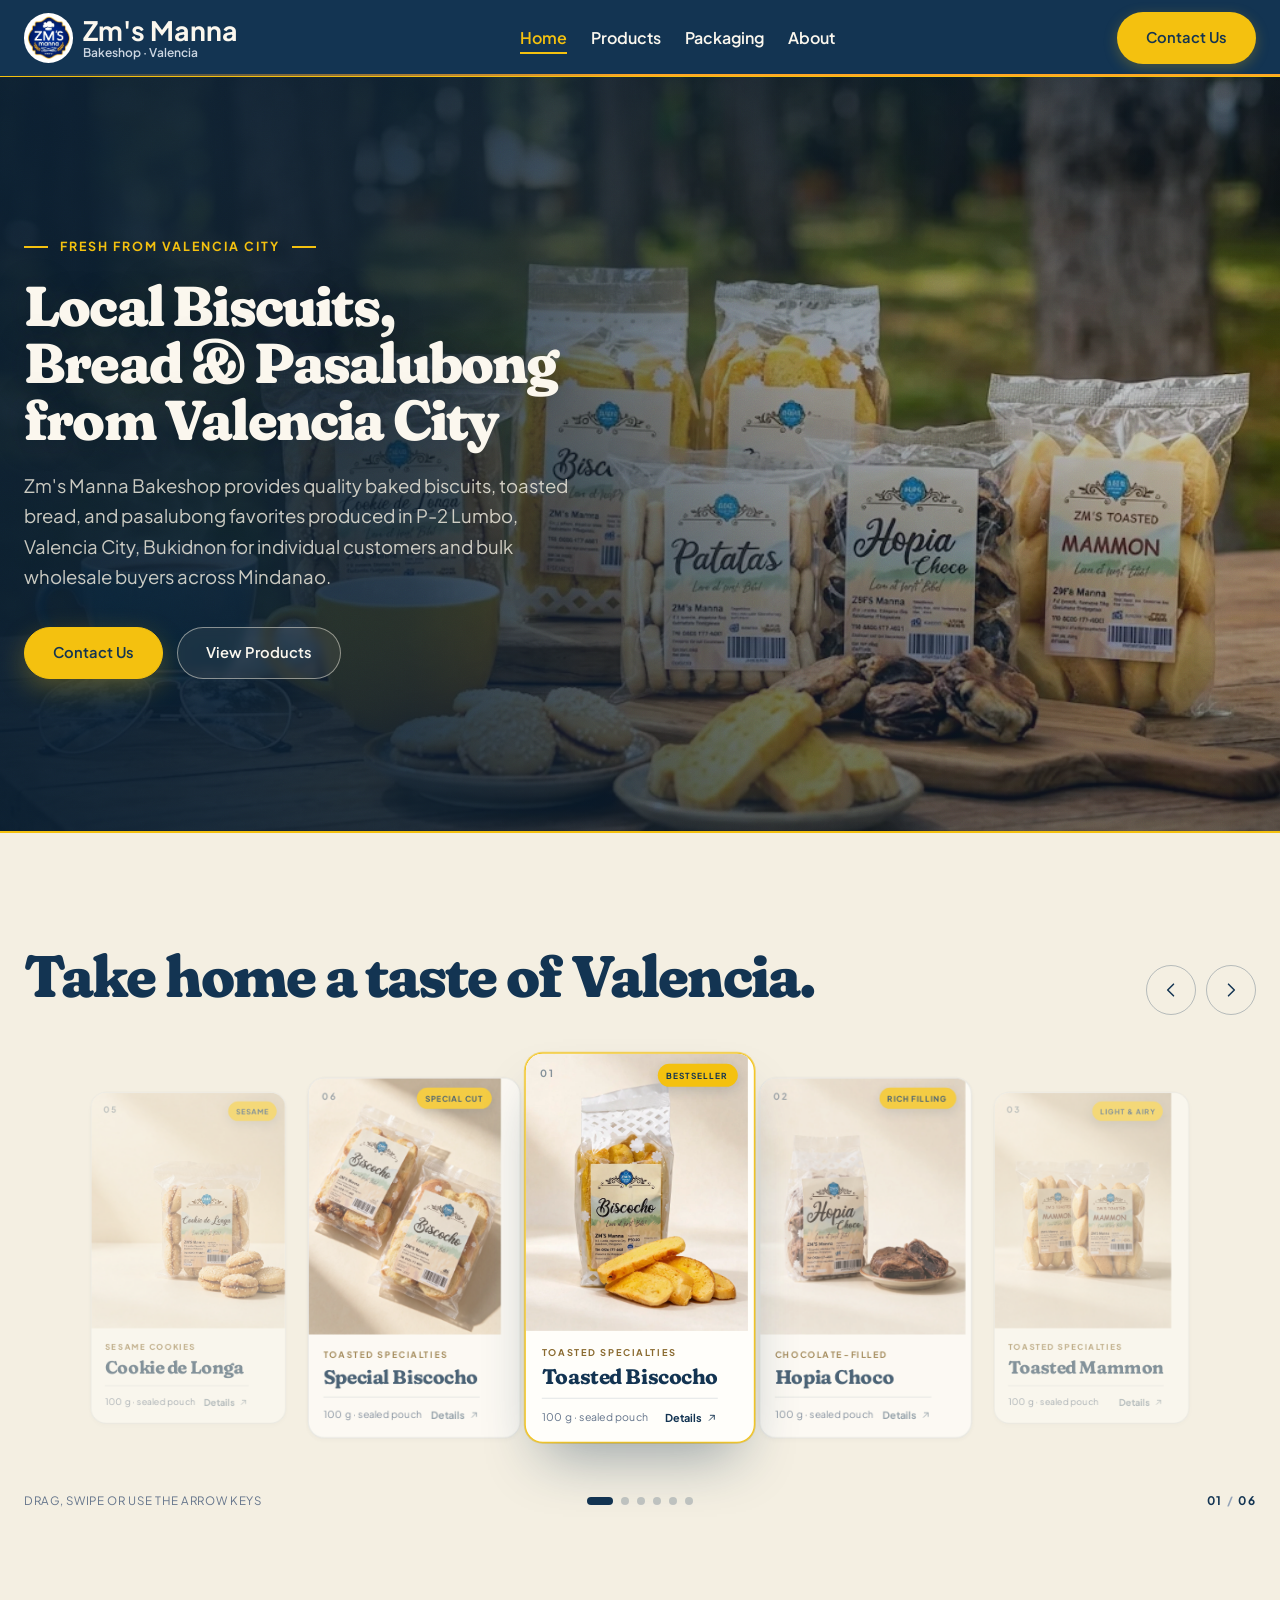
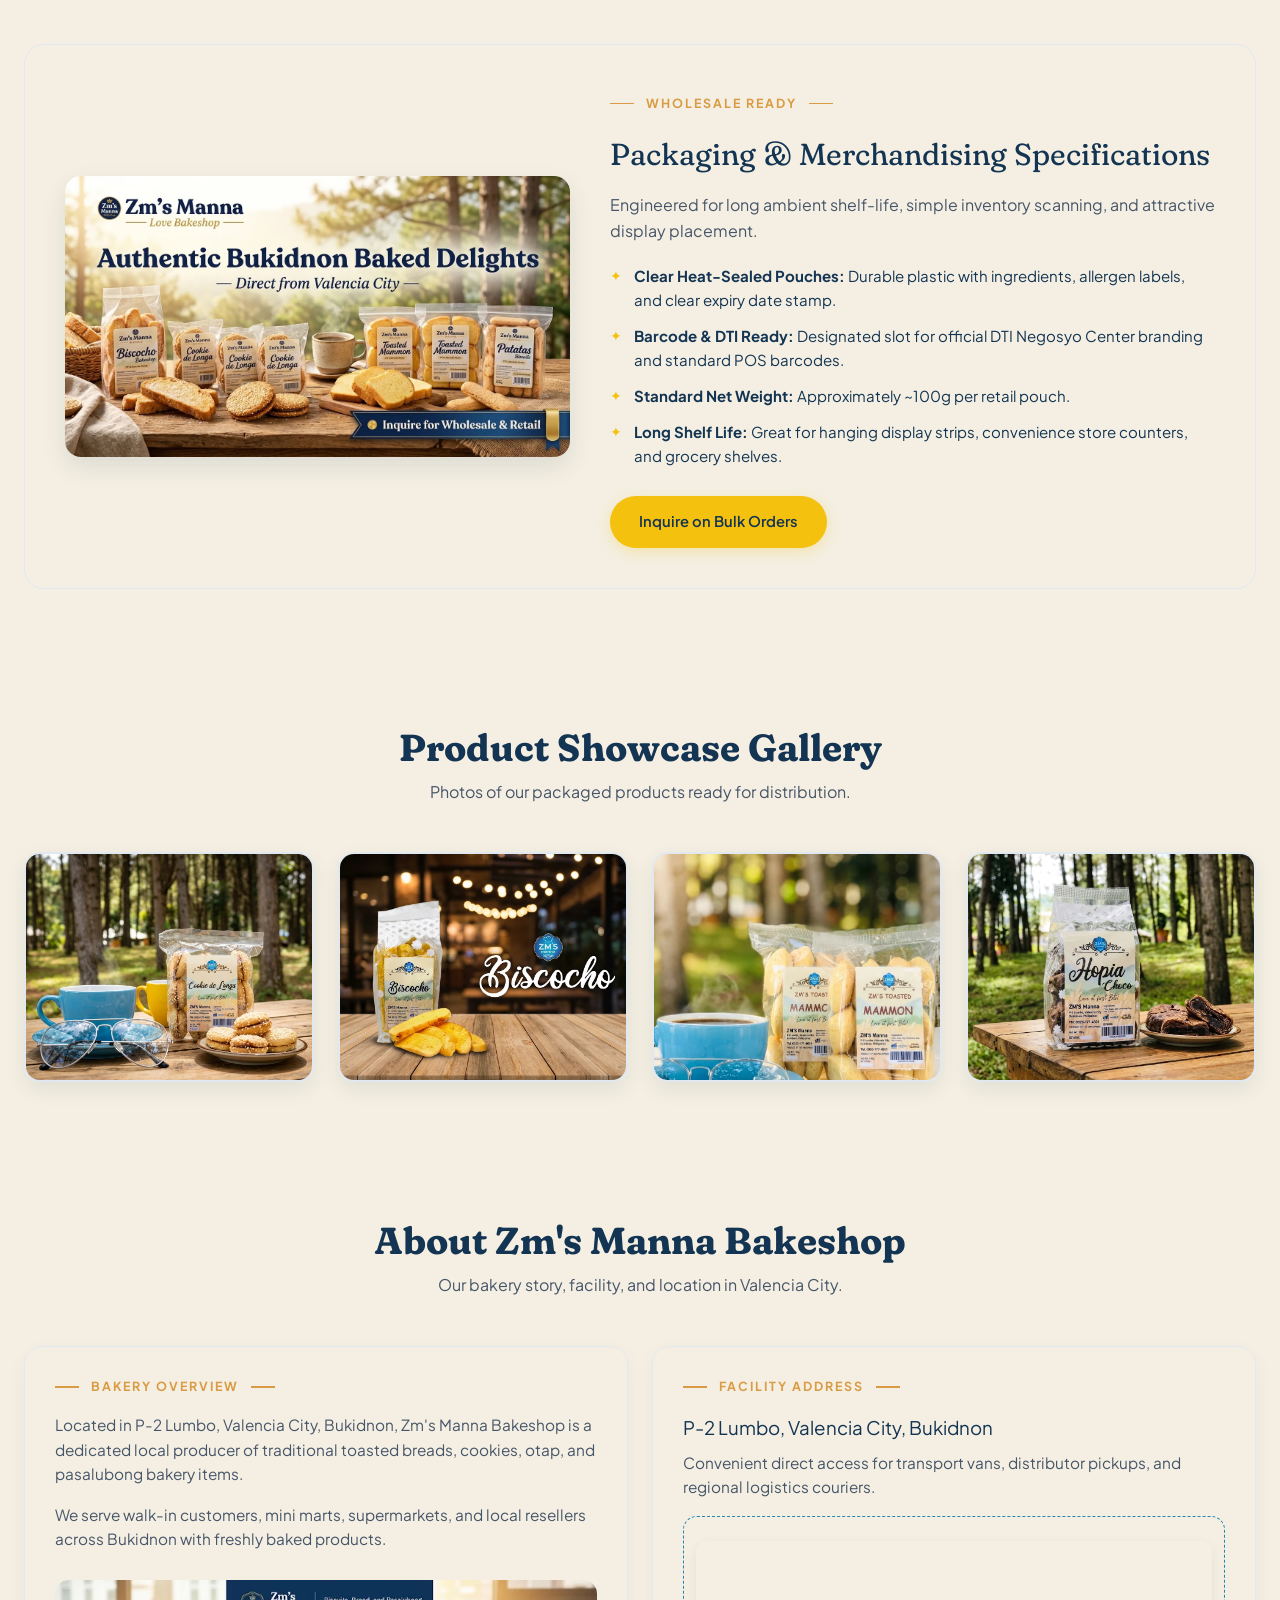
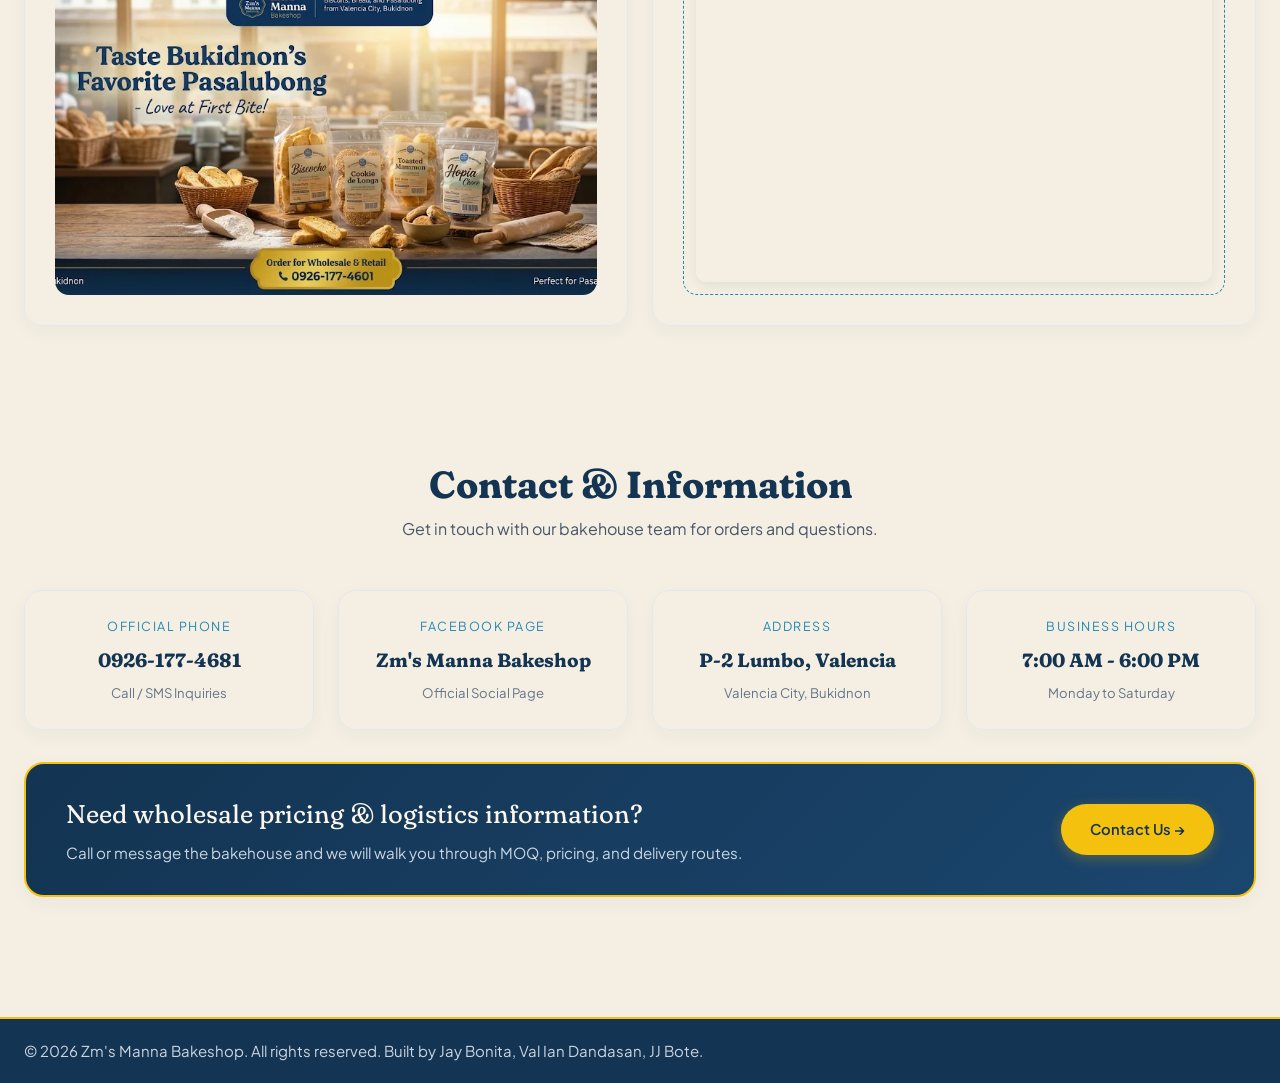
==== commit 4681320f: "feat: stylesheet refactor, presentable README with screenshot" ====
--- a/index.html
+++ b/index.html
@@ -9,61 +9,62 @@
   <!-- Hero is the LCP image: fetch it as early as possible -->
   <link rel="preload" as="image" href="assets/hero.webp" fetchpriority="high">
 
-  <!-- Marks the page as script-capable before first paint, so the
-       carousel can fall back to a plain scroll row without JS -->
+  <!-- Marks the page as script-capable before first paint,
+       so the carousel can fall back to a plain scroll row without JS -->
   <script>document.documentElement.classList.add('js');</script>
 
-  <!-- Simple CSS files -->
-  <link rel="stylesheet" href="styles/global.css?v=4">
-  <link rel="stylesheet" href="styles/header-footer.css?v=4">
-  <link rel="stylesheet" href="styles/home.css?v=4">
-  <link rel="stylesheet" href="styles/animation.css?v=4">
-  <link rel="stylesheet" href="styles/media.css?v=4">
-  <link rel="stylesheet" href="styles/products.css?v=4">
-  <link rel="stylesheet" href="styles/modal.css?v=4">
+  <!-- Google Fonts: Fraunces & Plus Jakarta Sans -->
+  <link rel="preconnect" href="https://fonts.googleapis.com">
+  <link rel="preconnect" href="https://fonts.gstatic.com" crossorigin>
+  <link href="https://fonts.googleapis.com/css2?family=Fraunces:ital,opsz,wght@0,9..144,600;0,9..144,700;1,9..144,600&family=Plus+Jakarta+Sans:wght@400;500;600;700&display=swap" rel="stylesheet">
+
+  <!-- Single consolidated stylesheet entry point -->
+  <link rel="stylesheet" href="styles/main.css?v=6">
 </head>
 <body>
 
   <!-- ==========================================
        1. HEADER / NAVIGATION
-       ========================================== -->
-
-  <header>
-    <div class="container header-row">
+       Sticky header with logo, navigation, and CTA
+       ========================================== -->
+
+  <header class="header" role="banner">
+    <div class="container header__row">
 
       <!-- Bakery Logo & Title -->
-      <a href="#home" class="logo">
-        <img src="assets/ZmsLogo.webp" alt="Zm's Logo">
-        <div class="logo-text">
-          <h2>Zm's Manna</h2>
-          <small>Bakeshop · Valencia</small>
+      <a href="#home" class="logo" aria-label="Zm's Manna Bakeshop - Home">
+        <img src="assets/ZmsLogo.webp" alt="" class="logo__img" aria-hidden="true">
+        <div class="logo__text">
+          <span class="logo__name">Zm's Manna</span>
+          <span class="logo__location">Bakeshop · Valencia</span>
         </div>
       </a>
 
       <!-- Navigation links -->
-      <nav>
-          <ul>
-          <li><a href="#home" class="active">Home</a></li>
-          <li><a href="#about">About</a></li>
-          <li><a href="#products">Products</a></li>
-          <li><a href="#packaging">Packaging</a></li>
-          </ul>
+      <nav class="nav" aria-label="Main navigation">
+        <ul class="nav__list">
+          <li><a href="#home" class="nav__link" aria-current="page">Home</a></li>
+          <li><a href="#products" class="nav__link">Products</a></li>
+          <li><a href="#packaging" class="nav__link">Packaging</a></li>
+          <li><a href="#about" class="nav__link">About</a></li>
+        </ul>
       </nav>
 
-      <!-- Request Button -->
-      <div>
-        <a href="#contact" class="btn btn-blue">Contact Us</a>
-      </div>
-    </div>
-    <div class="scroll-progress"></div>
+      <!-- Contact CTA Button -->
+      <div class="header__cta">
+        <a href="#contact" class="btn btn--primary">Contact Us</a>
+      </div>
+    </div>
+    <div class="scroll-progress" aria-hidden="true"></div>
   </header>
 
   <!-- ==========================================
-       2. HERO
-       ========================================== -->
-
-  <section class="hero" id="home">
-    <div class="hero__media">
+       2. HERO SECTION
+       Full-bleed hero with background image, scrim, grain overlay
+       ========================================== -->
+
+  <section class="hero" id="home" aria-labelledby="hero-headline">
+    <div class="hero__media" aria-hidden="true">
       <img
         src="assets/hero.webp"
         alt="Zm's Manna biscuit pouches arranged on a wooden table beside coffee and fresh biscuits"
@@ -78,83 +79,33 @@
 
     <div class="container hero__inner">
       <div class="hero__copy">
-        <p class="tag">Fresh From Valencia City</p>
-        <h1>Local Biscuits, Bread &amp; Pasalubong from Valencia City</h1>
+        <p class="tag tag--gold">Fresh From Valencia City</p>
+        <h1 id="hero-headline" class="hero__headline">Local Biscuits, Bread & Pasalubong from Valencia City</h1>
         <p class="hero__lede">
           Zm's Manna Bakeshop provides quality baked biscuits, toasted bread, and pasalubong
           favorites produced in P-2 Lumbo, Valencia City, Bukidnon for individual customers and
           bulk wholesale buyers across Mindanao.
         </p>
         <div class="hero__actions">
-          <a href="#contact" class="btn btn--gold">Contact Us</a>
-          <a href="#products" class="btn btn--ghost">View Products</a>
+          <a href="#contact" class="btn btn--hero-primary">Contact Us</a>
+          <a href="#products" class="btn btn--hero-ghost">View Products</a>
         </div>
       </div>
     </div>
   </section>
 
   <!-- ==========================================
-       3. ABOUT THE BAKERY
-       ========================================== -->
-
-
-
-  <!-- ==========================================
-       4. ORDER OPTIONS (PATHWAYS)
-       ========================================== -->
-<!--
-  <section class="section">
-    <div class="container">
-      <div class="section-header">
-        <h2 class="section-title">Wholesale &amp; Retail Pathways</h2>
-        <p class="section-desc">Targeted ordering pipelines and commercial arrangements tailored by purchasing volume.</p>
-      </div>
-
-      <div class="row">
-        <!-- Option 1
-        <div class="col-3">
-          <div class="box">
-            <span class="step-badge">STEP 01</span>
-            <h3 class="pathway-title">Individual Customers &amp; Walk-ins</h3>
-            <p class="pathway-desc">Direct retail purchases, travel-ready pasalubong multi-packs, and walk-in counter pickups directly from our primary bakehouse in Lumbo, Valencia City.</p>
-            <a href="#products" class="btn btn-white btn-block">Explore Catalog</a>
-          </div>
-        </div>
-    -->
-        <!-- Option 2
-        <div class="col-3">
-          <div class="box">
-            <span class="step-badge">STEP 02</span>
-            <h3 class="pathway-title">Stores &amp; Mini Marts</h3>
-            <p class="pathway-desc">Pre-sealed reseller packs optimized for fast shelf-turnover. Starter inventory bundles, predictable replenishment cycles, and regional courier dispatch.</p>
-            <a href="#contact" class="btn btn-white btn-block">Reseller Inquiries</a>
-          </div>
-        </div>
-    -->
-        <!-- Option 3
-        <div class="col-3">
-          <div class="box">
-            <span class="step-badge">STEP 03</span>
-            <h3 class="pathway-title">Pharmacies, Malls &amp; Corporate</h3>
-            <p class="pathway-desc">Institutional wholesale volume supply contracts, barcoded packaged dry-goods, regional delivery routing, and formal recurring distribution across Mindanao.</p>
-            <a href="#contact" class="btn btn-blue btn-block">Request Bulk List</a>
-          </div>
-        </div>
-      </div>
-    </div>
-  </section>
--->
-  <!-- ==========================================
-       3. PRODUCT COLLECTION (looping carousel)
+       3. PRODUCT COLLECTION (Looping Carousel)
+       Interactive product showcase with drag/swipe/keyboard navigation
        ========================================== -->
 
   <section class="collection" id="products" aria-labelledby="products-title">
-    <div class="container collection__head">
+    <div class="container collection__header">
       <div class="collection__intro">
         <h2 class="collection__title" id="products-title">Take home a taste of Valencia.</h2>
       </div>
 
-      <div class="collection__controls">
+      <div class="collection__controls" aria-label="Product navigation">
         <button class="rail-btn" type="button" data-dir="-1" aria-controls="product-carousel" aria-label="Show previous product">
           <svg viewBox="0 0 24 24" fill="none" aria-hidden="true">
             <path d="M15 5 8 12l7 7" stroke="currentColor" stroke-width="1.8" stroke-linecap="round" stroke-linejoin="round"/>
@@ -176,8 +127,9 @@
         aria-roledescription="carousel"
         aria-label="Six baked favorites, one in focus at a time"
       >
-                <ul class="showcase__track">
-
+        <ul class="showcase__track">
+
+          <!-- Product 1: Toasted Biscocho -->
           <li class="showcase__item" data-product="toasted-biscocho">
             <button class="product-card" type="button" data-card aria-haspopup="dialog" aria-label="Open details for Toasted Biscocho">
               <span class="product-card__media">
@@ -190,9 +142,9 @@
                 >
               </span>
               <span class="product-card__body">
-                <span class="product-card__cat">Toasted specialties</span>
+                <span class="product-card__category">Toasted specialties</span>
                 <span class="product-card__name">Toasted Biscocho</span>
-                <span class="product-card__foot">
+                <span class="product-card__footer">
                   <span class="product-card__spec">100 g &middot; sealed pouch</span>
                   <span class="product-card__cta">
                     Details
@@ -203,6 +155,7 @@
             </button>
           </li>
 
+          <!-- Product 2: Hopia Choco -->
           <li class="showcase__item" data-product="hopia-choco">
             <button class="product-card" type="button" data-card aria-haspopup="dialog" aria-label="Open details for Hopia Choco">
               <span class="product-card__media">
@@ -215,9 +168,9 @@
                 >
               </span>
               <span class="product-card__body">
-                <span class="product-card__cat">Chocolate-filled</span>
+                <span class="product-card__category">Chocolate-filled</span>
                 <span class="product-card__name">Hopia Choco</span>
-                <span class="product-card__foot">
+                <span class="product-card__footer">
                   <span class="product-card__spec">100 g &middot; sealed pouch</span>
                   <span class="product-card__cta">
                     Details
@@ -228,11 +181,12 @@
             </button>
           </li>
 
+          <!-- Product 3: Toasted Mammon -->
           <li class="showcase__item" data-product="toasted-mammon">
             <button class="product-card" type="button" data-card aria-haspopup="dialog" aria-label="Open details for Toasted Mammon">
               <span class="product-card__media">
                 <span class="product-card__index" aria-hidden="true">03</span>
-                <span class="product-card__badge">Light &amp; airy</span>
+                <span class="product-card__badge">Light & airy</span>
                 <img
                   src="assets/products/mammon.webp"
                   alt="Two pouches of Zm's Manna Toasted Mammon"
@@ -240,9 +194,9 @@
                 >
               </span>
               <span class="product-card__body">
-                <span class="product-card__cat">Toasted specialties</span>
+                <span class="product-card__category">Toasted specialties</span>
                 <span class="product-card__name">Toasted Mammon</span>
-                <span class="product-card__foot">
+                <span class="product-card__footer">
                   <span class="product-card__spec">100 g &middot; sealed pouch</span>
                   <span class="product-card__cta">
                     Details
@@ -253,6 +207,7 @@
             </button>
           </li>
 
+          <!-- Product 4: Patatas Biscuits -->
           <li class="showcase__item" data-product="patatas">
             <button class="product-card" type="button" data-card aria-haspopup="dialog" aria-label="Open details for Patatas Biscuits">
               <span class="product-card__media">
@@ -265,9 +220,9 @@
                 >
               </span>
               <span class="product-card__body">
-                <span class="product-card__cat">Crisp &amp; light</span>
+                <span class="product-card__category">Crisp & light</span>
                 <span class="product-card__name">Patatas Biscuits</span>
-                <span class="product-card__foot">
+                <span class="product-card__footer">
                   <span class="product-card__spec">100 g &middot; sealed pouch</span>
                   <span class="product-card__cta">
                     Details
@@ -278,6 +233,7 @@
             </button>
           </li>
 
+          <!-- Product 5: Cookie de Longa -->
           <li class="showcase__item" data-product="cookie-de-longa">
             <button class="product-card" type="button" data-card aria-haspopup="dialog" aria-label="Open details for Cookie de Longa">
               <span class="product-card__media">
@@ -290,9 +246,9 @@
                 >
               </span>
               <span class="product-card__body">
-                <span class="product-card__cat">Sesame cookies</span>
+                <span class="product-card__category">Sesame cookies</span>
                 <span class="product-card__name">Cookie de Longa</span>
-                <span class="product-card__foot">
+                <span class="product-card__footer">
                   <span class="product-card__spec">100 g &middot; sealed pouch</span>
                   <span class="product-card__cta">
                     Details
@@ -303,6 +259,7 @@
             </button>
           </li>
 
+          <!-- Product 6: Special Biscocho -->
           <li class="showcase__item" data-product="special-biscocho">
             <button class="product-card" type="button" data-card aria-haspopup="dialog" aria-label="Open details for Special Biscocho">
               <span class="product-card__media">
@@ -315,9 +272,9 @@
                 >
               </span>
               <span class="product-card__body">
-                <span class="product-card__cat">Toasted specialties</span>
+                <span class="product-card__category">Toasted specialties</span>
                 <span class="product-card__name">Special Biscocho</span>
-                <span class="product-card__foot">
+                <span class="product-card__footer">
                   <span class="product-card__spec">100 g &middot; sealed pouch</span>
                   <span class="product-card__cta">
                     Details
@@ -332,75 +289,85 @@
       </div>
     </div>
 
-    <div class="container collection__foot">
+    <div class="container collection__footer">
       <p class="showcase__hint">Drag, swipe or use the arrow keys</p>
 
-      <div class="showcase__dots" data-dots>
-        <button class="showcase__dot" type="button" data-goto="0" aria-label="Show Toasted Biscocho" aria-current="true"></button>
-        <button class="showcase__dot" type="button" data-goto="1" aria-label="Show Hopia Choco"></button>
-        <button class="showcase__dot" type="button" data-goto="2" aria-label="Show Toasted Mammon"></button>
-        <button class="showcase__dot" type="button" data-goto="3" aria-label="Show Patatas Biscuits"></button>
-        <button class="showcase__dot" type="button" data-goto="4" aria-label="Show Cookie de Longa"></button>
-        <button class="showcase__dot" type="button" data-goto="5" aria-label="Show Special Biscocho"></button>
-      </div>
-
-      <p class="showcase__count" aria-live="polite">
+      <div class="showcase__dots" data-dots role="tablist" aria-label="Product selection">
+        <button class="showcase__dot" type="button" data-goto="0" role="tab" aria-label="Show Toasted Biscocho" aria-selected="true" aria-current="true"></button>
+        <button class="showcase__dot" type="button" data-goto="1" role="tab" aria-label="Show Hopia Choco" aria-selected="false"></button>
+        <button class="showcase__dot" type="button" data-goto="2" role="tab" aria-label="Show Toasted Mammon" aria-selected="false"></button>
+        <button class="showcase__dot" type="button" data-goto="3" role="tab" aria-label="Show Patatas Biscuits" aria-selected="false"></button>
+        <button class="showcase__dot" type="button" data-goto="4" role="tab" aria-label="Show Cookie de Longa" aria-selected="false"></button>
+        <button class="showcase__dot" type="button" data-goto="5" role="tab" aria-label="Show Special Biscocho" aria-selected="false"></button>
+      </div>
+
+      <p class="showcase__count" aria-live="polite" aria-atomic="true">
         <span data-count>01</span><span class="showcase__count-sep" aria-hidden="true">/</span><span>06</span>
       </p>
     </div>
   </section>
 
-  <section id="packaging" class="section">
+  <!-- ==========================================
+       4. PACKAGING & MERCHANDISING
+       Wholesale packaging specifications
+       ========================================== -->
+
+  <section id="packaging" class="section packaging" aria-labelledby="packaging-title">
     <div class="container">
-      <div class="box packaging-box">
-        <div class="packaging-photo">
-          <img src="assets/ad.webp" alt="Packaging Display">
-        </div>
-
-        <div class="packaging-details">
-          <span class="tag">Wholesale Ready</span>
-          <h3>Packaging &amp; Merchandising Specifications</h3>
+      <div class="packaging__card">
+        <div class="packaging__image">
+          <img src="assets/ad.webp" alt="Zm's Manna product packaging display showing sealed pouches on retail shelving" width="800" height="600">
+        </div>
+
+        <div class="packaging__details">
+          <span class="tag tag--gold">Wholesale Ready</span>
+          <h3 id="packaging-title">Packaging & Merchandising Specifications</h3>
           <p>Engineered for long ambient shelf-life, simple inventory scanning, and attractive display placement.</p>
 
-          <ul class="packaging-list">
+          <ul class="packaging__list">
             <li><strong>Clear Heat-Sealed Pouches:</strong> Durable plastic with ingredients, allergen labels, and clear expiry date stamp.</li>
-            <li><strong>Barcode &amp; DTI Ready:</strong> Designated slot for official DTI Negosyo Center branding and standard POS barcodes.</li>
+            <li><strong>Barcode & DTI Ready:</strong> Designated slot for official DTI Negosyo Center branding and standard POS barcodes.</li>
             <li><strong>Standard Net Weight:</strong> Approximately ~100g per retail pouch.</li>
             <li><strong>Long Shelf Life:</strong> Great for hanging display strips, convenience store counters, and grocery shelves.</li>
           </ul>
 
-          <a href="#contact" class="btn btn-blue">Inquire on Bulk Orders</a>
+          <a href="#contact" class="btn btn--primary">Inquire on Bulk Orders</a>
         </div>
       </div>
     </div>
   </section>
-  <!-- PHOTO GALLERY -->
-  <section class="section">
+
+  <!-- ==========================================
+       5. PRODUCT SHOWCASE GALLERY
+       Additional product photography
+       ========================================== -->
+
+  <section class="section" aria-labelledby="gallery-title">
     <div class="container">
       <div class="section-header">
-        <h2 class="section-title">Product Showcase Gallery</h2>
+        <h2 class="section-title" id="gallery-title">Product Showcase Gallery</h2>
         <p class="section-desc">Photos of our packaged products ready for distribution.</p>
       </div>
 
-      <div class="row">
-        <div class="col-4">
-          <div class="gallery-img">
-            <img src="assets/orig/Cookie-de-longga.jpeg" alt="Cookie de Longa">
-          </div>
-        </div>
-        <div class="col-4">
-          <div class="gallery-img">
-            <img src="assets/orig/Biscocho.webp" alt="Biscocho">
-          </div>
-        </div>
-        <div class="col-4">
-          <div class="gallery-img">
-            <img src="assets/orig/Mammon.webp" alt="Mammon">
-          </div>
-        </div>
-        <div class="col-4">
-          <div class="gallery-img">
-            <img src="assets/orig/Hopia.webp" alt="Hopia">
+      <div class="grid">
+        <div class="col-3">
+          <div class="gallery__item">
+            <img src="assets/orig/Cookie-de-longga.jpeg" alt="Cookie de Longa sesame cookies in packaging" loading="lazy" decoding="async">
+          </div>
+        </div>
+        <div class="col-3">
+          <div class="gallery__item">
+            <img src="assets/orig/Biscocho.webp" alt="Toasted Biscocho traditional biscuits" loading="lazy" decoding="async">
+          </div>
+        </div>
+        <div class="col-3">
+          <div class="gallery__item">
+            <img src="assets/orig/Mammon.webp" alt="Toasted Mammon light sponge cake slices" loading="lazy" decoding="async">
+          </div>
+        </div>
+        <div class="col-3">
+          <div class="gallery__item">
+            <img src="assets/orig/Hopia.webp" alt="Hopia Choco chocolate-filled pastries" loading="lazy" decoding="async">
           </div>
         </div>
       </div>
@@ -408,84 +375,96 @@
   </section>
 
   <!-- ==========================================
-       7.  INFORMATION
-       ========================================== -->
-    <section id="about" class="section">
-        <div class="container">
-        <div class="section-header">
-            <h2 class="section-title">About Zm's Manna Bakeshop</h2>
-            <p class="section-desc">Our bakery story, facility, and location in Valencia City.</p>
-        </div>
-
-        <div class="row">
-            <!-- Overview -->
-            <div class="col-2">
-            <div class="box">
-                <span class="tag">Bakery Overview</span>
-                <p class="about-desc">
-                Located in P-2 Lumbo, Valencia City, Bukidnon, Zm's Manna Bakeshop is a dedicated local producer of traditional toasted breads, cookies, otap, and pasalubong bakery items.
-                </p>
-                <p class="about-desc">
-                We serve walk-in customers, mini marts, supermarkets, and local resellers across Bukidnon with freshly baked products.
-                </p>
-                <div class="about-photo">
-                <img src="assets\promotion-wide.webp" alt="Bakery Production">
-                </div>
-            </div>
-            </div>
-
-            <!-- Location & Directions -->
-            <div class="col-2">
-            <div class="box">
-                <span class="tag">Facility Address</span>
-                <h3 style="color: #0b2746; margin-bottom: 8px;">P-2 Lumbo, Valencia City, Bukidnon</h3>
-                <p class="about-desc">Convenient direct access for transport vans, distributor pickups, and regional logistics couriers.</p>
-
-                <div class="map-box">
-                <h4>&#128506; Location Directions</h4>
-                <p>Along Lumbo primary bypass arterial road, Valencia City, Bukidnon.</p>
-                <p style="margin-top: 8px; color: #888888;">(Open for walk-ins &amp; scheduled pickups)</p>
-                </div>
-            </div>
-            </div>
-        </div>
-        </div>
-    </section>
-
-  <section id="contact" class="section">
+       6. ABOUT THE BAKERY
+       Bakery story, facility, and location
+       ========================================== -->
+
+  <section id="about" class="section" aria-labelledby="about-title">
     <div class="container">
       <div class="section-header">
-        <h2 class="section-title">Contact &amp; Information</h2>
+        <h2 class="section-title" id="about-title">About Zm's Manna Bakeshop</h2>
+        <p class="section-desc">Our bakery story, facility, and location in Valencia City.</p>
+      </div>
+
+      <div class="grid">
+        <!-- Overview -->
+        <div class="col-6">
+          <div class="card card--elevated">
+            <span class="tag tag--gold">Bakery Overview</span>
+            <p class="about__description">
+              Located in P-2 Lumbo, Valencia City, Bukidnon, Zm's Manna Bakeshop is a dedicated local producer of traditional toasted breads, cookies, otap, and pasalubong bakery items.
+            </p>
+            <p class="about__description">
+              We serve walk-in customers, mini marts, supermarkets, and local resellers across Bukidnon with freshly baked products.
+            </p>
+            <div class="about__photo">
+              <img src="assets/promotion-wide.webp" alt="Zm's Manna bakery production facility interior showing baking equipment and staff" loading="lazy" decoding="async">
+            </div>
+          </div>
+        </div>
+
+        <!-- Location & Directions -->
+        <div class="col-6">
+          <div class="card card--elevated">
+            <span class="tag tag--gold">Facility Address</span>
+            <h3 style="color: var(--color-text); margin-bottom: 8px;">P-2 Lumbo, Valencia City, Bukidnon</h3>
+            <p class="about__description">Convenient direct access for transport vans, distributor pickups, and regional logistics couriers.</p>
+
+            <div class="map-card">
+              <div class="map-embed">
+                <iframe
+                  title="Map — Zm’s Manna Bakeshop, P-2 Lumbo, Valencia City, Bukidnon"
+                  src="https://www.google.com/maps?q=P-2+Lumbo,+Valencia+City,+Bukidnon,+Philippines&output=embed"
+                  loading="lazy"
+                  referrerpolicy="no-referrer-when-downgrade"
+                  allowfullscreen></iframe>
+              </div>
+            </div>
+          </div>
+        </div>
+      </div>
+    </div>
+  </section>
+
+  <!-- ==========================================
+       7. CONTACT & INFORMATION
+       Contact details, hours, and wholesale CTA
+       ========================================== -->
+
+  <section id="contact" class="section" aria-labelledby="contact-title">
+    <div class="container">
+      <div class="section-header">
+        <h2 class="section-title" id="contact-title">Contact & Information</h2>
         <p class="section-desc">Get in touch with our bakehouse team for orders and questions.</p>
       </div>
 
-      <div class="row">
-        <div class="col-4">
-          <div class="box contact-item">
+      <div class="grid">
+        <div class="col-3">
+          <div class="card contact__item">
             <h5>Official Phone</h5>
             <p>0926-177-4681</p>
             <small>Call / SMS Inquiries</small>
           </div>
         </div>
 
-        <div class="col-4">
-          <div class="box contact-item">
+        <div class="col-3">
+          <div class="card contact__item">
             <h5>Facebook Page</h5>
             <p>Zm's Manna Bakeshop</p>
             <small>Official Social Page</small>
           </div>
         </div>
 
-        <div class="col-4">
-          <div class="box contact-item">
+        <div class="col-3">
+          <div class="card contact__item">
             <h5>Address</h5>
             <p>P-2 Lumbo, Valencia</p>
             <small>Valencia City, Bukidnon</small>
           </div>
         </div>
 
-        <div class="col-4">
-          <div class="box contact-item">
+        <div class="col-3">
+          <div class="card contact__item">
             <h5>Business Hours</h5>
             <p>7:00 AM - 6:00 PM</p>
             <small>Monday to Saturday</small>
@@ -493,42 +472,43 @@
         </div>
       </div>
 
-      <!-- Quick Link to Wholesale -->
-      <div class="box cta-box">
+      <!-- Wholesale CTA -->
+      <div class="card cta-box" role="region" aria-labelledby="cta-title">
         <div>
-          <h3>Need wholesale pricing &amp; logistics information?</h3>
+          <h3 id="cta-title">Need wholesale pricing & logistics information?</h3>
           <p>Call or message the bakehouse and we will walk you through MOQ, pricing, and delivery routes.</p>
         </div>
-        <a href="#contact" class="btn btn-blue">Contact Us &rarr;</a>
+        <a href="#contact" class="btn btn--primary">Contact Us &rarr;</a>
       </div>
     </div>
   </section>
 
-
-
-  <!-- ==========================================
-       9. FOOTER
-       ========================================== -->
-  <footer>
+  <!-- ==========================================
+       8. FOOTER
+       ========================================== -->
+
+  <footer class="footer" role="contentinfo">
     <div class="container">
-      <div class="footer-info">
-        <p>&copy; 2026 Zm's Manna Bakeshop.  All rights reserved.       Built by Jay Bonita, Val Ian Dandasan, JJ Bote.</p>
+      <div class="footer__info">
+        <p class="footer__copyright">&copy; 2026 Zm's Manna Bakeshop. All rights reserved. Built by Jay Bonita, Val Ian Dandasan, JJ Bote.</p>
       </div>
     </div>
   </footer>
 
   <!-- ==========================================
-       10. PRODUCT DETAILS DIALOG
-       Content is written by scripts/catalog.js
-       ========================================== -->
+       9. PRODUCT DETAILS MODAL
+       Dynamically populated by scripts/catalog.js
+       ========================================== -->
+
   <div class="modal" id="product-modal" role="dialog" aria-modal="true" aria-labelledby="modal-title" aria-hidden="true">
-    <div class="modal-box">
-      <button class="modal-close" type="button" aria-label="Close details">&#10005;</button>
-      <div class="modal-media"></div>
-      <div class="modal-info"></div>
+    <div class="modal__box">
+      <button class="modal__close" type="button" aria-label="Close details">&times;</button>
+      <div class="modal__media"></div>
+      <div class="modal__info"></div>
     </div>
   </div>
 
-  <script src="scripts/catalog.js?v=4" defer></script>
+  <!-- Carousel + Modal behavior -->
+  <script src="scripts/catalog.js?v=6" defer></script>
 </body>
 </html>
--- a/styles/main.css
+++ b/styles/main.css
@@ -0,0 +1,17 @@
+/* =========================================================
+   MAIN.CSS — Entry Point for Zm's Manna Bakeshop Styles
+   Imports all stylesheets in dependency order.
+   For production, concatenate these into a single file.
+   ========================================================= */
+
+/* 1. Design tokens & reset — must load first */
+@import './tokens.css';
+
+/* 2. Reusable components */
+@import './components.css';
+
+/* 3. Page-specific sections */
+@import './sections.css';
+
+/* 4. Scroll-driven animations */
+@import './animation.css';
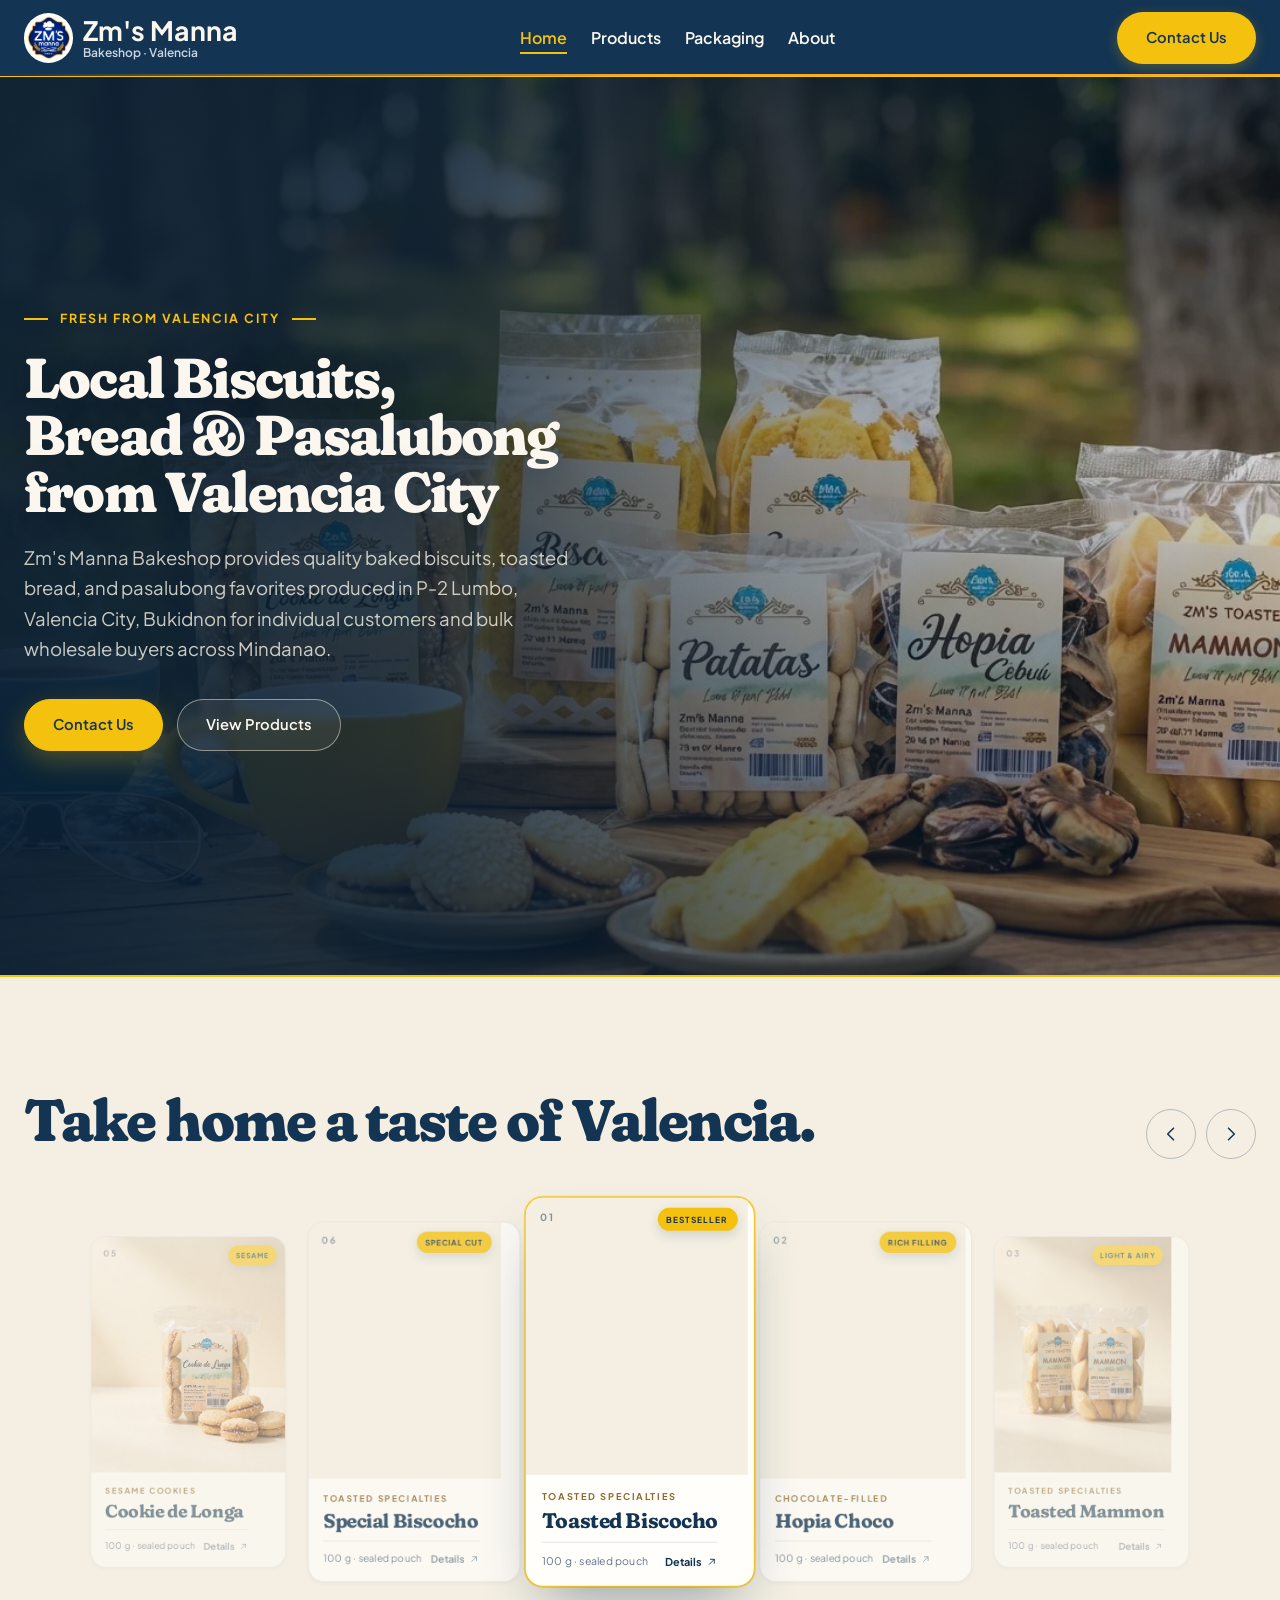
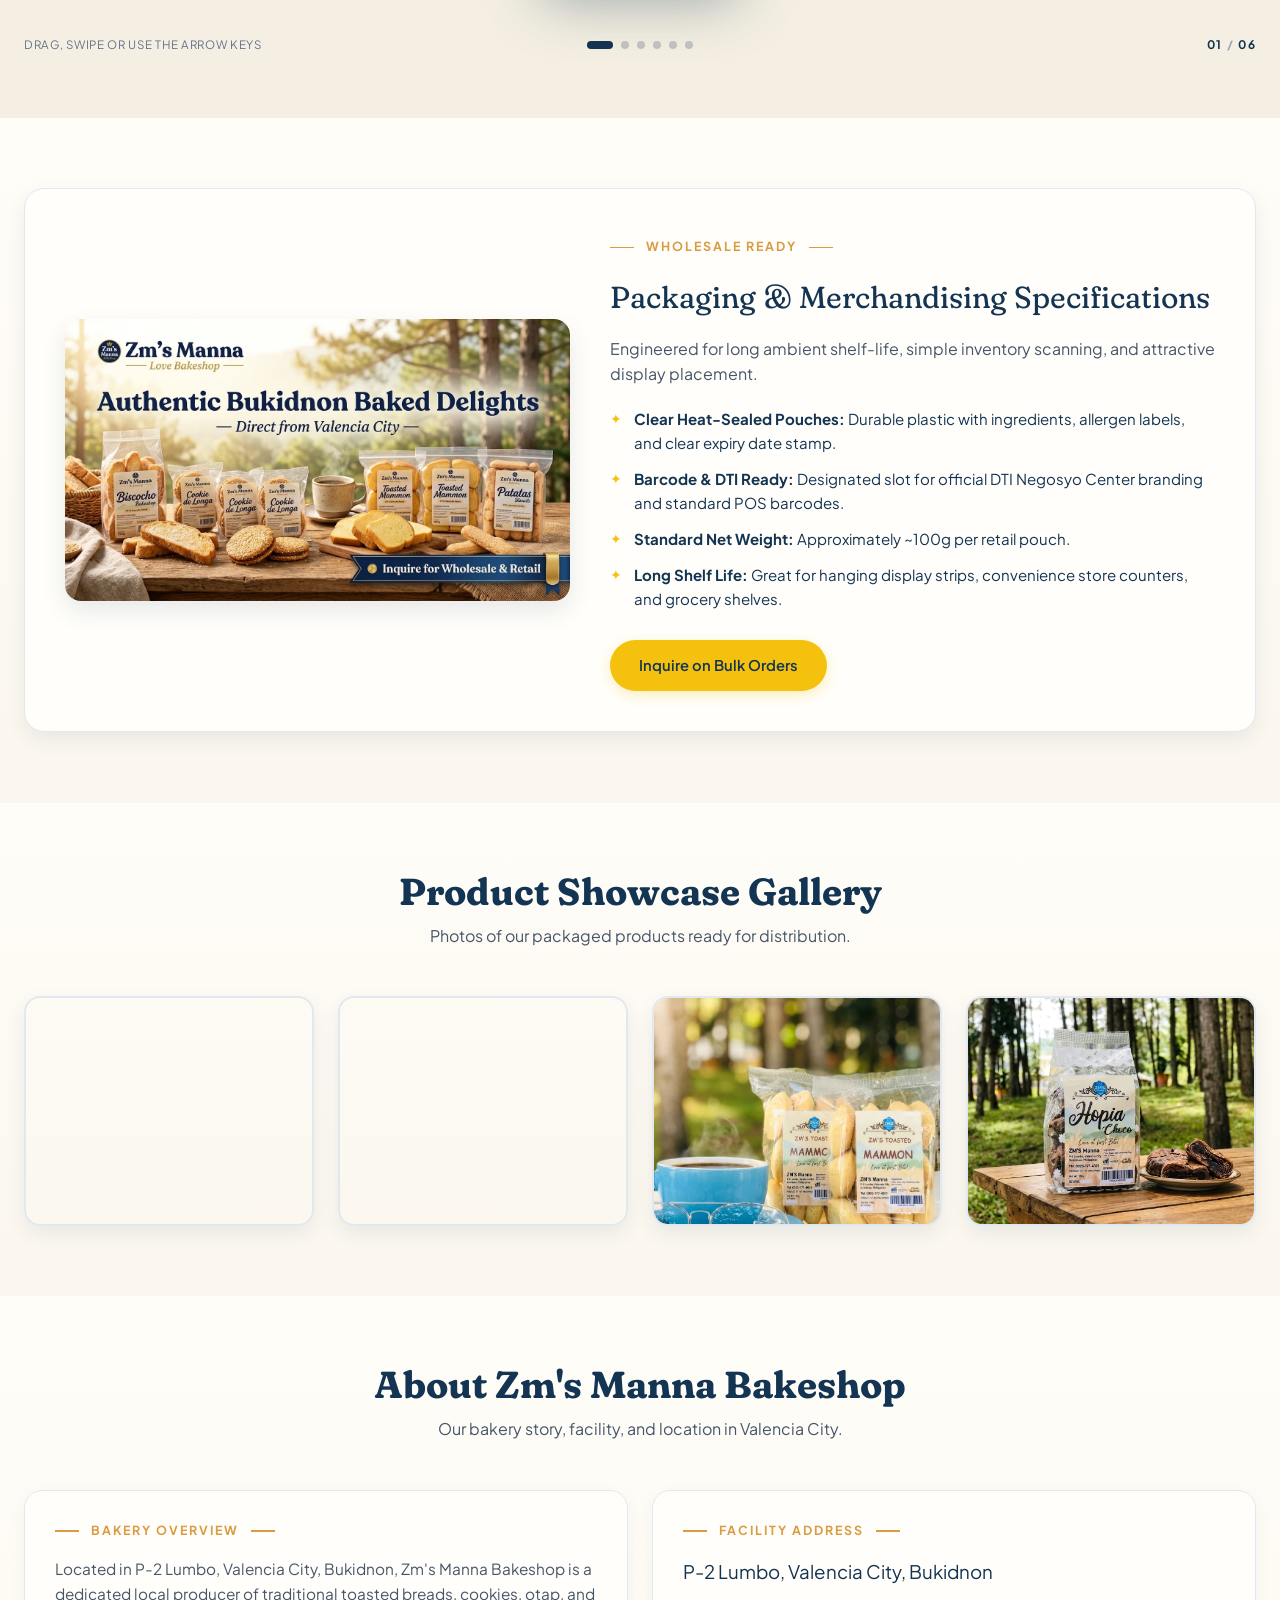
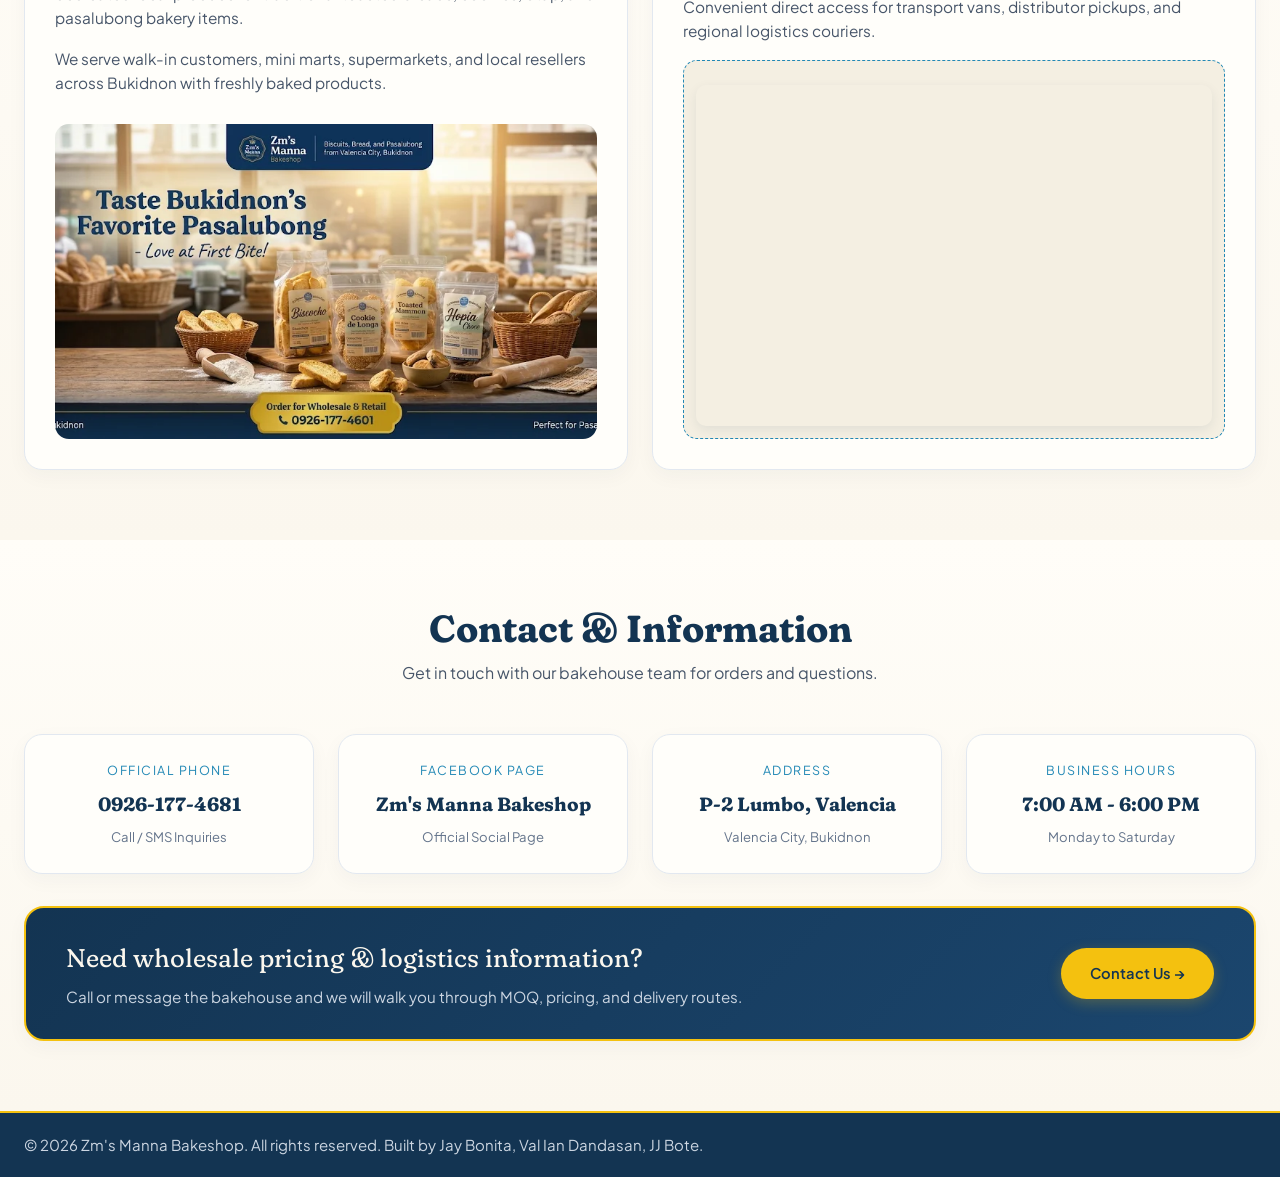
==== commit 9c15d9d0: "Background: section & card; Improved banner-img" ====
--- a/index.html
+++ b/index.html
@@ -6,8 +6,8 @@
   <title>Zm's Manna Bakeshop - Home</title>
   <link rel="icon" href="assets/favicon.ico">
 
-  <!-- Hero is the LCP image: fetch it as early as possible -->
-  <link rel="preload" as="image" href="assets/hero.webp" fetchpriority="high">
+  <!-- banner is the LCP image: fetch it as early as possible -->
+  <link rel="preload" as="image" href="assets/banner.webp" fetchpriority="high">
 
   <!-- Marks the page as script-capable before first paint,
        so the carousel can fall back to a plain scroll row without JS -->
@@ -59,36 +59,36 @@
   </header>
 
   <!-- ==========================================
-       2. HERO SECTION
-       Full-bleed hero with background image, scrim, grain overlay
-       ========================================== -->
-
-  <section class="hero" id="home" aria-labelledby="hero-headline">
-    <div class="hero__media" aria-hidden="true">
+       2. BANNER SECTION
+       Full-bleed banner with background image, scrim, grain overlay
+       ========================================== -->
+
+  <section class="banner" id="home" aria-labelledby="banner-headline">
+    <div class="banner__media" aria-hidden="true">
       <img
-        src="assets/hero.webp"
+        src="assets/banner.webp"
         alt="Zm's Manna biscuit pouches arranged on a wooden table beside coffee and fresh biscuits"
-        width="1024"
-        height="765"
+        width="1920"
+        height="1080"
         fetchpriority="high"
         decoding="async"
       >
     </div>
-    <div class="hero__scrim" aria-hidden="true"></div>
-    <div class="hero__grain" aria-hidden="true"></div>
-
-    <div class="container hero__inner">
-      <div class="hero__copy">
+    <div class="banner__scrim" aria-hidden="true"></div>
+    <div class="banner__grain" aria-hidden="true"></div>
+
+    <div class="container banner__inner">
+      <div class="banner__copy">
         <p class="tag tag--gold">Fresh From Valencia City</p>
-        <h1 id="hero-headline" class="hero__headline">Local Biscuits, Bread & Pasalubong from Valencia City</h1>
-        <p class="hero__lede">
+        <h1 id="banner-headline" class="banner__headline">Local Biscuits, Bread & Pasalubong from Valencia City</h1>
+        <p class="banner__lede">
           Zm's Manna Bakeshop provides quality baked biscuits, toasted bread, and pasalubong
           favorites produced in P-2 Lumbo, Valencia City, Bukidnon for individual customers and
           bulk wholesale buyers across Mindanao.
         </p>
-        <div class="hero__actions">
-          <a href="#contact" class="btn btn--hero-primary">Contact Us</a>
-          <a href="#products" class="btn btn--hero-ghost">View Products</a>
+        <div class="banner__actions">
+          <a href="#contact" class="btn btn--banner-primary">Contact Us</a>
+          <a href="#products" class="btn btn--banner-ghost">View Products</a>
         </div>
       </div>
     </div>
@@ -314,7 +314,7 @@
 
   <section id="packaging" class="section packaging" aria-labelledby="packaging-title">
     <div class="container">
-      <div class="packaging__card">
+      <div class="card card--elevated packaging__card">
         <div class="packaging__image">
           <img src="assets/ad.webp" alt="Zm's Manna product packaging display showing sealed pouches on retail shelving" width="800" height="600">
         </div>
@@ -440,7 +440,7 @@
 
       <div class="grid">
         <div class="col-3">
-          <div class="card contact__item">
+          <div class="card card--elevated contact__item">
             <h5>Official Phone</h5>
             <p>0926-177-4681</p>
             <small>Call / SMS Inquiries</small>
@@ -448,7 +448,7 @@
         </div>
 
         <div class="col-3">
-          <div class="card contact__item">
+          <div class="card card--elevated contact__item">
             <h5>Facebook Page</h5>
             <p>Zm's Manna Bakeshop</p>
             <small>Official Social Page</small>
@@ -456,7 +456,7 @@
         </div>
 
         <div class="col-3">
-          <div class="card contact__item">
+          <div class="card card--elevated contact__item">
             <h5>Address</h5>
             <p>P-2 Lumbo, Valencia</p>
             <small>Valencia City, Bukidnon</small>
@@ -464,7 +464,7 @@
         </div>
 
         <div class="col-3">
-          <div class="card contact__item">
+          <div class="card card--elevated contact__item">
             <h5>Business Hours</h5>
             <p>7:00 AM - 6:00 PM</p>
             <small>Monday to Saturday</small>
